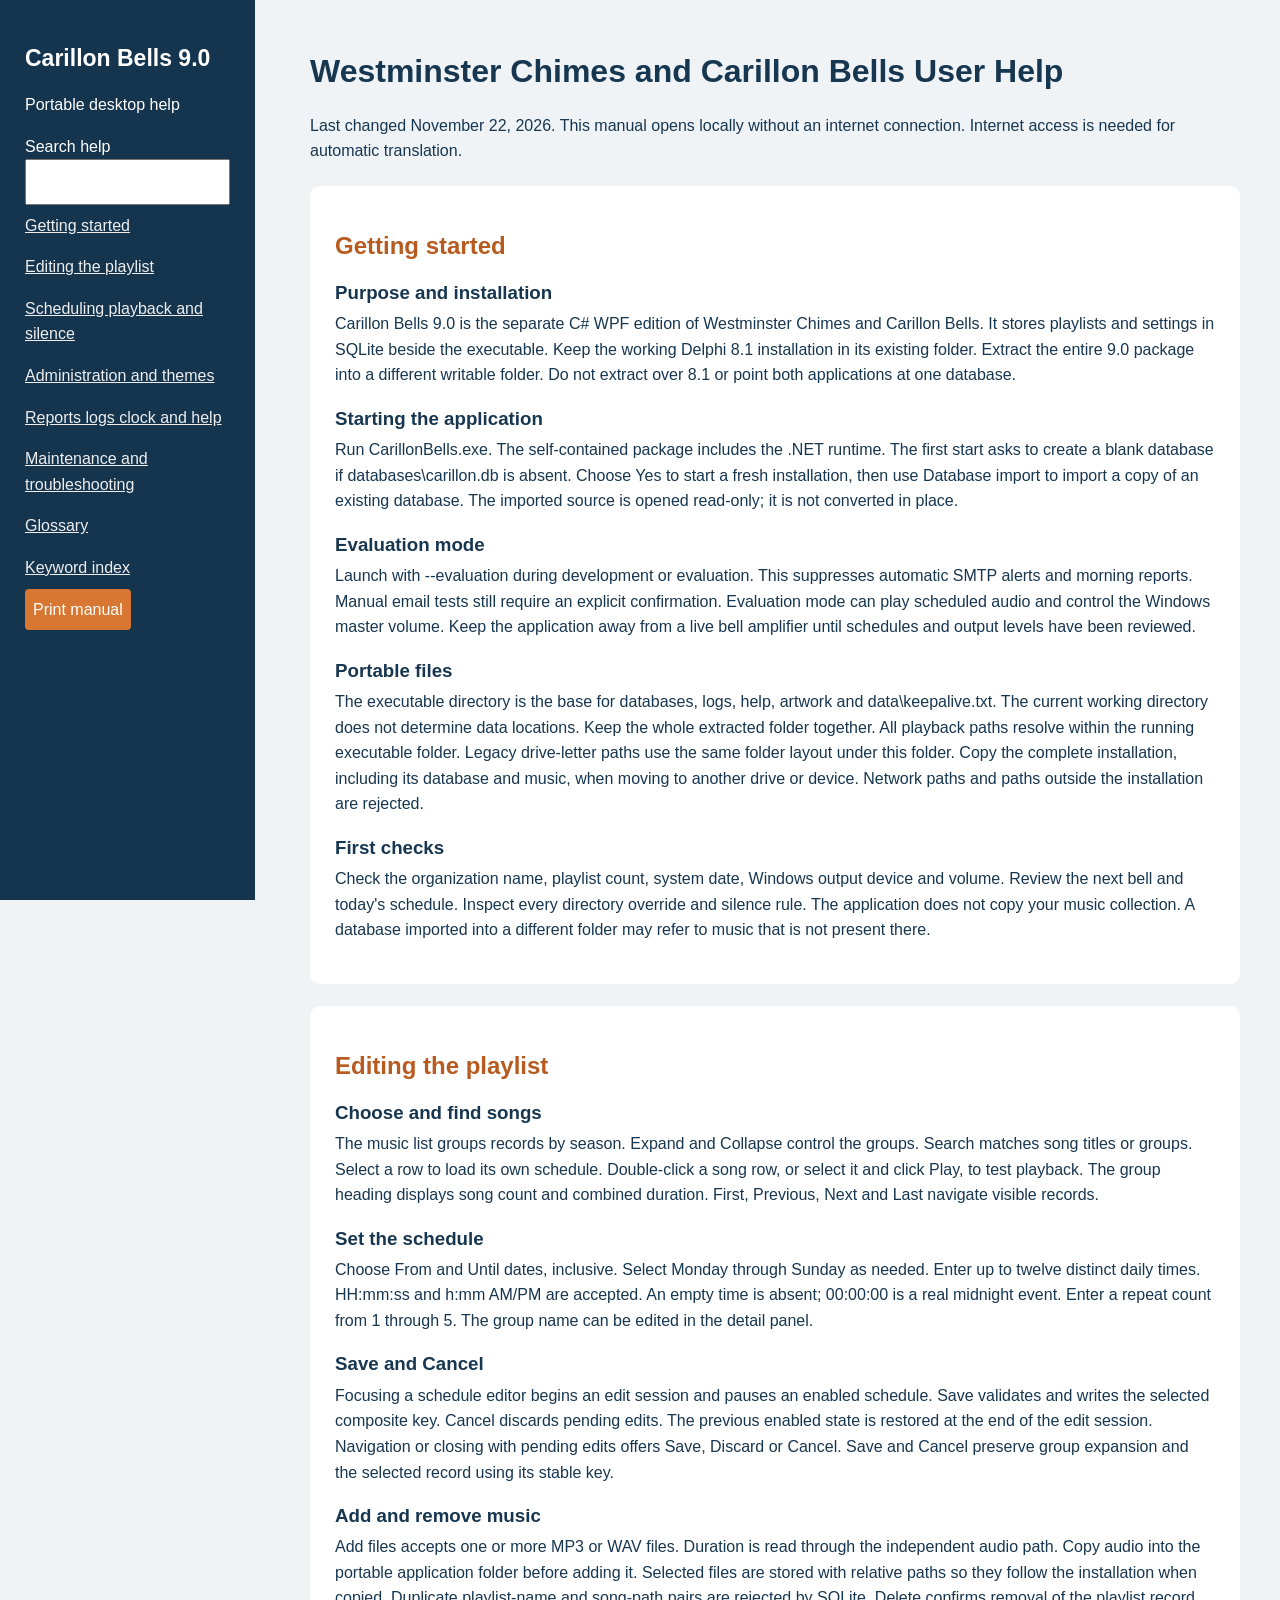
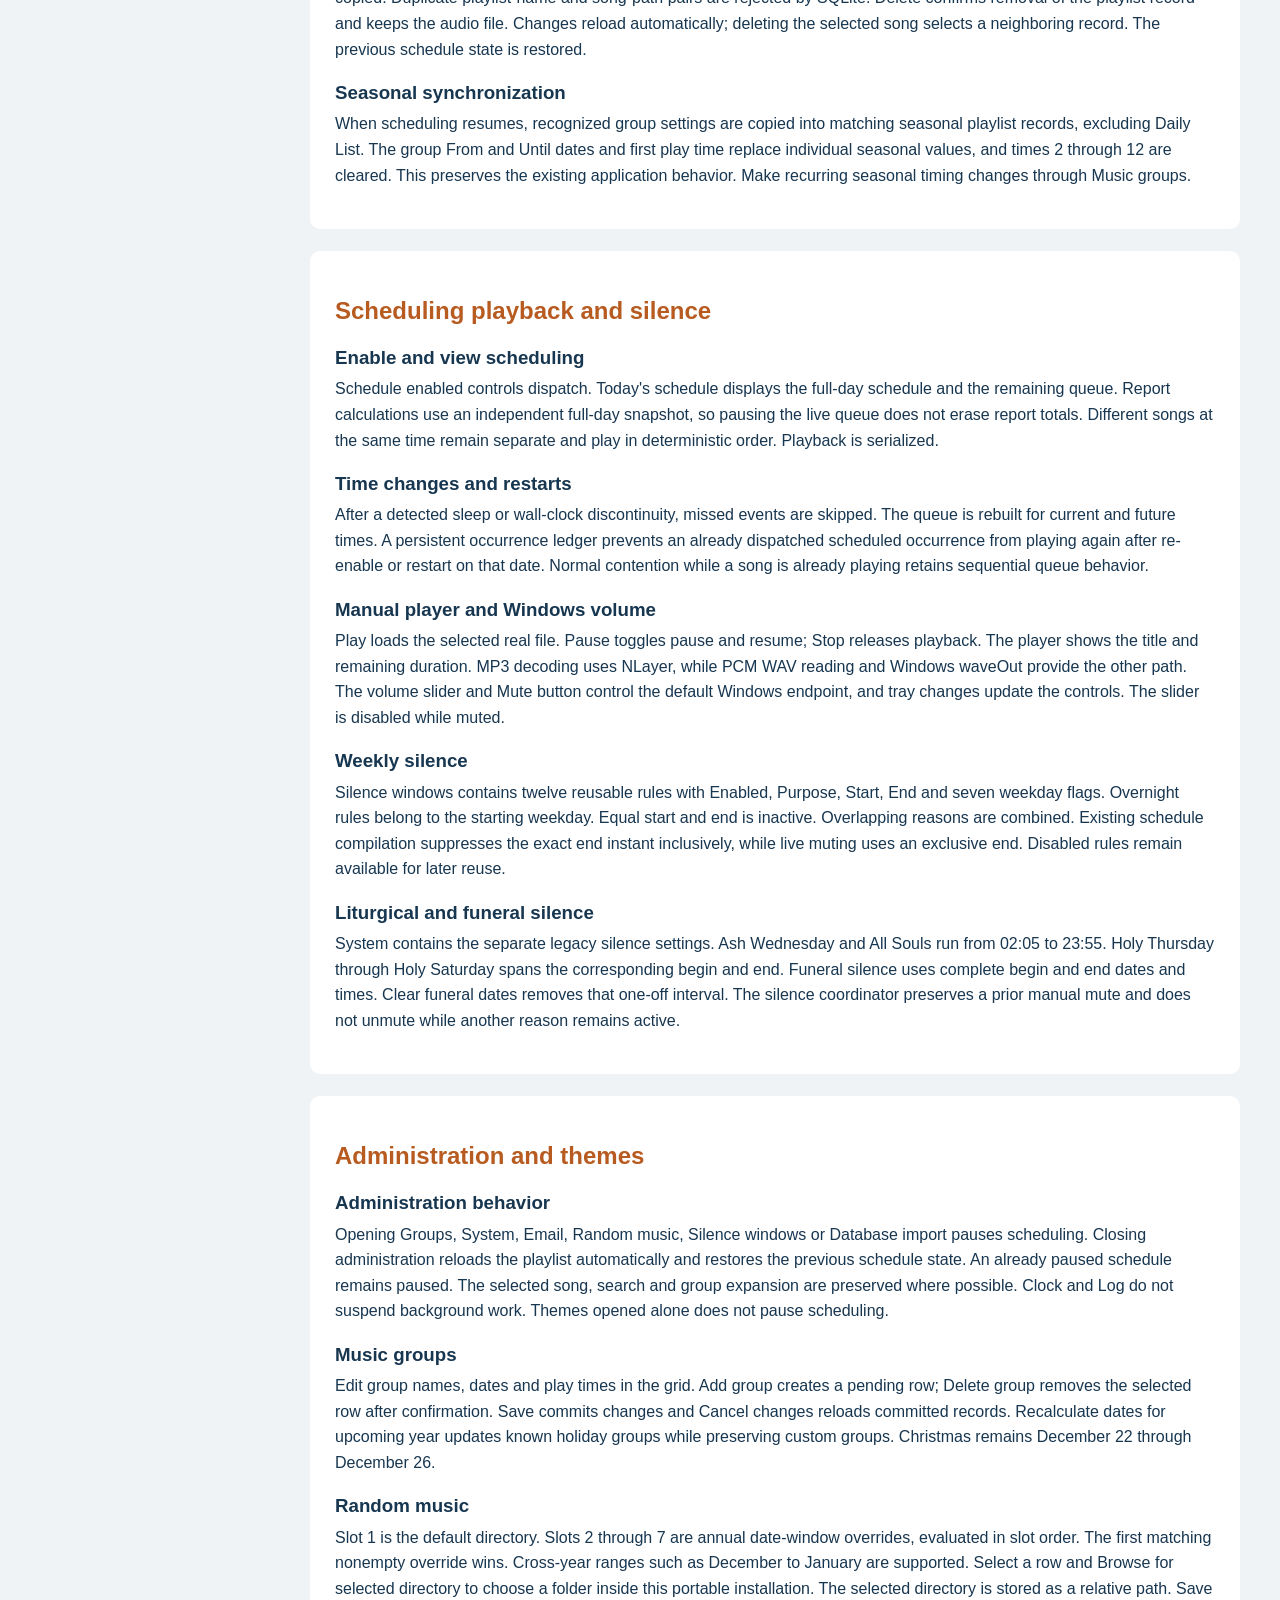
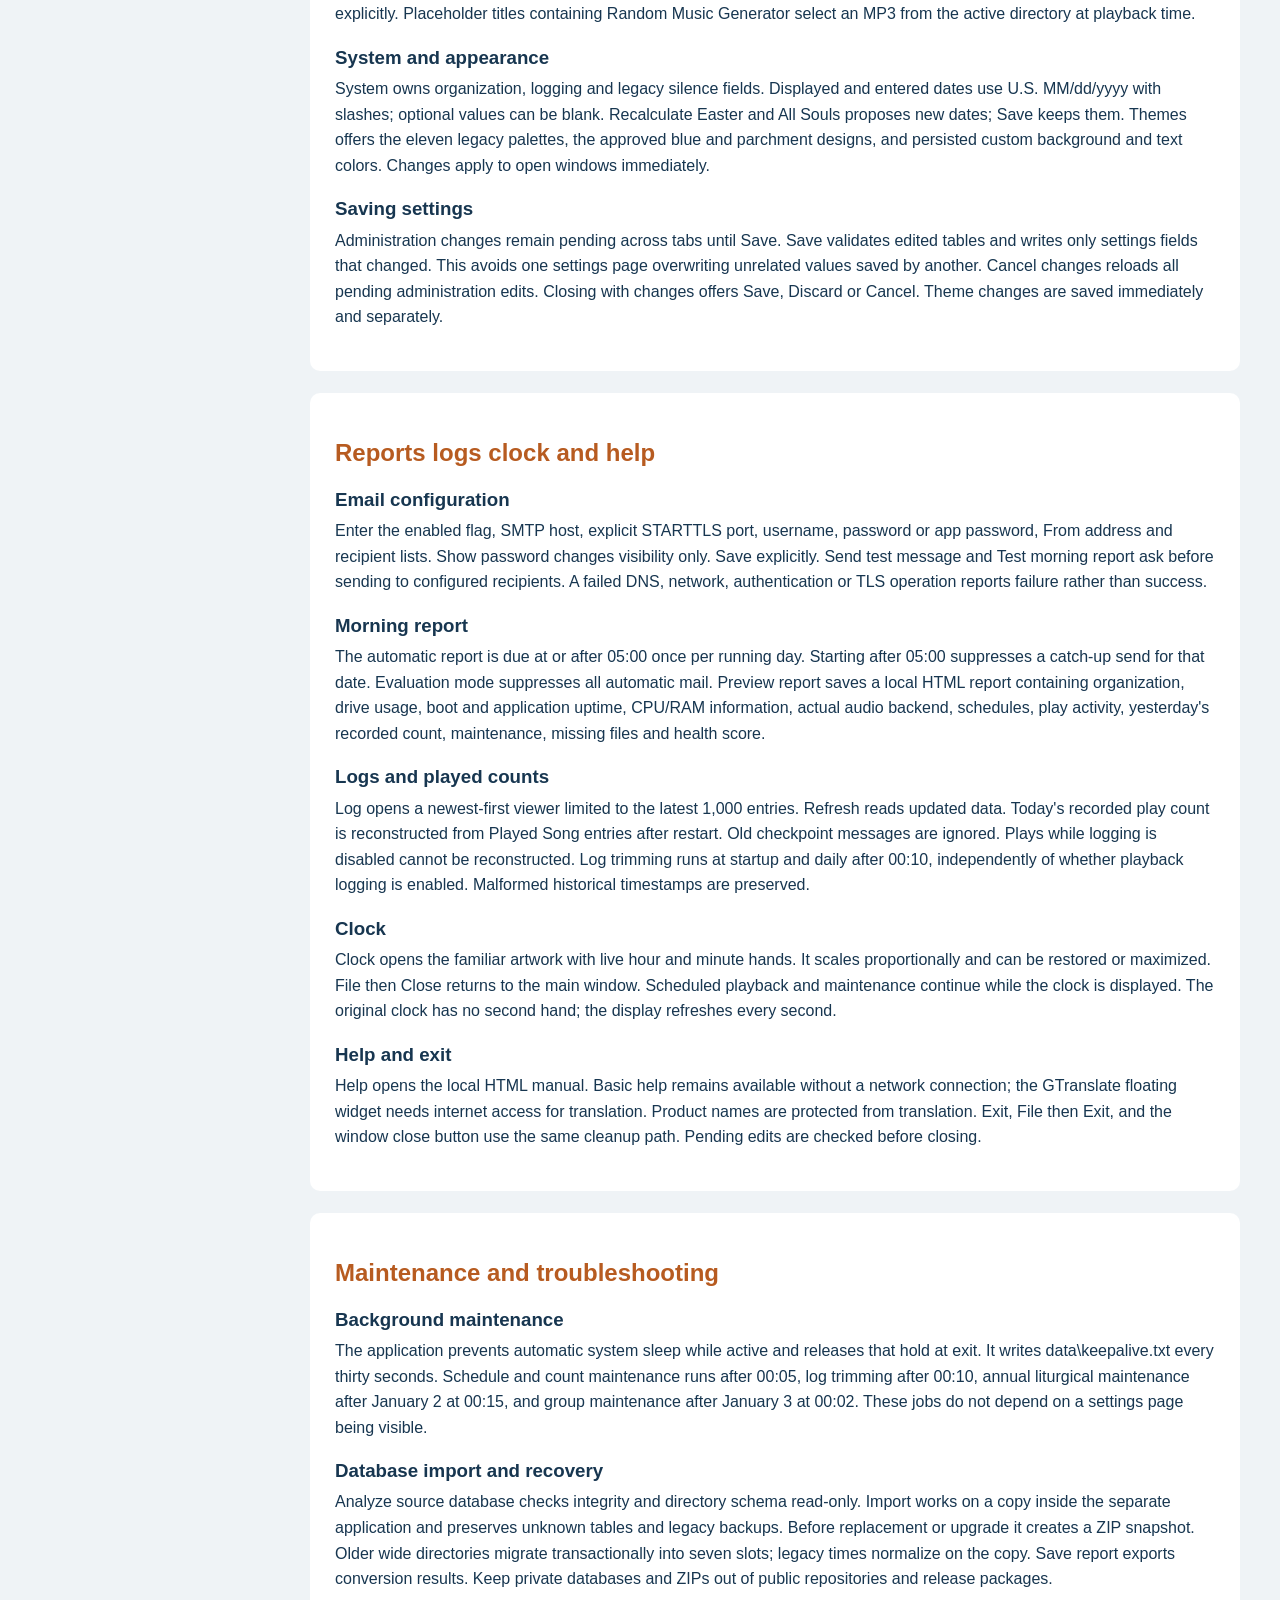
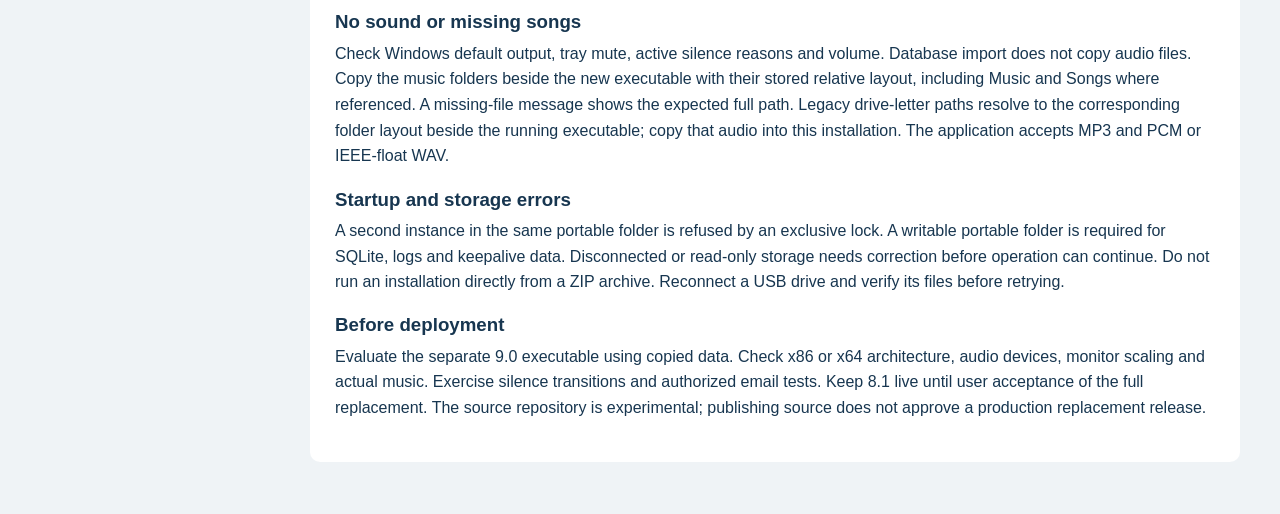
==== help/index.html @ f9af5d2d "Keep playback local to portable v9 installations and validate USB relocation" ====
<!doctype html><html lang="en"><head><meta charset="utf-8"><meta name="viewport" content="width=device-width,initial-scale=1"><title>Carillon Bells 9.0 Help</title><link rel="stylesheet" href="assets/help.css"></head><body><aside><h1 class="notranslate" translate="no">Carillon Bells 9.0</h1><p>Portable desktop help</p><label>Search help <input id="search" type="search"></label><nav><a href="#section0">Getting started</a><a href="#section1">Editing the playlist</a><a href="#section2">Scheduling playback and silence</a><a href="#section3">Administration and themes</a><a href="#section4">Reports logs clock and help</a><a href="#section5">Maintenance and troubleshooting</a><a href="glossary.html">Glossary</a><a href="keyword-index.html">Keyword index</a></nav><button onclick="window.print()">Print manual</button></aside><main><h1>Westminster Chimes and Carillon Bells User Help</h1><p>Last changed November 22, 2026. This manual opens locally without an internet connection. Internet access is needed for automatic translation.</p><article id="section0"><h2>Getting started</h2><h3>Purpose and installation</h3><p><span class="notranslate" translate="no">Carillon Bells 9.0</span> is the separate C# <span class="notranslate" translate="no">WPF</span> edition of <span class="notranslate" translate="no">Westminster Chimes and Carillon Bells</span>. It stores playlists and settings in <span class="notranslate" translate="no">SQLite</span> beside the executable. Keep the working Delphi 8.1 installation in its existing folder. Extract the entire 9.0 package into a different writable folder. Do not extract over 8.1 or point both applications at one database.</p><h3>Starting the application</h3><p>Run CarillonBells.exe. The self-contained package includes the .NET runtime. The first start asks to create a blank database if databases\carillon.db is absent. Choose Yes to start a fresh installation, then use Database import to import a copy of an existing database. The imported source is opened read-only; it is not converted in place.</p><h3>Evaluation mode</h3><p>Launch with --evaluation during development or evaluation. This suppresses automatic SMTP alerts and morning reports. Manual email tests still require an explicit confirmation. Evaluation mode can play scheduled audio and control the Windows master volume. Keep the application away from a live bell amplifier until schedules and output levels have been reviewed.</p><h3>Portable files</h3><p>The executable directory is the base for databases, logs, help, artwork and data\keepalive.txt. The current working directory does not determine data locations. Keep the whole extracted folder together. All playback paths resolve within the running executable folder. Legacy drive-letter paths use the same folder layout under this folder. Copy the complete installation, including its database and music, when moving to another drive or device. Network paths and paths outside the installation are rejected.</p><h3>First checks</h3><p>Check the organization name, playlist count, system date, Windows output device and volume. Review the next bell and today&#x27;s schedule. Inspect every directory override and silence rule. The application does not copy your music collection. A database imported into a different folder may refer to music that is not present there.</p></article><article id="section1"><h2>Editing the playlist</h2><h3>Choose and find songs</h3><p>The music list groups records by season. Expand and Collapse control the groups. Search matches song titles or groups. Select a row to load its own schedule. Double-click a song row, or select it and click Play, to test playback. The group heading displays song count and combined duration. First, Previous, Next and Last navigate visible records.</p><h3>Set the schedule</h3><p>Choose From and Until dates, inclusive. Select Monday through Sunday as needed. Enter up to twelve distinct daily times. HH:mm:ss and h:mm AM/PM are accepted. An empty time is absent; 00:00:00 is a real midnight event. Enter a repeat count from 1 through 5. The group name can be edited in the detail panel.</p><h3>Save and Cancel</h3><p>Focusing a schedule editor begins an edit session and pauses an enabled schedule. Save validates and writes the selected composite key. Cancel discards pending edits. The previous enabled state is restored at the end of the edit session. Navigation or closing with pending edits offers Save, Discard or Cancel. Save and Cancel preserve group expansion and the selected record using its stable key.</p><h3>Add and remove music</h3><p>Add files accepts one or more MP3 or WAV files. Duration is read through the independent audio path. Copy audio into the portable application folder before adding it. Selected files are stored with relative paths so they follow the installation when copied. Duplicate playlist-name and song-path pairs are rejected by <span class="notranslate" translate="no">SQLite</span>. Delete confirms removal of the playlist record and keeps the audio file. Changes reload automatically; deleting the selected song selects a neighboring record. The previous schedule state is restored.</p><h3>Seasonal synchronization</h3><p>When scheduling resumes, recognized group settings are copied into matching seasonal playlist records, excluding Daily List. The group From and Until dates and first play time replace individual seasonal values, and times 2 through 12 are cleared. This preserves the existing application behavior. Make recurring seasonal timing changes through Music groups.</p></article><article id="section2"><h2>Scheduling playback and silence</h2><h3>Enable and view scheduling</h3><p>Schedule enabled controls dispatch. Today&#x27;s schedule displays the full-day schedule and the remaining queue. Report calculations use an independent full-day snapshot, so pausing the live queue does not erase report totals. Different songs at the same time remain separate and play in deterministic order. Playback is serialized.</p><h3>Time changes and restarts</h3><p>After a detected sleep or wall-clock discontinuity, missed events are skipped. The queue is rebuilt for current and future times. A persistent occurrence ledger prevents an already dispatched scheduled occurrence from playing again after re-enable or restart on that date. Normal contention while a song is already playing retains sequential queue behavior.</p><h3>Manual player and Windows volume</h3><p>Play loads the selected real file. Pause toggles pause and resume; Stop releases playback. The player shows the title and remaining duration. MP3 decoding uses <span class="notranslate" translate="no">NLayer</span>, while PCM WAV reading and Windows waveOut provide the other path. The volume slider and Mute button control the default Windows endpoint, and tray changes update the controls. The slider is disabled while muted.</p><h3>Weekly silence</h3><p>Silence windows contains twelve reusable rules with Enabled, Purpose, Start, End and seven weekday flags. Overnight rules belong to the starting weekday. Equal start and end is inactive. Overlapping reasons are combined. Existing schedule compilation suppresses the exact end instant inclusively, while live muting uses an exclusive end. Disabled rules remain available for later reuse.</p><h3>Liturgical and funeral silence</h3><p>System contains the separate legacy silence settings. Ash Wednesday and All Souls run from 02:05 to 23:55. Holy Thursday through Holy Saturday spans the corresponding begin and end. Funeral silence uses complete begin and end dates and times. Clear funeral dates removes that one-off interval. The silence coordinator preserves a prior manual mute and does not unmute while another reason remains active.</p></article><article id="section3"><h2>Administration and themes</h2><h3>Administration behavior</h3><p>Opening Groups, System, Email, Random music, Silence windows or Database import pauses scheduling. Closing administration reloads the playlist automatically and restores the previous schedule state. An already paused schedule remains paused. The selected song, search and group expansion are preserved where possible. Clock and Log do not suspend background work. Themes opened alone does not pause scheduling.</p><h3>Music groups</h3><p>Edit group names, dates and play times in the grid. Add group creates a pending row; Delete group removes the selected row after confirmation. Save commits changes and Cancel changes reloads committed records. Recalculate dates for upcoming year updates known holiday groups while preserving custom groups. Christmas remains December 22 through December 26.</p><h3>Random music</h3><p>Slot 1 is the default directory. Slots 2 through 7 are annual date-window overrides, evaluated in slot order. The first matching nonempty override wins. Cross-year ranges such as December to January are supported. Select a row and Browse for selected directory to choose a folder inside this portable installation. The selected directory is stored as a relative path. Save explicitly. Placeholder titles containing Random Music Generator select an MP3 from the active directory at playback time.</p><h3>System and appearance</h3><p>System owns organization, logging and legacy silence fields. Displayed and entered dates use U.S. MM/dd/yyyy with slashes; optional values can be blank. Recalculate Easter and All Souls proposes new dates; Save keeps them. Themes offers the eleven legacy palettes, the approved blue and parchment designs, and persisted custom background and text colors. Changes apply to open windows immediately.</p><h3>Saving settings</h3><p>Administration changes remain pending across tabs until Save. Save validates edited tables and writes only settings fields that changed. This avoids one settings page overwriting unrelated values saved by another. Cancel changes reloads all pending administration edits. Closing with changes offers Save, Discard or Cancel. Theme changes are saved immediately and separately.</p></article><article id="section4"><h2>Reports logs clock and help</h2><h3>Email configuration</h3><p>Enter the enabled flag, SMTP host, explicit STARTTLS port, username, password or app password, From address and recipient lists. Show password changes visibility only. Save explicitly. Send test message and Test morning report ask before sending to configured recipients. A failed DNS, network, authentication or TLS operation reports failure rather than success.</p><h3>Morning report</h3><p>The automatic report is due at or after 05:00 once per running day. Starting after 05:00 suppresses a catch-up send for that date. Evaluation mode suppresses all automatic mail. Preview report saves a local HTML report containing organization, drive usage, boot and application uptime, CPU/RAM information, actual audio backend, schedules, play activity, yesterday&#x27;s recorded count, maintenance, missing files and health score.</p><h3>Logs and played counts</h3><p>Log opens a newest-first viewer limited to the latest 1,000 entries. Refresh reads updated data. Today&#x27;s recorded play count is reconstructed from Played Song entries after restart. Old checkpoint messages are ignored. Plays while logging is disabled cannot be reconstructed. Log trimming runs at startup and daily after 00:10, independently of whether playback logging is enabled. Malformed historical timestamps are preserved.</p><h3>Clock</h3><p>Clock opens the familiar artwork with live hour and minute hands. It scales proportionally and can be restored or maximized. File then Close returns to the main window. Scheduled playback and maintenance continue while the clock is displayed. The original clock has no second hand; the display refreshes every second.</p><h3>Help and exit</h3><p>Help opens the local HTML manual. Basic help remains available without a network connection; the GTranslate floating widget needs internet access for translation. Product names are protected from translation. Exit, File then Exit, and the window close button use the same cleanup path. Pending edits are checked before closing.</p></article><article id="section5"><h2>Maintenance and troubleshooting</h2><h3>Background maintenance</h3><p>The application prevents automatic system sleep while active and releases that hold at exit. It writes data\keepalive.txt every thirty seconds. Schedule and count maintenance runs after 00:05, log trimming after 00:10, annual liturgical maintenance after January 2 at 00:15, and group maintenance after January 3 at 00:02. These jobs do not depend on a settings page being visible.</p><h3>Database import and recovery</h3><p>Analyze source database checks integrity and directory schema read-only. Import works on a copy inside the separate application and preserves unknown tables and legacy backups. Before replacement or upgrade it creates a ZIP snapshot. Older wide directories migrate transactionally into seven slots; legacy times normalize on the copy. Save report exports conversion results. Keep private databases and ZIPs out of public repositories and release packages.</p><h3>No sound or missing songs</h3><p>Check Windows default output, tray mute, active silence reasons and volume. Database import does not copy audio files. Copy the music folders beside the new executable with their stored relative layout, including Music and Songs where referenced. A missing-file message shows the expected full path. Legacy drive-letter paths resolve to the corresponding folder layout beside the running executable; copy that audio into this installation. The application accepts MP3 and PCM or IEEE-float WAV.</p><h3>Startup and storage errors</h3><p>A second instance in the same portable folder is refused by an exclusive lock. A writable portable folder is required for <span class="notranslate" translate="no">SQLite</span>, logs and keepalive data. Disconnected or read-only storage needs correction before operation can continue. Do not run an installation directly from a ZIP archive. Reconnect a USB drive and verify its files before retrying.</p><h3>Before deployment</h3><p>Evaluate the separate 9.0 executable using copied data. Check x86 or x64 architecture, audio devices, monitor scaling and actual music. Exercise silence transitions and authorized email tests. Keep 8.1 live until user acceptance of the full replacement. The source repository is experimental; publishing source does not approve a production replacement release.</p></article></main><div class="gtranslate_wrapper"></div><script>document.getElementById('search').addEventListener('input',function(){const query=this.value.toLowerCase();document.querySelectorAll('article').forEach(article=>article.hidden=!article.textContent.toLowerCase().includes(query));});window.gtranslateSettings={default_language:'en',languages:['en','es','fr','de','it','pt','pl','nl','uk','ar','zh-CN','ja','ko','vi','hi','tl'],wrapper_selector:'.gtranslate_wrapper',switcher_horizontal_position:'right',switcher_vertical_position:'bottom',float_switcher_open_direction:'top'};</script><script src="https://cdn.gtranslate.net/widgets/latest/float.js" defer></script><script src="assets/translation-selector.js" defer></script></body></html>
---- help/assets/help.css ----
:root{font-family:Segoe UI,Arial,sans-serif;color:#173650;background:#eff3f6;line-height:1.6}body{margin:0;display:flex}aside{width:255px;padding:25px;background:#15354f;color:white;position:fixed;inset:0 auto 0 0;overflow:auto;box-sizing:border-box}aside h1{font-size:23px}aside nav a{display:block;color:#eee;padding:8px 0}main{margin-left:280px;padding:30px;max-width:930px}article{background:white;padding:25px;margin:22px 0;border-radius:10px}h1,h2,h3{line-height:1.25}h2{color:#b75b20}h3{margin-bottom:7px}p{margin-top:4px}button,input{font:inherit;padding:8px;max-width:100%;box-sizing:border-box}button{background:#d87732;color:white;border:0;border-radius:4px;cursor:pointer}dt{font-weight:bold;margin-top:15px}dd{margin:2px 0 15px}a{color:#17619b}@media(max-width:760px){body{display:block}aside{position:static;width:auto}main{margin:0;padding:18px}}@media print{aside,.gtranslate_wrapper{display:none}main{margin:0;padding:0;max-width:none}article{margin:0;padding:0;border:0;break-inside:auto}h2,h3{break-after:avoid}body{display:block;background:white}}
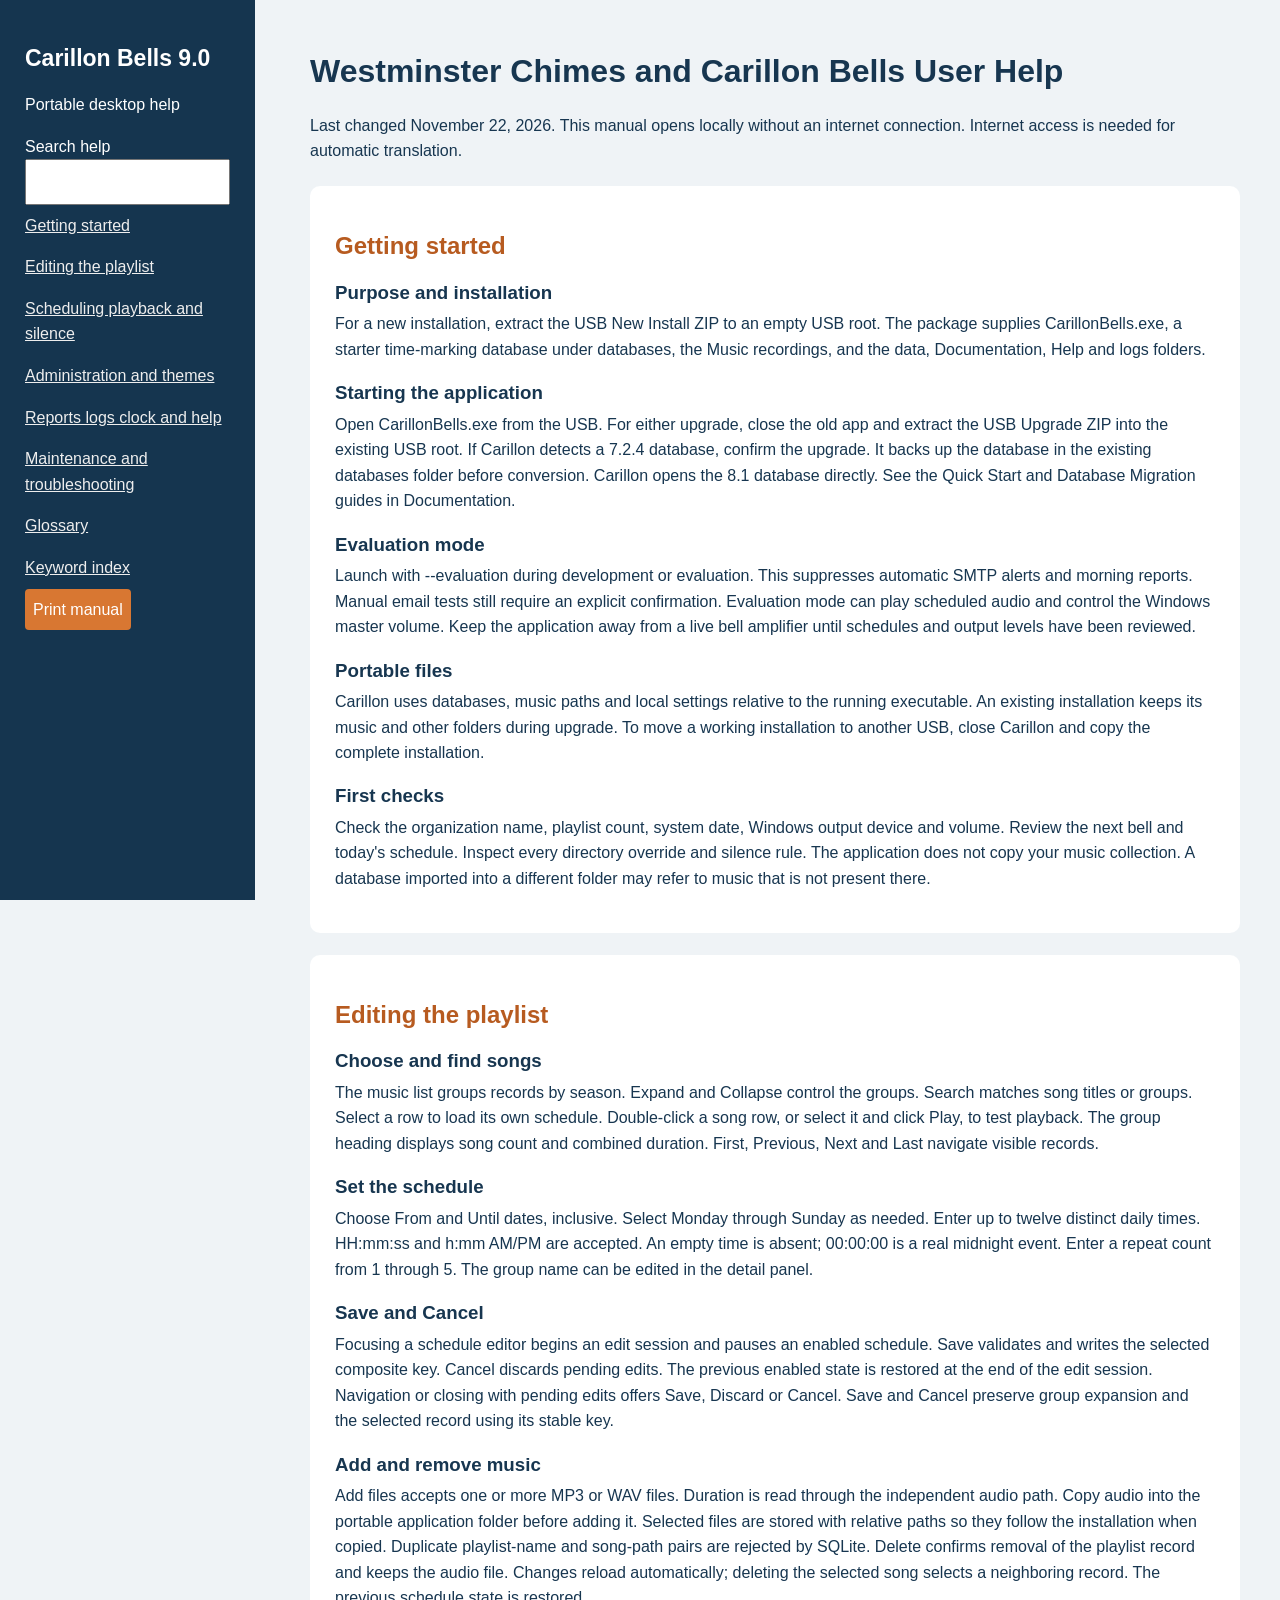
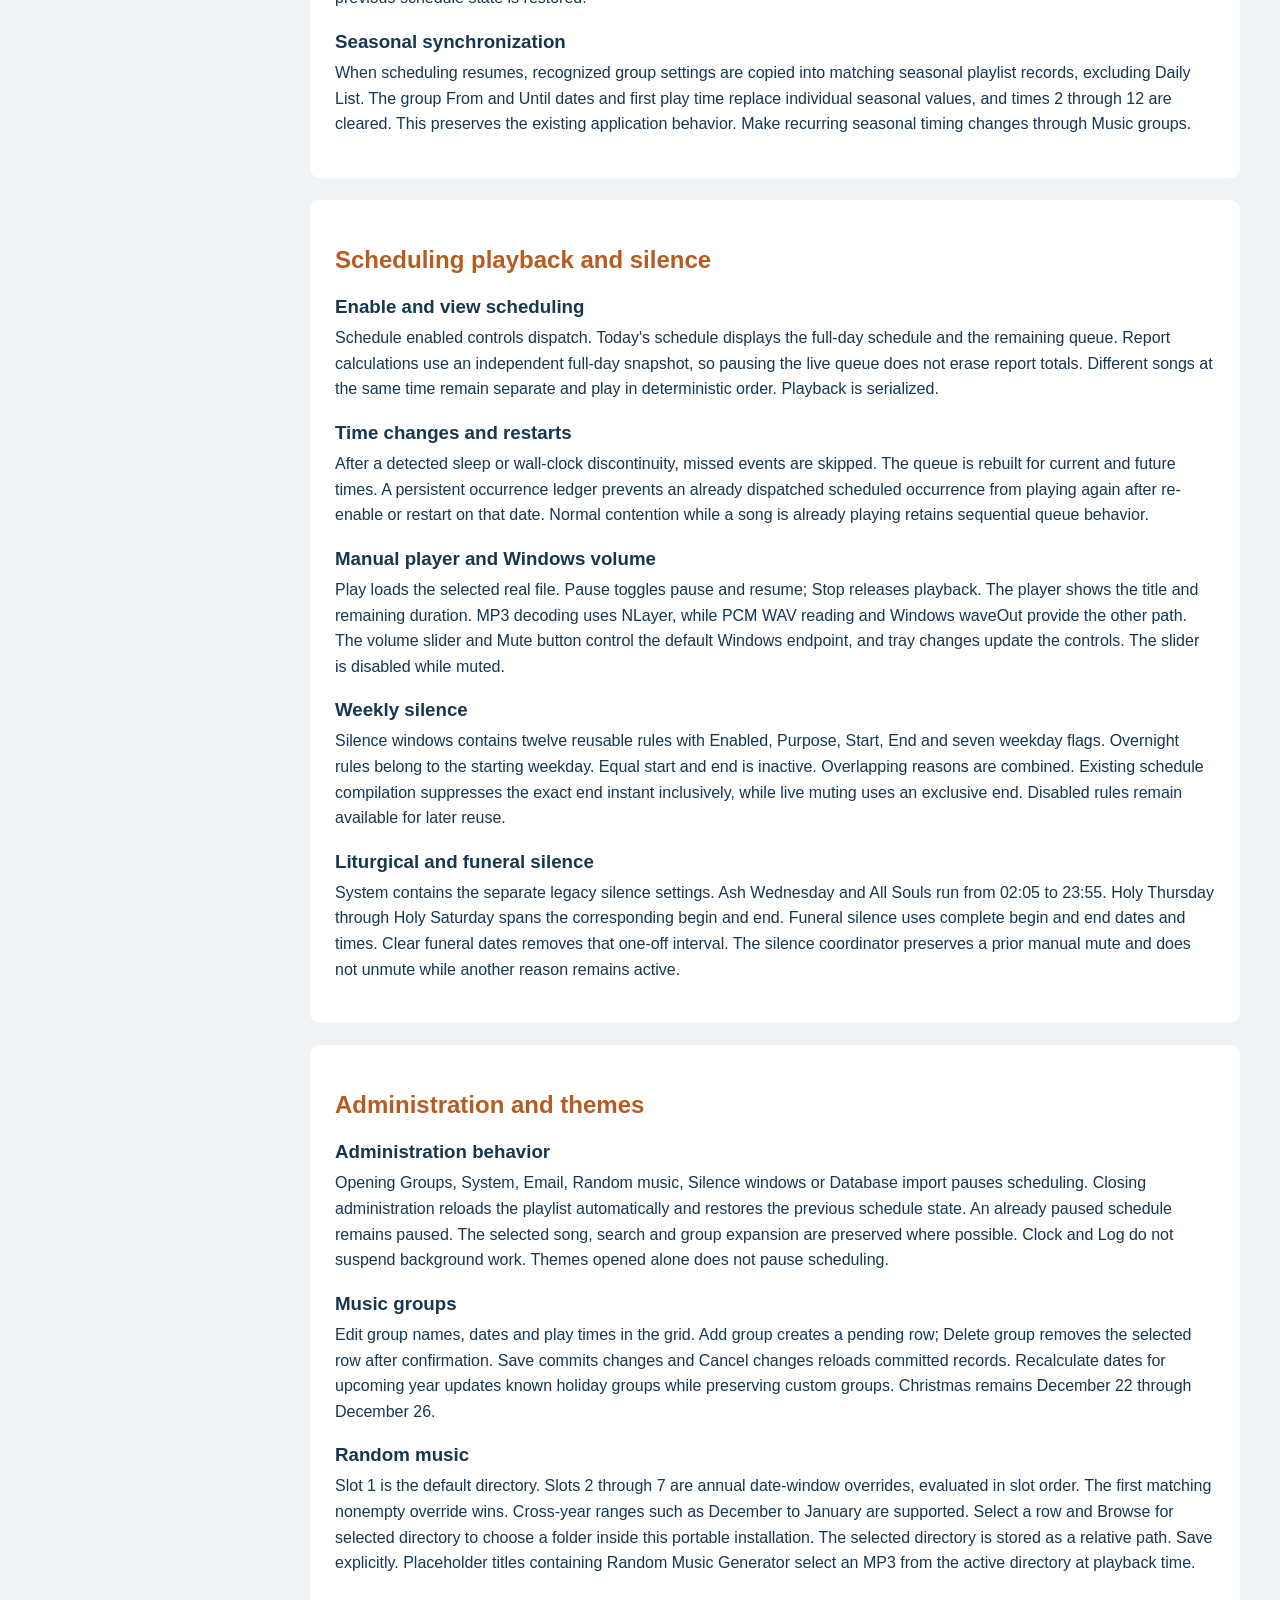
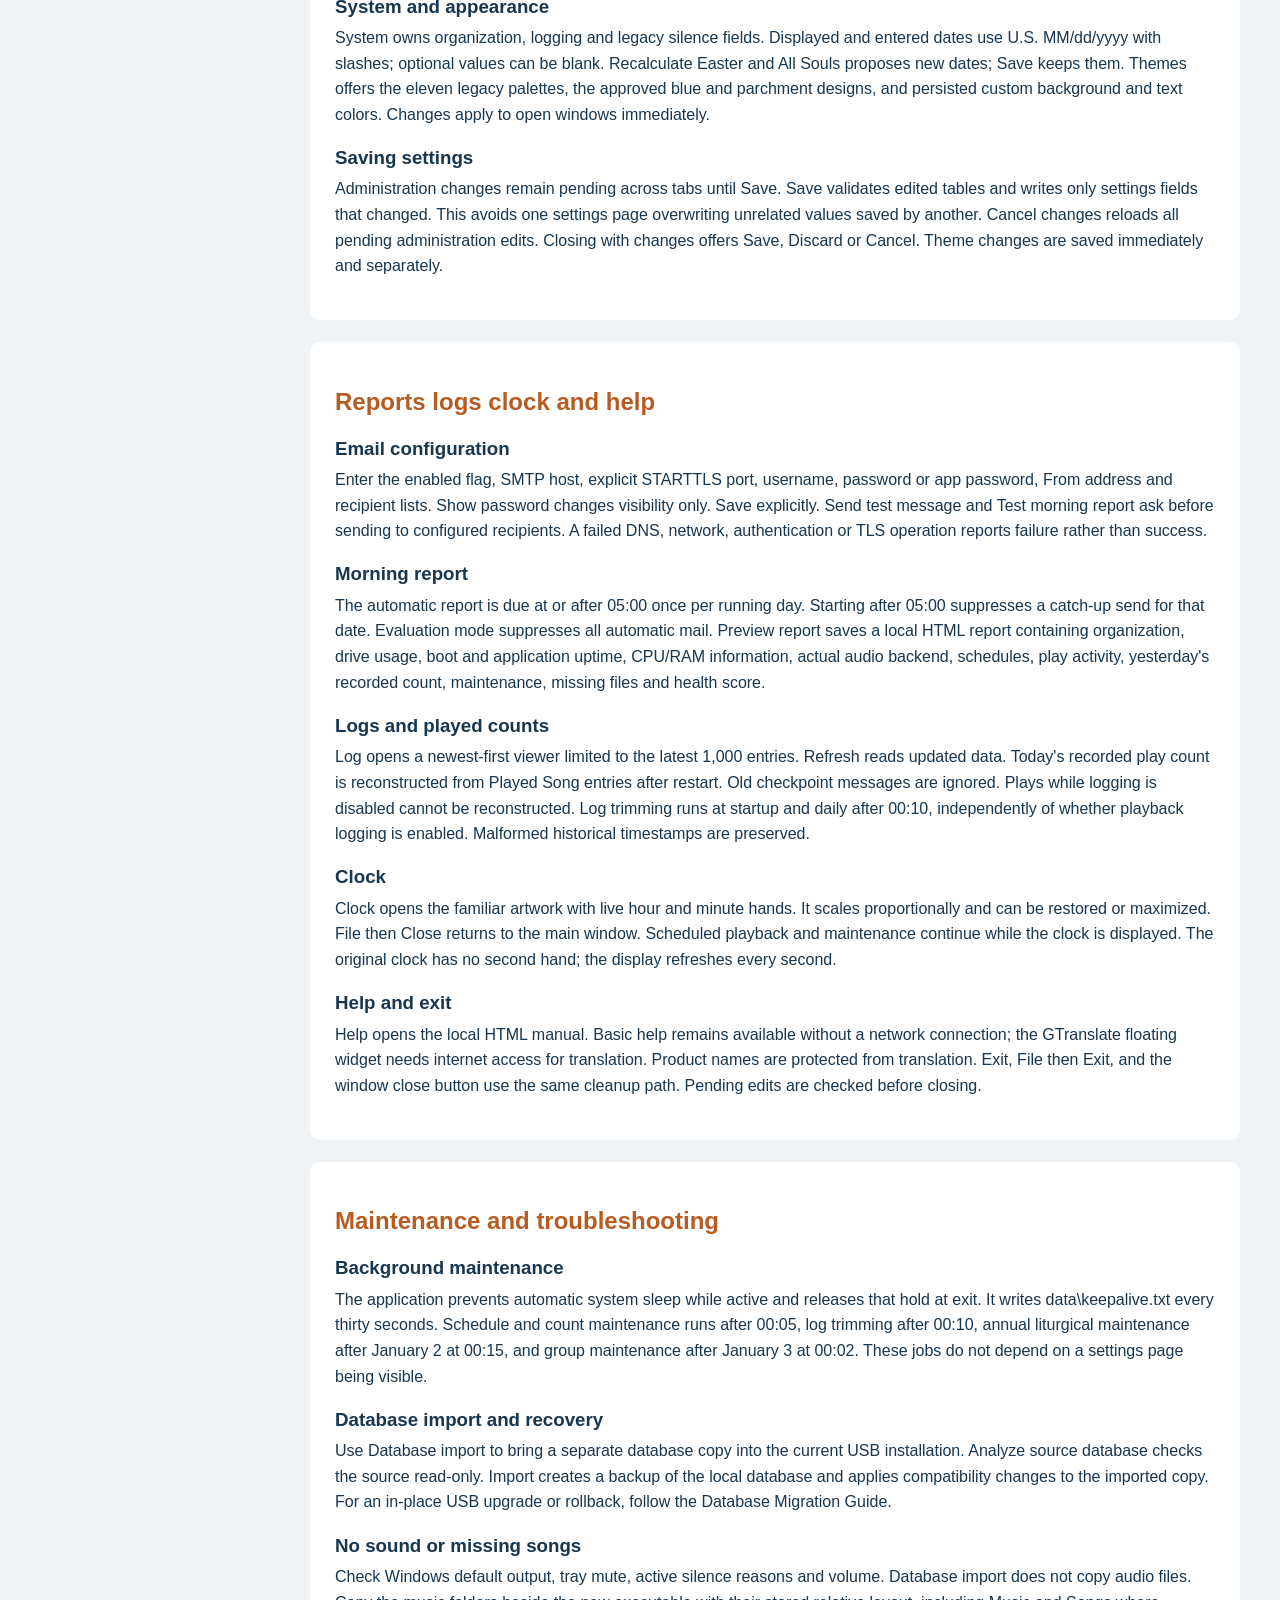
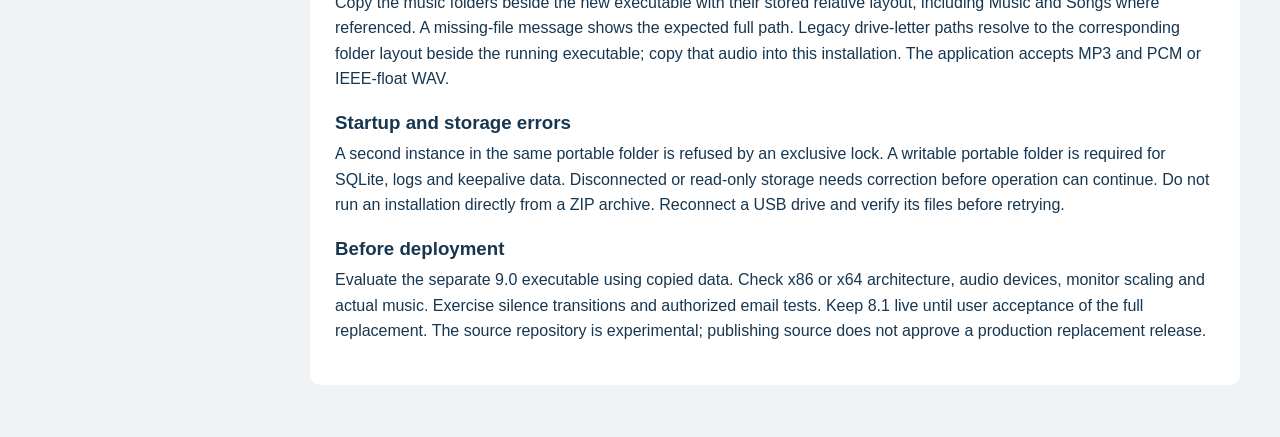
==== commit 4a0865f9: "Simplify Carillon USB installation and in-place upgrades" ====
--- a/help/index.html
+++ b/help/index.html
@@ -1 +1 @@
-<!doctype html><html lang="en"><head><meta charset="utf-8"><meta name="viewport" content="width=device-width,initial-scale=1"><title>Carillon Bells 9.0 Help</title><link rel="stylesheet" href="assets/help.css"></head><body><aside><h1 class="notranslate" translate="no">Carillon Bells 9.0</h1><p>Portable desktop help</p><label>Search help <input id="search" type="search"></label><nav><a href="#section0">Getting started</a><a href="#section1">Editing the playlist</a><a href="#section2">Scheduling playback and silence</a><a href="#section3">Administration and themes</a><a href="#section4">Reports logs clock and help</a><a href="#section5">Maintenance and troubleshooting</a><a href="glossary.html">Glossary</a><a href="keyword-index.html">Keyword index</a></nav><button onclick="window.print()">Print manual</button></aside><main><h1>Westminster Chimes and Carillon Bells User Help</h1><p>Last changed November 22, 2026. This manual opens locally without an internet connection. Internet access is needed for automatic translation.</p><article id="section0"><h2>Getting started</h2><h3>Purpose and installation</h3><p><span class="notranslate" translate="no">Carillon Bells 9.0</span> is the separate C# <span class="notranslate" translate="no">WPF</span> edition of <span class="notranslate" translate="no">Westminster Chimes and Carillon Bells</span>. It stores playlists and settings in <span class="notranslate" translate="no">SQLite</span> beside the executable. Keep the working Delphi 8.1 installation in its existing folder. Extract the entire 9.0 package into a different writable folder. Do not extract over 8.1 or point both applications at one database.</p><h3>Starting the application</h3><p>Run CarillonBells.exe. The self-contained package includes the .NET runtime. The first start asks to create a blank database if databases\carillon.db is absent. Choose Yes to start a fresh installation, then use Database import to import a copy of an existing database. The imported source is opened read-only; it is not converted in place.</p><h3>Evaluation mode</h3><p>Launch with --evaluation during development or evaluation. This suppresses automatic SMTP alerts and morning reports. Manual email tests still require an explicit confirmation. Evaluation mode can play scheduled audio and control the Windows master volume. Keep the application away from a live bell amplifier until schedules and output levels have been reviewed.</p><h3>Portable files</h3><p>The executable directory is the base for databases, logs, help, artwork and data\keepalive.txt. The current working directory does not determine data locations. Keep the whole extracted folder together. All playback paths resolve within the running executable folder. Legacy drive-letter paths use the same folder layout under this folder. Copy the complete installation, including its database and music, when moving to another drive or device. Network paths and paths outside the installation are rejected.</p><h3>First checks</h3><p>Check the organization name, playlist count, system date, Windows output device and volume. Review the next bell and today&#x27;s schedule. Inspect every directory override and silence rule. The application does not copy your music collection. A database imported into a different folder may refer to music that is not present there.</p></article><article id="section1"><h2>Editing the playlist</h2><h3>Choose and find songs</h3><p>The music list groups records by season. Expand and Collapse control the groups. Search matches song titles or groups. Select a row to load its own schedule. Double-click a song row, or select it and click Play, to test playback. The group heading displays song count and combined duration. First, Previous, Next and Last navigate visible records.</p><h3>Set the schedule</h3><p>Choose From and Until dates, inclusive. Select Monday through Sunday as needed. Enter up to twelve distinct daily times. HH:mm:ss and h:mm AM/PM are accepted. An empty time is absent; 00:00:00 is a real midnight event. Enter a repeat count from 1 through 5. The group name can be edited in the detail panel.</p><h3>Save and Cancel</h3><p>Focusing a schedule editor begins an edit session and pauses an enabled schedule. Save validates and writes the selected composite key. Cancel discards pending edits. The previous enabled state is restored at the end of the edit session. Navigation or closing with pending edits offers Save, Discard or Cancel. Save and Cancel preserve group expansion and the selected record using its stable key.</p><h3>Add and remove music</h3><p>Add files accepts one or more MP3 or WAV files. Duration is read through the independent audio path. Copy audio into the portable application folder before adding it. Selected files are stored with relative paths so they follow the installation when copied. Duplicate playlist-name and song-path pairs are rejected by <span class="notranslate" translate="no">SQLite</span>. Delete confirms removal of the playlist record and keeps the audio file. Changes reload automatically; deleting the selected song selects a neighboring record. The previous schedule state is restored.</p><h3>Seasonal synchronization</h3><p>When scheduling resumes, recognized group settings are copied into matching seasonal playlist records, excluding Daily List. The group From and Until dates and first play time replace individual seasonal values, and times 2 through 12 are cleared. This preserves the existing application behavior. Make recurring seasonal timing changes through Music groups.</p></article><article id="section2"><h2>Scheduling playback and silence</h2><h3>Enable and view scheduling</h3><p>Schedule enabled controls dispatch. Today&#x27;s schedule displays the full-day schedule and the remaining queue. Report calculations use an independent full-day snapshot, so pausing the live queue does not erase report totals. Different songs at the same time remain separate and play in deterministic order. Playback is serialized.</p><h3>Time changes and restarts</h3><p>After a detected sleep or wall-clock discontinuity, missed events are skipped. The queue is rebuilt for current and future times. A persistent occurrence ledger prevents an already dispatched scheduled occurrence from playing again after re-enable or restart on that date. Normal contention while a song is already playing retains sequential queue behavior.</p><h3>Manual player and Windows volume</h3><p>Play loads the selected real file. Pause toggles pause and resume; Stop releases playback. The player shows the title and remaining duration. MP3 decoding uses <span class="notranslate" translate="no">NLayer</span>, while PCM WAV reading and Windows waveOut provide the other path. The volume slider and Mute button control the default Windows endpoint, and tray changes update the controls. The slider is disabled while muted.</p><h3>Weekly silence</h3><p>Silence windows contains twelve reusable rules with Enabled, Purpose, Start, End and seven weekday flags. Overnight rules belong to the starting weekday. Equal start and end is inactive. Overlapping reasons are combined. Existing schedule compilation suppresses the exact end instant inclusively, while live muting uses an exclusive end. Disabled rules remain available for later reuse.</p><h3>Liturgical and funeral silence</h3><p>System contains the separate legacy silence settings. Ash Wednesday and All Souls run from 02:05 to 23:55. Holy Thursday through Holy Saturday spans the corresponding begin and end. Funeral silence uses complete begin and end dates and times. Clear funeral dates removes that one-off interval. The silence coordinator preserves a prior manual mute and does not unmute while another reason remains active.</p></article><article id="section3"><h2>Administration and themes</h2><h3>Administration behavior</h3><p>Opening Groups, System, Email, Random music, Silence windows or Database import pauses scheduling. Closing administration reloads the playlist automatically and restores the previous schedule state. An already paused schedule remains paused. The selected song, search and group expansion are preserved where possible. Clock and Log do not suspend background work. Themes opened alone does not pause scheduling.</p><h3>Music groups</h3><p>Edit group names, dates and play times in the grid. Add group creates a pending row; Delete group removes the selected row after confirmation. Save commits changes and Cancel changes reloads committed records. Recalculate dates for upcoming year updates known holiday groups while preserving custom groups. Christmas remains December 22 through December 26.</p><h3>Random music</h3><p>Slot 1 is the default directory. Slots 2 through 7 are annual date-window overrides, evaluated in slot order. The first matching nonempty override wins. Cross-year ranges such as December to January are supported. Select a row and Browse for selected directory to choose a folder inside this portable installation. The selected directory is stored as a relative path. Save explicitly. Placeholder titles containing Random Music Generator select an MP3 from the active directory at playback time.</p><h3>System and appearance</h3><p>System owns organization, logging and legacy silence fields. Displayed and entered dates use U.S. MM/dd/yyyy with slashes; optional values can be blank. Recalculate Easter and All Souls proposes new dates; Save keeps them. Themes offers the eleven legacy palettes, the approved blue and parchment designs, and persisted custom background and text colors. Changes apply to open windows immediately.</p><h3>Saving settings</h3><p>Administration changes remain pending across tabs until Save. Save validates edited tables and writes only settings fields that changed. This avoids one settings page overwriting unrelated values saved by another. Cancel changes reloads all pending administration edits. Closing with changes offers Save, Discard or Cancel. Theme changes are saved immediately and separately.</p></article><article id="section4"><h2>Reports logs clock and help</h2><h3>Email configuration</h3><p>Enter the enabled flag, SMTP host, explicit STARTTLS port, username, password or app password, From address and recipient lists. Show password changes visibility only. Save explicitly. Send test message and Test morning report ask before sending to configured recipients. A failed DNS, network, authentication or TLS operation reports failure rather than success.</p><h3>Morning report</h3><p>The automatic report is due at or after 05:00 once per running day. Starting after 05:00 suppresses a catch-up send for that date. Evaluation mode suppresses all automatic mail. Preview report saves a local HTML report containing organization, drive usage, boot and application uptime, CPU/RAM information, actual audio backend, schedules, play activity, yesterday&#x27;s recorded count, maintenance, missing files and health score.</p><h3>Logs and played counts</h3><p>Log opens a newest-first viewer limited to the latest 1,000 entries. Refresh reads updated data. Today&#x27;s recorded play count is reconstructed from Played Song entries after restart. Old checkpoint messages are ignored. Plays while logging is disabled cannot be reconstructed. Log trimming runs at startup and daily after 00:10, independently of whether playback logging is enabled. Malformed historical timestamps are preserved.</p><h3>Clock</h3><p>Clock opens the familiar artwork with live hour and minute hands. It scales proportionally and can be restored or maximized. File then Close returns to the main window. Scheduled playback and maintenance continue while the clock is displayed. The original clock has no second hand; the display refreshes every second.</p><h3>Help and exit</h3><p>Help opens the local HTML manual. Basic help remains available without a network connection; the GTranslate floating widget needs internet access for translation. Product names are protected from translation. Exit, File then Exit, and the window close button use the same cleanup path. Pending edits are checked before closing.</p></article><article id="section5"><h2>Maintenance and troubleshooting</h2><h3>Background maintenance</h3><p>The application prevents automatic system sleep while active and releases that hold at exit. It writes data\keepalive.txt every thirty seconds. Schedule and count maintenance runs after 00:05, log trimming after 00:10, annual liturgical maintenance after January 2 at 00:15, and group maintenance after January 3 at 00:02. These jobs do not depend on a settings page being visible.</p><h3>Database import and recovery</h3><p>Analyze source database checks integrity and directory schema read-only. Import works on a copy inside the separate application and preserves unknown tables and legacy backups. Before replacement or upgrade it creates a ZIP snapshot. Older wide directories migrate transactionally into seven slots; legacy times normalize on the copy. Save report exports conversion results. Keep private databases and ZIPs out of public repositories and release packages.</p><h3>No sound or missing songs</h3><p>Check Windows default output, tray mute, active silence reasons and volume. Database import does not copy audio files. Copy the music folders beside the new executable with their stored relative layout, including Music and Songs where referenced. A missing-file message shows the expected full path. Legacy drive-letter paths resolve to the corresponding folder layout beside the running executable; copy that audio into this installation. The application accepts MP3 and PCM or IEEE-float WAV.</p><h3>Startup and storage errors</h3><p>A second instance in the same portable folder is refused by an exclusive lock. A writable portable folder is required for <span class="notranslate" translate="no">SQLite</span>, logs and keepalive data. Disconnected or read-only storage needs correction before operation can continue. Do not run an installation directly from a ZIP archive. Reconnect a USB drive and verify its files before retrying.</p><h3>Before deployment</h3><p>Evaluate the separate 9.0 executable using copied data. Check x86 or x64 architecture, audio devices, monitor scaling and actual music. Exercise silence transitions and authorized email tests. Keep 8.1 live until user acceptance of the full replacement. The source repository is experimental; publishing source does not approve a production replacement release.</p></article></main><div class="gtranslate_wrapper"></div><script>document.getElementById('search').addEventListener('input',function(){const query=this.value.toLowerCase();document.querySelectorAll('article').forEach(article=>article.hidden=!article.textContent.toLowerCase().includes(query));});window.gtranslateSettings={default_language:'en',languages:['en','es','fr','de','it','pt','pl','nl','uk','ar','zh-CN','ja','ko','vi','hi','tl'],wrapper_selector:'.gtranslate_wrapper',switcher_horizontal_position:'right',switcher_vertical_position:'bottom',float_switcher_open_direction:'top'};</script><script src="https://cdn.gtranslate.net/widgets/latest/float.js" defer></script><script src="assets/translation-selector.js" defer></script></body></html>+<!doctype html><html lang="en"><head><meta charset="utf-8"><meta name="viewport" content="width=device-width,initial-scale=1"><title>Carillon Bells 9.0 Help</title><link rel="stylesheet" href="assets/help.css"></head><body><aside><h1 class="notranslate" translate="no">Carillon Bells 9.0</h1><p>Portable desktop help</p><label>Search help <input id="search" type="search"></label><nav><a href="#section0">Getting started</a><a href="#section1">Editing the playlist</a><a href="#section2">Scheduling playback and silence</a><a href="#section3">Administration and themes</a><a href="#section4">Reports logs clock and help</a><a href="#section5">Maintenance and troubleshooting</a><a href="glossary.html">Glossary</a><a href="keyword-index.html">Keyword index</a></nav><button onclick="window.print()">Print manual</button></aside><main><h1>Westminster Chimes and Carillon Bells User Help</h1><p>Last changed November 22, 2026. This manual opens locally without an internet connection. Internet access is needed for automatic translation.</p><article id="section0"><h2>Getting started</h2><h3>Purpose and installation</h3><p>For a new installation, extract the USB New Install ZIP to an empty USB root. The package supplies CarillonBells.exe, a starter time-marking database under databases, the Music recordings, and the data, Documentation, Help and logs folders.</p><h3>Starting the application</h3><p>Open CarillonBells.exe from the USB. For either upgrade, close the old app and extract the USB Upgrade ZIP into the existing USB root. If Carillon detects a 7.2.4 database, confirm the upgrade. It backs up the database in the existing databases folder before conversion. Carillon opens the 8.1 database directly. See the Quick Start and Database Migration guides in Documentation.</p><h3>Evaluation mode</h3><p>Launch with --evaluation during development or evaluation. This suppresses automatic SMTP alerts and morning reports. Manual email tests still require an explicit confirmation. Evaluation mode can play scheduled audio and control the Windows master volume. Keep the application away from a live bell amplifier until schedules and output levels have been reviewed.</p><h3>Portable files</h3><p>Carillon uses databases, music paths and local settings relative to the running executable. An existing installation keeps its music and other folders during upgrade. To move a working installation to another USB, close Carillon and copy the complete installation.</p><h3>First checks</h3><p>Check the organization name, playlist count, system date, Windows output device and volume. Review the next bell and today&#x27;s schedule. Inspect every directory override and silence rule. The application does not copy your music collection. A database imported into a different folder may refer to music that is not present there.</p></article><article id="section1"><h2>Editing the playlist</h2><h3>Choose and find songs</h3><p>The music list groups records by season. Expand and Collapse control the groups. Search matches song titles or groups. Select a row to load its own schedule. Double-click a song row, or select it and click Play, to test playback. The group heading displays song count and combined duration. First, Previous, Next and Last navigate visible records.</p><h3>Set the schedule</h3><p>Choose From and Until dates, inclusive. Select Monday through Sunday as needed. Enter up to twelve distinct daily times. HH:mm:ss and h:mm AM/PM are accepted. An empty time is absent; 00:00:00 is a real midnight event. Enter a repeat count from 1 through 5. The group name can be edited in the detail panel.</p><h3>Save and Cancel</h3><p>Focusing a schedule editor begins an edit session and pauses an enabled schedule. Save validates and writes the selected composite key. Cancel discards pending edits. The previous enabled state is restored at the end of the edit session. Navigation or closing with pending edits offers Save, Discard or Cancel. Save and Cancel preserve group expansion and the selected record using its stable key.</p><h3>Add and remove music</h3><p>Add files accepts one or more MP3 or WAV files. Duration is read through the independent audio path. Copy audio into the portable application folder before adding it. Selected files are stored with relative paths so they follow the installation when copied. Duplicate playlist-name and song-path pairs are rejected by <span class="notranslate" translate="no">SQLite</span>. Delete confirms removal of the playlist record and keeps the audio file. Changes reload automatically; deleting the selected song selects a neighboring record. The previous schedule state is restored.</p><h3>Seasonal synchronization</h3><p>When scheduling resumes, recognized group settings are copied into matching seasonal playlist records, excluding Daily List. The group From and Until dates and first play time replace individual seasonal values, and times 2 through 12 are cleared. This preserves the existing application behavior. Make recurring seasonal timing changes through Music groups.</p></article><article id="section2"><h2>Scheduling playback and silence</h2><h3>Enable and view scheduling</h3><p>Schedule enabled controls dispatch. Today&#x27;s schedule displays the full-day schedule and the remaining queue. Report calculations use an independent full-day snapshot, so pausing the live queue does not erase report totals. Different songs at the same time remain separate and play in deterministic order. Playback is serialized.</p><h3>Time changes and restarts</h3><p>After a detected sleep or wall-clock discontinuity, missed events are skipped. The queue is rebuilt for current and future times. A persistent occurrence ledger prevents an already dispatched scheduled occurrence from playing again after re-enable or restart on that date. Normal contention while a song is already playing retains sequential queue behavior.</p><h3>Manual player and Windows volume</h3><p>Play loads the selected real file. Pause toggles pause and resume; Stop releases playback. The player shows the title and remaining duration. MP3 decoding uses <span class="notranslate" translate="no">NLayer</span>, while PCM WAV reading and Windows waveOut provide the other path. The volume slider and Mute button control the default Windows endpoint, and tray changes update the controls. The slider is disabled while muted.</p><h3>Weekly silence</h3><p>Silence windows contains twelve reusable rules with Enabled, Purpose, Start, End and seven weekday flags. Overnight rules belong to the starting weekday. Equal start and end is inactive. Overlapping reasons are combined. Existing schedule compilation suppresses the exact end instant inclusively, while live muting uses an exclusive end. Disabled rules remain available for later reuse.</p><h3>Liturgical and funeral silence</h3><p>System contains the separate legacy silence settings. Ash Wednesday and All Souls run from 02:05 to 23:55. Holy Thursday through Holy Saturday spans the corresponding begin and end. Funeral silence uses complete begin and end dates and times. Clear funeral dates removes that one-off interval. The silence coordinator preserves a prior manual mute and does not unmute while another reason remains active.</p></article><article id="section3"><h2>Administration and themes</h2><h3>Administration behavior</h3><p>Opening Groups, System, Email, Random music, Silence windows or Database import pauses scheduling. Closing administration reloads the playlist automatically and restores the previous schedule state. An already paused schedule remains paused. The selected song, search and group expansion are preserved where possible. Clock and Log do not suspend background work. Themes opened alone does not pause scheduling.</p><h3>Music groups</h3><p>Edit group names, dates and play times in the grid. Add group creates a pending row; Delete group removes the selected row after confirmation. Save commits changes and Cancel changes reloads committed records. Recalculate dates for upcoming year updates known holiday groups while preserving custom groups. Christmas remains December 22 through December 26.</p><h3>Random music</h3><p>Slot 1 is the default directory. Slots 2 through 7 are annual date-window overrides, evaluated in slot order. The first matching nonempty override wins. Cross-year ranges such as December to January are supported. Select a row and Browse for selected directory to choose a folder inside this portable installation. The selected directory is stored as a relative path. Save explicitly. Placeholder titles containing Random Music Generator select an MP3 from the active directory at playback time.</p><h3>System and appearance</h3><p>System owns organization, logging and legacy silence fields. Displayed and entered dates use U.S. MM/dd/yyyy with slashes; optional values can be blank. Recalculate Easter and All Souls proposes new dates; Save keeps them. Themes offers the eleven legacy palettes, the approved blue and parchment designs, and persisted custom background and text colors. Changes apply to open windows immediately.</p><h3>Saving settings</h3><p>Administration changes remain pending across tabs until Save. Save validates edited tables and writes only settings fields that changed. This avoids one settings page overwriting unrelated values saved by another. Cancel changes reloads all pending administration edits. Closing with changes offers Save, Discard or Cancel. Theme changes are saved immediately and separately.</p></article><article id="section4"><h2>Reports logs clock and help</h2><h3>Email configuration</h3><p>Enter the enabled flag, SMTP host, explicit STARTTLS port, username, password or app password, From address and recipient lists. Show password changes visibility only. Save explicitly. Send test message and Test morning report ask before sending to configured recipients. A failed DNS, network, authentication or TLS operation reports failure rather than success.</p><h3>Morning report</h3><p>The automatic report is due at or after 05:00 once per running day. Starting after 05:00 suppresses a catch-up send for that date. Evaluation mode suppresses all automatic mail. Preview report saves a local HTML report containing organization, drive usage, boot and application uptime, CPU/RAM information, actual audio backend, schedules, play activity, yesterday&#x27;s recorded count, maintenance, missing files and health score.</p><h3>Logs and played counts</h3><p>Log opens a newest-first viewer limited to the latest 1,000 entries. Refresh reads updated data. Today&#x27;s recorded play count is reconstructed from Played Song entries after restart. Old checkpoint messages are ignored. Plays while logging is disabled cannot be reconstructed. Log trimming runs at startup and daily after 00:10, independently of whether playback logging is enabled. Malformed historical timestamps are preserved.</p><h3>Clock</h3><p>Clock opens the familiar artwork with live hour and minute hands. It scales proportionally and can be restored or maximized. File then Close returns to the main window. Scheduled playback and maintenance continue while the clock is displayed. The original clock has no second hand; the display refreshes every second.</p><h3>Help and exit</h3><p>Help opens the local HTML manual. Basic help remains available without a network connection; the GTranslate floating widget needs internet access for translation. Product names are protected from translation. Exit, File then Exit, and the window close button use the same cleanup path. Pending edits are checked before closing.</p></article><article id="section5"><h2>Maintenance and troubleshooting</h2><h3>Background maintenance</h3><p>The application prevents automatic system sleep while active and releases that hold at exit. It writes data\keepalive.txt every thirty seconds. Schedule and count maintenance runs after 00:05, log trimming after 00:10, annual liturgical maintenance after January 2 at 00:15, and group maintenance after January 3 at 00:02. These jobs do not depend on a settings page being visible.</p><h3>Database import and recovery</h3><p>Use Database import to bring a separate database copy into the current USB installation. Analyze source database checks the source read-only. Import creates a backup of the local database and applies compatibility changes to the imported copy. For an in-place USB upgrade or rollback, follow the Database Migration Guide.</p><h3>No sound or missing songs</h3><p>Check Windows default output, tray mute, active silence reasons and volume. Database import does not copy audio files. Copy the music folders beside the new executable with their stored relative layout, including Music and Songs where referenced. A missing-file message shows the expected full path. Legacy drive-letter paths resolve to the corresponding folder layout beside the running executable; copy that audio into this installation. The application accepts MP3 and PCM or IEEE-float WAV.</p><h3>Startup and storage errors</h3><p>A second instance in the same portable folder is refused by an exclusive lock. A writable portable folder is required for <span class="notranslate" translate="no">SQLite</span>, logs and keepalive data. Disconnected or read-only storage needs correction before operation can continue. Do not run an installation directly from a ZIP archive. Reconnect a USB drive and verify its files before retrying.</p><h3>Before deployment</h3><p>Evaluate the separate 9.0 executable using copied data. Check x86 or x64 architecture, audio devices, monitor scaling and actual music. Exercise silence transitions and authorized email tests. Keep 8.1 live until user acceptance of the full replacement. The source repository is experimental; publishing source does not approve a production replacement release.</p></article></main><div class="gtranslate_wrapper"></div><script>document.getElementById('search').addEventListener('input',function(){const query=this.value.toLowerCase();document.querySelectorAll('article').forEach(article=>article.hidden=!article.textContent.toLowerCase().includes(query));});window.gtranslateSettings={default_language:'en',languages:['en','es','fr','de','it','pt','pl','nl','uk','ar','zh-CN','ja','ko','vi','hi','tl'],wrapper_selector:'.gtranslate_wrapper',switcher_horizontal_position:'right',switcher_vertical_position:'bottom',float_switcher_open_direction:'top'};</script><script src="https://cdn.gtranslate.net/widgets/latest/float.js" defer></script><script src="assets/translation-selector.js" defer></script></body></html>
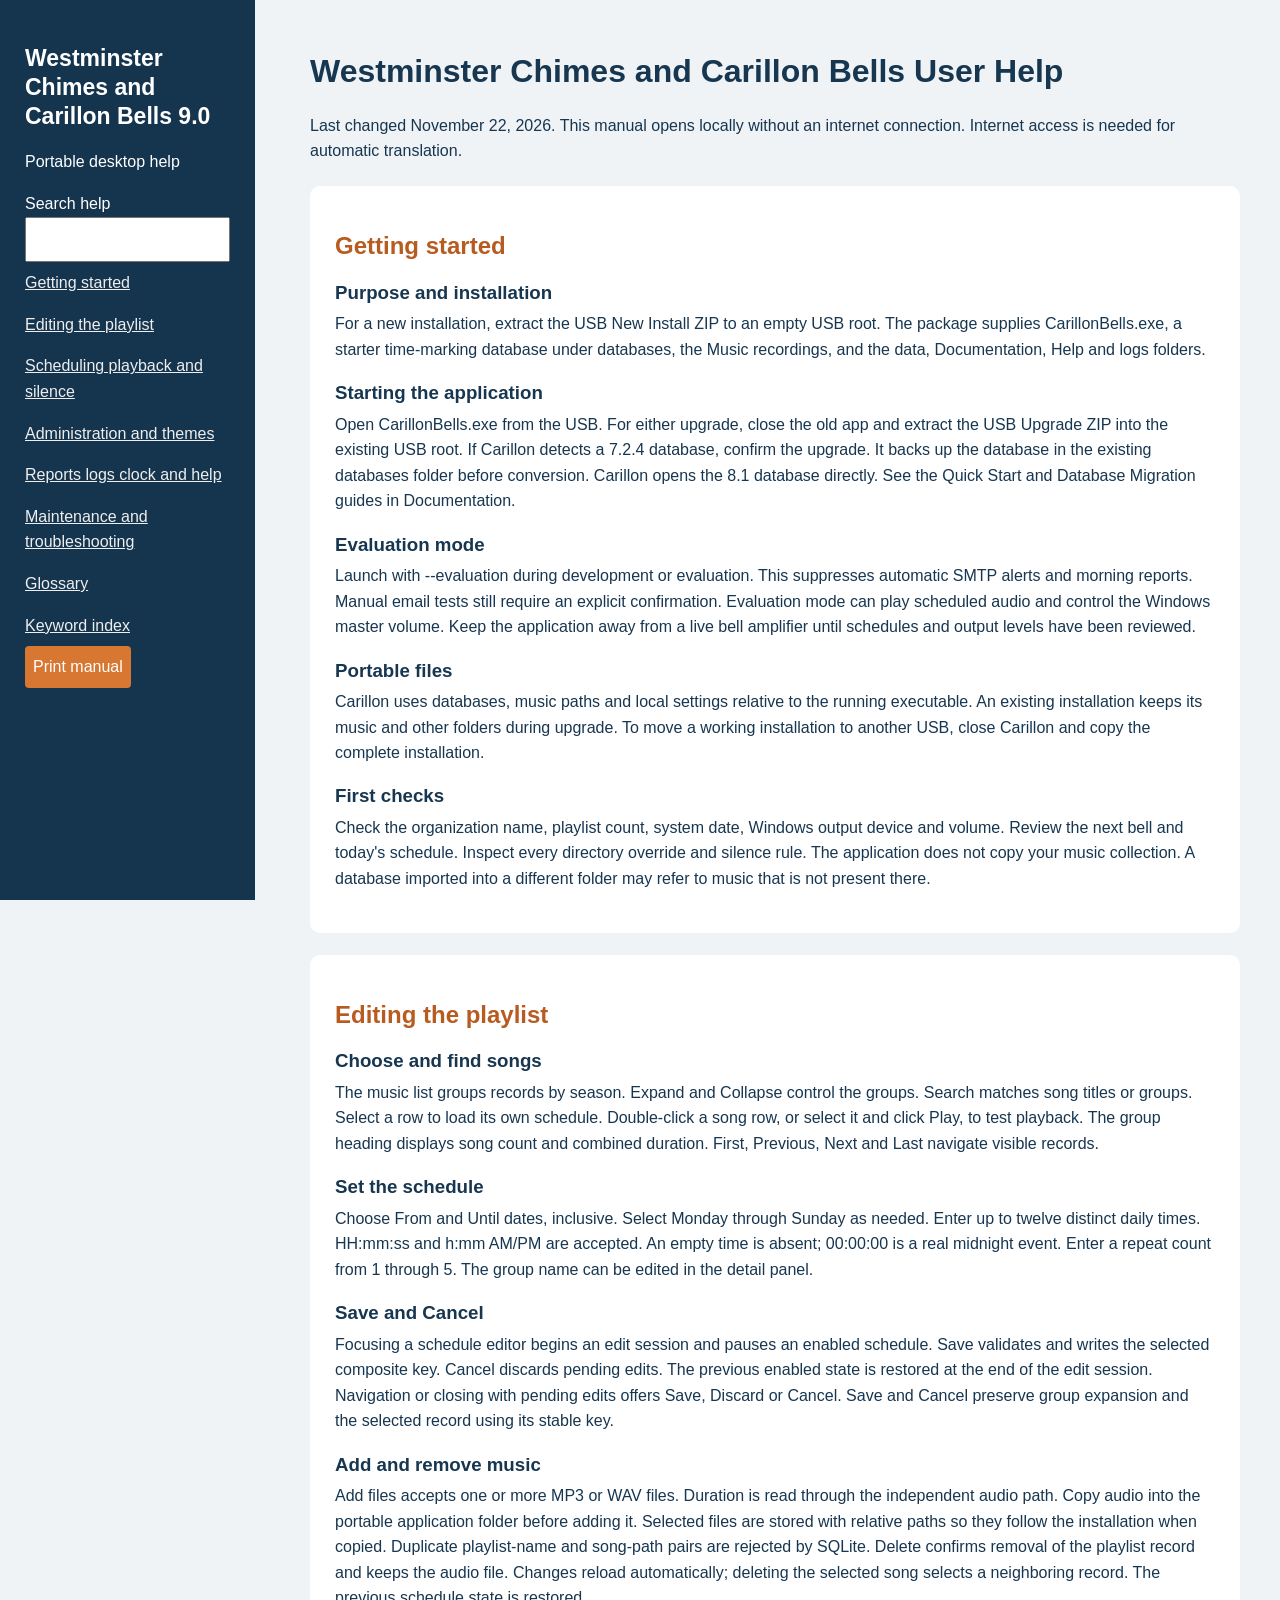
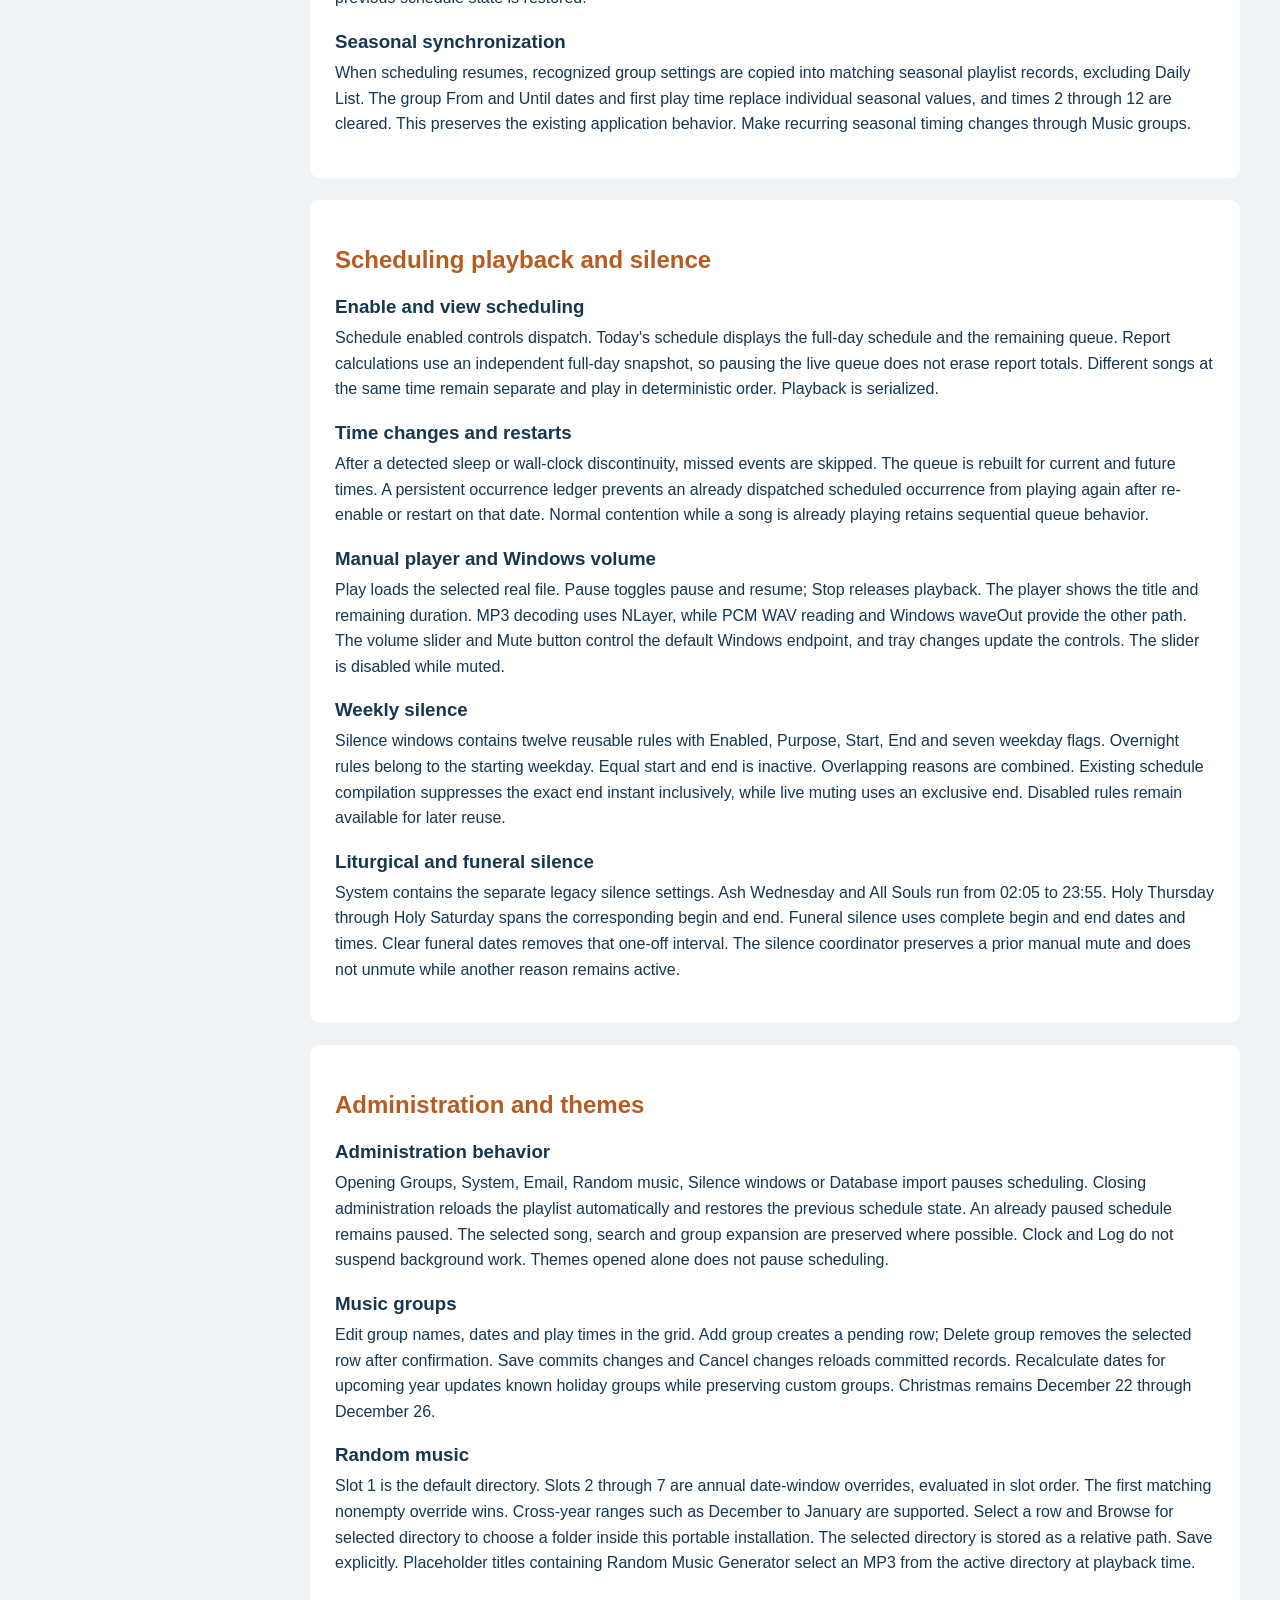
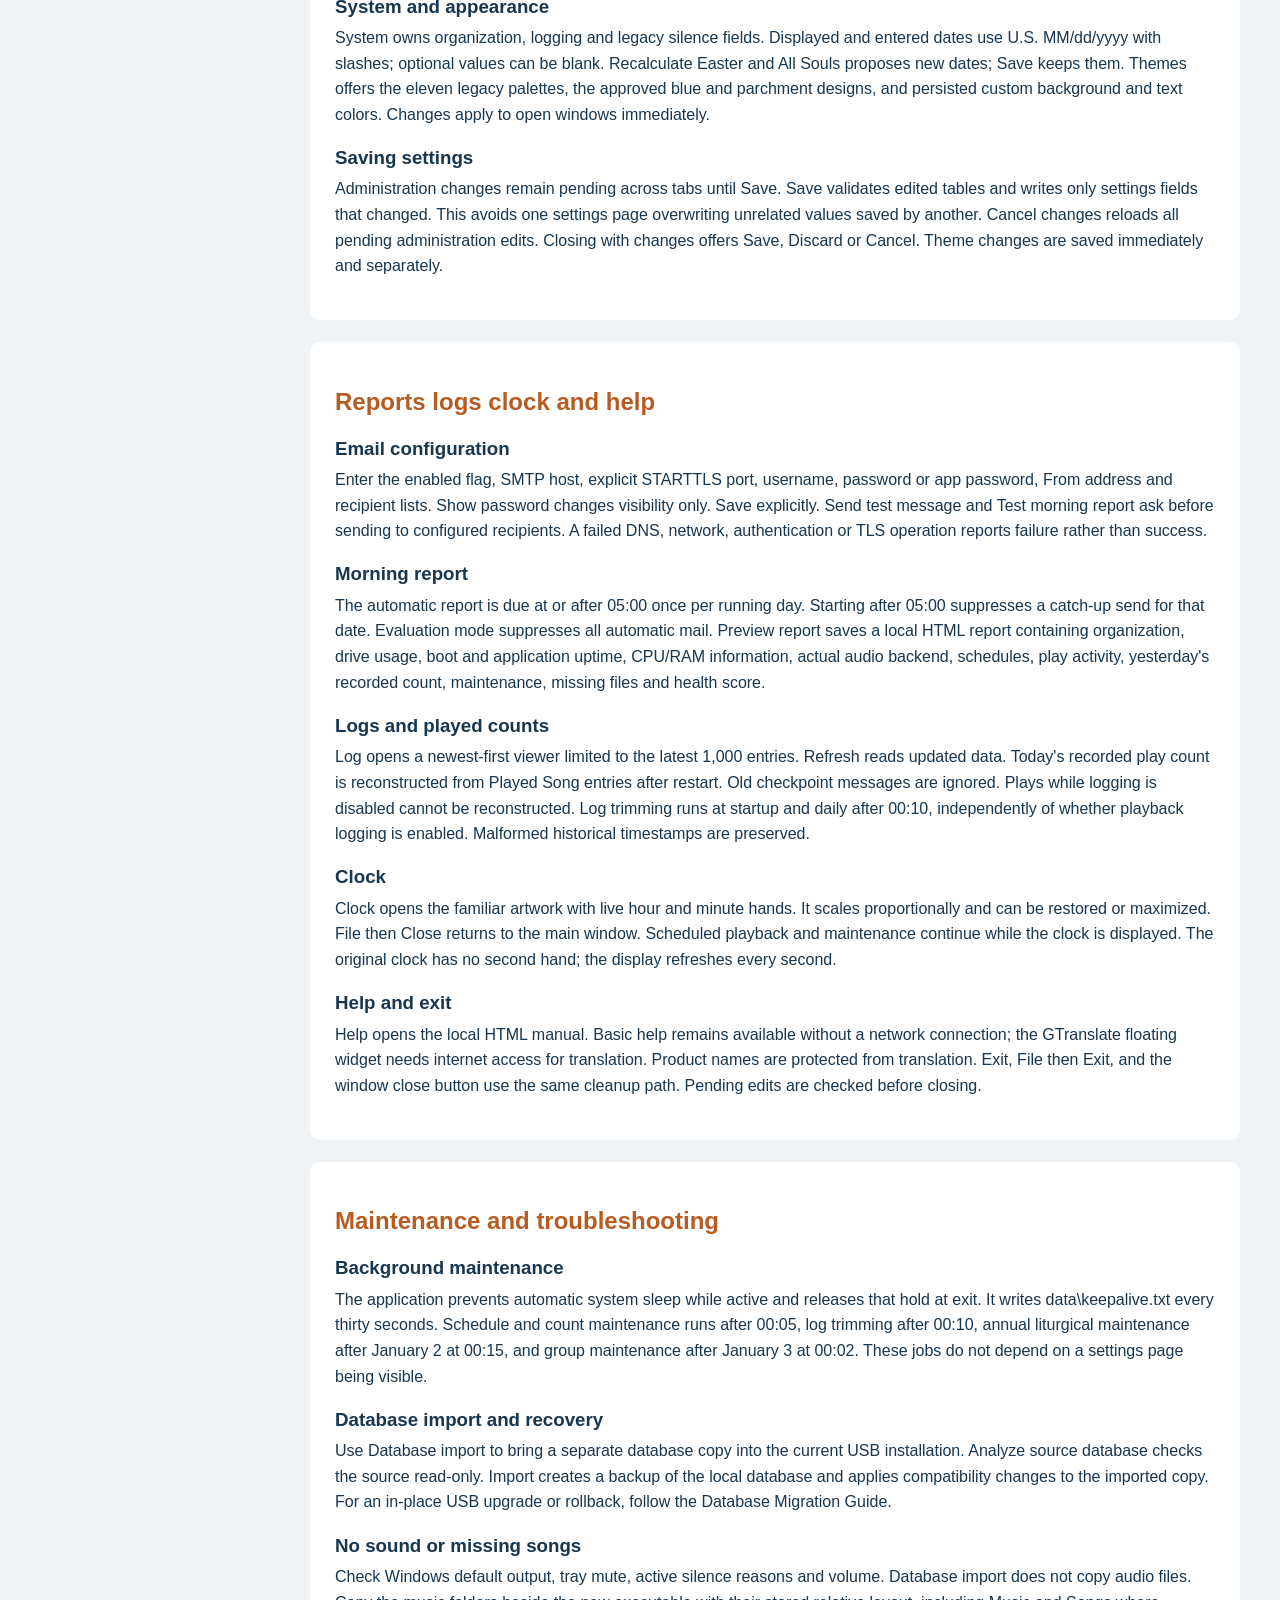
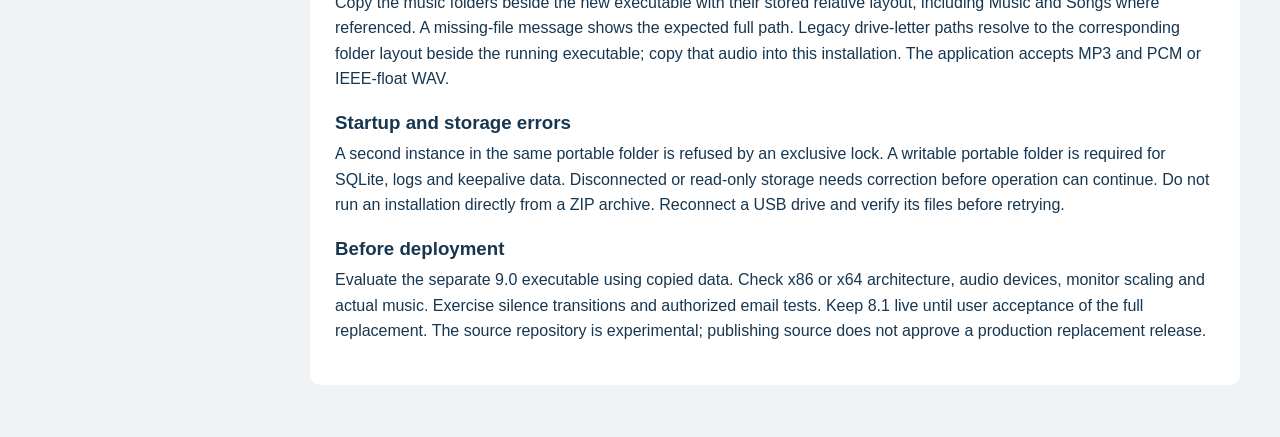
==== commit df93894d: "Restore the full Westminster Chimes and Carillon Bells name" ====
--- a/help/index.html
+++ b/help/index.html
@@ -1 +1 @@
-<!doctype html><html lang="en"><head><meta charset="utf-8"><meta name="viewport" content="width=device-width,initial-scale=1"><title>Carillon Bells 9.0 Help</title><link rel="stylesheet" href="assets/help.css"></head><body><aside><h1 class="notranslate" translate="no">Carillon Bells 9.0</h1><p>Portable desktop help</p><label>Search help <input id="search" type="search"></label><nav><a href="#section0">Getting started</a><a href="#section1">Editing the playlist</a><a href="#section2">Scheduling playback and silence</a><a href="#section3">Administration and themes</a><a href="#section4">Reports logs clock and help</a><a href="#section5">Maintenance and troubleshooting</a><a href="glossary.html">Glossary</a><a href="keyword-index.html">Keyword index</a></nav><button onclick="window.print()">Print manual</button></aside><main><h1>Westminster Chimes and Carillon Bells User Help</h1><p>Last changed November 22, 2026. This manual opens locally without an internet connection. Internet access is needed for automatic translation.</p><article id="section0"><h2>Getting started</h2><h3>Purpose and installation</h3><p>For a new installation, extract the USB New Install ZIP to an empty USB root. The package supplies CarillonBells.exe, a starter time-marking database under databases, the Music recordings, and the data, Documentation, Help and logs folders.</p><h3>Starting the application</h3><p>Open CarillonBells.exe from the USB. For either upgrade, close the old app and extract the USB Upgrade ZIP into the existing USB root. If Carillon detects a 7.2.4 database, confirm the upgrade. It backs up the database in the existing databases folder before conversion. Carillon opens the 8.1 database directly. See the Quick Start and Database Migration guides in Documentation.</p><h3>Evaluation mode</h3><p>Launch with --evaluation during development or evaluation. This suppresses automatic SMTP alerts and morning reports. Manual email tests still require an explicit confirmation. Evaluation mode can play scheduled audio and control the Windows master volume. Keep the application away from a live bell amplifier until schedules and output levels have been reviewed.</p><h3>Portable files</h3><p>Carillon uses databases, music paths and local settings relative to the running executable. An existing installation keeps its music and other folders during upgrade. To move a working installation to another USB, close Carillon and copy the complete installation.</p><h3>First checks</h3><p>Check the organization name, playlist count, system date, Windows output device and volume. Review the next bell and today&#x27;s schedule. Inspect every directory override and silence rule. The application does not copy your music collection. A database imported into a different folder may refer to music that is not present there.</p></article><article id="section1"><h2>Editing the playlist</h2><h3>Choose and find songs</h3><p>The music list groups records by season. Expand and Collapse control the groups. Search matches song titles or groups. Select a row to load its own schedule. Double-click a song row, or select it and click Play, to test playback. The group heading displays song count and combined duration. First, Previous, Next and Last navigate visible records.</p><h3>Set the schedule</h3><p>Choose From and Until dates, inclusive. Select Monday through Sunday as needed. Enter up to twelve distinct daily times. HH:mm:ss and h:mm AM/PM are accepted. An empty time is absent; 00:00:00 is a real midnight event. Enter a repeat count from 1 through 5. The group name can be edited in the detail panel.</p><h3>Save and Cancel</h3><p>Focusing a schedule editor begins an edit session and pauses an enabled schedule. Save validates and writes the selected composite key. Cancel discards pending edits. The previous enabled state is restored at the end of the edit session. Navigation or closing with pending edits offers Save, Discard or Cancel. Save and Cancel preserve group expansion and the selected record using its stable key.</p><h3>Add and remove music</h3><p>Add files accepts one or more MP3 or WAV files. Duration is read through the independent audio path. Copy audio into the portable application folder before adding it. Selected files are stored with relative paths so they follow the installation when copied. Duplicate playlist-name and song-path pairs are rejected by <span class="notranslate" translate="no">SQLite</span>. Delete confirms removal of the playlist record and keeps the audio file. Changes reload automatically; deleting the selected song selects a neighboring record. The previous schedule state is restored.</p><h3>Seasonal synchronization</h3><p>When scheduling resumes, recognized group settings are copied into matching seasonal playlist records, excluding Daily List. The group From and Until dates and first play time replace individual seasonal values, and times 2 through 12 are cleared. This preserves the existing application behavior. Make recurring seasonal timing changes through Music groups.</p></article><article id="section2"><h2>Scheduling playback and silence</h2><h3>Enable and view scheduling</h3><p>Schedule enabled controls dispatch. Today&#x27;s schedule displays the full-day schedule and the remaining queue. Report calculations use an independent full-day snapshot, so pausing the live queue does not erase report totals. Different songs at the same time remain separate and play in deterministic order. Playback is serialized.</p><h3>Time changes and restarts</h3><p>After a detected sleep or wall-clock discontinuity, missed events are skipped. The queue is rebuilt for current and future times. A persistent occurrence ledger prevents an already dispatched scheduled occurrence from playing again after re-enable or restart on that date. Normal contention while a song is already playing retains sequential queue behavior.</p><h3>Manual player and Windows volume</h3><p>Play loads the selected real file. Pause toggles pause and resume; Stop releases playback. The player shows the title and remaining duration. MP3 decoding uses <span class="notranslate" translate="no">NLayer</span>, while PCM WAV reading and Windows waveOut provide the other path. The volume slider and Mute button control the default Windows endpoint, and tray changes update the controls. The slider is disabled while muted.</p><h3>Weekly silence</h3><p>Silence windows contains twelve reusable rules with Enabled, Purpose, Start, End and seven weekday flags. Overnight rules belong to the starting weekday. Equal start and end is inactive. Overlapping reasons are combined. Existing schedule compilation suppresses the exact end instant inclusively, while live muting uses an exclusive end. Disabled rules remain available for later reuse.</p><h3>Liturgical and funeral silence</h3><p>System contains the separate legacy silence settings. Ash Wednesday and All Souls run from 02:05 to 23:55. Holy Thursday through Holy Saturday spans the corresponding begin and end. Funeral silence uses complete begin and end dates and times. Clear funeral dates removes that one-off interval. The silence coordinator preserves a prior manual mute and does not unmute while another reason remains active.</p></article><article id="section3"><h2>Administration and themes</h2><h3>Administration behavior</h3><p>Opening Groups, System, Email, Random music, Silence windows or Database import pauses scheduling. Closing administration reloads the playlist automatically and restores the previous schedule state. An already paused schedule remains paused. The selected song, search and group expansion are preserved where possible. Clock and Log do not suspend background work. Themes opened alone does not pause scheduling.</p><h3>Music groups</h3><p>Edit group names, dates and play times in the grid. Add group creates a pending row; Delete group removes the selected row after confirmation. Save commits changes and Cancel changes reloads committed records. Recalculate dates for upcoming year updates known holiday groups while preserving custom groups. Christmas remains December 22 through December 26.</p><h3>Random music</h3><p>Slot 1 is the default directory. Slots 2 through 7 are annual date-window overrides, evaluated in slot order. The first matching nonempty override wins. Cross-year ranges such as December to January are supported. Select a row and Browse for selected directory to choose a folder inside this portable installation. The selected directory is stored as a relative path. Save explicitly. Placeholder titles containing Random Music Generator select an MP3 from the active directory at playback time.</p><h3>System and appearance</h3><p>System owns organization, logging and legacy silence fields. Displayed and entered dates use U.S. MM/dd/yyyy with slashes; optional values can be blank. Recalculate Easter and All Souls proposes new dates; Save keeps them. Themes offers the eleven legacy palettes, the approved blue and parchment designs, and persisted custom background and text colors. Changes apply to open windows immediately.</p><h3>Saving settings</h3><p>Administration changes remain pending across tabs until Save. Save validates edited tables and writes only settings fields that changed. This avoids one settings page overwriting unrelated values saved by another. Cancel changes reloads all pending administration edits. Closing with changes offers Save, Discard or Cancel. Theme changes are saved immediately and separately.</p></article><article id="section4"><h2>Reports logs clock and help</h2><h3>Email configuration</h3><p>Enter the enabled flag, SMTP host, explicit STARTTLS port, username, password or app password, From address and recipient lists. Show password changes visibility only. Save explicitly. Send test message and Test morning report ask before sending to configured recipients. A failed DNS, network, authentication or TLS operation reports failure rather than success.</p><h3>Morning report</h3><p>The automatic report is due at or after 05:00 once per running day. Starting after 05:00 suppresses a catch-up send for that date. Evaluation mode suppresses all automatic mail. Preview report saves a local HTML report containing organization, drive usage, boot and application uptime, CPU/RAM information, actual audio backend, schedules, play activity, yesterday&#x27;s recorded count, maintenance, missing files and health score.</p><h3>Logs and played counts</h3><p>Log opens a newest-first viewer limited to the latest 1,000 entries. Refresh reads updated data. Today&#x27;s recorded play count is reconstructed from Played Song entries after restart. Old checkpoint messages are ignored. Plays while logging is disabled cannot be reconstructed. Log trimming runs at startup and daily after 00:10, independently of whether playback logging is enabled. Malformed historical timestamps are preserved.</p><h3>Clock</h3><p>Clock opens the familiar artwork with live hour and minute hands. It scales proportionally and can be restored or maximized. File then Close returns to the main window. Scheduled playback and maintenance continue while the clock is displayed. The original clock has no second hand; the display refreshes every second.</p><h3>Help and exit</h3><p>Help opens the local HTML manual. Basic help remains available without a network connection; the GTranslate floating widget needs internet access for translation. Product names are protected from translation. Exit, File then Exit, and the window close button use the same cleanup path. Pending edits are checked before closing.</p></article><article id="section5"><h2>Maintenance and troubleshooting</h2><h3>Background maintenance</h3><p>The application prevents automatic system sleep while active and releases that hold at exit. It writes data\keepalive.txt every thirty seconds. Schedule and count maintenance runs after 00:05, log trimming after 00:10, annual liturgical maintenance after January 2 at 00:15, and group maintenance after January 3 at 00:02. These jobs do not depend on a settings page being visible.</p><h3>Database import and recovery</h3><p>Use Database import to bring a separate database copy into the current USB installation. Analyze source database checks the source read-only. Import creates a backup of the local database and applies compatibility changes to the imported copy. For an in-place USB upgrade or rollback, follow the Database Migration Guide.</p><h3>No sound or missing songs</h3><p>Check Windows default output, tray mute, active silence reasons and volume. Database import does not copy audio files. Copy the music folders beside the new executable with their stored relative layout, including Music and Songs where referenced. A missing-file message shows the expected full path. Legacy drive-letter paths resolve to the corresponding folder layout beside the running executable; copy that audio into this installation. The application accepts MP3 and PCM or IEEE-float WAV.</p><h3>Startup and storage errors</h3><p>A second instance in the same portable folder is refused by an exclusive lock. A writable portable folder is required for <span class="notranslate" translate="no">SQLite</span>, logs and keepalive data. Disconnected or read-only storage needs correction before operation can continue. Do not run an installation directly from a ZIP archive. Reconnect a USB drive and verify its files before retrying.</p><h3>Before deployment</h3><p>Evaluate the separate 9.0 executable using copied data. Check x86 or x64 architecture, audio devices, monitor scaling and actual music. Exercise silence transitions and authorized email tests. Keep 8.1 live until user acceptance of the full replacement. The source repository is experimental; publishing source does not approve a production replacement release.</p></article></main><div class="gtranslate_wrapper"></div><script>document.getElementById('search').addEventListener('input',function(){const query=this.value.toLowerCase();document.querySelectorAll('article').forEach(article=>article.hidden=!article.textContent.toLowerCase().includes(query));});window.gtranslateSettings={default_language:'en',languages:['en','es','fr','de','it','pt','pl','nl','uk','ar','zh-CN','ja','ko','vi','hi','tl'],wrapper_selector:'.gtranslate_wrapper',switcher_horizontal_position:'right',switcher_vertical_position:'bottom',float_switcher_open_direction:'top'};</script><script src="https://cdn.gtranslate.net/widgets/latest/float.js" defer></script><script src="assets/translation-selector.js" defer></script></body></html>+<!doctype html><html lang="en"><head><meta charset="utf-8"><meta name="viewport" content="width=device-width,initial-scale=1"><title>Westminster Chimes and Carillon Bells 9.0 Help</title><link rel="stylesheet" href="assets/help.css"></head><body><aside><h1 class="notranslate" translate="no">Westminster Chimes and Carillon Bells 9.0</h1><p>Portable desktop help</p><label>Search help <input id="search" type="search"></label><nav><a href="#section0">Getting started</a><a href="#section1">Editing the playlist</a><a href="#section2">Scheduling playback and silence</a><a href="#section3">Administration and themes</a><a href="#section4">Reports logs clock and help</a><a href="#section5">Maintenance and troubleshooting</a><a href="glossary.html">Glossary</a><a href="keyword-index.html">Keyword index</a></nav><button onclick="window.print()">Print manual</button></aside><main><h1>Westminster Chimes and Carillon Bells User Help</h1><p>Last changed November 22, 2026. This manual opens locally without an internet connection. Internet access is needed for automatic translation.</p><article id="section0"><h2>Getting started</h2><h3>Purpose and installation</h3><p>For a new installation, extract the USB New Install ZIP to an empty USB root. The package supplies CarillonBells.exe, a starter time-marking database under databases, the Music recordings, and the data, Documentation, Help and logs folders.</p><h3>Starting the application</h3><p>Open CarillonBells.exe from the USB. For either upgrade, close the old app and extract the USB Upgrade ZIP into the existing USB root. If Carillon detects a 7.2.4 database, confirm the upgrade. It backs up the database in the existing databases folder before conversion. Carillon opens the 8.1 database directly. See the Quick Start and Database Migration guides in Documentation.</p><h3>Evaluation mode</h3><p>Launch with --evaluation during development or evaluation. This suppresses automatic SMTP alerts and morning reports. Manual email tests still require an explicit confirmation. Evaluation mode can play scheduled audio and control the Windows master volume. Keep the application away from a live bell amplifier until schedules and output levels have been reviewed.</p><h3>Portable files</h3><p>Carillon uses databases, music paths and local settings relative to the running executable. An existing installation keeps its music and other folders during upgrade. To move a working installation to another USB, close Carillon and copy the complete installation.</p><h3>First checks</h3><p>Check the organization name, playlist count, system date, Windows output device and volume. Review the next bell and today&#x27;s schedule. Inspect every directory override and silence rule. The application does not copy your music collection. A database imported into a different folder may refer to music that is not present there.</p></article><article id="section1"><h2>Editing the playlist</h2><h3>Choose and find songs</h3><p>The music list groups records by season. Expand and Collapse control the groups. Search matches song titles or groups. Select a row to load its own schedule. Double-click a song row, or select it and click Play, to test playback. The group heading displays song count and combined duration. First, Previous, Next and Last navigate visible records.</p><h3>Set the schedule</h3><p>Choose From and Until dates, inclusive. Select Monday through Sunday as needed. Enter up to twelve distinct daily times. HH:mm:ss and h:mm AM/PM are accepted. An empty time is absent; 00:00:00 is a real midnight event. Enter a repeat count from 1 through 5. The group name can be edited in the detail panel.</p><h3>Save and Cancel</h3><p>Focusing a schedule editor begins an edit session and pauses an enabled schedule. Save validates and writes the selected composite key. Cancel discards pending edits. The previous enabled state is restored at the end of the edit session. Navigation or closing with pending edits offers Save, Discard or Cancel. Save and Cancel preserve group expansion and the selected record using its stable key.</p><h3>Add and remove music</h3><p>Add files accepts one or more MP3 or WAV files. Duration is read through the independent audio path. Copy audio into the portable application folder before adding it. Selected files are stored with relative paths so they follow the installation when copied. Duplicate playlist-name and song-path pairs are rejected by <span class="notranslate" translate="no">SQLite</span>. Delete confirms removal of the playlist record and keeps the audio file. Changes reload automatically; deleting the selected song selects a neighboring record. The previous schedule state is restored.</p><h3>Seasonal synchronization</h3><p>When scheduling resumes, recognized group settings are copied into matching seasonal playlist records, excluding Daily List. The group From and Until dates and first play time replace individual seasonal values, and times 2 through 12 are cleared. This preserves the existing application behavior. Make recurring seasonal timing changes through Music groups.</p></article><article id="section2"><h2>Scheduling playback and silence</h2><h3>Enable and view scheduling</h3><p>Schedule enabled controls dispatch. Today&#x27;s schedule displays the full-day schedule and the remaining queue. Report calculations use an independent full-day snapshot, so pausing the live queue does not erase report totals. Different songs at the same time remain separate and play in deterministic order. Playback is serialized.</p><h3>Time changes and restarts</h3><p>After a detected sleep or wall-clock discontinuity, missed events are skipped. The queue is rebuilt for current and future times. A persistent occurrence ledger prevents an already dispatched scheduled occurrence from playing again after re-enable or restart on that date. Normal contention while a song is already playing retains sequential queue behavior.</p><h3>Manual player and Windows volume</h3><p>Play loads the selected real file. Pause toggles pause and resume; Stop releases playback. The player shows the title and remaining duration. MP3 decoding uses <span class="notranslate" translate="no">NLayer</span>, while PCM WAV reading and Windows waveOut provide the other path. The volume slider and Mute button control the default Windows endpoint, and tray changes update the controls. The slider is disabled while muted.</p><h3>Weekly silence</h3><p>Silence windows contains twelve reusable rules with Enabled, Purpose, Start, End and seven weekday flags. Overnight rules belong to the starting weekday. Equal start and end is inactive. Overlapping reasons are combined. Existing schedule compilation suppresses the exact end instant inclusively, while live muting uses an exclusive end. Disabled rules remain available for later reuse.</p><h3>Liturgical and funeral silence</h3><p>System contains the separate legacy silence settings. Ash Wednesday and All Souls run from 02:05 to 23:55. Holy Thursday through Holy Saturday spans the corresponding begin and end. Funeral silence uses complete begin and end dates and times. Clear funeral dates removes that one-off interval. The silence coordinator preserves a prior manual mute and does not unmute while another reason remains active.</p></article><article id="section3"><h2>Administration and themes</h2><h3>Administration behavior</h3><p>Opening Groups, System, Email, Random music, Silence windows or Database import pauses scheduling. Closing administration reloads the playlist automatically and restores the previous schedule state. An already paused schedule remains paused. The selected song, search and group expansion are preserved where possible. Clock and Log do not suspend background work. Themes opened alone does not pause scheduling.</p><h3>Music groups</h3><p>Edit group names, dates and play times in the grid. Add group creates a pending row; Delete group removes the selected row after confirmation. Save commits changes and Cancel changes reloads committed records. Recalculate dates for upcoming year updates known holiday groups while preserving custom groups. Christmas remains December 22 through December 26.</p><h3>Random music</h3><p>Slot 1 is the default directory. Slots 2 through 7 are annual date-window overrides, evaluated in slot order. The first matching nonempty override wins. Cross-year ranges such as December to January are supported. Select a row and Browse for selected directory to choose a folder inside this portable installation. The selected directory is stored as a relative path. Save explicitly. Placeholder titles containing Random Music Generator select an MP3 from the active directory at playback time.</p><h3>System and appearance</h3><p>System owns organization, logging and legacy silence fields. Displayed and entered dates use U.S. MM/dd/yyyy with slashes; optional values can be blank. Recalculate Easter and All Souls proposes new dates; Save keeps them. Themes offers the eleven legacy palettes, the approved blue and parchment designs, and persisted custom background and text colors. Changes apply to open windows immediately.</p><h3>Saving settings</h3><p>Administration changes remain pending across tabs until Save. Save validates edited tables and writes only settings fields that changed. This avoids one settings page overwriting unrelated values saved by another. Cancel changes reloads all pending administration edits. Closing with changes offers Save, Discard or Cancel. Theme changes are saved immediately and separately.</p></article><article id="section4"><h2>Reports logs clock and help</h2><h3>Email configuration</h3><p>Enter the enabled flag, SMTP host, explicit STARTTLS port, username, password or app password, From address and recipient lists. Show password changes visibility only. Save explicitly. Send test message and Test morning report ask before sending to configured recipients. A failed DNS, network, authentication or TLS operation reports failure rather than success.</p><h3>Morning report</h3><p>The automatic report is due at or after 05:00 once per running day. Starting after 05:00 suppresses a catch-up send for that date. Evaluation mode suppresses all automatic mail. Preview report saves a local HTML report containing organization, drive usage, boot and application uptime, CPU/RAM information, actual audio backend, schedules, play activity, yesterday&#x27;s recorded count, maintenance, missing files and health score.</p><h3>Logs and played counts</h3><p>Log opens a newest-first viewer limited to the latest 1,000 entries. Refresh reads updated data. Today&#x27;s recorded play count is reconstructed from Played Song entries after restart. Old checkpoint messages are ignored. Plays while logging is disabled cannot be reconstructed. Log trimming runs at startup and daily after 00:10, independently of whether playback logging is enabled. Malformed historical timestamps are preserved.</p><h3>Clock</h3><p>Clock opens the familiar artwork with live hour and minute hands. It scales proportionally and can be restored or maximized. File then Close returns to the main window. Scheduled playback and maintenance continue while the clock is displayed. The original clock has no second hand; the display refreshes every second.</p><h3>Help and exit</h3><p>Help opens the local HTML manual. Basic help remains available without a network connection; the GTranslate floating widget needs internet access for translation. Product names are protected from translation. Exit, File then Exit, and the window close button use the same cleanup path. Pending edits are checked before closing.</p></article><article id="section5"><h2>Maintenance and troubleshooting</h2><h3>Background maintenance</h3><p>The application prevents automatic system sleep while active and releases that hold at exit. It writes data\keepalive.txt every thirty seconds. Schedule and count maintenance runs after 00:05, log trimming after 00:10, annual liturgical maintenance after January 2 at 00:15, and group maintenance after January 3 at 00:02. These jobs do not depend on a settings page being visible.</p><h3>Database import and recovery</h3><p>Use Database import to bring a separate database copy into the current USB installation. Analyze source database checks the source read-only. Import creates a backup of the local database and applies compatibility changes to the imported copy. For an in-place USB upgrade or rollback, follow the Database Migration Guide.</p><h3>No sound or missing songs</h3><p>Check Windows default output, tray mute, active silence reasons and volume. Database import does not copy audio files. Copy the music folders beside the new executable with their stored relative layout, including Music and Songs where referenced. A missing-file message shows the expected full path. Legacy drive-letter paths resolve to the corresponding folder layout beside the running executable; copy that audio into this installation. The application accepts MP3 and PCM or IEEE-float WAV.</p><h3>Startup and storage errors</h3><p>A second instance in the same portable folder is refused by an exclusive lock. A writable portable folder is required for <span class="notranslate" translate="no">SQLite</span>, logs and keepalive data. Disconnected or read-only storage needs correction before operation can continue. Do not run an installation directly from a ZIP archive. Reconnect a USB drive and verify its files before retrying.</p><h3>Before deployment</h3><p>Evaluate the separate 9.0 executable using copied data. Check x86 or x64 architecture, audio devices, monitor scaling and actual music. Exercise silence transitions and authorized email tests. Keep 8.1 live until user acceptance of the full replacement. The source repository is experimental; publishing source does not approve a production replacement release.</p></article></main><div class="gtranslate_wrapper"></div><script>document.getElementById('search').addEventListener('input',function(){const query=this.value.toLowerCase();document.querySelectorAll('article').forEach(article=>article.hidden=!article.textContent.toLowerCase().includes(query));});window.gtranslateSettings={default_language:'en',languages:['en','es','fr','de','it','pt','pl','nl','uk','ar','zh-CN','ja','ko','vi','hi','tl'],wrapper_selector:'.gtranslate_wrapper',switcher_horizontal_position:'right',switcher_vertical_position:'bottom',float_switcher_open_direction:'top'};</script><script src="https://cdn.gtranslate.net/widgets/latest/float.js" defer></script><script src="assets/translation-selector.js" defer></script></body></html>
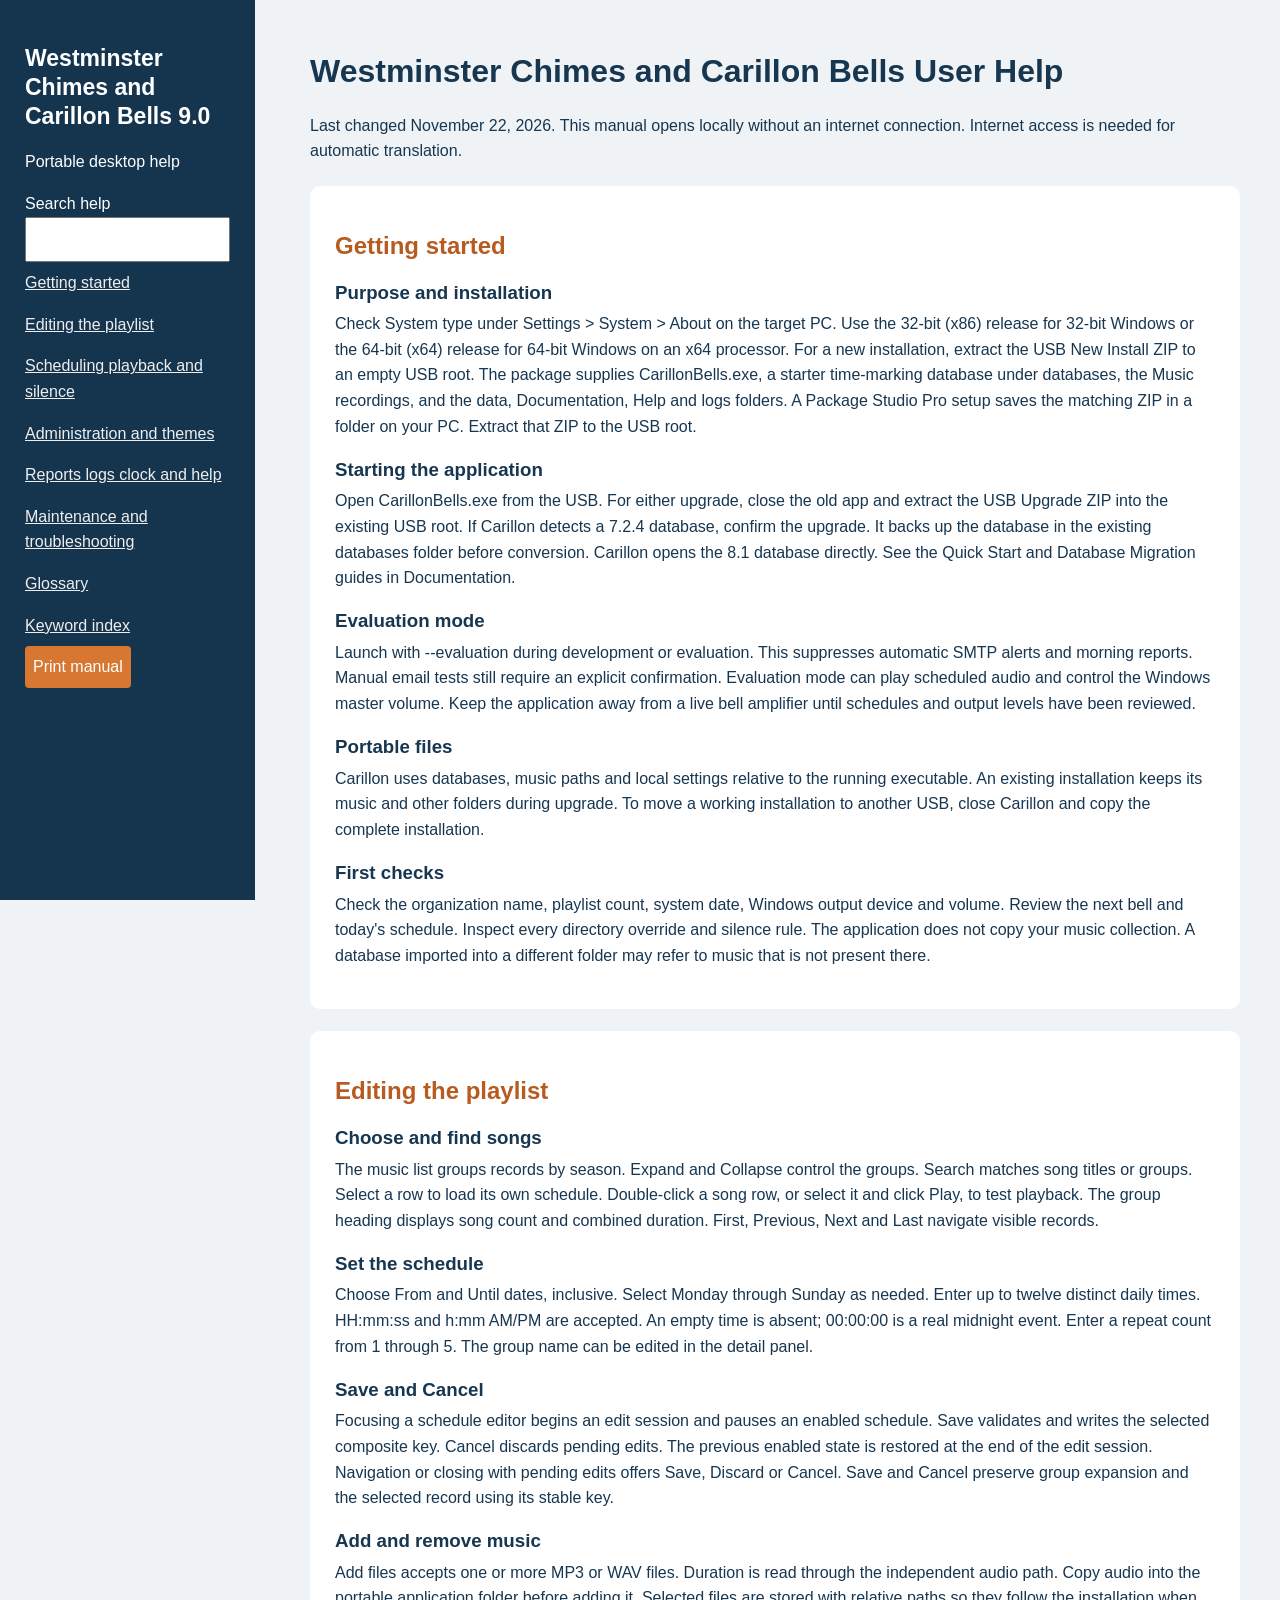
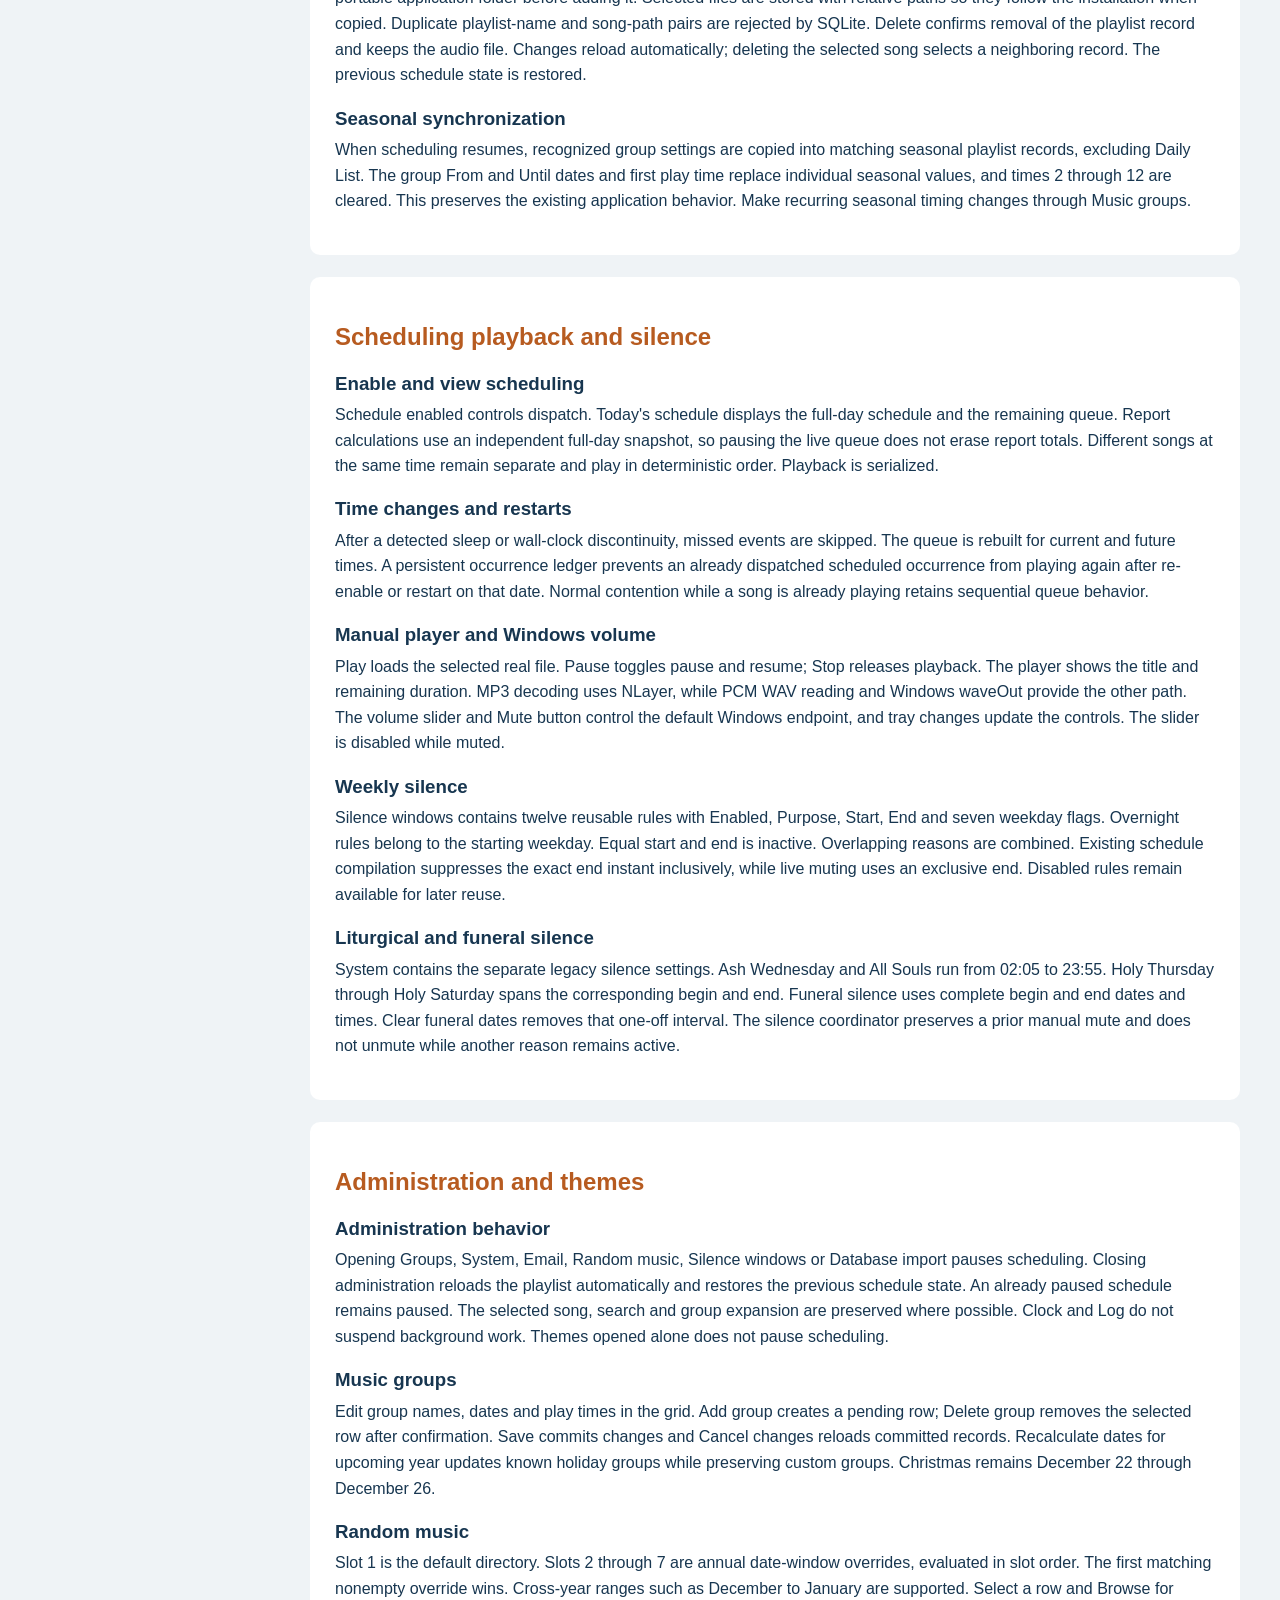
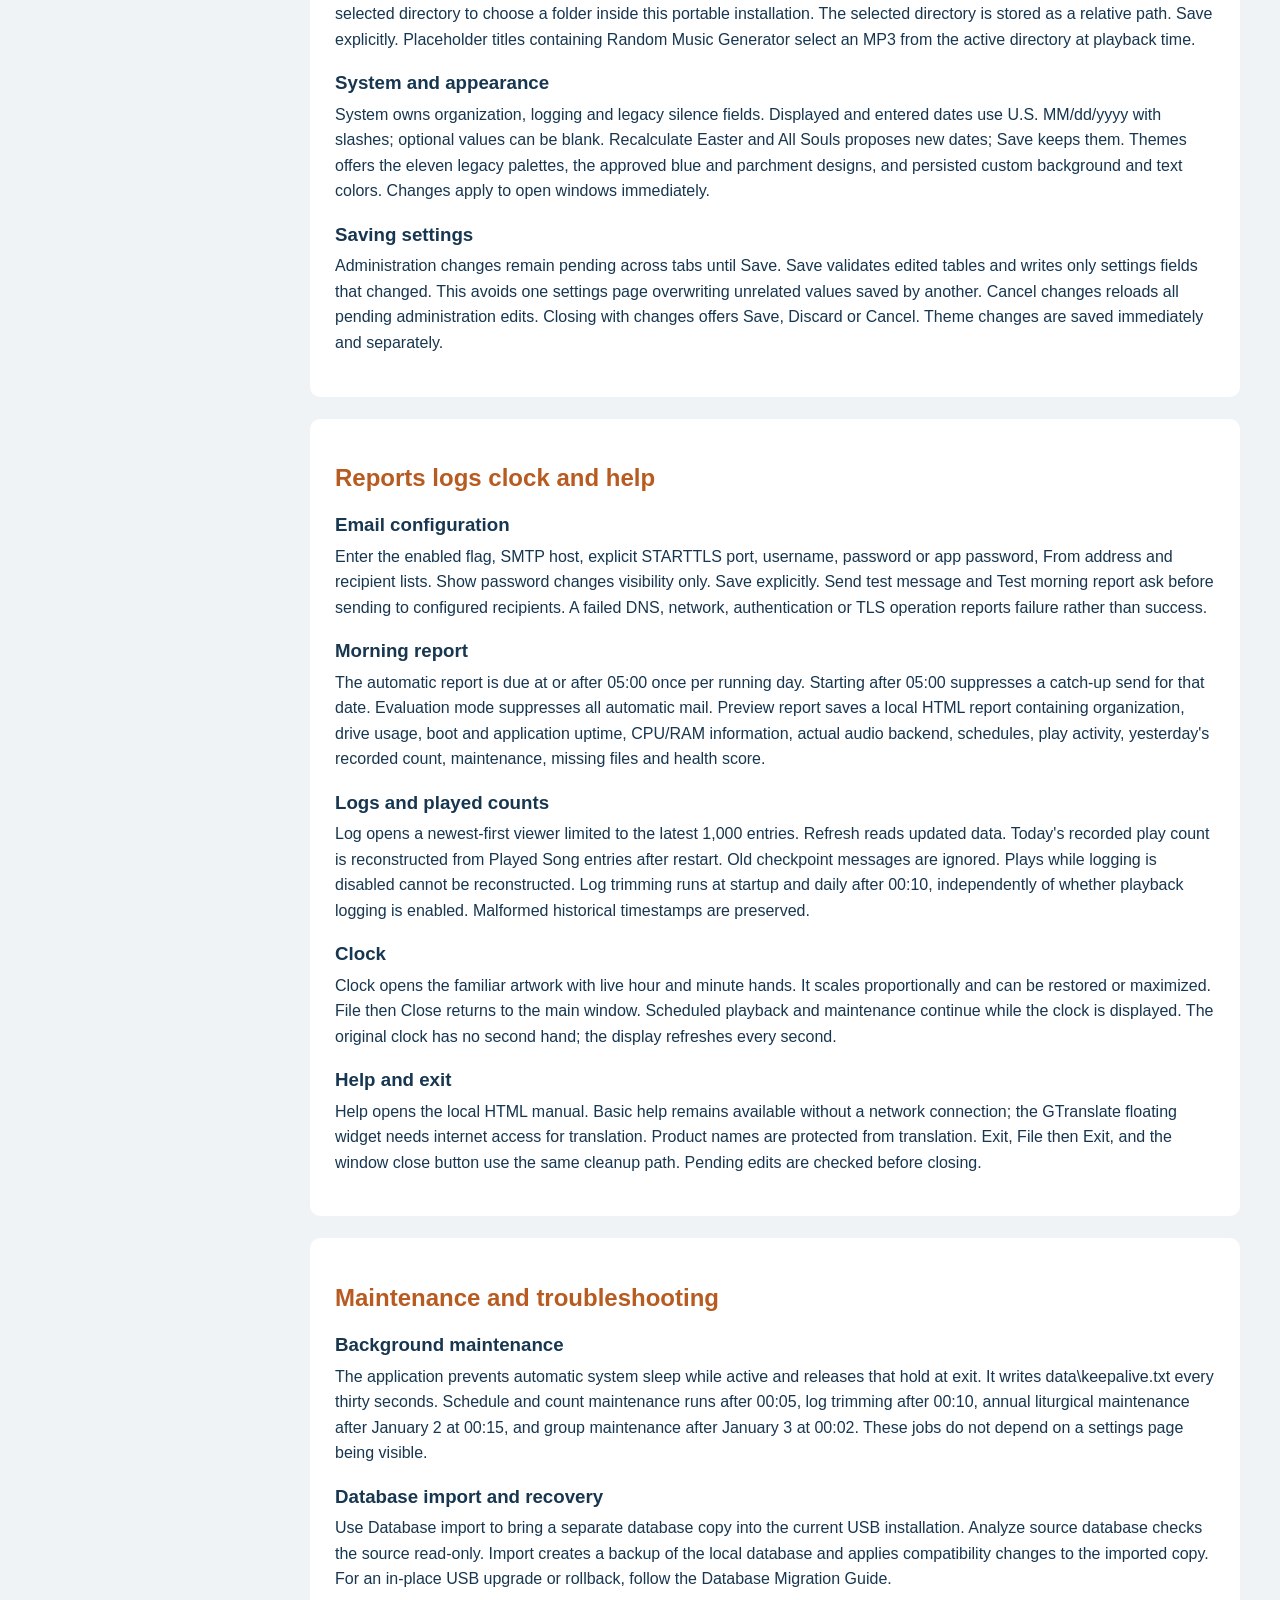
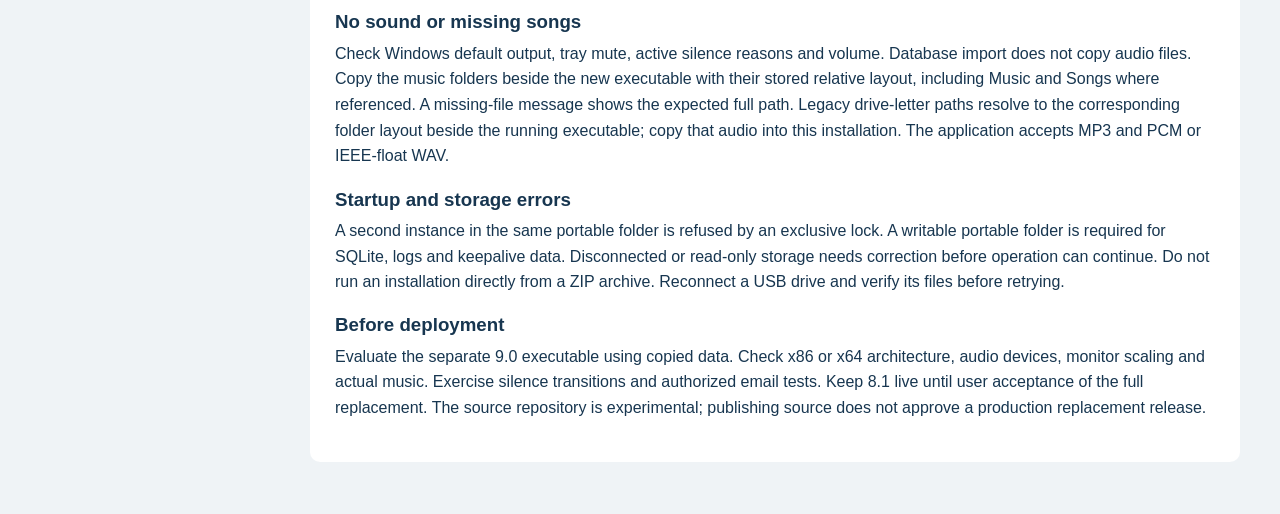
==== commit dd64f9b4: "Build and document 32-bit and 64-bit Carillon releases" ====
--- a/help/index.html
+++ b/help/index.html
@@ -1 +1 @@
-<!doctype html><html lang="en"><head><meta charset="utf-8"><meta name="viewport" content="width=device-width,initial-scale=1"><title>Westminster Chimes and Carillon Bells 9.0 Help</title><link rel="stylesheet" href="assets/help.css"></head><body><aside><h1 class="notranslate" translate="no">Westminster Chimes and Carillon Bells 9.0</h1><p>Portable desktop help</p><label>Search help <input id="search" type="search"></label><nav><a href="#section0">Getting started</a><a href="#section1">Editing the playlist</a><a href="#section2">Scheduling playback and silence</a><a href="#section3">Administration and themes</a><a href="#section4">Reports logs clock and help</a><a href="#section5">Maintenance and troubleshooting</a><a href="glossary.html">Glossary</a><a href="keyword-index.html">Keyword index</a></nav><button onclick="window.print()">Print manual</button></aside><main><h1>Westminster Chimes and Carillon Bells User Help</h1><p>Last changed November 22, 2026. This manual opens locally without an internet connection. Internet access is needed for automatic translation.</p><article id="section0"><h2>Getting started</h2><h3>Purpose and installation</h3><p>For a new installation, extract the USB New Install ZIP to an empty USB root. The package supplies CarillonBells.exe, a starter time-marking database under databases, the Music recordings, and the data, Documentation, Help and logs folders.</p><h3>Starting the application</h3><p>Open CarillonBells.exe from the USB. For either upgrade, close the old app and extract the USB Upgrade ZIP into the existing USB root. If Carillon detects a 7.2.4 database, confirm the upgrade. It backs up the database in the existing databases folder before conversion. Carillon opens the 8.1 database directly. See the Quick Start and Database Migration guides in Documentation.</p><h3>Evaluation mode</h3><p>Launch with --evaluation during development or evaluation. This suppresses automatic SMTP alerts and morning reports. Manual email tests still require an explicit confirmation. Evaluation mode can play scheduled audio and control the Windows master volume. Keep the application away from a live bell amplifier until schedules and output levels have been reviewed.</p><h3>Portable files</h3><p>Carillon uses databases, music paths and local settings relative to the running executable. An existing installation keeps its music and other folders during upgrade. To move a working installation to another USB, close Carillon and copy the complete installation.</p><h3>First checks</h3><p>Check the organization name, playlist count, system date, Windows output device and volume. Review the next bell and today&#x27;s schedule. Inspect every directory override and silence rule. The application does not copy your music collection. A database imported into a different folder may refer to music that is not present there.</p></article><article id="section1"><h2>Editing the playlist</h2><h3>Choose and find songs</h3><p>The music list groups records by season. Expand and Collapse control the groups. Search matches song titles or groups. Select a row to load its own schedule. Double-click a song row, or select it and click Play, to test playback. The group heading displays song count and combined duration. First, Previous, Next and Last navigate visible records.</p><h3>Set the schedule</h3><p>Choose From and Until dates, inclusive. Select Monday through Sunday as needed. Enter up to twelve distinct daily times. HH:mm:ss and h:mm AM/PM are accepted. An empty time is absent; 00:00:00 is a real midnight event. Enter a repeat count from 1 through 5. The group name can be edited in the detail panel.</p><h3>Save and Cancel</h3><p>Focusing a schedule editor begins an edit session and pauses an enabled schedule. Save validates and writes the selected composite key. Cancel discards pending edits. The previous enabled state is restored at the end of the edit session. Navigation or closing with pending edits offers Save, Discard or Cancel. Save and Cancel preserve group expansion and the selected record using its stable key.</p><h3>Add and remove music</h3><p>Add files accepts one or more MP3 or WAV files. Duration is read through the independent audio path. Copy audio into the portable application folder before adding it. Selected files are stored with relative paths so they follow the installation when copied. Duplicate playlist-name and song-path pairs are rejected by <span class="notranslate" translate="no">SQLite</span>. Delete confirms removal of the playlist record and keeps the audio file. Changes reload automatically; deleting the selected song selects a neighboring record. The previous schedule state is restored.</p><h3>Seasonal synchronization</h3><p>When scheduling resumes, recognized group settings are copied into matching seasonal playlist records, excluding Daily List. The group From and Until dates and first play time replace individual seasonal values, and times 2 through 12 are cleared. This preserves the existing application behavior. Make recurring seasonal timing changes through Music groups.</p></article><article id="section2"><h2>Scheduling playback and silence</h2><h3>Enable and view scheduling</h3><p>Schedule enabled controls dispatch. Today&#x27;s schedule displays the full-day schedule and the remaining queue. Report calculations use an independent full-day snapshot, so pausing the live queue does not erase report totals. Different songs at the same time remain separate and play in deterministic order. Playback is serialized.</p><h3>Time changes and restarts</h3><p>After a detected sleep or wall-clock discontinuity, missed events are skipped. The queue is rebuilt for current and future times. A persistent occurrence ledger prevents an already dispatched scheduled occurrence from playing again after re-enable or restart on that date. Normal contention while a song is already playing retains sequential queue behavior.</p><h3>Manual player and Windows volume</h3><p>Play loads the selected real file. Pause toggles pause and resume; Stop releases playback. The player shows the title and remaining duration. MP3 decoding uses <span class="notranslate" translate="no">NLayer</span>, while PCM WAV reading and Windows waveOut provide the other path. The volume slider and Mute button control the default Windows endpoint, and tray changes update the controls. The slider is disabled while muted.</p><h3>Weekly silence</h3><p>Silence windows contains twelve reusable rules with Enabled, Purpose, Start, End and seven weekday flags. Overnight rules belong to the starting weekday. Equal start and end is inactive. Overlapping reasons are combined. Existing schedule compilation suppresses the exact end instant inclusively, while live muting uses an exclusive end. Disabled rules remain available for later reuse.</p><h3>Liturgical and funeral silence</h3><p>System contains the separate legacy silence settings. Ash Wednesday and All Souls run from 02:05 to 23:55. Holy Thursday through Holy Saturday spans the corresponding begin and end. Funeral silence uses complete begin and end dates and times. Clear funeral dates removes that one-off interval. The silence coordinator preserves a prior manual mute and does not unmute while another reason remains active.</p></article><article id="section3"><h2>Administration and themes</h2><h3>Administration behavior</h3><p>Opening Groups, System, Email, Random music, Silence windows or Database import pauses scheduling. Closing administration reloads the playlist automatically and restores the previous schedule state. An already paused schedule remains paused. The selected song, search and group expansion are preserved where possible. Clock and Log do not suspend background work. Themes opened alone does not pause scheduling.</p><h3>Music groups</h3><p>Edit group names, dates and play times in the grid. Add group creates a pending row; Delete group removes the selected row after confirmation. Save commits changes and Cancel changes reloads committed records. Recalculate dates for upcoming year updates known holiday groups while preserving custom groups. Christmas remains December 22 through December 26.</p><h3>Random music</h3><p>Slot 1 is the default directory. Slots 2 through 7 are annual date-window overrides, evaluated in slot order. The first matching nonempty override wins. Cross-year ranges such as December to January are supported. Select a row and Browse for selected directory to choose a folder inside this portable installation. The selected directory is stored as a relative path. Save explicitly. Placeholder titles containing Random Music Generator select an MP3 from the active directory at playback time.</p><h3>System and appearance</h3><p>System owns organization, logging and legacy silence fields. Displayed and entered dates use U.S. MM/dd/yyyy with slashes; optional values can be blank. Recalculate Easter and All Souls proposes new dates; Save keeps them. Themes offers the eleven legacy palettes, the approved blue and parchment designs, and persisted custom background and text colors. Changes apply to open windows immediately.</p><h3>Saving settings</h3><p>Administration changes remain pending across tabs until Save. Save validates edited tables and writes only settings fields that changed. This avoids one settings page overwriting unrelated values saved by another. Cancel changes reloads all pending administration edits. Closing with changes offers Save, Discard or Cancel. Theme changes are saved immediately and separately.</p></article><article id="section4"><h2>Reports logs clock and help</h2><h3>Email configuration</h3><p>Enter the enabled flag, SMTP host, explicit STARTTLS port, username, password or app password, From address and recipient lists. Show password changes visibility only. Save explicitly. Send test message and Test morning report ask before sending to configured recipients. A failed DNS, network, authentication or TLS operation reports failure rather than success.</p><h3>Morning report</h3><p>The automatic report is due at or after 05:00 once per running day. Starting after 05:00 suppresses a catch-up send for that date. Evaluation mode suppresses all automatic mail. Preview report saves a local HTML report containing organization, drive usage, boot and application uptime, CPU/RAM information, actual audio backend, schedules, play activity, yesterday&#x27;s recorded count, maintenance, missing files and health score.</p><h3>Logs and played counts</h3><p>Log opens a newest-first viewer limited to the latest 1,000 entries. Refresh reads updated data. Today&#x27;s recorded play count is reconstructed from Played Song entries after restart. Old checkpoint messages are ignored. Plays while logging is disabled cannot be reconstructed. Log trimming runs at startup and daily after 00:10, independently of whether playback logging is enabled. Malformed historical timestamps are preserved.</p><h3>Clock</h3><p>Clock opens the familiar artwork with live hour and minute hands. It scales proportionally and can be restored or maximized. File then Close returns to the main window. Scheduled playback and maintenance continue while the clock is displayed. The original clock has no second hand; the display refreshes every second.</p><h3>Help and exit</h3><p>Help opens the local HTML manual. Basic help remains available without a network connection; the GTranslate floating widget needs internet access for translation. Product names are protected from translation. Exit, File then Exit, and the window close button use the same cleanup path. Pending edits are checked before closing.</p></article><article id="section5"><h2>Maintenance and troubleshooting</h2><h3>Background maintenance</h3><p>The application prevents automatic system sleep while active and releases that hold at exit. It writes data\keepalive.txt every thirty seconds. Schedule and count maintenance runs after 00:05, log trimming after 00:10, annual liturgical maintenance after January 2 at 00:15, and group maintenance after January 3 at 00:02. These jobs do not depend on a settings page being visible.</p><h3>Database import and recovery</h3><p>Use Database import to bring a separate database copy into the current USB installation. Analyze source database checks the source read-only. Import creates a backup of the local database and applies compatibility changes to the imported copy. For an in-place USB upgrade or rollback, follow the Database Migration Guide.</p><h3>No sound or missing songs</h3><p>Check Windows default output, tray mute, active silence reasons and volume. Database import does not copy audio files. Copy the music folders beside the new executable with their stored relative layout, including Music and Songs where referenced. A missing-file message shows the expected full path. Legacy drive-letter paths resolve to the corresponding folder layout beside the running executable; copy that audio into this installation. The application accepts MP3 and PCM or IEEE-float WAV.</p><h3>Startup and storage errors</h3><p>A second instance in the same portable folder is refused by an exclusive lock. A writable portable folder is required for <span class="notranslate" translate="no">SQLite</span>, logs and keepalive data. Disconnected or read-only storage needs correction before operation can continue. Do not run an installation directly from a ZIP archive. Reconnect a USB drive and verify its files before retrying.</p><h3>Before deployment</h3><p>Evaluate the separate 9.0 executable using copied data. Check x86 or x64 architecture, audio devices, monitor scaling and actual music. Exercise silence transitions and authorized email tests. Keep 8.1 live until user acceptance of the full replacement. The source repository is experimental; publishing source does not approve a production replacement release.</p></article></main><div class="gtranslate_wrapper"></div><script>document.getElementById('search').addEventListener('input',function(){const query=this.value.toLowerCase();document.querySelectorAll('article').forEach(article=>article.hidden=!article.textContent.toLowerCase().includes(query));});window.gtranslateSettings={default_language:'en',languages:['en','es','fr','de','it','pt','pl','nl','uk','ar','zh-CN','ja','ko','vi','hi','tl'],wrapper_selector:'.gtranslate_wrapper',switcher_horizontal_position:'right',switcher_vertical_position:'bottom',float_switcher_open_direction:'top'};</script><script src="https://cdn.gtranslate.net/widgets/latest/float.js" defer></script><script src="assets/translation-selector.js" defer></script></body></html>+<!doctype html><html lang="en"><head><meta charset="utf-8"><meta name="viewport" content="width=device-width,initial-scale=1"><title>Westminster Chimes and Carillon Bells 9.0 Help</title><link rel="stylesheet" href="assets/help.css"></head><body><aside><h1 class="notranslate" translate="no">Westminster Chimes and Carillon Bells 9.0</h1><p>Portable desktop help</p><label>Search help <input id="search" type="search"></label><nav><a href="#section0">Getting started</a><a href="#section1">Editing the playlist</a><a href="#section2">Scheduling playback and silence</a><a href="#section3">Administration and themes</a><a href="#section4">Reports logs clock and help</a><a href="#section5">Maintenance and troubleshooting</a><a href="glossary.html">Glossary</a><a href="keyword-index.html">Keyword index</a></nav><button onclick="window.print()">Print manual</button></aside><main><h1>Westminster Chimes and Carillon Bells User Help</h1><p>Last changed November 22, 2026. This manual opens locally without an internet connection. Internet access is needed for automatic translation.</p><article id="section0"><h2>Getting started</h2><h3>Purpose and installation</h3><p>Check System type under Settings &gt; System &gt; About on the target PC. Use the 32-bit (x86) release for 32-bit Windows or the 64-bit (x64) release for 64-bit Windows on an x64 processor. For a new installation, extract the USB New Install ZIP to an empty USB root. The package supplies CarillonBells.exe, a starter time-marking database under databases, the Music recordings, and the data, Documentation, Help and logs folders. A Package Studio Pro setup saves the matching ZIP in a folder on your PC. Extract that ZIP to the USB root.</p><h3>Starting the application</h3><p>Open CarillonBells.exe from the USB. For either upgrade, close the old app and extract the USB Upgrade ZIP into the existing USB root. If Carillon detects a 7.2.4 database, confirm the upgrade. It backs up the database in the existing databases folder before conversion. Carillon opens the 8.1 database directly. See the Quick Start and Database Migration guides in Documentation.</p><h3>Evaluation mode</h3><p>Launch with --evaluation during development or evaluation. This suppresses automatic SMTP alerts and morning reports. Manual email tests still require an explicit confirmation. Evaluation mode can play scheduled audio and control the Windows master volume. Keep the application away from a live bell amplifier until schedules and output levels have been reviewed.</p><h3>Portable files</h3><p>Carillon uses databases, music paths and local settings relative to the running executable. An existing installation keeps its music and other folders during upgrade. To move a working installation to another USB, close Carillon and copy the complete installation.</p><h3>First checks</h3><p>Check the organization name, playlist count, system date, Windows output device and volume. Review the next bell and today&#x27;s schedule. Inspect every directory override and silence rule. The application does not copy your music collection. A database imported into a different folder may refer to music that is not present there.</p></article><article id="section1"><h2>Editing the playlist</h2><h3>Choose and find songs</h3><p>The music list groups records by season. Expand and Collapse control the groups. Search matches song titles or groups. Select a row to load its own schedule. Double-click a song row, or select it and click Play, to test playback. The group heading displays song count and combined duration. First, Previous, Next and Last navigate visible records.</p><h3>Set the schedule</h3><p>Choose From and Until dates, inclusive. Select Monday through Sunday as needed. Enter up to twelve distinct daily times. HH:mm:ss and h:mm AM/PM are accepted. An empty time is absent; 00:00:00 is a real midnight event. Enter a repeat count from 1 through 5. The group name can be edited in the detail panel.</p><h3>Save and Cancel</h3><p>Focusing a schedule editor begins an edit session and pauses an enabled schedule. Save validates and writes the selected composite key. Cancel discards pending edits. The previous enabled state is restored at the end of the edit session. Navigation or closing with pending edits offers Save, Discard or Cancel. Save and Cancel preserve group expansion and the selected record using its stable key.</p><h3>Add and remove music</h3><p>Add files accepts one or more MP3 or WAV files. Duration is read through the independent audio path. Copy audio into the portable application folder before adding it. Selected files are stored with relative paths so they follow the installation when copied. Duplicate playlist-name and song-path pairs are rejected by <span class="notranslate" translate="no">SQLite</span>. Delete confirms removal of the playlist record and keeps the audio file. Changes reload automatically; deleting the selected song selects a neighboring record. The previous schedule state is restored.</p><h3>Seasonal synchronization</h3><p>When scheduling resumes, recognized group settings are copied into matching seasonal playlist records, excluding Daily List. The group From and Until dates and first play time replace individual seasonal values, and times 2 through 12 are cleared. This preserves the existing application behavior. Make recurring seasonal timing changes through Music groups.</p></article><article id="section2"><h2>Scheduling playback and silence</h2><h3>Enable and view scheduling</h3><p>Schedule enabled controls dispatch. Today&#x27;s schedule displays the full-day schedule and the remaining queue. Report calculations use an independent full-day snapshot, so pausing the live queue does not erase report totals. Different songs at the same time remain separate and play in deterministic order. Playback is serialized.</p><h3>Time changes and restarts</h3><p>After a detected sleep or wall-clock discontinuity, missed events are skipped. The queue is rebuilt for current and future times. A persistent occurrence ledger prevents an already dispatched scheduled occurrence from playing again after re-enable or restart on that date. Normal contention while a song is already playing retains sequential queue behavior.</p><h3>Manual player and Windows volume</h3><p>Play loads the selected real file. Pause toggles pause and resume; Stop releases playback. The player shows the title and remaining duration. MP3 decoding uses <span class="notranslate" translate="no">NLayer</span>, while PCM WAV reading and Windows waveOut provide the other path. The volume slider and Mute button control the default Windows endpoint, and tray changes update the controls. The slider is disabled while muted.</p><h3>Weekly silence</h3><p>Silence windows contains twelve reusable rules with Enabled, Purpose, Start, End and seven weekday flags. Overnight rules belong to the starting weekday. Equal start and end is inactive. Overlapping reasons are combined. Existing schedule compilation suppresses the exact end instant inclusively, while live muting uses an exclusive end. Disabled rules remain available for later reuse.</p><h3>Liturgical and funeral silence</h3><p>System contains the separate legacy silence settings. Ash Wednesday and All Souls run from 02:05 to 23:55. Holy Thursday through Holy Saturday spans the corresponding begin and end. Funeral silence uses complete begin and end dates and times. Clear funeral dates removes that one-off interval. The silence coordinator preserves a prior manual mute and does not unmute while another reason remains active.</p></article><article id="section3"><h2>Administration and themes</h2><h3>Administration behavior</h3><p>Opening Groups, System, Email, Random music, Silence windows or Database import pauses scheduling. Closing administration reloads the playlist automatically and restores the previous schedule state. An already paused schedule remains paused. The selected song, search and group expansion are preserved where possible. Clock and Log do not suspend background work. Themes opened alone does not pause scheduling.</p><h3>Music groups</h3><p>Edit group names, dates and play times in the grid. Add group creates a pending row; Delete group removes the selected row after confirmation. Save commits changes and Cancel changes reloads committed records. Recalculate dates for upcoming year updates known holiday groups while preserving custom groups. Christmas remains December 22 through December 26.</p><h3>Random music</h3><p>Slot 1 is the default directory. Slots 2 through 7 are annual date-window overrides, evaluated in slot order. The first matching nonempty override wins. Cross-year ranges such as December to January are supported. Select a row and Browse for selected directory to choose a folder inside this portable installation. The selected directory is stored as a relative path. Save explicitly. Placeholder titles containing Random Music Generator select an MP3 from the active directory at playback time.</p><h3>System and appearance</h3><p>System owns organization, logging and legacy silence fields. Displayed and entered dates use U.S. MM/dd/yyyy with slashes; optional values can be blank. Recalculate Easter and All Souls proposes new dates; Save keeps them. Themes offers the eleven legacy palettes, the approved blue and parchment designs, and persisted custom background and text colors. Changes apply to open windows immediately.</p><h3>Saving settings</h3><p>Administration changes remain pending across tabs until Save. Save validates edited tables and writes only settings fields that changed. This avoids one settings page overwriting unrelated values saved by another. Cancel changes reloads all pending administration edits. Closing with changes offers Save, Discard or Cancel. Theme changes are saved immediately and separately.</p></article><article id="section4"><h2>Reports logs clock and help</h2><h3>Email configuration</h3><p>Enter the enabled flag, SMTP host, explicit STARTTLS port, username, password or app password, From address and recipient lists. Show password changes visibility only. Save explicitly. Send test message and Test morning report ask before sending to configured recipients. A failed DNS, network, authentication or TLS operation reports failure rather than success.</p><h3>Morning report</h3><p>The automatic report is due at or after 05:00 once per running day. Starting after 05:00 suppresses a catch-up send for that date. Evaluation mode suppresses all automatic mail. Preview report saves a local HTML report containing organization, drive usage, boot and application uptime, CPU/RAM information, actual audio backend, schedules, play activity, yesterday&#x27;s recorded count, maintenance, missing files and health score.</p><h3>Logs and played counts</h3><p>Log opens a newest-first viewer limited to the latest 1,000 entries. Refresh reads updated data. Today&#x27;s recorded play count is reconstructed from Played Song entries after restart. Old checkpoint messages are ignored. Plays while logging is disabled cannot be reconstructed. Log trimming runs at startup and daily after 00:10, independently of whether playback logging is enabled. Malformed historical timestamps are preserved.</p><h3>Clock</h3><p>Clock opens the familiar artwork with live hour and minute hands. It scales proportionally and can be restored or maximized. File then Close returns to the main window. Scheduled playback and maintenance continue while the clock is displayed. The original clock has no second hand; the display refreshes every second.</p><h3>Help and exit</h3><p>Help opens the local HTML manual. Basic help remains available without a network connection; the GTranslate floating widget needs internet access for translation. Product names are protected from translation. Exit, File then Exit, and the window close button use the same cleanup path. Pending edits are checked before closing.</p></article><article id="section5"><h2>Maintenance and troubleshooting</h2><h3>Background maintenance</h3><p>The application prevents automatic system sleep while active and releases that hold at exit. It writes data\keepalive.txt every thirty seconds. Schedule and count maintenance runs after 00:05, log trimming after 00:10, annual liturgical maintenance after January 2 at 00:15, and group maintenance after January 3 at 00:02. These jobs do not depend on a settings page being visible.</p><h3>Database import and recovery</h3><p>Use Database import to bring a separate database copy into the current USB installation. Analyze source database checks the source read-only. Import creates a backup of the local database and applies compatibility changes to the imported copy. For an in-place USB upgrade or rollback, follow the Database Migration Guide.</p><h3>No sound or missing songs</h3><p>Check Windows default output, tray mute, active silence reasons and volume. Database import does not copy audio files. Copy the music folders beside the new executable with their stored relative layout, including Music and Songs where referenced. A missing-file message shows the expected full path. Legacy drive-letter paths resolve to the corresponding folder layout beside the running executable; copy that audio into this installation. The application accepts MP3 and PCM or IEEE-float WAV.</p><h3>Startup and storage errors</h3><p>A second instance in the same portable folder is refused by an exclusive lock. A writable portable folder is required for <span class="notranslate" translate="no">SQLite</span>, logs and keepalive data. Disconnected or read-only storage needs correction before operation can continue. Do not run an installation directly from a ZIP archive. Reconnect a USB drive and verify its files before retrying.</p><h3>Before deployment</h3><p>Evaluate the separate 9.0 executable using copied data. Check x86 or x64 architecture, audio devices, monitor scaling and actual music. Exercise silence transitions and authorized email tests. Keep 8.1 live until user acceptance of the full replacement. The source repository is experimental; publishing source does not approve a production replacement release.</p></article></main><div class="gtranslate_wrapper"></div><script>document.getElementById('search').addEventListener('input',function(){const query=this.value.toLowerCase();document.querySelectorAll('article').forEach(article=>article.hidden=!article.textContent.toLowerCase().includes(query));});window.gtranslateSettings={default_language:'en',languages:['en','es','fr','de','it','pt','pl','nl','uk','ar','zh-CN','ja','ko','vi','hi','tl'],wrapper_selector:'.gtranslate_wrapper',switcher_horizontal_position:'right',switcher_vertical_position:'bottom',float_switcher_open_direction:'top'};</script><script src="https://cdn.gtranslate.net/widgets/latest/float.js" defer></script><script src="assets/translation-selector.js" defer></script></body></html>
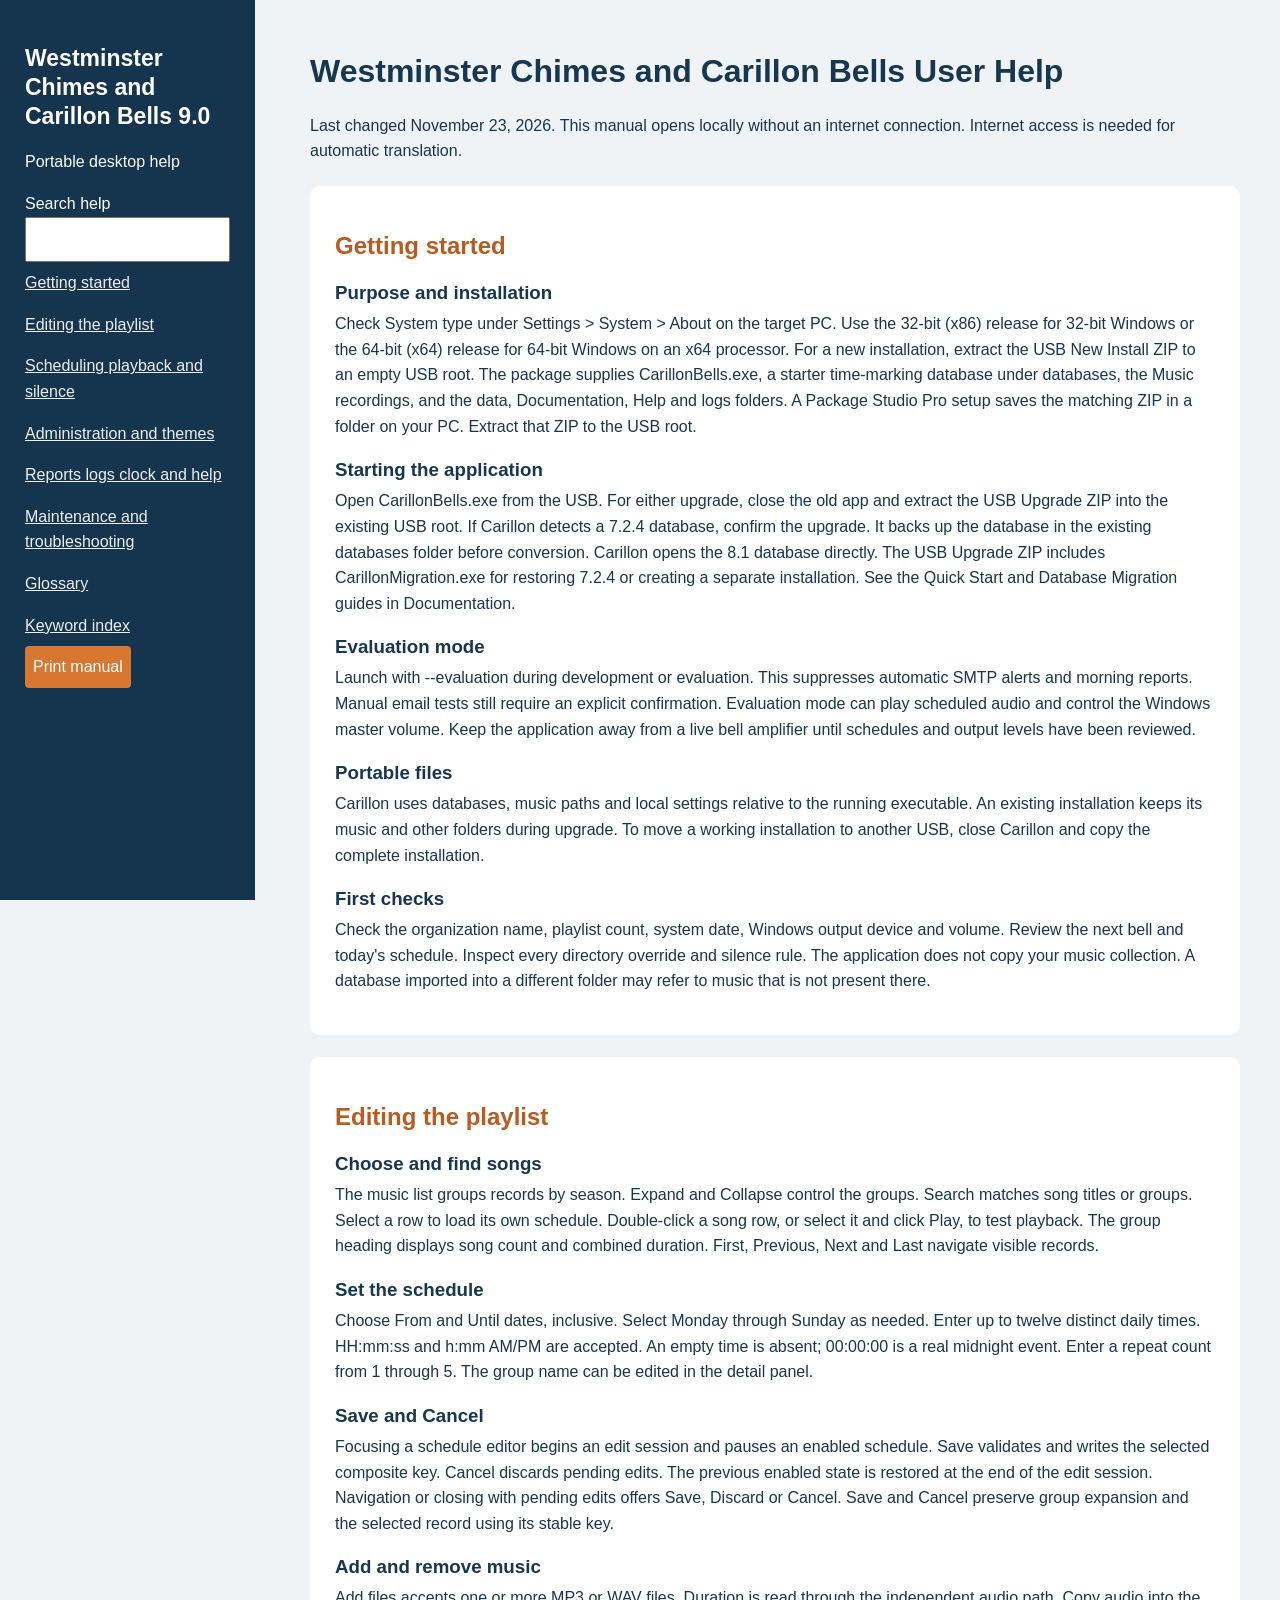
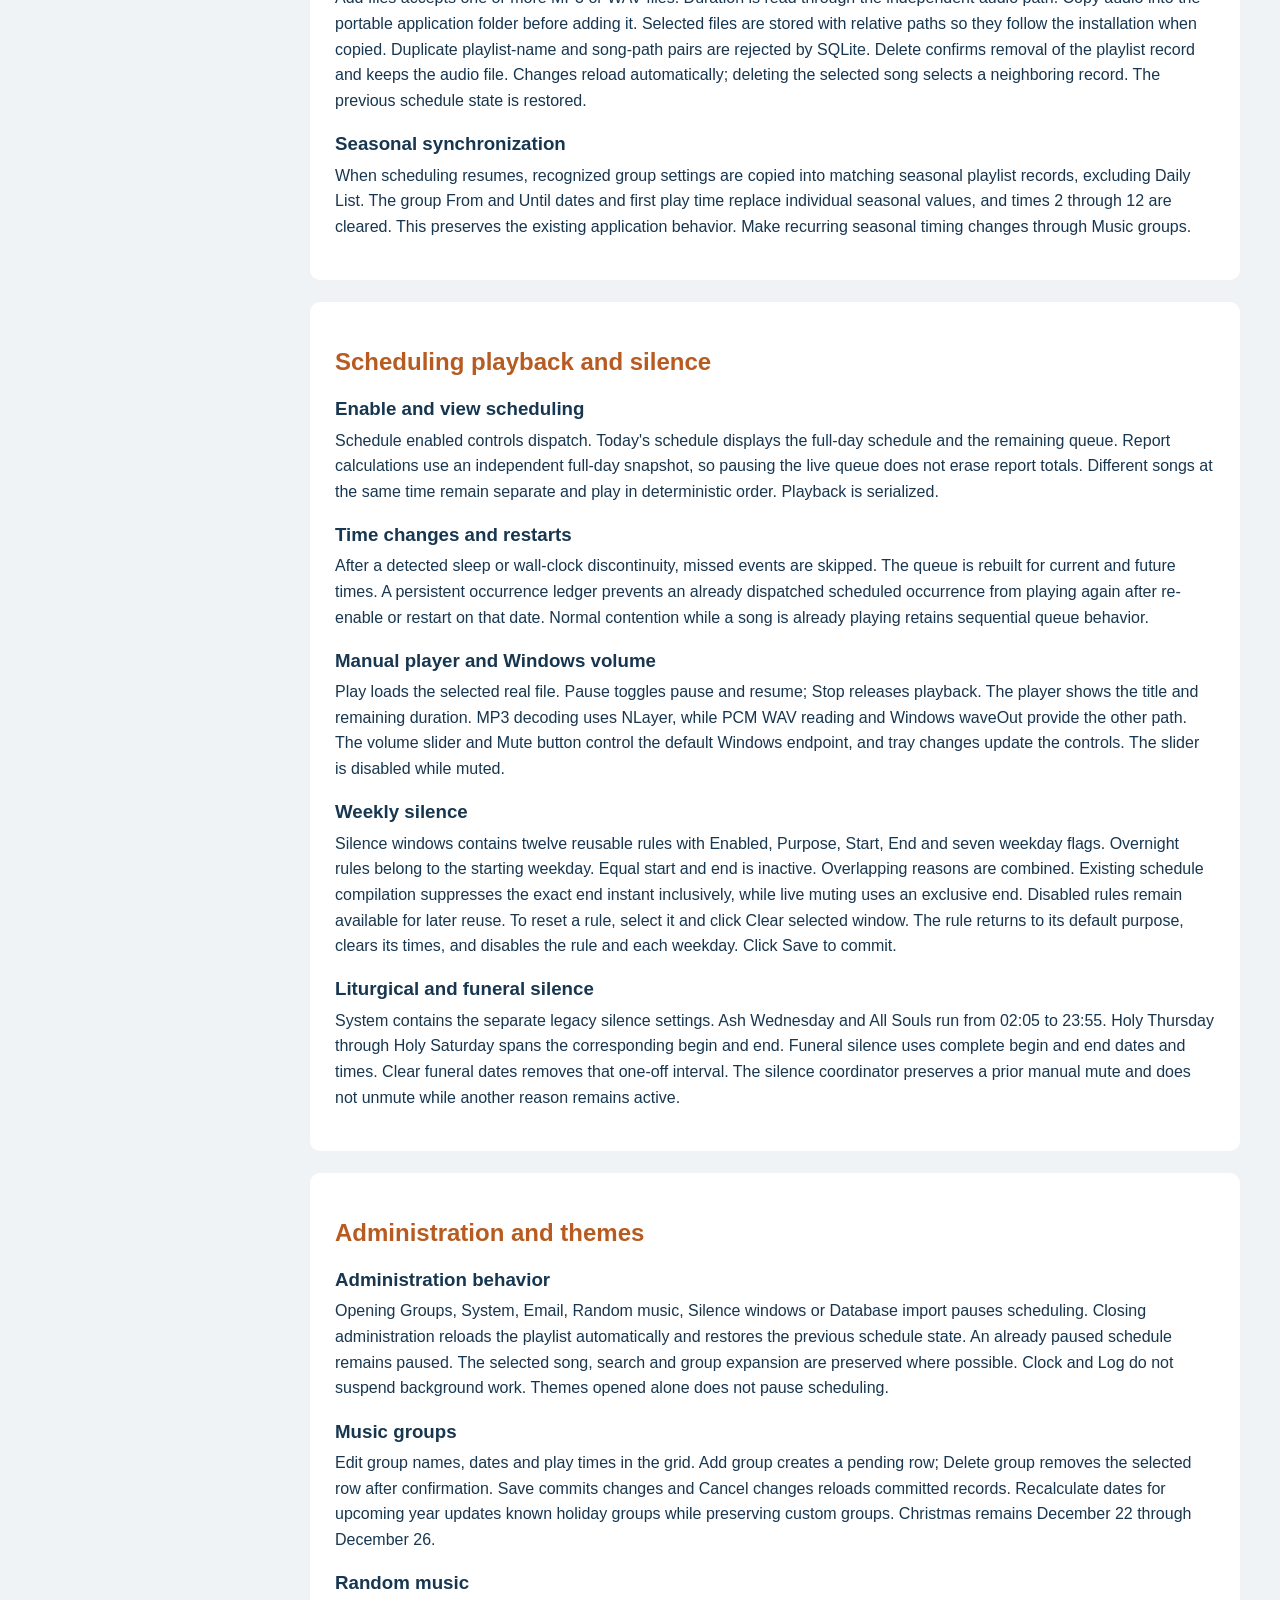
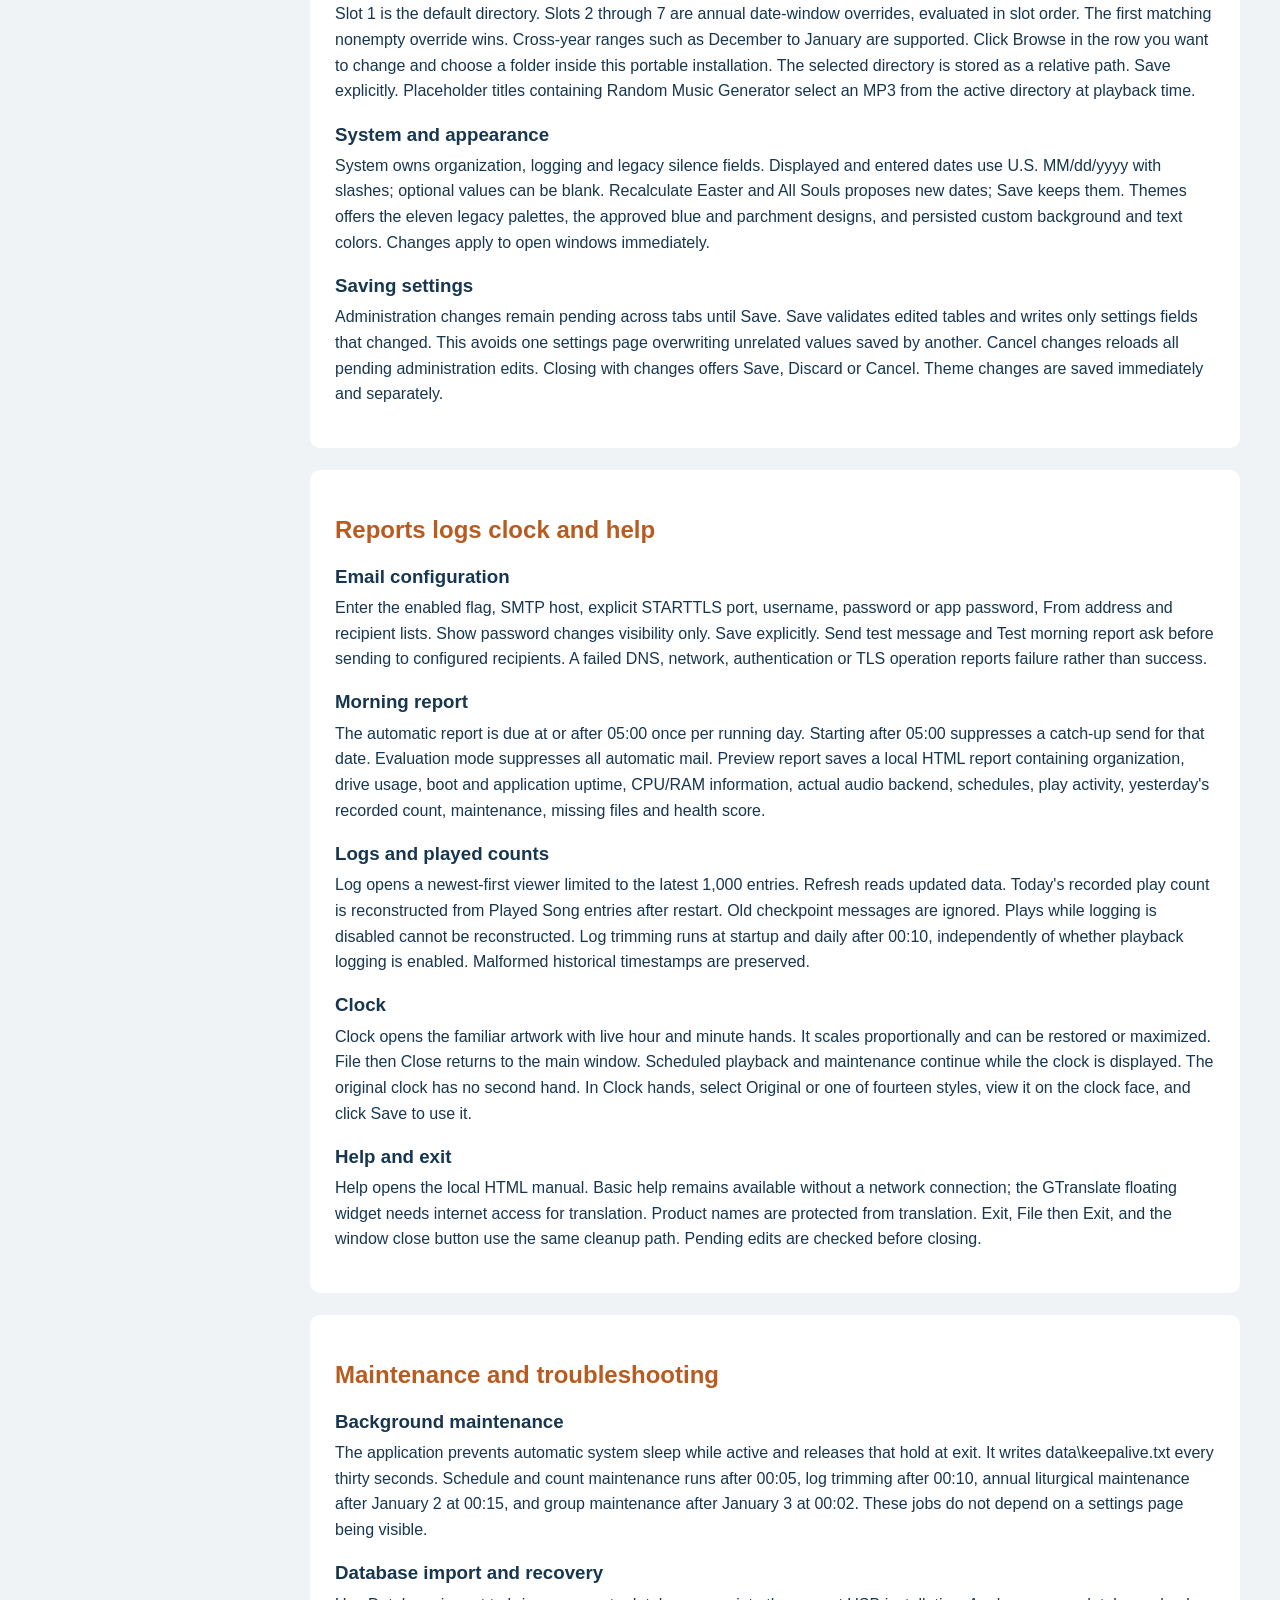
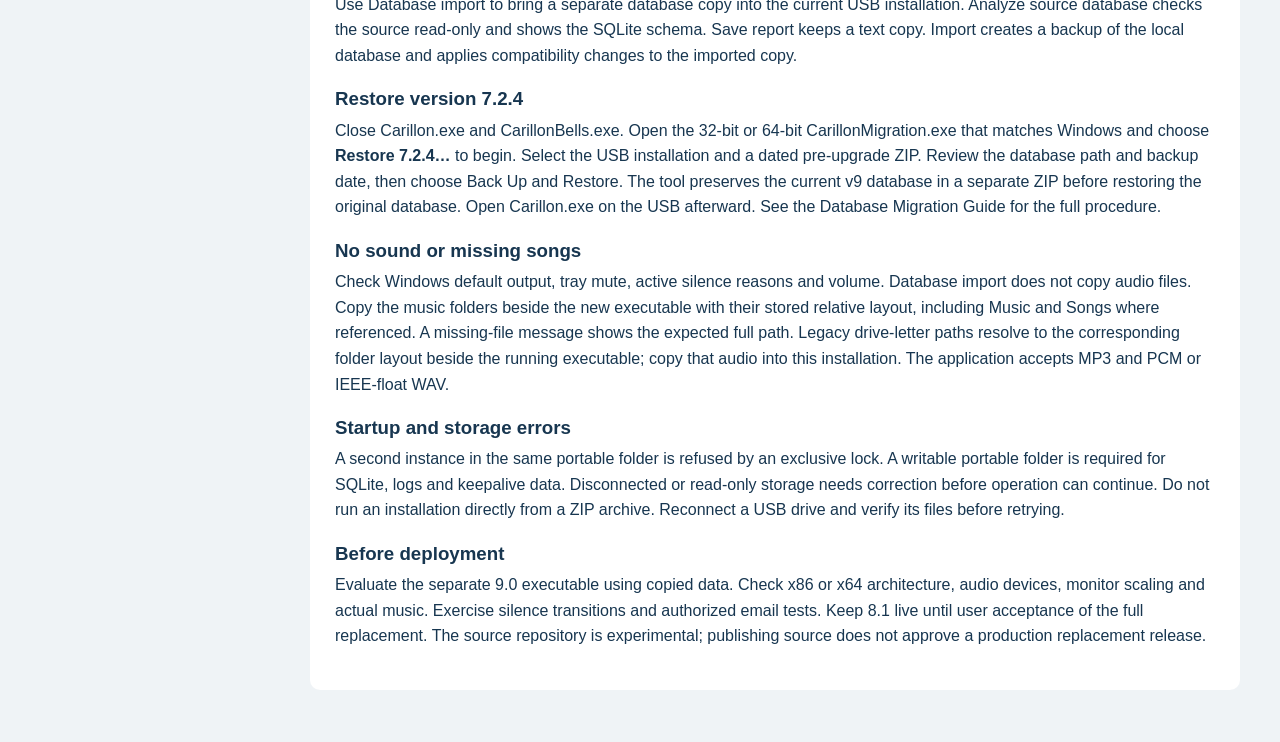
==== commit dd6a4c10: "Add safe 7.2.4 restore and update the v9 guides" ====
--- a/help/index.html
+++ b/help/index.html
@@ -1 +1 @@
-<!doctype html><html lang="en"><head><meta charset="utf-8"><meta name="viewport" content="width=device-width,initial-scale=1"><title>Westminster Chimes and Carillon Bells 9.0 Help</title><link rel="stylesheet" href="assets/help.css"></head><body><aside><h1 class="notranslate" translate="no">Westminster Chimes and Carillon Bells 9.0</h1><p>Portable desktop help</p><label>Search help <input id="search" type="search"></label><nav><a href="#section0">Getting started</a><a href="#section1">Editing the playlist</a><a href="#section2">Scheduling playback and silence</a><a href="#section3">Administration and themes</a><a href="#section4">Reports logs clock and help</a><a href="#section5">Maintenance and troubleshooting</a><a href="glossary.html">Glossary</a><a href="keyword-index.html">Keyword index</a></nav><button onclick="window.print()">Print manual</button></aside><main><h1>Westminster Chimes and Carillon Bells User Help</h1><p>Last changed November 22, 2026. This manual opens locally without an internet connection. Internet access is needed for automatic translation.</p><article id="section0"><h2>Getting started</h2><h3>Purpose and installation</h3><p>Check System type under Settings &gt; System &gt; About on the target PC. Use the 32-bit (x86) release for 32-bit Windows or the 64-bit (x64) release for 64-bit Windows on an x64 processor. For a new installation, extract the USB New Install ZIP to an empty USB root. The package supplies CarillonBells.exe, a starter time-marking database under databases, the Music recordings, and the data, Documentation, Help and logs folders. A Package Studio Pro setup saves the matching ZIP in a folder on your PC. Extract that ZIP to the USB root.</p><h3>Starting the application</h3><p>Open CarillonBells.exe from the USB. For either upgrade, close the old app and extract the USB Upgrade ZIP into the existing USB root. If Carillon detects a 7.2.4 database, confirm the upgrade. It backs up the database in the existing databases folder before conversion. Carillon opens the 8.1 database directly. See the Quick Start and Database Migration guides in Documentation.</p><h3>Evaluation mode</h3><p>Launch with --evaluation during development or evaluation. This suppresses automatic SMTP alerts and morning reports. Manual email tests still require an explicit confirmation. Evaluation mode can play scheduled audio and control the Windows master volume. Keep the application away from a live bell amplifier until schedules and output levels have been reviewed.</p><h3>Portable files</h3><p>Carillon uses databases, music paths and local settings relative to the running executable. An existing installation keeps its music and other folders during upgrade. To move a working installation to another USB, close Carillon and copy the complete installation.</p><h3>First checks</h3><p>Check the organization name, playlist count, system date, Windows output device and volume. Review the next bell and today&#x27;s schedule. Inspect every directory override and silence rule. The application does not copy your music collection. A database imported into a different folder may refer to music that is not present there.</p></article><article id="section1"><h2>Editing the playlist</h2><h3>Choose and find songs</h3><p>The music list groups records by season. Expand and Collapse control the groups. Search matches song titles or groups. Select a row to load its own schedule. Double-click a song row, or select it and click Play, to test playback. The group heading displays song count and combined duration. First, Previous, Next and Last navigate visible records.</p><h3>Set the schedule</h3><p>Choose From and Until dates, inclusive. Select Monday through Sunday as needed. Enter up to twelve distinct daily times. HH:mm:ss and h:mm AM/PM are accepted. An empty time is absent; 00:00:00 is a real midnight event. Enter a repeat count from 1 through 5. The group name can be edited in the detail panel.</p><h3>Save and Cancel</h3><p>Focusing a schedule editor begins an edit session and pauses an enabled schedule. Save validates and writes the selected composite key. Cancel discards pending edits. The previous enabled state is restored at the end of the edit session. Navigation or closing with pending edits offers Save, Discard or Cancel. Save and Cancel preserve group expansion and the selected record using its stable key.</p><h3>Add and remove music</h3><p>Add files accepts one or more MP3 or WAV files. Duration is read through the independent audio path. Copy audio into the portable application folder before adding it. Selected files are stored with relative paths so they follow the installation when copied. Duplicate playlist-name and song-path pairs are rejected by <span class="notranslate" translate="no">SQLite</span>. Delete confirms removal of the playlist record and keeps the audio file. Changes reload automatically; deleting the selected song selects a neighboring record. The previous schedule state is restored.</p><h3>Seasonal synchronization</h3><p>When scheduling resumes, recognized group settings are copied into matching seasonal playlist records, excluding Daily List. The group From and Until dates and first play time replace individual seasonal values, and times 2 through 12 are cleared. This preserves the existing application behavior. Make recurring seasonal timing changes through Music groups.</p></article><article id="section2"><h2>Scheduling playback and silence</h2><h3>Enable and view scheduling</h3><p>Schedule enabled controls dispatch. Today&#x27;s schedule displays the full-day schedule and the remaining queue. Report calculations use an independent full-day snapshot, so pausing the live queue does not erase report totals. Different songs at the same time remain separate and play in deterministic order. Playback is serialized.</p><h3>Time changes and restarts</h3><p>After a detected sleep or wall-clock discontinuity, missed events are skipped. The queue is rebuilt for current and future times. A persistent occurrence ledger prevents an already dispatched scheduled occurrence from playing again after re-enable or restart on that date. Normal contention while a song is already playing retains sequential queue behavior.</p><h3>Manual player and Windows volume</h3><p>Play loads the selected real file. Pause toggles pause and resume; Stop releases playback. The player shows the title and remaining duration. MP3 decoding uses <span class="notranslate" translate="no">NLayer</span>, while PCM WAV reading and Windows waveOut provide the other path. The volume slider and Mute button control the default Windows endpoint, and tray changes update the controls. The slider is disabled while muted.</p><h3>Weekly silence</h3><p>Silence windows contains twelve reusable rules with Enabled, Purpose, Start, End and seven weekday flags. Overnight rules belong to the starting weekday. Equal start and end is inactive. Overlapping reasons are combined. Existing schedule compilation suppresses the exact end instant inclusively, while live muting uses an exclusive end. Disabled rules remain available for later reuse.</p><h3>Liturgical and funeral silence</h3><p>System contains the separate legacy silence settings. Ash Wednesday and All Souls run from 02:05 to 23:55. Holy Thursday through Holy Saturday spans the corresponding begin and end. Funeral silence uses complete begin and end dates and times. Clear funeral dates removes that one-off interval. The silence coordinator preserves a prior manual mute and does not unmute while another reason remains active.</p></article><article id="section3"><h2>Administration and themes</h2><h3>Administration behavior</h3><p>Opening Groups, System, Email, Random music, Silence windows or Database import pauses scheduling. Closing administration reloads the playlist automatically and restores the previous schedule state. An already paused schedule remains paused. The selected song, search and group expansion are preserved where possible. Clock and Log do not suspend background work. Themes opened alone does not pause scheduling.</p><h3>Music groups</h3><p>Edit group names, dates and play times in the grid. Add group creates a pending row; Delete group removes the selected row after confirmation. Save commits changes and Cancel changes reloads committed records. Recalculate dates for upcoming year updates known holiday groups while preserving custom groups. Christmas remains December 22 through December 26.</p><h3>Random music</h3><p>Slot 1 is the default directory. Slots 2 through 7 are annual date-window overrides, evaluated in slot order. The first matching nonempty override wins. Cross-year ranges such as December to January are supported. Select a row and Browse for selected directory to choose a folder inside this portable installation. The selected directory is stored as a relative path. Save explicitly. Placeholder titles containing Random Music Generator select an MP3 from the active directory at playback time.</p><h3>System and appearance</h3><p>System owns organization, logging and legacy silence fields. Displayed and entered dates use U.S. MM/dd/yyyy with slashes; optional values can be blank. Recalculate Easter and All Souls proposes new dates; Save keeps them. Themes offers the eleven legacy palettes, the approved blue and parchment designs, and persisted custom background and text colors. Changes apply to open windows immediately.</p><h3>Saving settings</h3><p>Administration changes remain pending across tabs until Save. Save validates edited tables and writes only settings fields that changed. This avoids one settings page overwriting unrelated values saved by another. Cancel changes reloads all pending administration edits. Closing with changes offers Save, Discard or Cancel. Theme changes are saved immediately and separately.</p></article><article id="section4"><h2>Reports logs clock and help</h2><h3>Email configuration</h3><p>Enter the enabled flag, SMTP host, explicit STARTTLS port, username, password or app password, From address and recipient lists. Show password changes visibility only. Save explicitly. Send test message and Test morning report ask before sending to configured recipients. A failed DNS, network, authentication or TLS operation reports failure rather than success.</p><h3>Morning report</h3><p>The automatic report is due at or after 05:00 once per running day. Starting after 05:00 suppresses a catch-up send for that date. Evaluation mode suppresses all automatic mail. Preview report saves a local HTML report containing organization, drive usage, boot and application uptime, CPU/RAM information, actual audio backend, schedules, play activity, yesterday&#x27;s recorded count, maintenance, missing files and health score.</p><h3>Logs and played counts</h3><p>Log opens a newest-first viewer limited to the latest 1,000 entries. Refresh reads updated data. Today&#x27;s recorded play count is reconstructed from Played Song entries after restart. Old checkpoint messages are ignored. Plays while logging is disabled cannot be reconstructed. Log trimming runs at startup and daily after 00:10, independently of whether playback logging is enabled. Malformed historical timestamps are preserved.</p><h3>Clock</h3><p>Clock opens the familiar artwork with live hour and minute hands. It scales proportionally and can be restored or maximized. File then Close returns to the main window. Scheduled playback and maintenance continue while the clock is displayed. The original clock has no second hand; the display refreshes every second.</p><h3>Help and exit</h3><p>Help opens the local HTML manual. Basic help remains available without a network connection; the GTranslate floating widget needs internet access for translation. Product names are protected from translation. Exit, File then Exit, and the window close button use the same cleanup path. Pending edits are checked before closing.</p></article><article id="section5"><h2>Maintenance and troubleshooting</h2><h3>Background maintenance</h3><p>The application prevents automatic system sleep while active and releases that hold at exit. It writes data\keepalive.txt every thirty seconds. Schedule and count maintenance runs after 00:05, log trimming after 00:10, annual liturgical maintenance after January 2 at 00:15, and group maintenance after January 3 at 00:02. These jobs do not depend on a settings page being visible.</p><h3>Database import and recovery</h3><p>Use Database import to bring a separate database copy into the current USB installation. Analyze source database checks the source read-only. Import creates a backup of the local database and applies compatibility changes to the imported copy. For an in-place USB upgrade or rollback, follow the Database Migration Guide.</p><h3>No sound or missing songs</h3><p>Check Windows default output, tray mute, active silence reasons and volume. Database import does not copy audio files. Copy the music folders beside the new executable with their stored relative layout, including Music and Songs where referenced. A missing-file message shows the expected full path. Legacy drive-letter paths resolve to the corresponding folder layout beside the running executable; copy that audio into this installation. The application accepts MP3 and PCM or IEEE-float WAV.</p><h3>Startup and storage errors</h3><p>A second instance in the same portable folder is refused by an exclusive lock. A writable portable folder is required for <span class="notranslate" translate="no">SQLite</span>, logs and keepalive data. Disconnected or read-only storage needs correction before operation can continue. Do not run an installation directly from a ZIP archive. Reconnect a USB drive and verify its files before retrying.</p><h3>Before deployment</h3><p>Evaluate the separate 9.0 executable using copied data. Check x86 or x64 architecture, audio devices, monitor scaling and actual music. Exercise silence transitions and authorized email tests. Keep 8.1 live until user acceptance of the full replacement. The source repository is experimental; publishing source does not approve a production replacement release.</p></article></main><div class="gtranslate_wrapper"></div><script>document.getElementById('search').addEventListener('input',function(){const query=this.value.toLowerCase();document.querySelectorAll('article').forEach(article=>article.hidden=!article.textContent.toLowerCase().includes(query));});window.gtranslateSettings={default_language:'en',languages:['en','es','fr','de','it','pt','pl','nl','uk','ar','zh-CN','ja','ko','vi','hi','tl'],wrapper_selector:'.gtranslate_wrapper',switcher_horizontal_position:'right',switcher_vertical_position:'bottom',float_switcher_open_direction:'top'};</script><script src="https://cdn.gtranslate.net/widgets/latest/float.js" defer></script><script src="assets/translation-selector.js" defer></script></body></html>+<!doctype html><html lang="en"><head><meta charset="utf-8"><meta name="viewport" content="width=device-width,initial-scale=1"><title>Westminster Chimes and Carillon Bells 9.0 Help</title><link rel="stylesheet" href="assets/help.css"></head><body><aside><h1 class="notranslate" translate="no">Westminster Chimes and Carillon Bells 9.0</h1><p>Portable desktop help</p><label>Search help <input id="search" type="search"></label><nav><a href="#section0">Getting started</a><a href="#section1">Editing the playlist</a><a href="#section2">Scheduling playback and silence</a><a href="#section3">Administration and themes</a><a href="#section4">Reports logs clock and help</a><a href="#section5">Maintenance and troubleshooting</a><a href="glossary.html">Glossary</a><a href="keyword-index.html">Keyword index</a></nav><button onclick="window.print()">Print manual</button></aside><main><h1>Westminster Chimes and Carillon Bells User Help</h1><p>Last changed November 23, 2026. This manual opens locally without an internet connection. Internet access is needed for automatic translation.</p><article id="section0"><h2>Getting started</h2><h3>Purpose and installation</h3><p>Check System type under Settings &gt; System &gt; About on the target PC. Use the 32-bit (x86) release for 32-bit Windows or the 64-bit (x64) release for 64-bit Windows on an x64 processor. For a new installation, extract the USB New Install ZIP to an empty USB root. The package supplies CarillonBells.exe, a starter time-marking database under databases, the Music recordings, and the data, Documentation, Help and logs folders. A Package Studio Pro setup saves the matching ZIP in a folder on your PC. Extract that ZIP to the USB root.</p><h3>Starting the application</h3><p>Open CarillonBells.exe from the USB. For either upgrade, close the old app and extract the USB Upgrade ZIP into the existing USB root. If Carillon detects a 7.2.4 database, confirm the upgrade. It backs up the database in the existing databases folder before conversion. Carillon opens the 8.1 database directly. The USB Upgrade ZIP includes CarillonMigration.exe for restoring 7.2.4 or creating a separate installation. See the Quick Start and Database Migration guides in Documentation.</p><h3>Evaluation mode</h3><p>Launch with --evaluation during development or evaluation. This suppresses automatic SMTP alerts and morning reports. Manual email tests still require an explicit confirmation. Evaluation mode can play scheduled audio and control the Windows master volume. Keep the application away from a live bell amplifier until schedules and output levels have been reviewed.</p><h3>Portable files</h3><p>Carillon uses databases, music paths and local settings relative to the running executable. An existing installation keeps its music and other folders during upgrade. To move a working installation to another USB, close Carillon and copy the complete installation.</p><h3>First checks</h3><p>Check the organization name, playlist count, system date, Windows output device and volume. Review the next bell and today&#x27;s schedule. Inspect every directory override and silence rule. The application does not copy your music collection. A database imported into a different folder may refer to music that is not present there.</p></article><article id="section1"><h2>Editing the playlist</h2><h3>Choose and find songs</h3><p>The music list groups records by season. Expand and Collapse control the groups. Search matches song titles or groups. Select a row to load its own schedule. Double-click a song row, or select it and click Play, to test playback. The group heading displays song count and combined duration. First, Previous, Next and Last navigate visible records.</p><h3>Set the schedule</h3><p>Choose From and Until dates, inclusive. Select Monday through Sunday as needed. Enter up to twelve distinct daily times. HH:mm:ss and h:mm AM/PM are accepted. An empty time is absent; 00:00:00 is a real midnight event. Enter a repeat count from 1 through 5. The group name can be edited in the detail panel.</p><h3>Save and Cancel</h3><p>Focusing a schedule editor begins an edit session and pauses an enabled schedule. Save validates and writes the selected composite key. Cancel discards pending edits. The previous enabled state is restored at the end of the edit session. Navigation or closing with pending edits offers Save, Discard or Cancel. Save and Cancel preserve group expansion and the selected record using its stable key.</p><h3>Add and remove music</h3><p>Add files accepts one or more MP3 or WAV files. Duration is read through the independent audio path. Copy audio into the portable application folder before adding it. Selected files are stored with relative paths so they follow the installation when copied. Duplicate playlist-name and song-path pairs are rejected by <span class="notranslate" translate="no">SQLite</span>. Delete confirms removal of the playlist record and keeps the audio file. Changes reload automatically; deleting the selected song selects a neighboring record. The previous schedule state is restored.</p><h3>Seasonal synchronization</h3><p>When scheduling resumes, recognized group settings are copied into matching seasonal playlist records, excluding Daily List. The group From and Until dates and first play time replace individual seasonal values, and times 2 through 12 are cleared. This preserves the existing application behavior. Make recurring seasonal timing changes through Music groups.</p></article><article id="section2"><h2>Scheduling playback and silence</h2><h3>Enable and view scheduling</h3><p>Schedule enabled controls dispatch. Today&#x27;s schedule displays the full-day schedule and the remaining queue. Report calculations use an independent full-day snapshot, so pausing the live queue does not erase report totals. Different songs at the same time remain separate and play in deterministic order. Playback is serialized.</p><h3>Time changes and restarts</h3><p>After a detected sleep or wall-clock discontinuity, missed events are skipped. The queue is rebuilt for current and future times. A persistent occurrence ledger prevents an already dispatched scheduled occurrence from playing again after re-enable or restart on that date. Normal contention while a song is already playing retains sequential queue behavior.</p><h3>Manual player and Windows volume</h3><p>Play loads the selected real file. Pause toggles pause and resume; Stop releases playback. The player shows the title and remaining duration. MP3 decoding uses <span class="notranslate" translate="no">NLayer</span>, while PCM WAV reading and Windows waveOut provide the other path. The volume slider and Mute button control the default Windows endpoint, and tray changes update the controls. The slider is disabled while muted.</p><h3>Weekly silence</h3><p>Silence windows contains twelve reusable rules with Enabled, Purpose, Start, End and seven weekday flags. Overnight rules belong to the starting weekday. Equal start and end is inactive. Overlapping reasons are combined. Existing schedule compilation suppresses the exact end instant inclusively, while live muting uses an exclusive end. Disabled rules remain available for later reuse. To reset a rule, select it and click Clear selected window. The rule returns to its default purpose, clears its times, and disables the rule and each weekday. Click Save to commit.</p><h3>Liturgical and funeral silence</h3><p>System contains the separate legacy silence settings. Ash Wednesday and All Souls run from 02:05 to 23:55. Holy Thursday through Holy Saturday spans the corresponding begin and end. Funeral silence uses complete begin and end dates and times. Clear funeral dates removes that one-off interval. The silence coordinator preserves a prior manual mute and does not unmute while another reason remains active.</p></article><article id="section3"><h2>Administration and themes</h2><h3>Administration behavior</h3><p>Opening Groups, System, Email, Random music, Silence windows or Database import pauses scheduling. Closing administration reloads the playlist automatically and restores the previous schedule state. An already paused schedule remains paused. The selected song, search and group expansion are preserved where possible. Clock and Log do not suspend background work. Themes opened alone does not pause scheduling.</p><h3>Music groups</h3><p>Edit group names, dates and play times in the grid. Add group creates a pending row; Delete group removes the selected row after confirmation. Save commits changes and Cancel changes reloads committed records. Recalculate dates for upcoming year updates known holiday groups while preserving custom groups. Christmas remains December 22 through December 26.</p><h3>Random music</h3><p>Slot 1 is the default directory. Slots 2 through 7 are annual date-window overrides, evaluated in slot order. The first matching nonempty override wins. Cross-year ranges such as December to January are supported. Click Browse in the row you want to change and choose a folder inside this portable installation. The selected directory is stored as a relative path. Save explicitly. Placeholder titles containing Random Music Generator select an MP3 from the active directory at playback time.</p><h3>System and appearance</h3><p>System owns organization, logging and legacy silence fields. Displayed and entered dates use U.S. MM/dd/yyyy with slashes; optional values can be blank. Recalculate Easter and All Souls proposes new dates; Save keeps them. Themes offers the eleven legacy palettes, the approved blue and parchment designs, and persisted custom background and text colors. Changes apply to open windows immediately.</p><h3>Saving settings</h3><p>Administration changes remain pending across tabs until Save. Save validates edited tables and writes only settings fields that changed. This avoids one settings page overwriting unrelated values saved by another. Cancel changes reloads all pending administration edits. Closing with changes offers Save, Discard or Cancel. Theme changes are saved immediately and separately.</p></article><article id="section4"><h2>Reports logs clock and help</h2><h3>Email configuration</h3><p>Enter the enabled flag, SMTP host, explicit STARTTLS port, username, password or app password, From address and recipient lists. Show password changes visibility only. Save explicitly. Send test message and Test morning report ask before sending to configured recipients. A failed DNS, network, authentication or TLS operation reports failure rather than success.</p><h3>Morning report</h3><p>The automatic report is due at or after 05:00 once per running day. Starting after 05:00 suppresses a catch-up send for that date. Evaluation mode suppresses all automatic mail. Preview report saves a local HTML report containing organization, drive usage, boot and application uptime, CPU/RAM information, actual audio backend, schedules, play activity, yesterday&#x27;s recorded count, maintenance, missing files and health score.</p><h3>Logs and played counts</h3><p>Log opens a newest-first viewer limited to the latest 1,000 entries. Refresh reads updated data. Today&#x27;s recorded play count is reconstructed from Played Song entries after restart. Old checkpoint messages are ignored. Plays while logging is disabled cannot be reconstructed. Log trimming runs at startup and daily after 00:10, independently of whether playback logging is enabled. Malformed historical timestamps are preserved.</p><h3>Clock</h3><p>Clock opens the familiar artwork with live hour and minute hands. It scales proportionally and can be restored or maximized. File then Close returns to the main window. Scheduled playback and maintenance continue while the clock is displayed. The original clock has no second hand. In Clock hands, select Original or one of fourteen styles, view it on the clock face, and click Save to use it.</p><h3>Help and exit</h3><p>Help opens the local HTML manual. Basic help remains available without a network connection; the GTranslate floating widget needs internet access for translation. Product names are protected from translation. Exit, File then Exit, and the window close button use the same cleanup path. Pending edits are checked before closing.</p></article><article id="section5"><h2>Maintenance and troubleshooting</h2><h3>Background maintenance</h3><p>The application prevents automatic system sleep while active and releases that hold at exit. It writes data\keepalive.txt every thirty seconds. Schedule and count maintenance runs after 00:05, log trimming after 00:10, annual liturgical maintenance after January 2 at 00:15, and group maintenance after January 3 at 00:02. These jobs do not depend on a settings page being visible.</p><h3>Database import and recovery</h3><p>Use Database import to bring a separate database copy into the current USB installation. Analyze source database checks the source read-only and shows the SQLite schema. Save report keeps a text copy. Import creates a backup of the local database and applies compatibility changes to the imported copy.</p><h3 id="restore-724">Restore version 7.2.4</h3><p>Close Carillon.exe and CarillonBells.exe. Open the 32-bit or 64-bit CarillonMigration.exe that matches Windows and choose <strong>Restore 7.2.4…</strong> to begin. Select the USB installation and a dated pre-upgrade ZIP. Review the database path and backup date, then choose Back Up and Restore. The tool preserves the current v9 database in a separate ZIP before restoring the original database. Open Carillon.exe on the USB afterward. See the Database Migration Guide for the full procedure.</p><h3>No sound or missing songs</h3><p>Check Windows default output, tray mute, active silence reasons and volume. Database import does not copy audio files. Copy the music folders beside the new executable with their stored relative layout, including Music and Songs where referenced. A missing-file message shows the expected full path. Legacy drive-letter paths resolve to the corresponding folder layout beside the running executable; copy that audio into this installation. The application accepts MP3 and PCM or IEEE-float WAV.</p><h3>Startup and storage errors</h3><p>A second instance in the same portable folder is refused by an exclusive lock. A writable portable folder is required for <span class="notranslate" translate="no">SQLite</span>, logs and keepalive data. Disconnected or read-only storage needs correction before operation can continue. Do not run an installation directly from a ZIP archive. Reconnect a USB drive and verify its files before retrying.</p><h3>Before deployment</h3><p>Evaluate the separate 9.0 executable using copied data. Check x86 or x64 architecture, audio devices, monitor scaling and actual music. Exercise silence transitions and authorized email tests. Keep 8.1 live until user acceptance of the full replacement. The source repository is experimental; publishing source does not approve a production replacement release.</p></article></main><div class="gtranslate_wrapper"></div><script>document.getElementById('search').addEventListener('input',function(){const query=this.value.toLowerCase();document.querySelectorAll('article').forEach(article=>article.hidden=!article.textContent.toLowerCase().includes(query));});window.gtranslateSettings={default_language:'en',languages:['en','es','fr','de','it','pt','pl','nl','uk','ar','zh-CN','ja','ko','vi','hi','tl'],wrapper_selector:'.gtranslate_wrapper',switcher_horizontal_position:'right',switcher_vertical_position:'bottom',float_switcher_open_direction:'top'};</script><script src="https://cdn.gtranslate.net/widgets/latest/float.js" defer></script><script src="assets/translation-selector.js" defer></script></body></html>
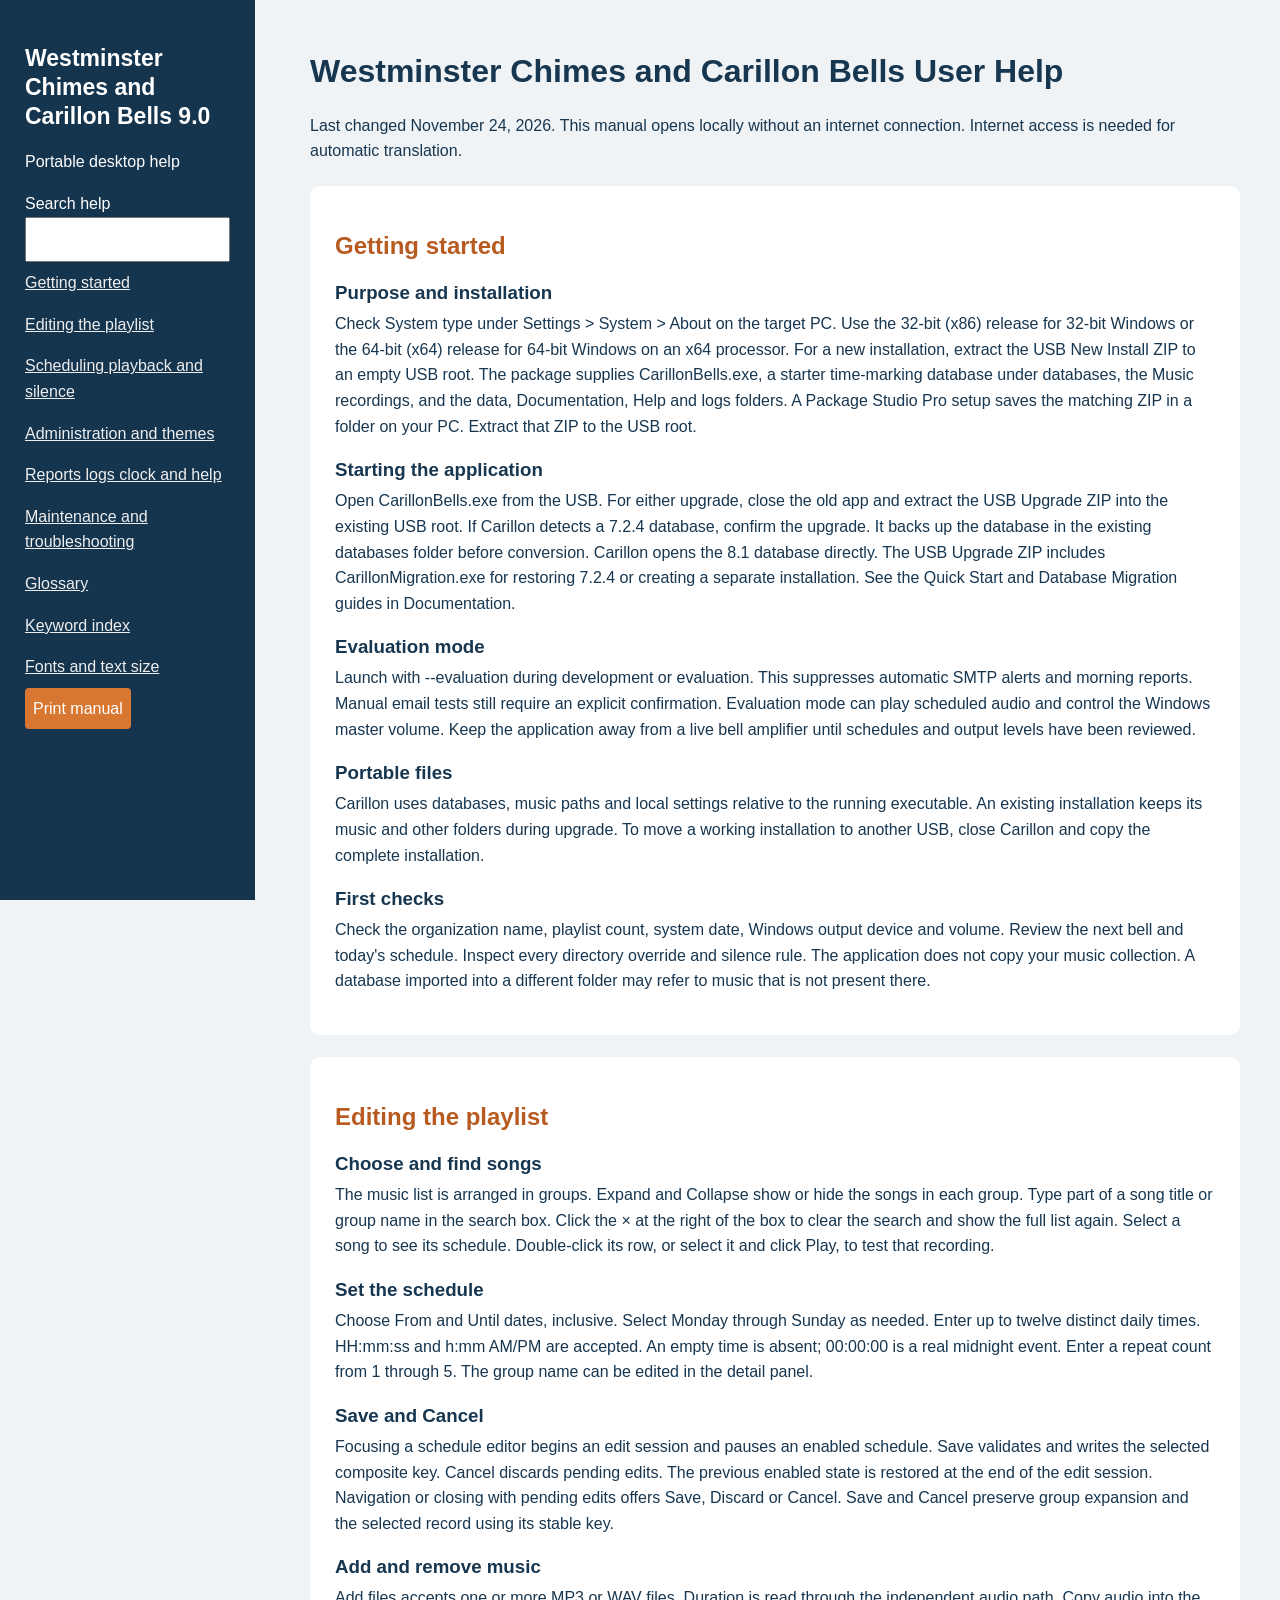
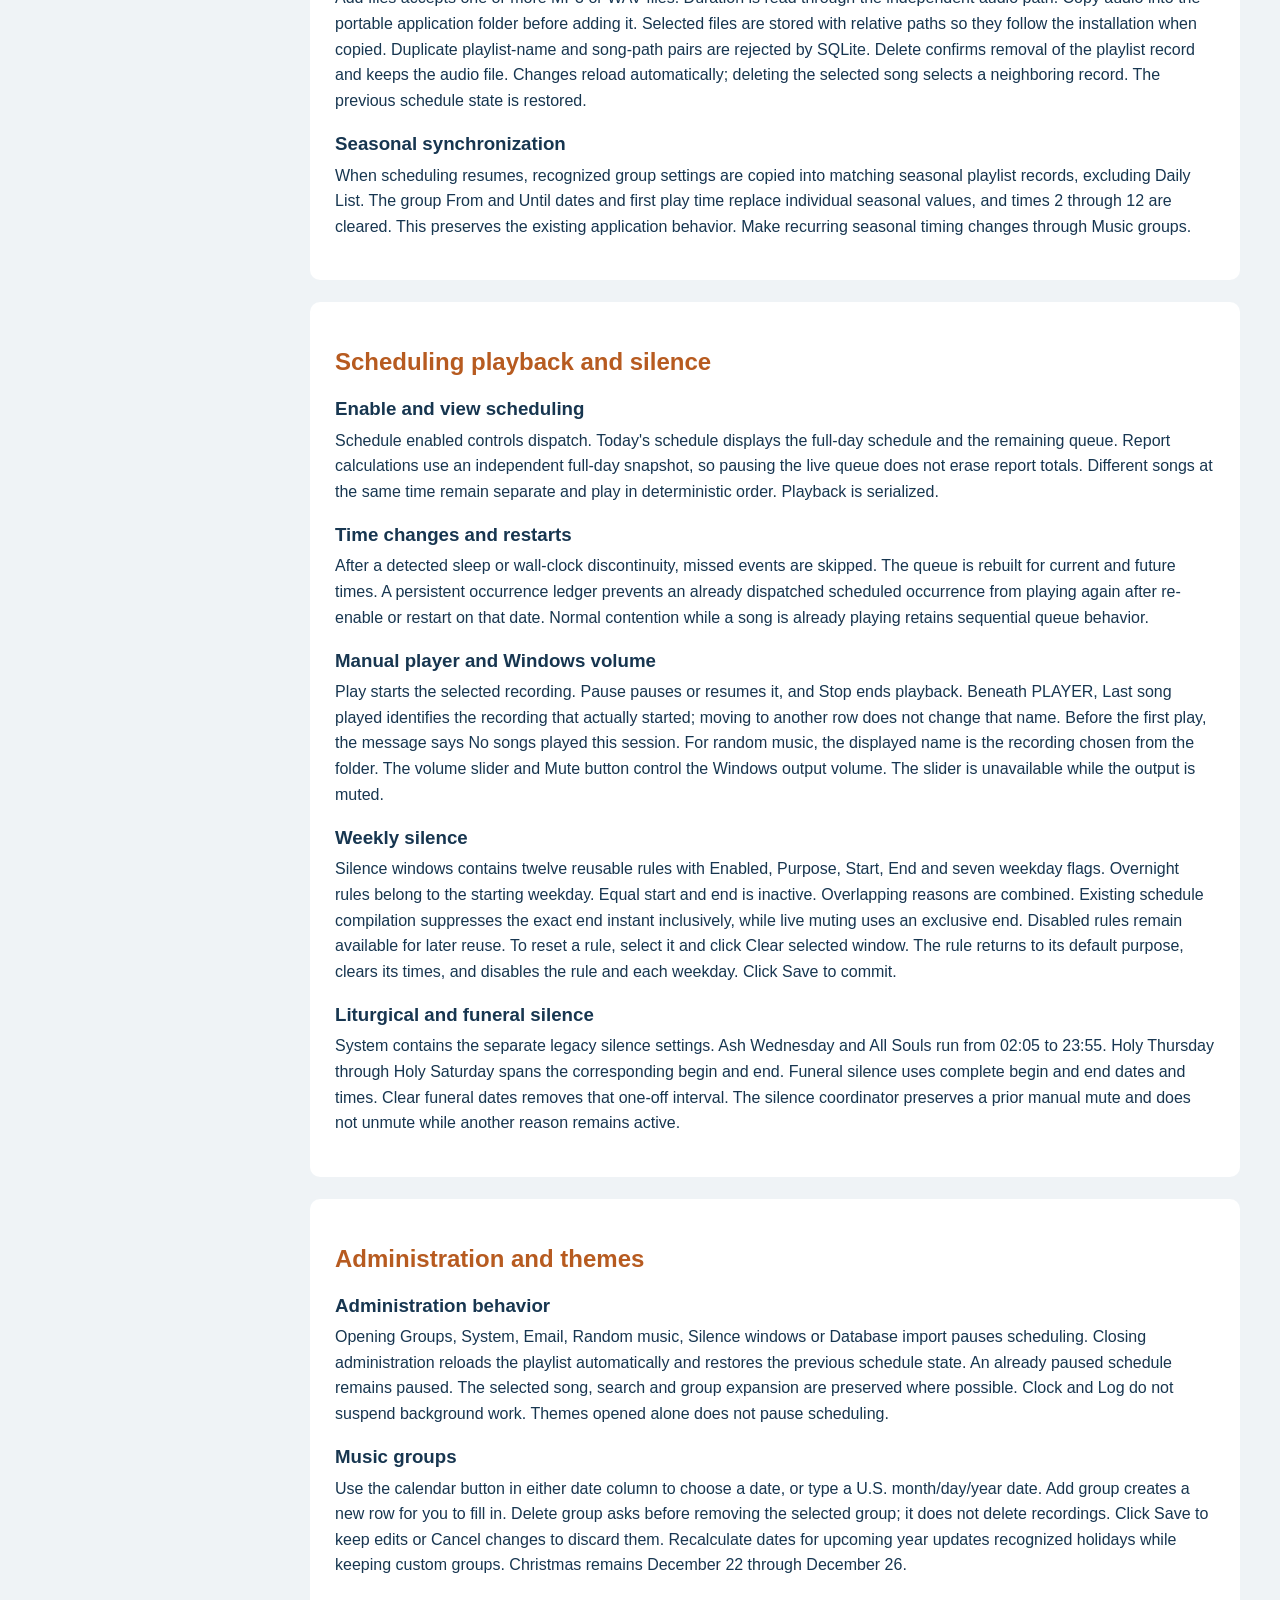
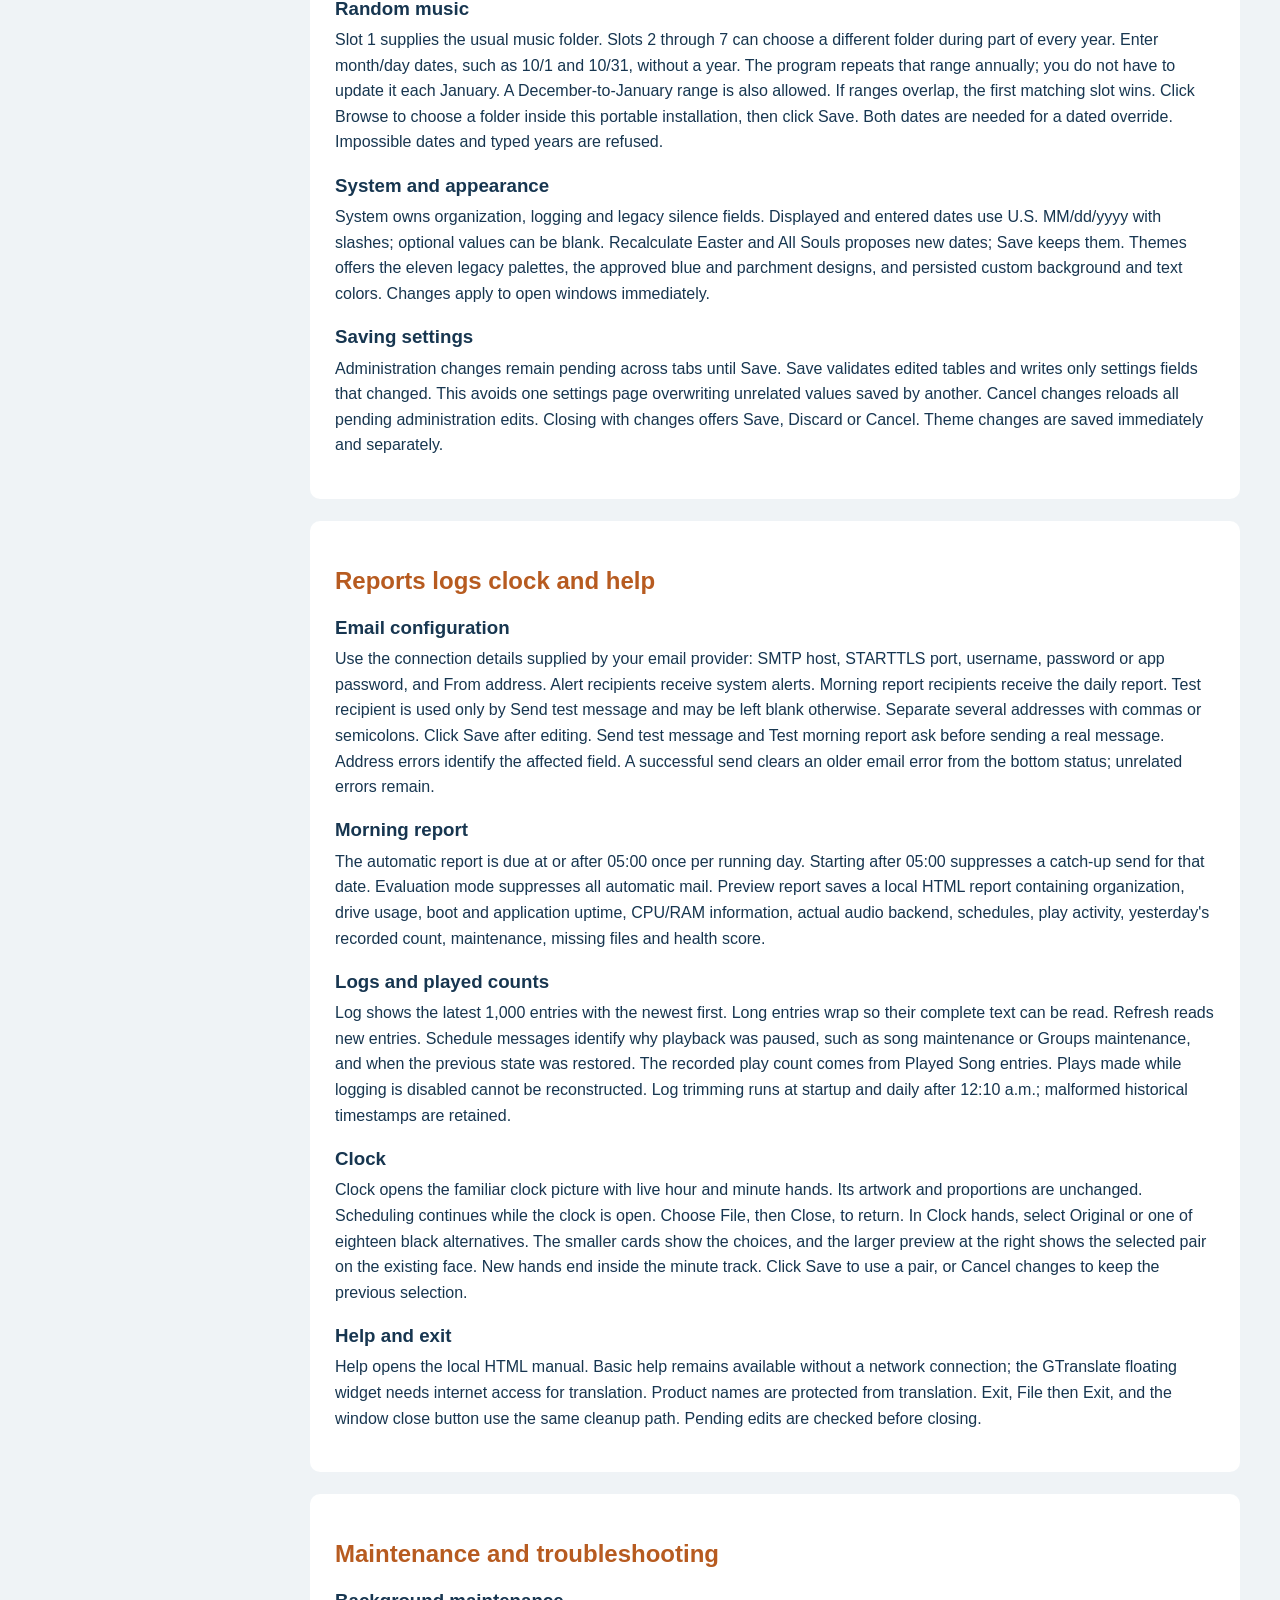
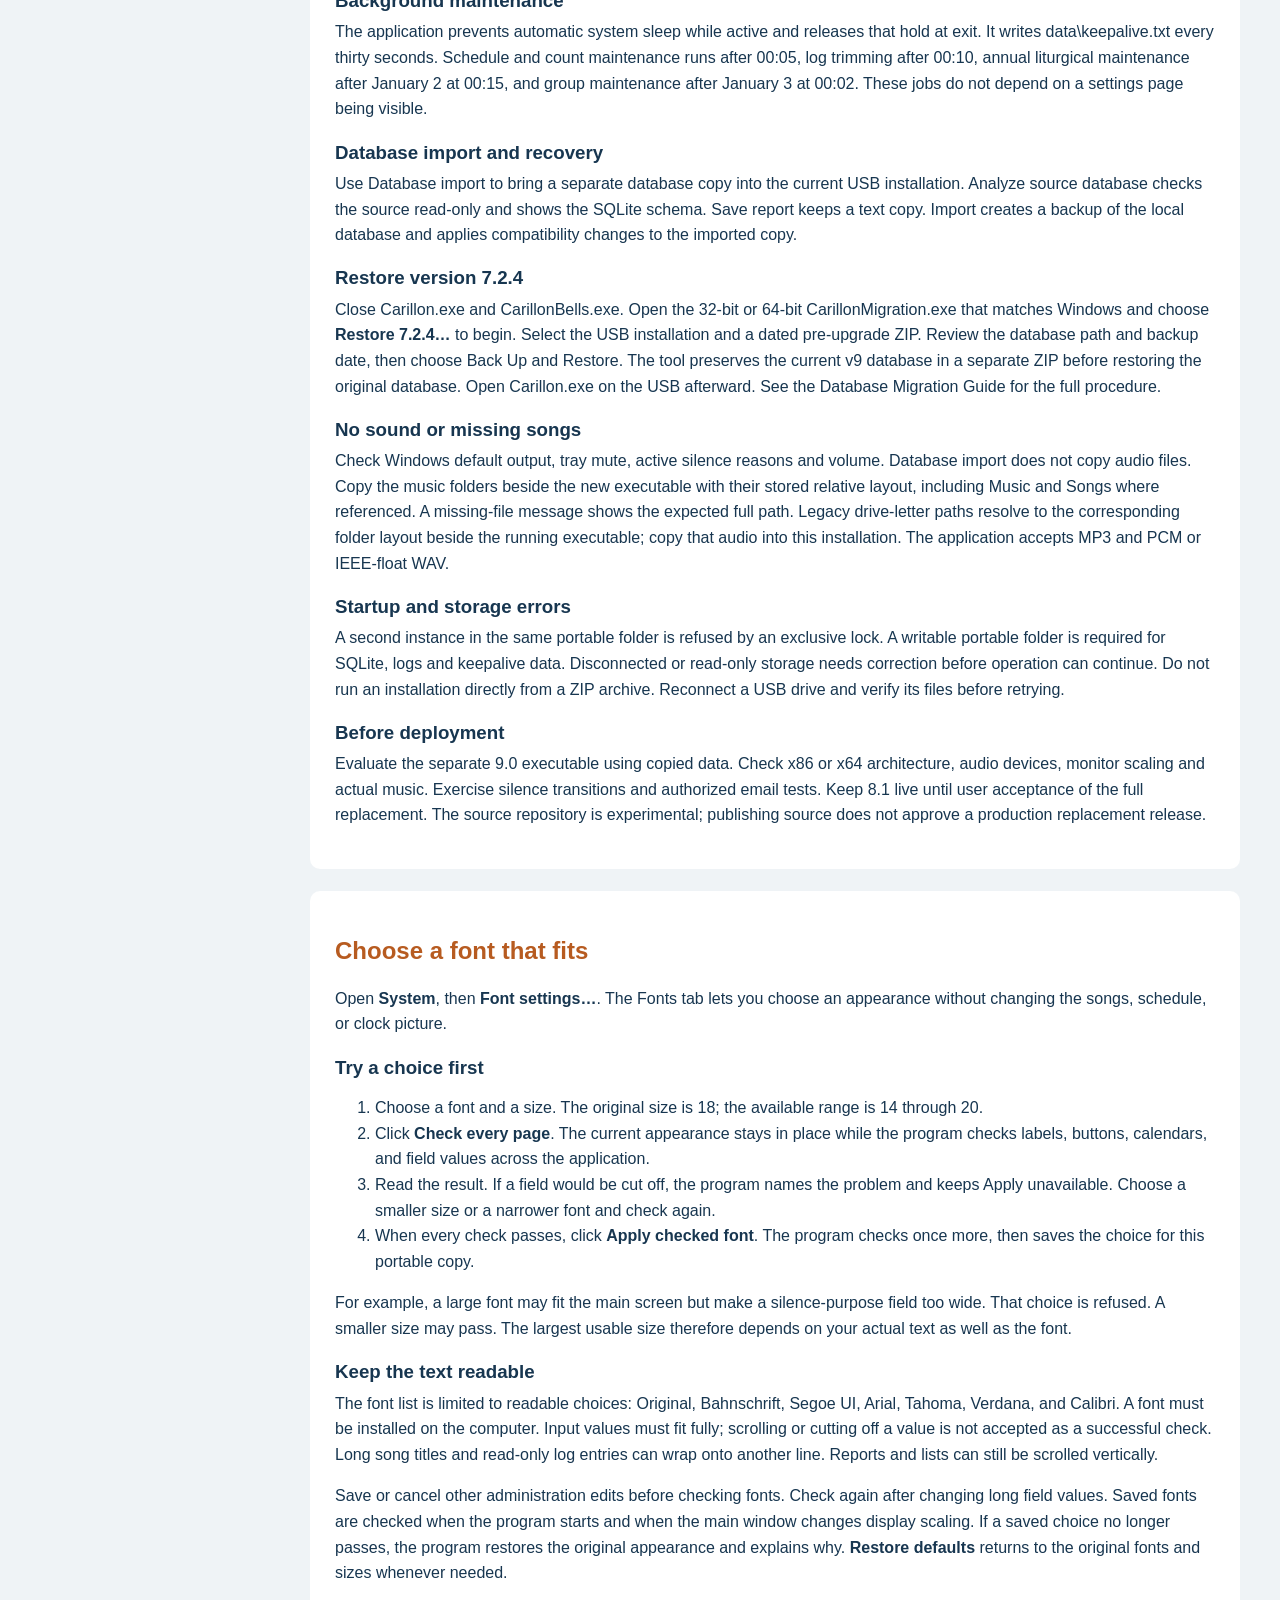
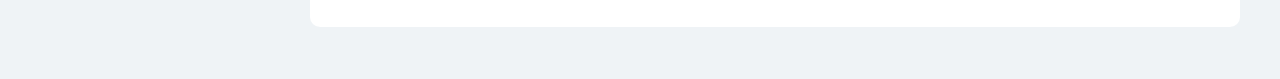
==== commit 7bae2b2c: "Document the new UI controls and safe font review workflow" ====
--- a/help/index.html
+++ b/help/index.html
@@ -1 +1 @@
-<!doctype html><html lang="en"><head><meta charset="utf-8"><meta name="viewport" content="width=device-width,initial-scale=1"><title>Westminster Chimes and Carillon Bells 9.0 Help</title><link rel="stylesheet" href="assets/help.css"></head><body><aside><h1 class="notranslate" translate="no">Westminster Chimes and Carillon Bells 9.0</h1><p>Portable desktop help</p><label>Search help <input id="search" type="search"></label><nav><a href="#section0">Getting started</a><a href="#section1">Editing the playlist</a><a href="#section2">Scheduling playback and silence</a><a href="#section3">Administration and themes</a><a href="#section4">Reports logs clock and help</a><a href="#section5">Maintenance and troubleshooting</a><a href="glossary.html">Glossary</a><a href="keyword-index.html">Keyword index</a></nav><button onclick="window.print()">Print manual</button></aside><main><h1>Westminster Chimes and Carillon Bells User Help</h1><p>Last changed November 23, 2026. This manual opens locally without an internet connection. Internet access is needed for automatic translation.</p><article id="section0"><h2>Getting started</h2><h3>Purpose and installation</h3><p>Check System type under Settings &gt; System &gt; About on the target PC. Use the 32-bit (x86) release for 32-bit Windows or the 64-bit (x64) release for 64-bit Windows on an x64 processor. For a new installation, extract the USB New Install ZIP to an empty USB root. The package supplies CarillonBells.exe, a starter time-marking database under databases, the Music recordings, and the data, Documentation, Help and logs folders. A Package Studio Pro setup saves the matching ZIP in a folder on your PC. Extract that ZIP to the USB root.</p><h3>Starting the application</h3><p>Open CarillonBells.exe from the USB. For either upgrade, close the old app and extract the USB Upgrade ZIP into the existing USB root. If Carillon detects a 7.2.4 database, confirm the upgrade. It backs up the database in the existing databases folder before conversion. Carillon opens the 8.1 database directly. The USB Upgrade ZIP includes CarillonMigration.exe for restoring 7.2.4 or creating a separate installation. See the Quick Start and Database Migration guides in Documentation.</p><h3>Evaluation mode</h3><p>Launch with --evaluation during development or evaluation. This suppresses automatic SMTP alerts and morning reports. Manual email tests still require an explicit confirmation. Evaluation mode can play scheduled audio and control the Windows master volume. Keep the application away from a live bell amplifier until schedules and output levels have been reviewed.</p><h3>Portable files</h3><p>Carillon uses databases, music paths and local settings relative to the running executable. An existing installation keeps its music and other folders during upgrade. To move a working installation to another USB, close Carillon and copy the complete installation.</p><h3>First checks</h3><p>Check the organization name, playlist count, system date, Windows output device and volume. Review the next bell and today&#x27;s schedule. Inspect every directory override and silence rule. The application does not copy your music collection. A database imported into a different folder may refer to music that is not present there.</p></article><article id="section1"><h2>Editing the playlist</h2><h3>Choose and find songs</h3><p>The music list groups records by season. Expand and Collapse control the groups. Search matches song titles or groups. Select a row to load its own schedule. Double-click a song row, or select it and click Play, to test playback. The group heading displays song count and combined duration. First, Previous, Next and Last navigate visible records.</p><h3>Set the schedule</h3><p>Choose From and Until dates, inclusive. Select Monday through Sunday as needed. Enter up to twelve distinct daily times. HH:mm:ss and h:mm AM/PM are accepted. An empty time is absent; 00:00:00 is a real midnight event. Enter a repeat count from 1 through 5. The group name can be edited in the detail panel.</p><h3>Save and Cancel</h3><p>Focusing a schedule editor begins an edit session and pauses an enabled schedule. Save validates and writes the selected composite key. Cancel discards pending edits. The previous enabled state is restored at the end of the edit session. Navigation or closing with pending edits offers Save, Discard or Cancel. Save and Cancel preserve group expansion and the selected record using its stable key.</p><h3>Add and remove music</h3><p>Add files accepts one or more MP3 or WAV files. Duration is read through the independent audio path. Copy audio into the portable application folder before adding it. Selected files are stored with relative paths so they follow the installation when copied. Duplicate playlist-name and song-path pairs are rejected by <span class="notranslate" translate="no">SQLite</span>. Delete confirms removal of the playlist record and keeps the audio file. Changes reload automatically; deleting the selected song selects a neighboring record. The previous schedule state is restored.</p><h3>Seasonal synchronization</h3><p>When scheduling resumes, recognized group settings are copied into matching seasonal playlist records, excluding Daily List. The group From and Until dates and first play time replace individual seasonal values, and times 2 through 12 are cleared. This preserves the existing application behavior. Make recurring seasonal timing changes through Music groups.</p></article><article id="section2"><h2>Scheduling playback and silence</h2><h3>Enable and view scheduling</h3><p>Schedule enabled controls dispatch. Today&#x27;s schedule displays the full-day schedule and the remaining queue. Report calculations use an independent full-day snapshot, so pausing the live queue does not erase report totals. Different songs at the same time remain separate and play in deterministic order. Playback is serialized.</p><h3>Time changes and restarts</h3><p>After a detected sleep or wall-clock discontinuity, missed events are skipped. The queue is rebuilt for current and future times. A persistent occurrence ledger prevents an already dispatched scheduled occurrence from playing again after re-enable or restart on that date. Normal contention while a song is already playing retains sequential queue behavior.</p><h3>Manual player and Windows volume</h3><p>Play loads the selected real file. Pause toggles pause and resume; Stop releases playback. The player shows the title and remaining duration. MP3 decoding uses <span class="notranslate" translate="no">NLayer</span>, while PCM WAV reading and Windows waveOut provide the other path. The volume slider and Mute button control the default Windows endpoint, and tray changes update the controls. The slider is disabled while muted.</p><h3>Weekly silence</h3><p>Silence windows contains twelve reusable rules with Enabled, Purpose, Start, End and seven weekday flags. Overnight rules belong to the starting weekday. Equal start and end is inactive. Overlapping reasons are combined. Existing schedule compilation suppresses the exact end instant inclusively, while live muting uses an exclusive end. Disabled rules remain available for later reuse. To reset a rule, select it and click Clear selected window. The rule returns to its default purpose, clears its times, and disables the rule and each weekday. Click Save to commit.</p><h3>Liturgical and funeral silence</h3><p>System contains the separate legacy silence settings. Ash Wednesday and All Souls run from 02:05 to 23:55. Holy Thursday through Holy Saturday spans the corresponding begin and end. Funeral silence uses complete begin and end dates and times. Clear funeral dates removes that one-off interval. The silence coordinator preserves a prior manual mute and does not unmute while another reason remains active.</p></article><article id="section3"><h2>Administration and themes</h2><h3>Administration behavior</h3><p>Opening Groups, System, Email, Random music, Silence windows or Database import pauses scheduling. Closing administration reloads the playlist automatically and restores the previous schedule state. An already paused schedule remains paused. The selected song, search and group expansion are preserved where possible. Clock and Log do not suspend background work. Themes opened alone does not pause scheduling.</p><h3>Music groups</h3><p>Edit group names, dates and play times in the grid. Add group creates a pending row; Delete group removes the selected row after confirmation. Save commits changes and Cancel changes reloads committed records. Recalculate dates for upcoming year updates known holiday groups while preserving custom groups. Christmas remains December 22 through December 26.</p><h3>Random music</h3><p>Slot 1 is the default directory. Slots 2 through 7 are annual date-window overrides, evaluated in slot order. The first matching nonempty override wins. Cross-year ranges such as December to January are supported. Click Browse in the row you want to change and choose a folder inside this portable installation. The selected directory is stored as a relative path. Save explicitly. Placeholder titles containing Random Music Generator select an MP3 from the active directory at playback time.</p><h3>System and appearance</h3><p>System owns organization, logging and legacy silence fields. Displayed and entered dates use U.S. MM/dd/yyyy with slashes; optional values can be blank. Recalculate Easter and All Souls proposes new dates; Save keeps them. Themes offers the eleven legacy palettes, the approved blue and parchment designs, and persisted custom background and text colors. Changes apply to open windows immediately.</p><h3>Saving settings</h3><p>Administration changes remain pending across tabs until Save. Save validates edited tables and writes only settings fields that changed. This avoids one settings page overwriting unrelated values saved by another. Cancel changes reloads all pending administration edits. Closing with changes offers Save, Discard or Cancel. Theme changes are saved immediately and separately.</p></article><article id="section4"><h2>Reports logs clock and help</h2><h3>Email configuration</h3><p>Enter the enabled flag, SMTP host, explicit STARTTLS port, username, password or app password, From address and recipient lists. Show password changes visibility only. Save explicitly. Send test message and Test morning report ask before sending to configured recipients. A failed DNS, network, authentication or TLS operation reports failure rather than success.</p><h3>Morning report</h3><p>The automatic report is due at or after 05:00 once per running day. Starting after 05:00 suppresses a catch-up send for that date. Evaluation mode suppresses all automatic mail. Preview report saves a local HTML report containing organization, drive usage, boot and application uptime, CPU/RAM information, actual audio backend, schedules, play activity, yesterday&#x27;s recorded count, maintenance, missing files and health score.</p><h3>Logs and played counts</h3><p>Log opens a newest-first viewer limited to the latest 1,000 entries. Refresh reads updated data. Today&#x27;s recorded play count is reconstructed from Played Song entries after restart. Old checkpoint messages are ignored. Plays while logging is disabled cannot be reconstructed. Log trimming runs at startup and daily after 00:10, independently of whether playback logging is enabled. Malformed historical timestamps are preserved.</p><h3>Clock</h3><p>Clock opens the familiar artwork with live hour and minute hands. It scales proportionally and can be restored or maximized. File then Close returns to the main window. Scheduled playback and maintenance continue while the clock is displayed. The original clock has no second hand. In Clock hands, select Original or one of fourteen styles, view it on the clock face, and click Save to use it.</p><h3>Help and exit</h3><p>Help opens the local HTML manual. Basic help remains available without a network connection; the GTranslate floating widget needs internet access for translation. Product names are protected from translation. Exit, File then Exit, and the window close button use the same cleanup path. Pending edits are checked before closing.</p></article><article id="section5"><h2>Maintenance and troubleshooting</h2><h3>Background maintenance</h3><p>The application prevents automatic system sleep while active and releases that hold at exit. It writes data\keepalive.txt every thirty seconds. Schedule and count maintenance runs after 00:05, log trimming after 00:10, annual liturgical maintenance after January 2 at 00:15, and group maintenance after January 3 at 00:02. These jobs do not depend on a settings page being visible.</p><h3>Database import and recovery</h3><p>Use Database import to bring a separate database copy into the current USB installation. Analyze source database checks the source read-only and shows the SQLite schema. Save report keeps a text copy. Import creates a backup of the local database and applies compatibility changes to the imported copy.</p><h3 id="restore-724">Restore version 7.2.4</h3><p>Close Carillon.exe and CarillonBells.exe. Open the 32-bit or 64-bit CarillonMigration.exe that matches Windows and choose <strong>Restore 7.2.4…</strong> to begin. Select the USB installation and a dated pre-upgrade ZIP. Review the database path and backup date, then choose Back Up and Restore. The tool preserves the current v9 database in a separate ZIP before restoring the original database. Open Carillon.exe on the USB afterward. See the Database Migration Guide for the full procedure.</p><h3>No sound or missing songs</h3><p>Check Windows default output, tray mute, active silence reasons and volume. Database import does not copy audio files. Copy the music folders beside the new executable with their stored relative layout, including Music and Songs where referenced. A missing-file message shows the expected full path. Legacy drive-letter paths resolve to the corresponding folder layout beside the running executable; copy that audio into this installation. The application accepts MP3 and PCM or IEEE-float WAV.</p><h3>Startup and storage errors</h3><p>A second instance in the same portable folder is refused by an exclusive lock. A writable portable folder is required for <span class="notranslate" translate="no">SQLite</span>, logs and keepalive data. Disconnected or read-only storage needs correction before operation can continue. Do not run an installation directly from a ZIP archive. Reconnect a USB drive and verify its files before retrying.</p><h3>Before deployment</h3><p>Evaluate the separate 9.0 executable using copied data. Check x86 or x64 architecture, audio devices, monitor scaling and actual music. Exercise silence transitions and authorized email tests. Keep 8.1 live until user acceptance of the full replacement. The source repository is experimental; publishing source does not approve a production replacement release.</p></article></main><div class="gtranslate_wrapper"></div><script>document.getElementById('search').addEventListener('input',function(){const query=this.value.toLowerCase();document.querySelectorAll('article').forEach(article=>article.hidden=!article.textContent.toLowerCase().includes(query));});window.gtranslateSettings={default_language:'en',languages:['en','es','fr','de','it','pt','pl','nl','uk','ar','zh-CN','ja','ko','vi','hi','tl'],wrapper_selector:'.gtranslate_wrapper',switcher_horizontal_position:'right',switcher_vertical_position:'bottom',float_switcher_open_direction:'top'};</script><script src="https://cdn.gtranslate.net/widgets/latest/float.js" defer></script><script src="assets/translation-selector.js" defer></script></body></html>+<!doctype html><html lang="en"><head><meta charset="utf-8"><meta name="viewport" content="width=device-width,initial-scale=1"><title>Westminster Chimes and Carillon Bells 9.0 Help</title><link rel="stylesheet" href="assets/help.css"></head><body><aside><h1 class="notranslate" translate="no">Westminster Chimes and Carillon Bells 9.0</h1><p>Portable desktop help</p><label>Search help <input id="search" type="search"></label><nav><a href="#section0">Getting started</a><a href="#section1">Editing the playlist</a><a href="#section2">Scheduling playback and silence</a><a href="#section3">Administration and themes</a><a href="#section4">Reports logs clock and help</a><a href="#section5">Maintenance and troubleshooting</a><a href="glossary.html">Glossary</a><a href="keyword-index.html">Keyword index</a><a href="#fonts">Fonts and text size</a></nav><button onclick="window.print()">Print manual</button></aside><main><h1>Westminster Chimes and Carillon Bells User Help</h1><p>Last changed November 24, 2026. This manual opens locally without an internet connection. Internet access is needed for automatic translation.</p><article id="section0"><h2>Getting started</h2><h3>Purpose and installation</h3><p>Check System type under Settings &gt; System &gt; About on the target PC. Use the 32-bit (x86) release for 32-bit Windows or the 64-bit (x64) release for 64-bit Windows on an x64 processor. For a new installation, extract the USB New Install ZIP to an empty USB root. The package supplies CarillonBells.exe, a starter time-marking database under databases, the Music recordings, and the data, Documentation, Help and logs folders. A Package Studio Pro setup saves the matching ZIP in a folder on your PC. Extract that ZIP to the USB root.</p><h3>Starting the application</h3><p>Open CarillonBells.exe from the USB. For either upgrade, close the old app and extract the USB Upgrade ZIP into the existing USB root. If Carillon detects a 7.2.4 database, confirm the upgrade. It backs up the database in the existing databases folder before conversion. Carillon opens the 8.1 database directly. The USB Upgrade ZIP includes CarillonMigration.exe for restoring 7.2.4 or creating a separate installation. See the Quick Start and Database Migration guides in Documentation.</p><h3>Evaluation mode</h3><p>Launch with --evaluation during development or evaluation. This suppresses automatic SMTP alerts and morning reports. Manual email tests still require an explicit confirmation. Evaluation mode can play scheduled audio and control the Windows master volume. Keep the application away from a live bell amplifier until schedules and output levels have been reviewed.</p><h3>Portable files</h3><p>Carillon uses databases, music paths and local settings relative to the running executable. An existing installation keeps its music and other folders during upgrade. To move a working installation to another USB, close Carillon and copy the complete installation.</p><h3>First checks</h3><p>Check the organization name, playlist count, system date, Windows output device and volume. Review the next bell and today&#x27;s schedule. Inspect every directory override and silence rule. The application does not copy your music collection. A database imported into a different folder may refer to music that is not present there.</p></article><article id="section1"><h2>Editing the playlist</h2><h3>Choose and find songs</h3><p>The music list is arranged in groups. Expand and Collapse show or hide the songs in each group. Type part of a song title or group name in the search box. Click the × at the right of the box to clear the search and show the full list again. Select a song to see its schedule. Double-click its row, or select it and click Play, to test that recording.</p><h3>Set the schedule</h3><p>Choose From and Until dates, inclusive. Select Monday through Sunday as needed. Enter up to twelve distinct daily times. HH:mm:ss and h:mm AM/PM are accepted. An empty time is absent; 00:00:00 is a real midnight event. Enter a repeat count from 1 through 5. The group name can be edited in the detail panel.</p><h3>Save and Cancel</h3><p>Focusing a schedule editor begins an edit session and pauses an enabled schedule. Save validates and writes the selected composite key. Cancel discards pending edits. The previous enabled state is restored at the end of the edit session. Navigation or closing with pending edits offers Save, Discard or Cancel. Save and Cancel preserve group expansion and the selected record using its stable key.</p><h3>Add and remove music</h3><p>Add files accepts one or more MP3 or WAV files. Duration is read through the independent audio path. Copy audio into the portable application folder before adding it. Selected files are stored with relative paths so they follow the installation when copied. Duplicate playlist-name and song-path pairs are rejected by <span class="notranslate" translate="no">SQLite</span>. Delete confirms removal of the playlist record and keeps the audio file. Changes reload automatically; deleting the selected song selects a neighboring record. The previous schedule state is restored.</p><h3>Seasonal synchronization</h3><p>When scheduling resumes, recognized group settings are copied into matching seasonal playlist records, excluding Daily List. The group From and Until dates and first play time replace individual seasonal values, and times 2 through 12 are cleared. This preserves the existing application behavior. Make recurring seasonal timing changes through Music groups.</p></article><article id="section2"><h2>Scheduling playback and silence</h2><h3>Enable and view scheduling</h3><p>Schedule enabled controls dispatch. Today&#x27;s schedule displays the full-day schedule and the remaining queue. Report calculations use an independent full-day snapshot, so pausing the live queue does not erase report totals. Different songs at the same time remain separate and play in deterministic order. Playback is serialized.</p><h3>Time changes and restarts</h3><p>After a detected sleep or wall-clock discontinuity, missed events are skipped. The queue is rebuilt for current and future times. A persistent occurrence ledger prevents an already dispatched scheduled occurrence from playing again after re-enable or restart on that date. Normal contention while a song is already playing retains sequential queue behavior.</p><h3>Manual player and Windows volume</h3><p>Play starts the selected recording. Pause pauses or resumes it, and Stop ends playback. Beneath PLAYER, Last song played identifies the recording that actually started; moving to another row does not change that name. Before the first play, the message says No songs played this session. For random music, the displayed name is the recording chosen from the folder. The volume slider and Mute button control the Windows output volume. The slider is unavailable while the output is muted.</p><h3>Weekly silence</h3><p>Silence windows contains twelve reusable rules with Enabled, Purpose, Start, End and seven weekday flags. Overnight rules belong to the starting weekday. Equal start and end is inactive. Overlapping reasons are combined. Existing schedule compilation suppresses the exact end instant inclusively, while live muting uses an exclusive end. Disabled rules remain available for later reuse. To reset a rule, select it and click Clear selected window. The rule returns to its default purpose, clears its times, and disables the rule and each weekday. Click Save to commit.</p><h3>Liturgical and funeral silence</h3><p>System contains the separate legacy silence settings. Ash Wednesday and All Souls run from 02:05 to 23:55. Holy Thursday through Holy Saturday spans the corresponding begin and end. Funeral silence uses complete begin and end dates and times. Clear funeral dates removes that one-off interval. The silence coordinator preserves a prior manual mute and does not unmute while another reason remains active.</p></article><article id="section3"><h2>Administration and themes</h2><h3>Administration behavior</h3><p>Opening Groups, System, Email, Random music, Silence windows or Database import pauses scheduling. Closing administration reloads the playlist automatically and restores the previous schedule state. An already paused schedule remains paused. The selected song, search and group expansion are preserved where possible. Clock and Log do not suspend background work. Themes opened alone does not pause scheduling.</p><h3>Music groups</h3><p>Use the calendar button in either date column to choose a date, or type a U.S. month/day/year date. Add group creates a new row for you to fill in. Delete group asks before removing the selected group; it does not delete recordings. Click Save to keep edits or Cancel changes to discard them. Recalculate dates for upcoming year updates recognized holidays while keeping custom groups. Christmas remains December 22 through December 26.</p><h3>Random music</h3><p>Slot 1 supplies the usual music folder. Slots 2 through 7 can choose a different folder during part of every year. Enter month/day dates, such as 10/1 and 10/31, without a year. The program repeats that range annually; you do not have to update it each January. A December-to-January range is also allowed. If ranges overlap, the first matching slot wins. Click Browse to choose a folder inside this portable installation, then click Save. Both dates are needed for a dated override. Impossible dates and typed years are refused.</p><h3>System and appearance</h3><p>System owns organization, logging and legacy silence fields. Displayed and entered dates use U.S. MM/dd/yyyy with slashes; optional values can be blank. Recalculate Easter and All Souls proposes new dates; Save keeps them. Themes offers the eleven legacy palettes, the approved blue and parchment designs, and persisted custom background and text colors. Changes apply to open windows immediately.</p><h3>Saving settings</h3><p>Administration changes remain pending across tabs until Save. Save validates edited tables and writes only settings fields that changed. This avoids one settings page overwriting unrelated values saved by another. Cancel changes reloads all pending administration edits. Closing with changes offers Save, Discard or Cancel. Theme changes are saved immediately and separately.</p></article><article id="section4"><h2>Reports logs clock and help</h2><h3>Email configuration</h3><p>Use the connection details supplied by your email provider: SMTP host, STARTTLS port, username, password or app password, and From address. Alert recipients receive system alerts. Morning report recipients receive the daily report. Test recipient is used only by Send test message and may be left blank otherwise. Separate several addresses with commas or semicolons. Click Save after editing. Send test message and Test morning report ask before sending a real message. Address errors identify the affected field. A successful send clears an older email error from the bottom status; unrelated errors remain.</p><h3>Morning report</h3><p>The automatic report is due at or after 05:00 once per running day. Starting after 05:00 suppresses a catch-up send for that date. Evaluation mode suppresses all automatic mail. Preview report saves a local HTML report containing organization, drive usage, boot and application uptime, CPU/RAM information, actual audio backend, schedules, play activity, yesterday&#x27;s recorded count, maintenance, missing files and health score.</p><h3>Logs and played counts</h3><p>Log shows the latest 1,000 entries with the newest first. Long entries wrap so their complete text can be read. Refresh reads new entries. Schedule messages identify why playback was paused, such as song maintenance or Groups maintenance, and when the previous state was restored. The recorded play count comes from Played Song entries. Plays made while logging is disabled cannot be reconstructed. Log trimming runs at startup and daily after 12:10 a.m.; malformed historical timestamps are retained.</p><h3>Clock</h3><p>Clock opens the familiar clock picture with live hour and minute hands. Its artwork and proportions are unchanged. Scheduling continues while the clock is open. Choose File, then Close, to return. In Clock hands, select Original or one of eighteen black alternatives. The smaller cards show the choices, and the larger preview at the right shows the selected pair on the existing face. New hands end inside the minute track. Click Save to use a pair, or Cancel changes to keep the previous selection.</p><h3>Help and exit</h3><p>Help opens the local HTML manual. Basic help remains available without a network connection; the GTranslate floating widget needs internet access for translation. Product names are protected from translation. Exit, File then Exit, and the window close button use the same cleanup path. Pending edits are checked before closing.</p></article><article id="section5"><h2>Maintenance and troubleshooting</h2><h3>Background maintenance</h3><p>The application prevents automatic system sleep while active and releases that hold at exit. It writes data\keepalive.txt every thirty seconds. Schedule and count maintenance runs after 00:05, log trimming after 00:10, annual liturgical maintenance after January 2 at 00:15, and group maintenance after January 3 at 00:02. These jobs do not depend on a settings page being visible.</p><h3>Database import and recovery</h3><p>Use Database import to bring a separate database copy into the current USB installation. Analyze source database checks the source read-only and shows the SQLite schema. Save report keeps a text copy. Import creates a backup of the local database and applies compatibility changes to the imported copy.</p><h3 id="restore-724">Restore version 7.2.4</h3><p>Close Carillon.exe and CarillonBells.exe. Open the 32-bit or 64-bit CarillonMigration.exe that matches Windows and choose <strong>Restore 7.2.4…</strong> to begin. Select the USB installation and a dated pre-upgrade ZIP. Review the database path and backup date, then choose Back Up and Restore. The tool preserves the current v9 database in a separate ZIP before restoring the original database. Open Carillon.exe on the USB afterward. See the Database Migration Guide for the full procedure.</p><h3>No sound or missing songs</h3><p>Check Windows default output, tray mute, active silence reasons and volume. Database import does not copy audio files. Copy the music folders beside the new executable with their stored relative layout, including Music and Songs where referenced. A missing-file message shows the expected full path. Legacy drive-letter paths resolve to the corresponding folder layout beside the running executable; copy that audio into this installation. The application accepts MP3 and PCM or IEEE-float WAV.</p><h3>Startup and storage errors</h3><p>A second instance in the same portable folder is refused by an exclusive lock. A writable portable folder is required for <span class="notranslate" translate="no">SQLite</span>, logs and keepalive data. Disconnected or read-only storage needs correction before operation can continue. Do not run an installation directly from a ZIP archive. Reconnect a USB drive and verify its files before retrying.</p><h3>Before deployment</h3><p>Evaluate the separate 9.0 executable using copied data. Check x86 or x64 architecture, audio devices, monitor scaling and actual music. Exercise silence transitions and authorized email tests. Keep 8.1 live until user acceptance of the full replacement. The source repository is experimental; publishing source does not approve a production replacement release.</p></article><article id="fonts"><h2>Choose a font that fits</h2><p>Open <strong class="notranslate" translate="no">System</strong>, then <strong class="notranslate" translate="no">Font settings…</strong>. The Fonts tab lets you choose an appearance without changing the songs, schedule, or clock picture.</p><h3>Try a choice first</h3><ol><li>Choose a font and a size. The original size is 18; the available range is 14 through 20.</li><li>Click <strong class="notranslate" translate="no">Check every page</strong>. The current appearance stays in place while the program checks labels, buttons, calendars, and field values across the application.</li><li>Read the result. If a field would be cut off, the program names the problem and keeps Apply unavailable. Choose a smaller size or a narrower font and check again.</li><li>When every check passes, click <strong class="notranslate" translate="no">Apply checked font</strong>. The program checks once more, then saves the choice for this portable copy.</li></ol><p>For example, a large font may fit the main screen but make a silence-purpose field too wide. That choice is refused. A smaller size may pass. The largest usable size therefore depends on your actual text as well as the font.</p><h3>Keep the text readable</h3><p>The font list is limited to readable choices: <span class="notranslate" translate="no">Original, Bahnschrift, Segoe UI, Arial, Tahoma, Verdana, and Calibri</span>. A font must be installed on the computer. Input values must fit fully; scrolling or cutting off a value is not accepted as a successful check. Long song titles and read-only log entries can wrap onto another line. Reports and lists can still be scrolled vertically.</p><p>Save or cancel other administration edits before checking fonts. Check again after changing long field values. Saved fonts are checked when the program starts and when the main window changes display scaling. If a saved choice no longer passes, the program restores the original appearance and explains why. <strong class="notranslate" translate="no">Restore defaults</strong> returns to the original fonts and sizes whenever needed.</p></article></main><div class="gtranslate_wrapper"></div><script>document.getElementById('search').addEventListener('input',function(){const query=this.value.toLowerCase();document.querySelectorAll('article').forEach(article=>article.hidden=!article.textContent.toLowerCase().includes(query));});window.gtranslateSettings={default_language:'en',languages:['en','es','fr','de','it','pt','pl','nl','uk','ar','zh-CN','ja','ko','vi','hi','tl'],wrapper_selector:'.gtranslate_wrapper',switcher_horizontal_position:'right',switcher_vertical_position:'bottom',float_switcher_open_direction:'top'};</script><script src="https://cdn.gtranslate.net/widgets/latest/float.js" defer></script><script src="assets/translation-selector.js" defer></script></body></html>
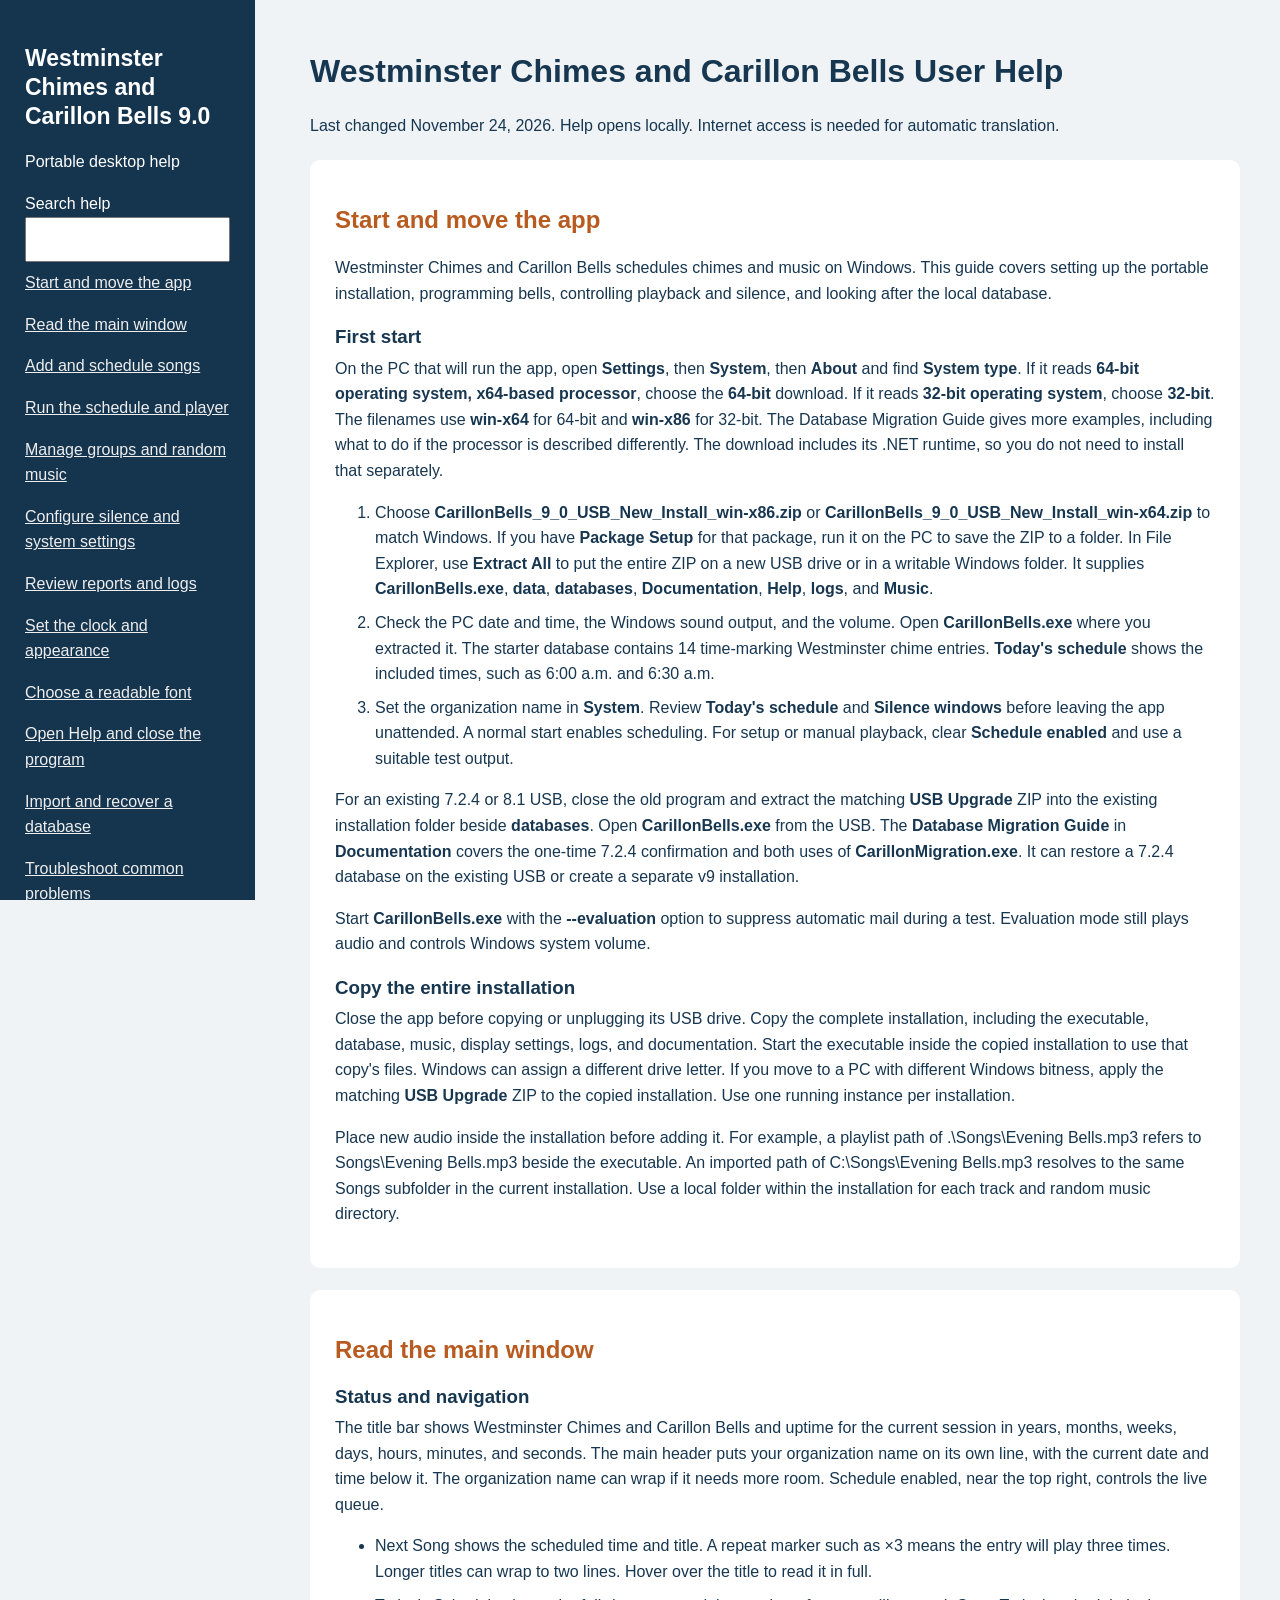
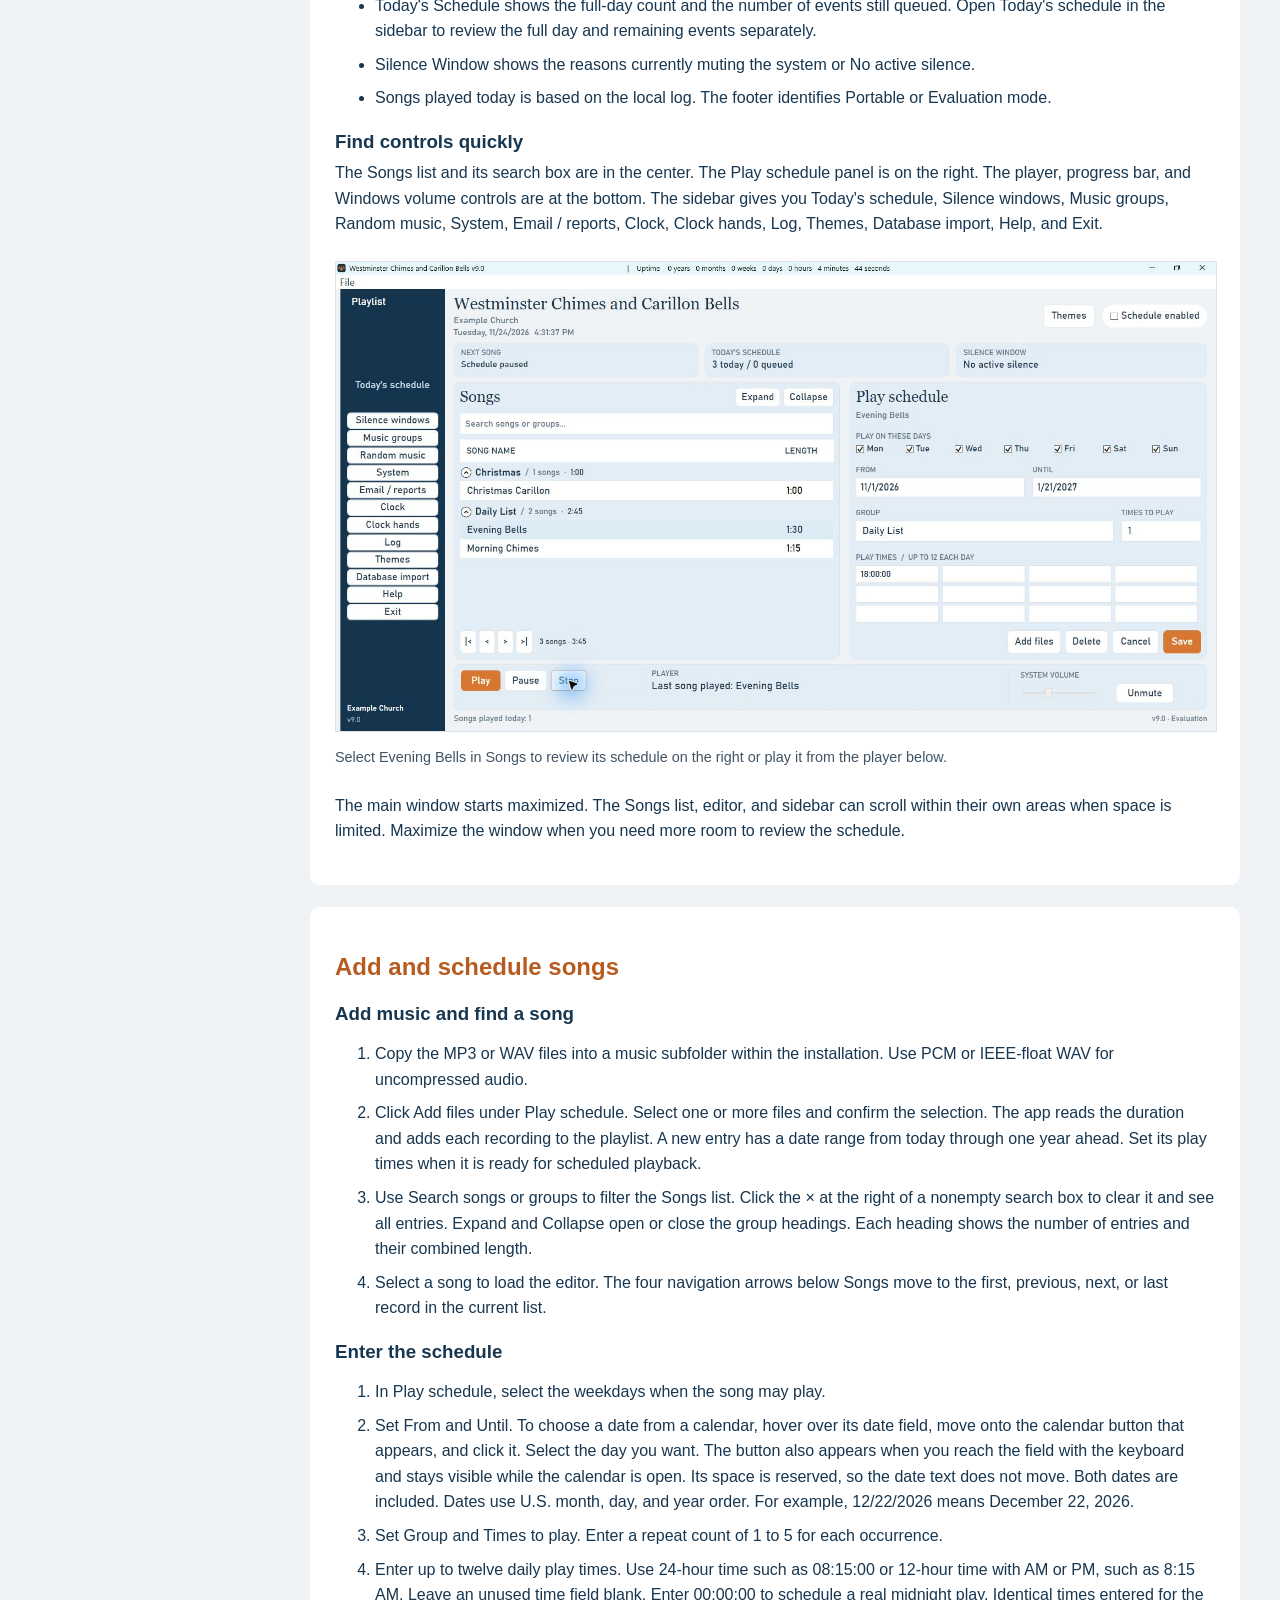
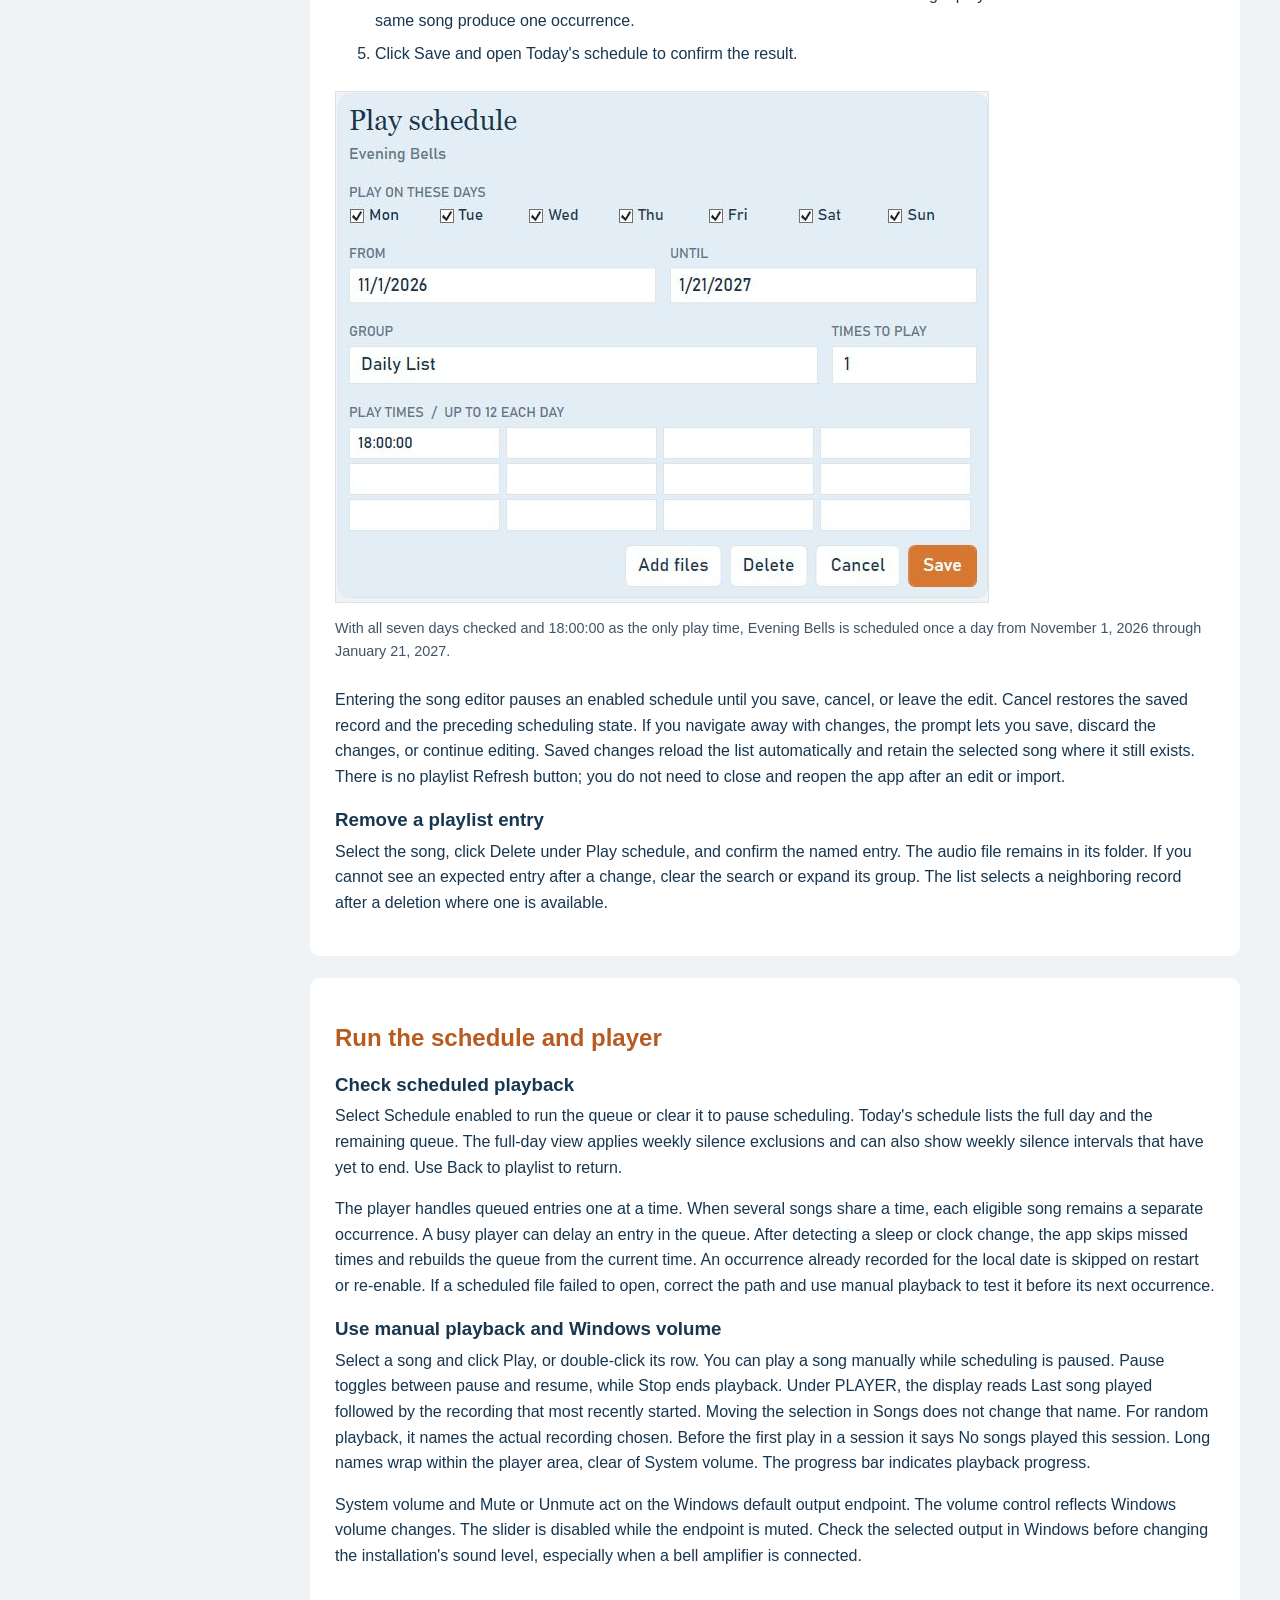
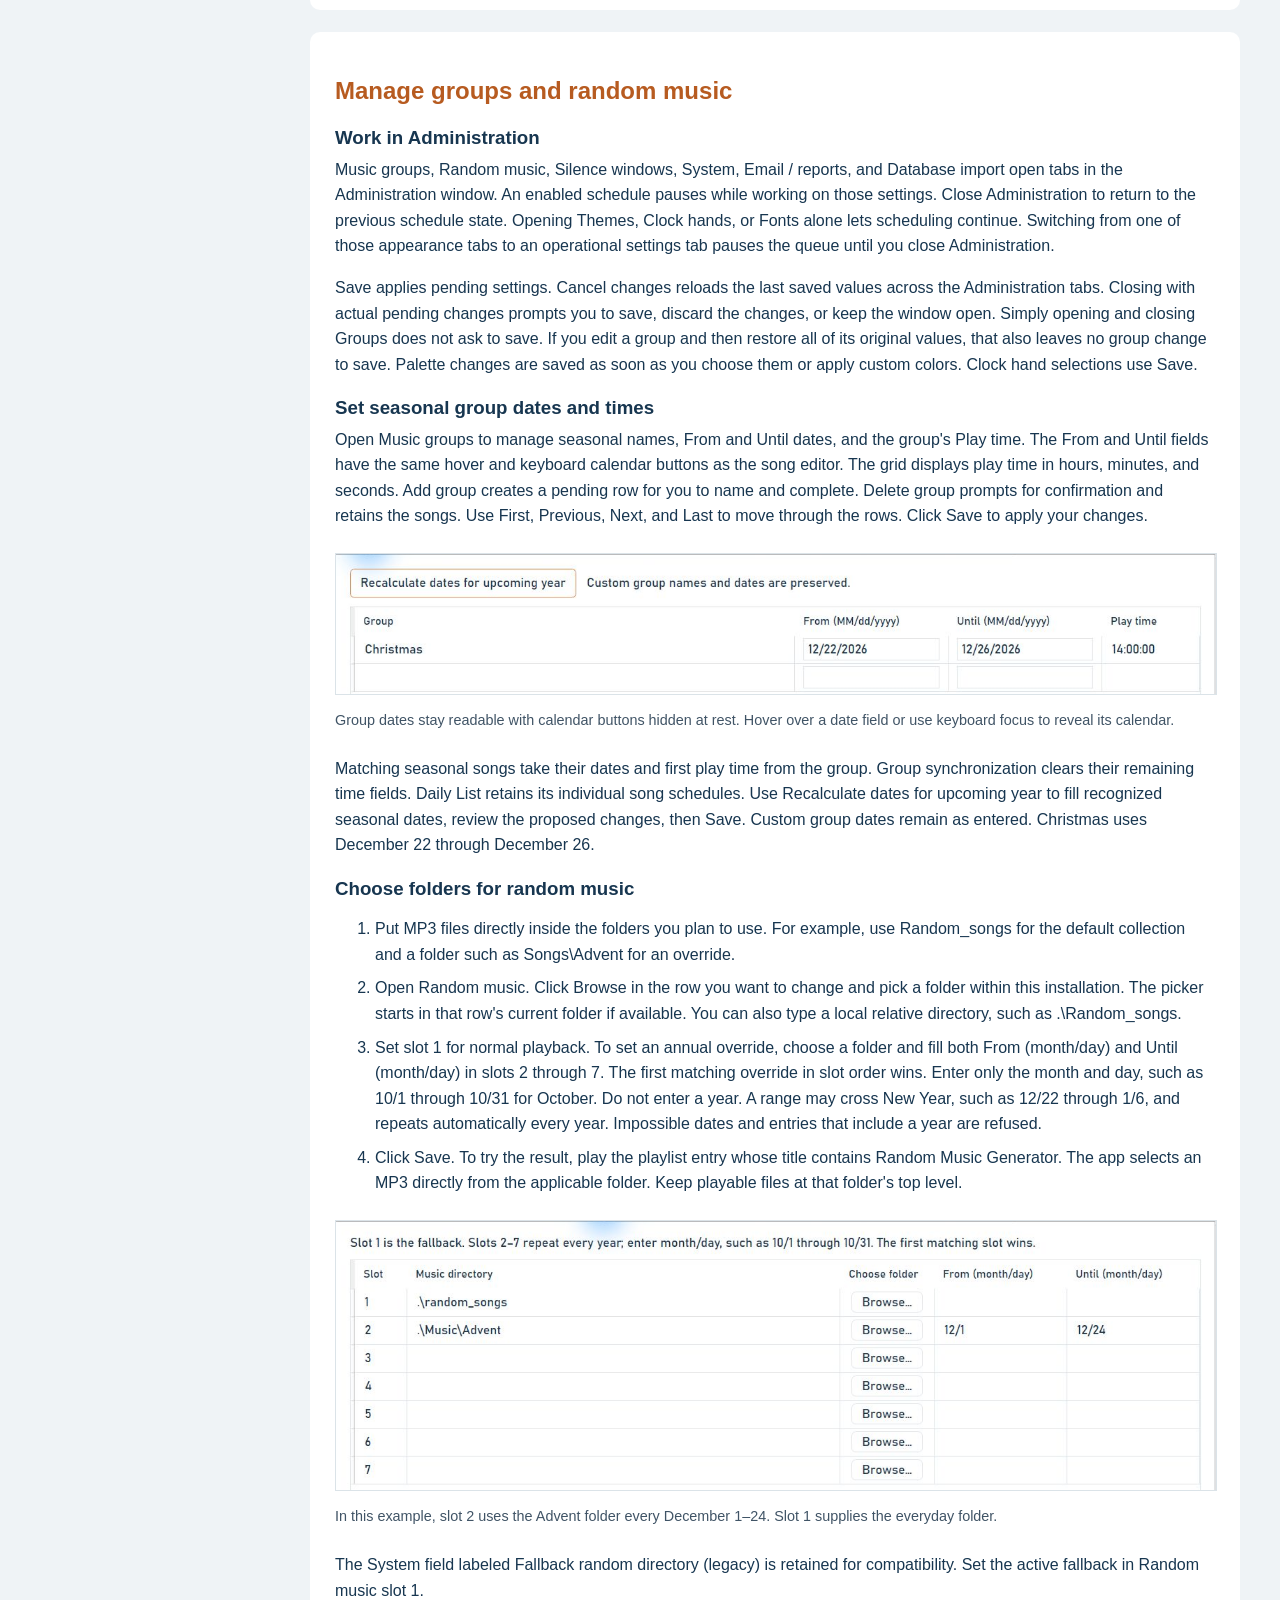
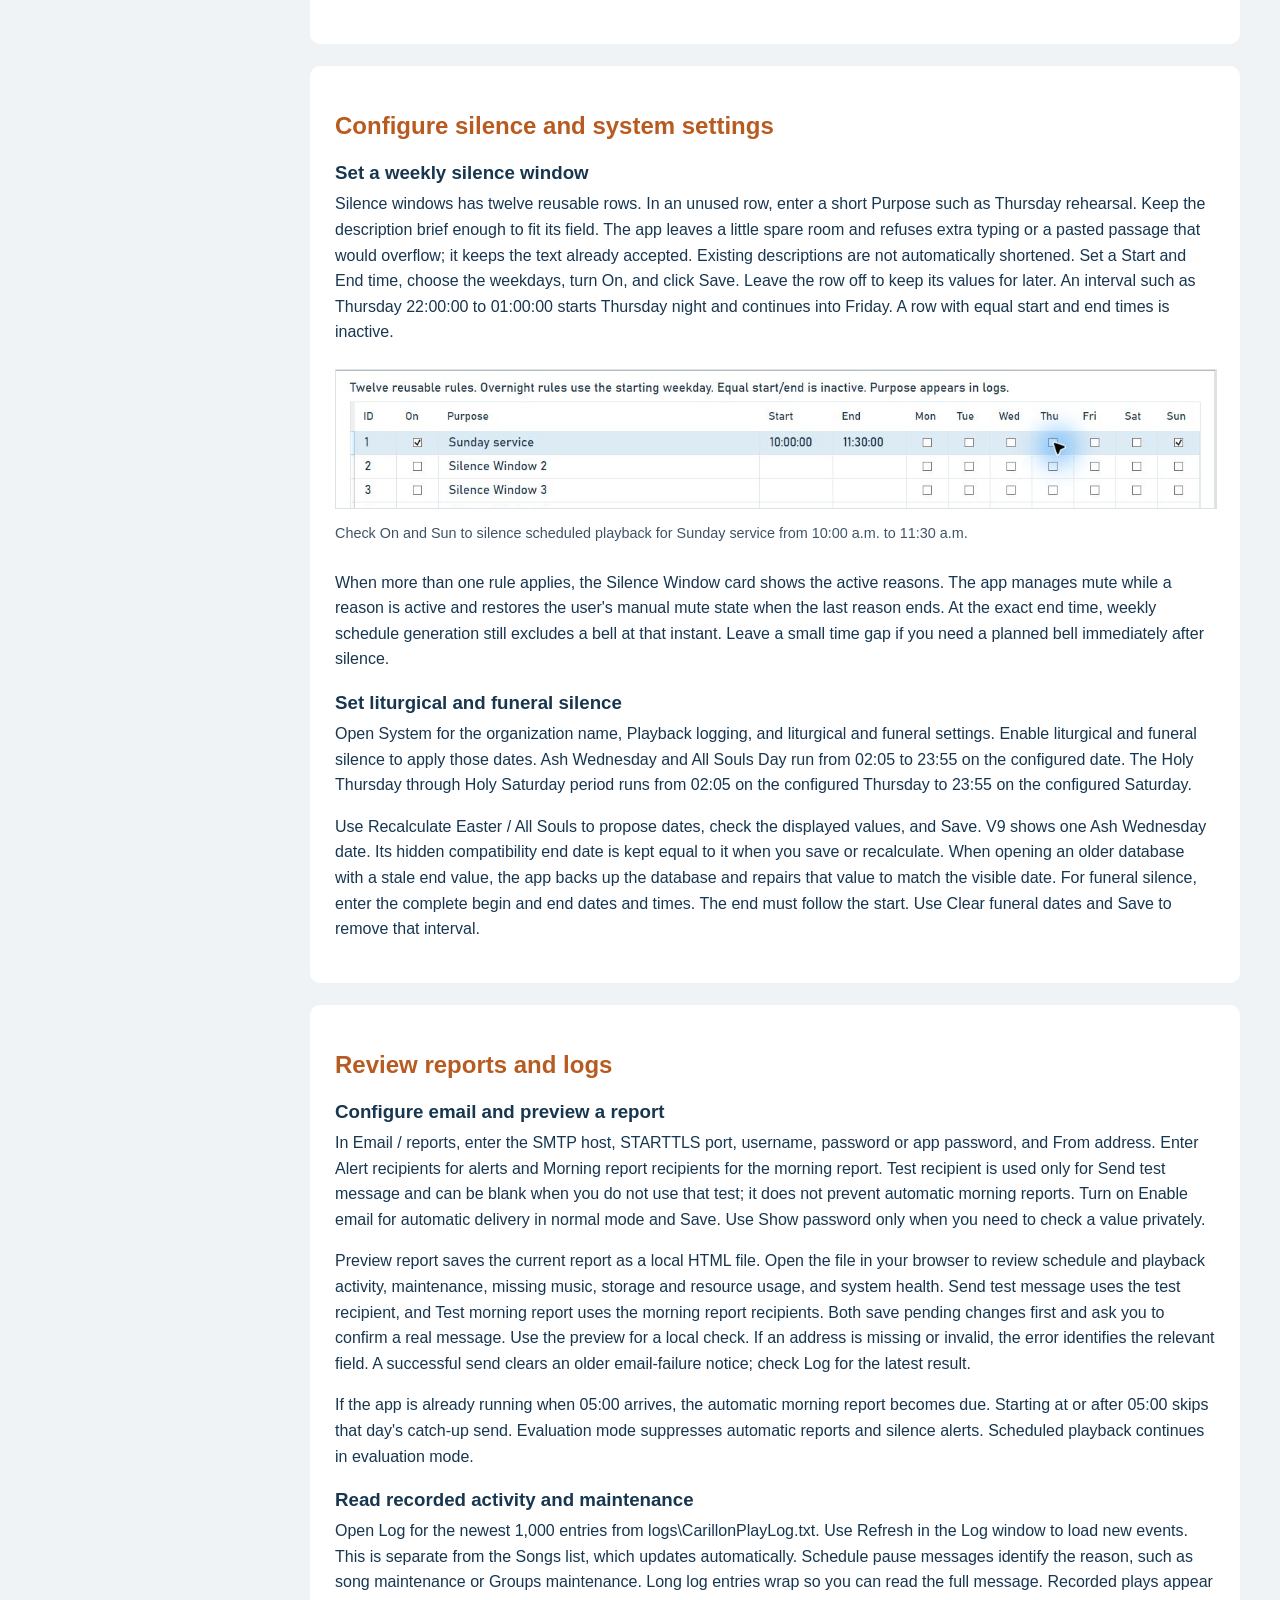
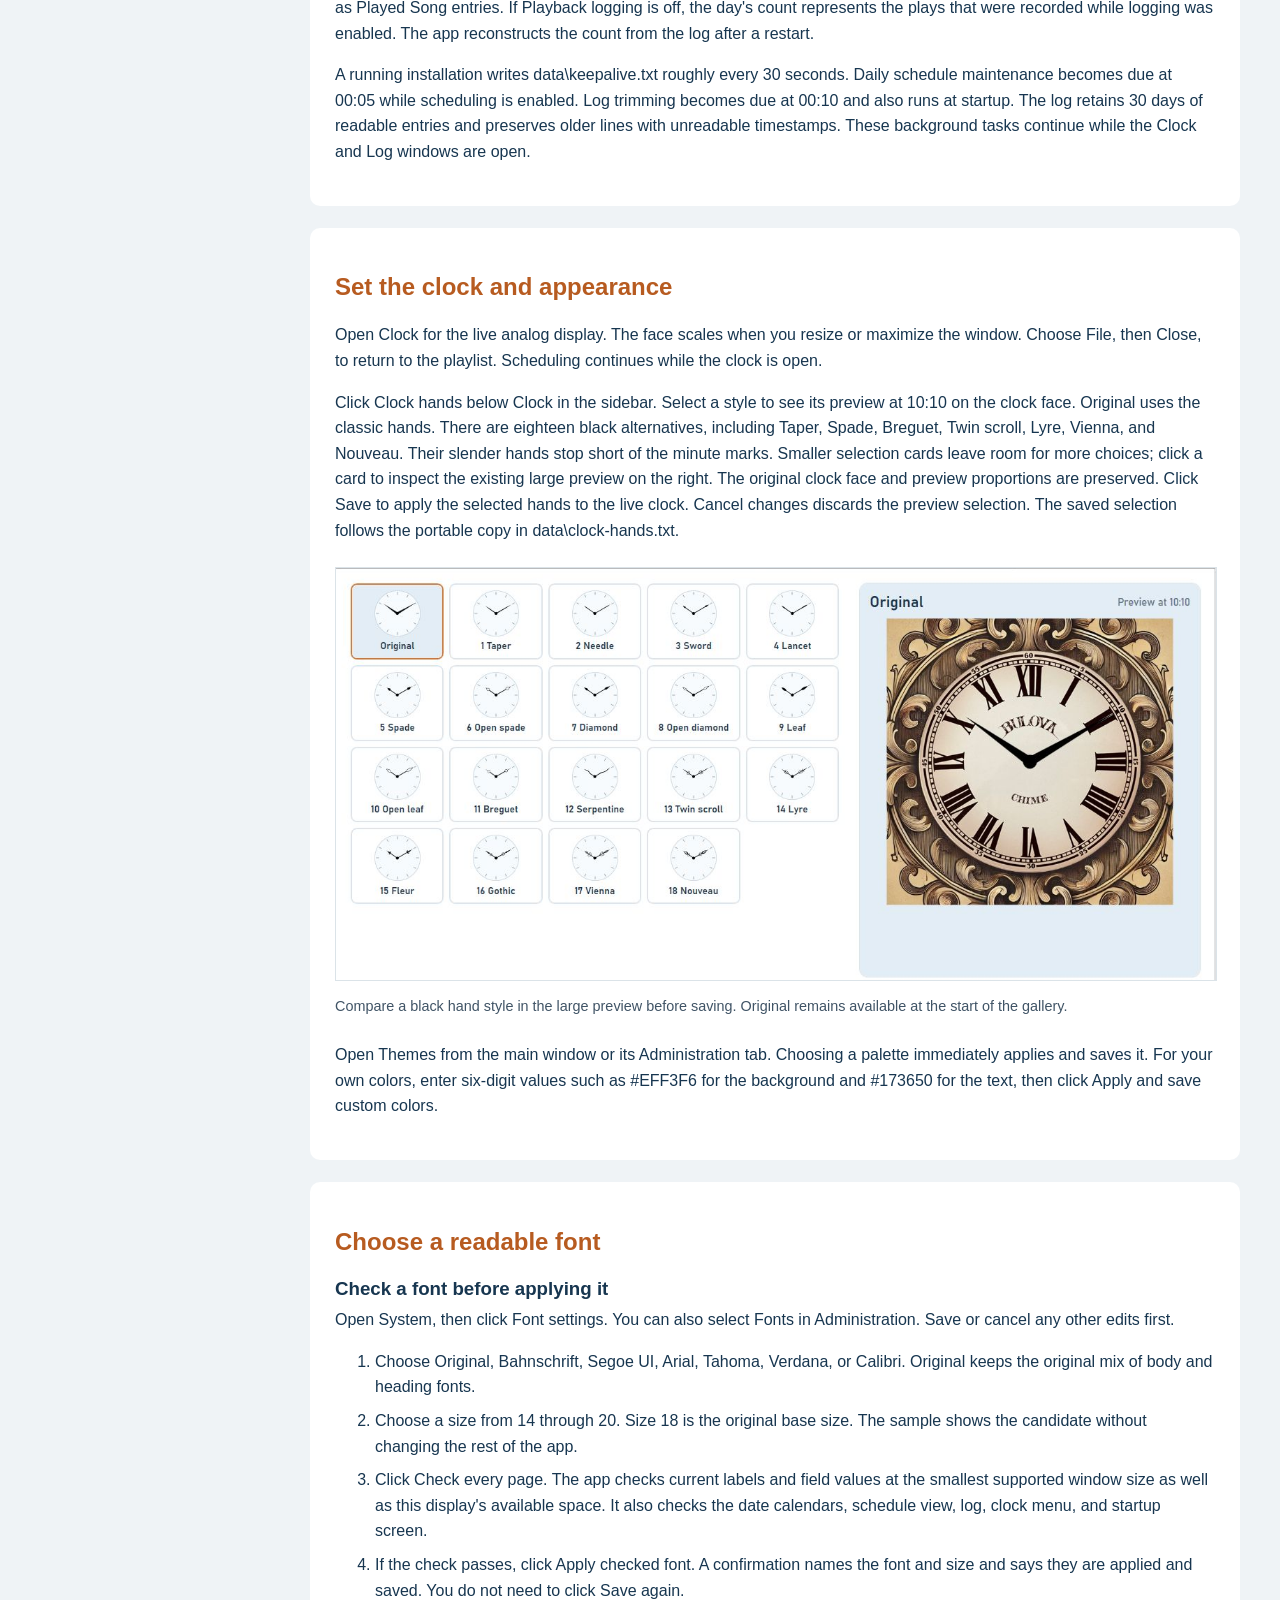
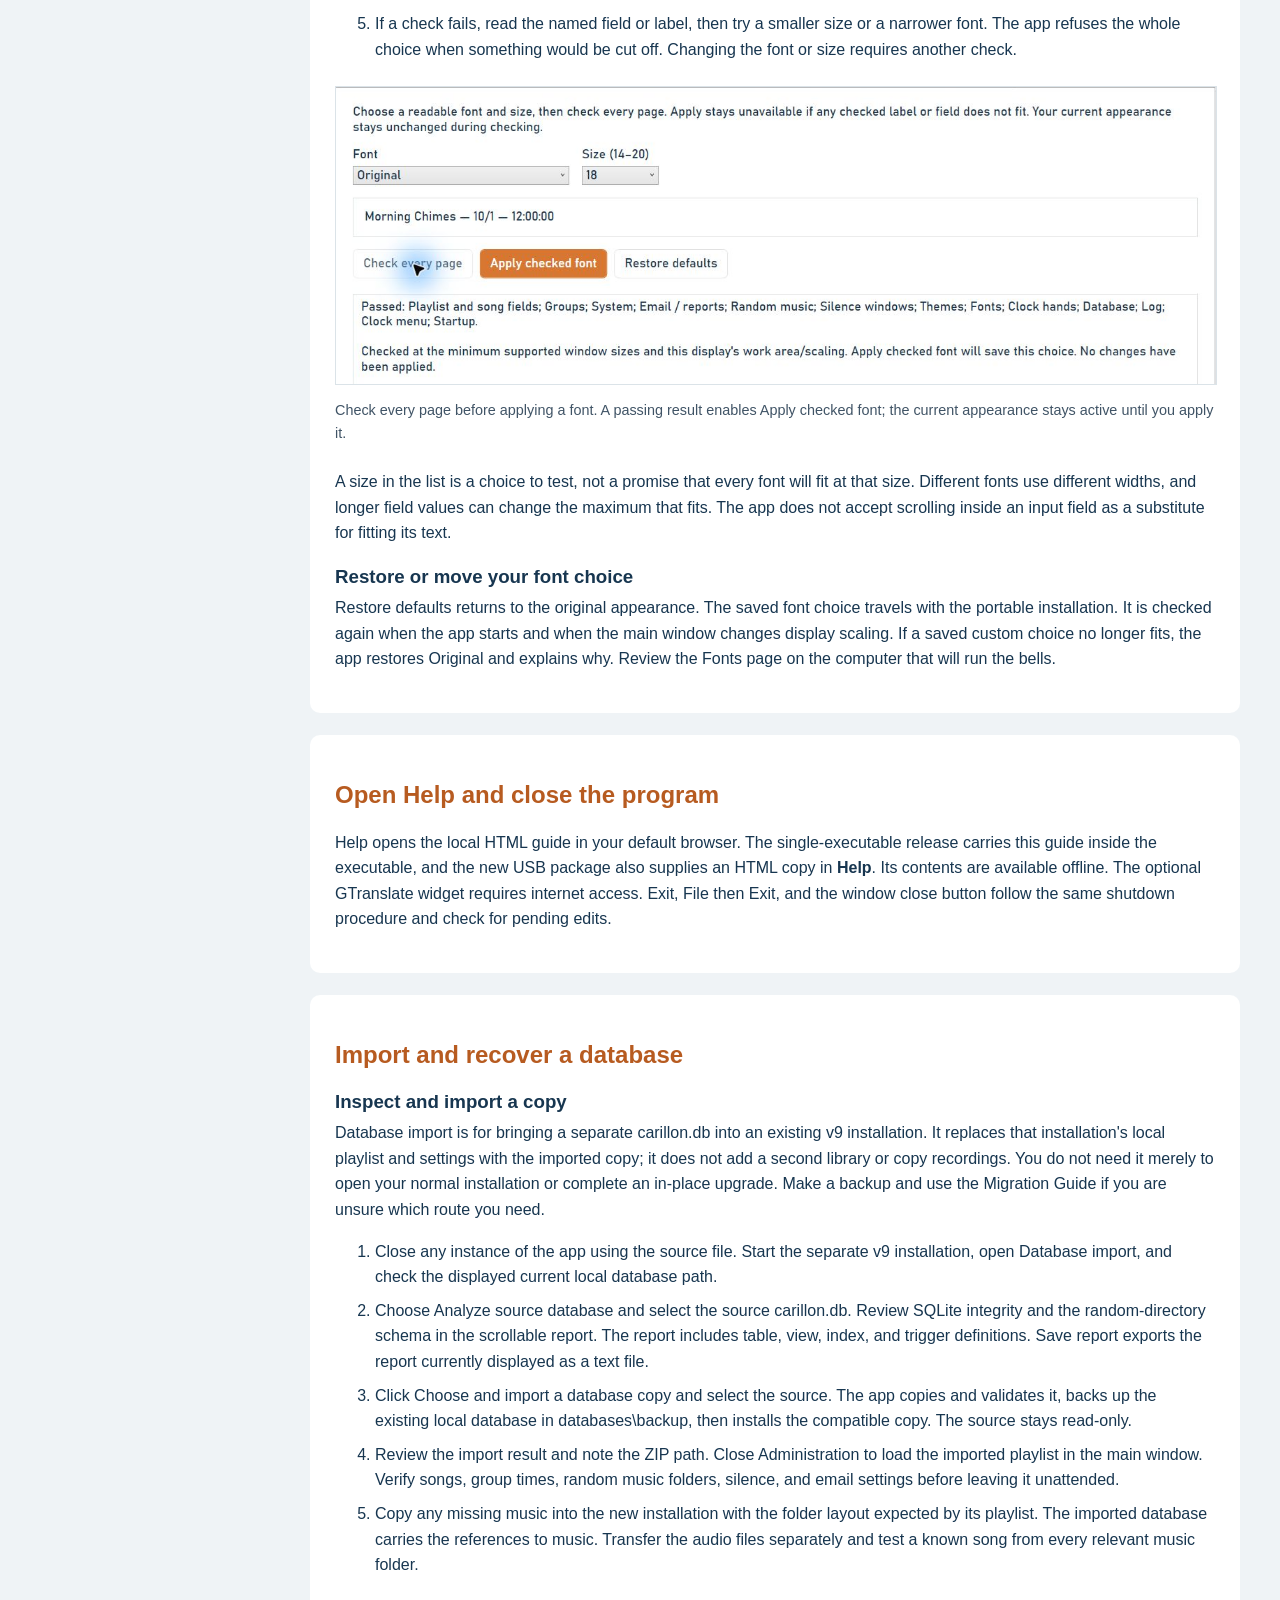
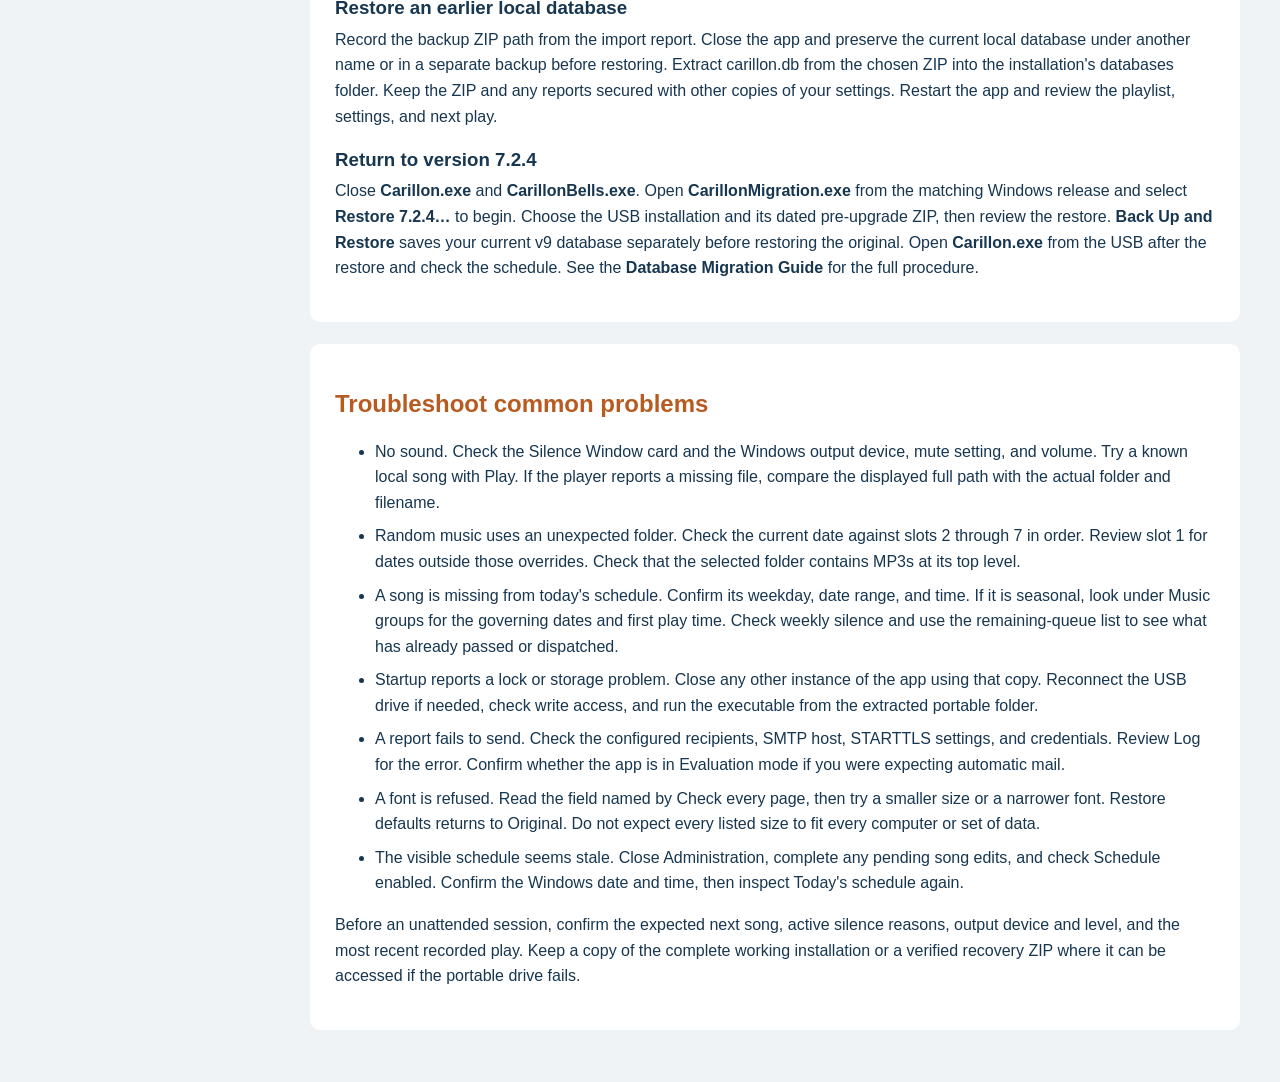
==== commit 00feb74a: "Refresh v9 guides help and proposed website for current UI" ====
--- a/help/index.html
+++ b/help/index.html
@@ -1 +1 @@
-<!doctype html><html lang="en"><head><meta charset="utf-8"><meta name="viewport" content="width=device-width,initial-scale=1"><title>Westminster Chimes and Carillon Bells 9.0 Help</title><link rel="stylesheet" href="assets/help.css"></head><body><aside><h1 class="notranslate" translate="no">Westminster Chimes and Carillon Bells 9.0</h1><p>Portable desktop help</p><label>Search help <input id="search" type="search"></label><nav><a href="#section0">Getting started</a><a href="#section1">Editing the playlist</a><a href="#section2">Scheduling playback and silence</a><a href="#section3">Administration and themes</a><a href="#section4">Reports logs clock and help</a><a href="#section5">Maintenance and troubleshooting</a><a href="glossary.html">Glossary</a><a href="keyword-index.html">Keyword index</a><a href="#fonts">Fonts and text size</a></nav><button onclick="window.print()">Print manual</button></aside><main><h1>Westminster Chimes and Carillon Bells User Help</h1><p>Last changed November 24, 2026. This manual opens locally without an internet connection. Internet access is needed for automatic translation.</p><article id="section0"><h2>Getting started</h2><h3>Purpose and installation</h3><p>Check System type under Settings &gt; System &gt; About on the target PC. Use the 32-bit (x86) release for 32-bit Windows or the 64-bit (x64) release for 64-bit Windows on an x64 processor. For a new installation, extract the USB New Install ZIP to an empty USB root. The package supplies CarillonBells.exe, a starter time-marking database under databases, the Music recordings, and the data, Documentation, Help and logs folders. A Package Studio Pro setup saves the matching ZIP in a folder on your PC. Extract that ZIP to the USB root.</p><h3>Starting the application</h3><p>Open CarillonBells.exe from the USB. For either upgrade, close the old app and extract the USB Upgrade ZIP into the existing USB root. If Carillon detects a 7.2.4 database, confirm the upgrade. It backs up the database in the existing databases folder before conversion. Carillon opens the 8.1 database directly. The USB Upgrade ZIP includes CarillonMigration.exe for restoring 7.2.4 or creating a separate installation. See the Quick Start and Database Migration guides in Documentation.</p><h3>Evaluation mode</h3><p>Launch with --evaluation during development or evaluation. This suppresses automatic SMTP alerts and morning reports. Manual email tests still require an explicit confirmation. Evaluation mode can play scheduled audio and control the Windows master volume. Keep the application away from a live bell amplifier until schedules and output levels have been reviewed.</p><h3>Portable files</h3><p>Carillon uses databases, music paths and local settings relative to the running executable. An existing installation keeps its music and other folders during upgrade. To move a working installation to another USB, close Carillon and copy the complete installation.</p><h3>First checks</h3><p>Check the organization name, playlist count, system date, Windows output device and volume. Review the next bell and today&#x27;s schedule. Inspect every directory override and silence rule. The application does not copy your music collection. A database imported into a different folder may refer to music that is not present there.</p></article><article id="section1"><h2>Editing the playlist</h2><h3>Choose and find songs</h3><p>The music list is arranged in groups. Expand and Collapse show or hide the songs in each group. Type part of a song title or group name in the search box. Click the × at the right of the box to clear the search and show the full list again. Select a song to see its schedule. Double-click its row, or select it and click Play, to test that recording.</p><h3>Set the schedule</h3><p>Choose From and Until dates, inclusive. Select Monday through Sunday as needed. Enter up to twelve distinct daily times. HH:mm:ss and h:mm AM/PM are accepted. An empty time is absent; 00:00:00 is a real midnight event. Enter a repeat count from 1 through 5. The group name can be edited in the detail panel.</p><h3>Save and Cancel</h3><p>Focusing a schedule editor begins an edit session and pauses an enabled schedule. Save validates and writes the selected composite key. Cancel discards pending edits. The previous enabled state is restored at the end of the edit session. Navigation or closing with pending edits offers Save, Discard or Cancel. Save and Cancel preserve group expansion and the selected record using its stable key.</p><h3>Add and remove music</h3><p>Add files accepts one or more MP3 or WAV files. Duration is read through the independent audio path. Copy audio into the portable application folder before adding it. Selected files are stored with relative paths so they follow the installation when copied. Duplicate playlist-name and song-path pairs are rejected by <span class="notranslate" translate="no">SQLite</span>. Delete confirms removal of the playlist record and keeps the audio file. Changes reload automatically; deleting the selected song selects a neighboring record. The previous schedule state is restored.</p><h3>Seasonal synchronization</h3><p>When scheduling resumes, recognized group settings are copied into matching seasonal playlist records, excluding Daily List. The group From and Until dates and first play time replace individual seasonal values, and times 2 through 12 are cleared. This preserves the existing application behavior. Make recurring seasonal timing changes through Music groups.</p></article><article id="section2"><h2>Scheduling playback and silence</h2><h3>Enable and view scheduling</h3><p>Schedule enabled controls dispatch. Today&#x27;s schedule displays the full-day schedule and the remaining queue. Report calculations use an independent full-day snapshot, so pausing the live queue does not erase report totals. Different songs at the same time remain separate and play in deterministic order. Playback is serialized.</p><h3>Time changes and restarts</h3><p>After a detected sleep or wall-clock discontinuity, missed events are skipped. The queue is rebuilt for current and future times. A persistent occurrence ledger prevents an already dispatched scheduled occurrence from playing again after re-enable or restart on that date. Normal contention while a song is already playing retains sequential queue behavior.</p><h3>Manual player and Windows volume</h3><p>Play starts the selected recording. Pause pauses or resumes it, and Stop ends playback. Beneath PLAYER, Last song played identifies the recording that actually started; moving to another row does not change that name. Before the first play, the message says No songs played this session. For random music, the displayed name is the recording chosen from the folder. The volume slider and Mute button control the Windows output volume. The slider is unavailable while the output is muted.</p><h3>Weekly silence</h3><p>Silence windows contains twelve reusable rules with Enabled, Purpose, Start, End and seven weekday flags. Overnight rules belong to the starting weekday. Equal start and end is inactive. Overlapping reasons are combined. Existing schedule compilation suppresses the exact end instant inclusively, while live muting uses an exclusive end. Disabled rules remain available for later reuse. To reset a rule, select it and click Clear selected window. The rule returns to its default purpose, clears its times, and disables the rule and each weekday. Click Save to commit.</p><h3>Liturgical and funeral silence</h3><p>System contains the separate legacy silence settings. Ash Wednesday and All Souls run from 02:05 to 23:55. Holy Thursday through Holy Saturday spans the corresponding begin and end. Funeral silence uses complete begin and end dates and times. Clear funeral dates removes that one-off interval. The silence coordinator preserves a prior manual mute and does not unmute while another reason remains active.</p></article><article id="section3"><h2>Administration and themes</h2><h3>Administration behavior</h3><p>Opening Groups, System, Email, Random music, Silence windows or Database import pauses scheduling. Closing administration reloads the playlist automatically and restores the previous schedule state. An already paused schedule remains paused. The selected song, search and group expansion are preserved where possible. Clock and Log do not suspend background work. Themes opened alone does not pause scheduling.</p><h3>Music groups</h3><p>Use the calendar button in either date column to choose a date, or type a U.S. month/day/year date. Add group creates a new row for you to fill in. Delete group asks before removing the selected group; it does not delete recordings. Click Save to keep edits or Cancel changes to discard them. Recalculate dates for upcoming year updates recognized holidays while keeping custom groups. Christmas remains December 22 through December 26.</p><h3>Random music</h3><p>Slot 1 supplies the usual music folder. Slots 2 through 7 can choose a different folder during part of every year. Enter month/day dates, such as 10/1 and 10/31, without a year. The program repeats that range annually; you do not have to update it each January. A December-to-January range is also allowed. If ranges overlap, the first matching slot wins. Click Browse to choose a folder inside this portable installation, then click Save. Both dates are needed for a dated override. Impossible dates and typed years are refused.</p><h3>System and appearance</h3><p>System owns organization, logging and legacy silence fields. Displayed and entered dates use U.S. MM/dd/yyyy with slashes; optional values can be blank. Recalculate Easter and All Souls proposes new dates; Save keeps them. Themes offers the eleven legacy palettes, the approved blue and parchment designs, and persisted custom background and text colors. Changes apply to open windows immediately.</p><h3>Saving settings</h3><p>Administration changes remain pending across tabs until Save. Save validates edited tables and writes only settings fields that changed. This avoids one settings page overwriting unrelated values saved by another. Cancel changes reloads all pending administration edits. Closing with changes offers Save, Discard or Cancel. Theme changes are saved immediately and separately.</p></article><article id="section4"><h2>Reports logs clock and help</h2><h3>Email configuration</h3><p>Use the connection details supplied by your email provider: SMTP host, STARTTLS port, username, password or app password, and From address. Alert recipients receive system alerts. Morning report recipients receive the daily report. Test recipient is used only by Send test message and may be left blank otherwise. Separate several addresses with commas or semicolons. Click Save after editing. Send test message and Test morning report ask before sending a real message. Address errors identify the affected field. A successful send clears an older email error from the bottom status; unrelated errors remain.</p><h3>Morning report</h3><p>The automatic report is due at or after 05:00 once per running day. Starting after 05:00 suppresses a catch-up send for that date. Evaluation mode suppresses all automatic mail. Preview report saves a local HTML report containing organization, drive usage, boot and application uptime, CPU/RAM information, actual audio backend, schedules, play activity, yesterday&#x27;s recorded count, maintenance, missing files and health score.</p><h3>Logs and played counts</h3><p>Log shows the latest 1,000 entries with the newest first. Long entries wrap so their complete text can be read. Refresh reads new entries. Schedule messages identify why playback was paused, such as song maintenance or Groups maintenance, and when the previous state was restored. The recorded play count comes from Played Song entries. Plays made while logging is disabled cannot be reconstructed. Log trimming runs at startup and daily after 12:10 a.m.; malformed historical timestamps are retained.</p><h3>Clock</h3><p>Clock opens the familiar clock picture with live hour and minute hands. Its artwork and proportions are unchanged. Scheduling continues while the clock is open. Choose File, then Close, to return. In Clock hands, select Original or one of eighteen black alternatives. The smaller cards show the choices, and the larger preview at the right shows the selected pair on the existing face. New hands end inside the minute track. Click Save to use a pair, or Cancel changes to keep the previous selection.</p><h3>Help and exit</h3><p>Help opens the local HTML manual. Basic help remains available without a network connection; the GTranslate floating widget needs internet access for translation. Product names are protected from translation. Exit, File then Exit, and the window close button use the same cleanup path. Pending edits are checked before closing.</p></article><article id="section5"><h2>Maintenance and troubleshooting</h2><h3>Background maintenance</h3><p>The application prevents automatic system sleep while active and releases that hold at exit. It writes data\keepalive.txt every thirty seconds. Schedule and count maintenance runs after 00:05, log trimming after 00:10, annual liturgical maintenance after January 2 at 00:15, and group maintenance after January 3 at 00:02. These jobs do not depend on a settings page being visible.</p><h3>Database import and recovery</h3><p>Use Database import to bring a separate database copy into the current USB installation. Analyze source database checks the source read-only and shows the SQLite schema. Save report keeps a text copy. Import creates a backup of the local database and applies compatibility changes to the imported copy.</p><h3 id="restore-724">Restore version 7.2.4</h3><p>Close Carillon.exe and CarillonBells.exe. Open the 32-bit or 64-bit CarillonMigration.exe that matches Windows and choose <strong>Restore 7.2.4…</strong> to begin. Select the USB installation and a dated pre-upgrade ZIP. Review the database path and backup date, then choose Back Up and Restore. The tool preserves the current v9 database in a separate ZIP before restoring the original database. Open Carillon.exe on the USB afterward. See the Database Migration Guide for the full procedure.</p><h3>No sound or missing songs</h3><p>Check Windows default output, tray mute, active silence reasons and volume. Database import does not copy audio files. Copy the music folders beside the new executable with their stored relative layout, including Music and Songs where referenced. A missing-file message shows the expected full path. Legacy drive-letter paths resolve to the corresponding folder layout beside the running executable; copy that audio into this installation. The application accepts MP3 and PCM or IEEE-float WAV.</p><h3>Startup and storage errors</h3><p>A second instance in the same portable folder is refused by an exclusive lock. A writable portable folder is required for <span class="notranslate" translate="no">SQLite</span>, logs and keepalive data. Disconnected or read-only storage needs correction before operation can continue. Do not run an installation directly from a ZIP archive. Reconnect a USB drive and verify its files before retrying.</p><h3>Before deployment</h3><p>Evaluate the separate 9.0 executable using copied data. Check x86 or x64 architecture, audio devices, monitor scaling and actual music. Exercise silence transitions and authorized email tests. Keep 8.1 live until user acceptance of the full replacement. The source repository is experimental; publishing source does not approve a production replacement release.</p></article><article id="fonts"><h2>Choose a font that fits</h2><p>Open <strong class="notranslate" translate="no">System</strong>, then <strong class="notranslate" translate="no">Font settings…</strong>. The Fonts tab lets you choose an appearance without changing the songs, schedule, or clock picture.</p><h3>Try a choice first</h3><ol><li>Choose a font and a size. The original size is 18; the available range is 14 through 20.</li><li>Click <strong class="notranslate" translate="no">Check every page</strong>. The current appearance stays in place while the program checks labels, buttons, calendars, and field values across the application.</li><li>Read the result. If a field would be cut off, the program names the problem and keeps Apply unavailable. Choose a smaller size or a narrower font and check again.</li><li>When every check passes, click <strong class="notranslate" translate="no">Apply checked font</strong>. The program checks once more, then saves the choice for this portable copy.</li></ol><p>For example, a large font may fit the main screen but make a silence-purpose field too wide. That choice is refused. A smaller size may pass. The largest usable size therefore depends on your actual text as well as the font.</p><h3>Keep the text readable</h3><p>The font list is limited to readable choices: <span class="notranslate" translate="no">Original, Bahnschrift, Segoe UI, Arial, Tahoma, Verdana, and Calibri</span>. A font must be installed on the computer. Input values must fit fully; scrolling or cutting off a value is not accepted as a successful check. Long song titles and read-only log entries can wrap onto another line. Reports and lists can still be scrolled vertically.</p><p>Save or cancel other administration edits before checking fonts. Check again after changing long field values. Saved fonts are checked when the program starts and when the main window changes display scaling. If a saved choice no longer passes, the program restores the original appearance and explains why. <strong class="notranslate" translate="no">Restore defaults</strong> returns to the original fonts and sizes whenever needed.</p></article></main><div class="gtranslate_wrapper"></div><script>document.getElementById('search').addEventListener('input',function(){const query=this.value.toLowerCase();document.querySelectorAll('article').forEach(article=>article.hidden=!article.textContent.toLowerCase().includes(query));});window.gtranslateSettings={default_language:'en',languages:['en','es','fr','de','it','pt','pl','nl','uk','ar','zh-CN','ja','ko','vi','hi','tl'],wrapper_selector:'.gtranslate_wrapper',switcher_horizontal_position:'right',switcher_vertical_position:'bottom',float_switcher_open_direction:'top'};</script><script src="https://cdn.gtranslate.net/widgets/latest/float.js" defer></script><script src="assets/translation-selector.js" defer></script></body></html>+<!doctype html><html lang="en"><head><meta charset="utf-8"><meta name="viewport" content="width=device-width,initial-scale=1"><title>Westminster Chimes and Carillon Bells 9.0 Help</title><link rel="stylesheet" href="assets/help.css"></head><body><aside><h1 class="notranslate" translate="no">Westminster Chimes and Carillon Bells 9.0</h1><p>Portable desktop help</p><label>Search help <input id="search" type="search"></label><nav><a href="#section0">Start and move the app</a><a href="#section1">Read the main window</a><a href="#section2">Add and schedule songs</a><a href="#section3">Run the schedule and player</a><a href="#section4">Manage groups and random music</a><a href="#section5">Configure silence and system settings</a><a href="#section6">Review reports and logs</a><a href="#section7">Set the clock and appearance</a><a href="#fonts">Choose a readable font</a><a href="#section9">Open Help and close the program</a><a href="#section10">Import and recover a database</a><a href="#section11">Troubleshoot common problems</a><a href="glossary.html">Glossary</a><a href="keyword-index.html">Keyword index</a></nav><button onclick="window.print()">Print manual</button></aside><main><h1>Westminster Chimes and Carillon Bells User Help</h1><p>Last changed November 24, 2026. Help opens locally. Internet access is needed for automatic translation.</p><article id="section0"><h2>Start and move the app</h2><p><span class="notranslate" translate="no">Westminster Chimes and Carillon Bells</span> schedules chimes and music on Windows. This guide covers setting up the portable installation, programming bells, controlling playback and silence, and looking after the local database.</p><h3>First start</h3><p>On the PC that will run the app, open <strong>Settings</strong>, then <strong>System</strong>, then <strong>About</strong> and find <strong>System type</strong>. If it reads <strong>64-bit operating system, x64-based processor</strong>, choose the <strong>64-bit</strong> download. If it reads <strong>32-bit operating system</strong>, choose <strong>32-bit</strong>. The filenames use <strong>win-x64</strong> for 64-bit and <strong>win-x86</strong> for 32-bit. The Database Migration Guide gives more examples, including what to do if the processor is described differently. The download includes its .NET runtime, so you do not need to install that separately.</p><ol><li>Choose <strong>CarillonBells_9_0_USB_New_Install_win-x86.zip</strong> or <strong>CarillonBells_9_0_USB_New_Install_win-x64.zip</strong> to match Windows. If you have <strong>Package Setup</strong> for that package, run it on the PC to save the ZIP to a folder. In File Explorer, use <strong>Extract All</strong> to put the entire ZIP on a new USB drive or in a writable Windows folder. It supplies <strong>CarillonBells.exe</strong>, <strong>data</strong>, <strong>databases</strong>, <strong>Documentation</strong>, <strong>Help</strong>, <strong>logs</strong>, and <strong>Music</strong>.</li><li>Check the PC date and time, the Windows sound output, and the volume. Open <strong>CarillonBells.exe</strong> where you extracted it. The starter database contains 14 time-marking Westminster chime entries. <strong>Today&#x27;s schedule</strong> shows the included times, such as 6:00 a.m. and 6:30 a.m.</li><li>Set the organization name in <strong>System</strong>. Review <strong>Today&#x27;s schedule</strong> and <strong>Silence windows</strong> before leaving the app unattended. A normal start enables scheduling. For setup or manual playback, clear <strong>Schedule enabled</strong> and use a suitable test output.</li></ol><p>For an existing 7.2.4 or 8.1 USB, close the old program and extract the matching <strong>USB Upgrade</strong> ZIP into the existing installation folder beside <strong>databases</strong>. Open <strong>CarillonBells.exe</strong> from the USB. The <strong>Database Migration Guide</strong> in <strong>Documentation</strong> covers the one-time 7.2.4 confirmation and both uses of <strong>CarillonMigration.exe</strong>. It can restore a 7.2.4 database on the existing USB or create a separate v9 installation.</p><p>Start <strong>CarillonBells.exe</strong> with the <strong>--evaluation</strong> option to suppress automatic mail during a test. Evaluation mode still plays audio and controls Windows system volume.</p><h3>Copy the entire installation</h3><p>Close the app before copying or unplugging its USB drive. Copy the complete installation, including the executable, database, music, display settings, logs, and documentation. Start the executable inside the copied installation to use that copy&#x27;s files. Windows can assign a different drive letter. If you move to a PC with different Windows bitness, apply the matching <strong>USB Upgrade</strong> ZIP to the copied installation. Use one running instance per installation.</p><p>Place new audio inside the installation before adding it. For example, a playlist path of .\Songs\Evening Bells.mp3 refers to Songs\Evening Bells.mp3 beside the executable. An imported path of C:\Songs\Evening Bells.mp3 resolves to the same Songs subfolder in the current installation. Use a local folder within the installation for each track and random music directory.</p></article><article id="section1"><h2>Read the main window</h2><h3>Status and navigation</h3><p>The title bar shows <span class="notranslate" translate="no">Westminster Chimes and Carillon Bells</span> and uptime for the current session in years, months, weeks, days, hours, minutes, and seconds. The main header puts your organization name on its own line, with the current date and time below it. The organization name can wrap if it needs more room. Schedule enabled, near the top right, controls the live queue.</p><ul><li>Next Song shows the scheduled time and title. A repeat marker such as ×3 means the entry will play three times. Longer titles can wrap to two lines. Hover over the title to read it in full.</li><li>Today&#x27;s Schedule shows the full-day count and the number of events still queued. Open Today&#x27;s schedule in the sidebar to review the full day and remaining events separately.</li><li>Silence Window shows the reasons currently muting the system or No active silence.</li><li>Songs played today is based on the local log. The footer identifies Portable or Evaluation mode.</li></ul><h3>Find controls quickly</h3><p>The Songs list and its search box are in the center. The Play schedule panel is on the right. The player, progress bar, and Windows volume controls are at the bottom. The sidebar gives you Today&#x27;s schedule, Silence windows, Music groups, Random music, System, Email / reports, Clock, Clock hands, Log, Themes, Database import, Help, and Exit.</p><figure><img src="assets/figures/main.png" alt="Select Evening Bells in Songs to review its schedule on the right or play it from the player below." loading="lazy"><figcaption>Select Evening Bells in Songs to review its schedule on the right or play it from the player below.</figcaption></figure><p>The main window starts maximized. The Songs list, editor, and sidebar can scroll within their own areas when space is limited. Maximize the window when you need more room to review the schedule.</p></article><article id="section2"><h2>Add and schedule songs</h2><h3>Add music and find a song</h3><ol><li>Copy the MP3 or WAV files into a music subfolder within the installation. Use PCM or IEEE-float WAV for uncompressed audio.</li><li>Click Add files under Play schedule. Select one or more files and confirm the selection. The app reads the duration and adds each recording to the playlist. A new entry has a date range from today through one year ahead. Set its play times when it is ready for scheduled playback.</li><li>Use Search songs or groups to filter the Songs list. Click the × at the right of a nonempty search box to clear it and see all entries. Expand and Collapse open or close the group headings. Each heading shows the number of entries and their combined length.</li><li>Select a song to load the editor. The four navigation arrows below Songs move to the first, previous, next, or last record in the current list.</li></ol><h3>Enter the schedule</h3><ol><li>In Play schedule, select the weekdays when the song may play.</li><li>Set From and Until. To choose a date from a calendar, hover over its date field, move onto the calendar button that appears, and click it. Select the day you want. The button also appears when you reach the field with the keyboard and stays visible while the calendar is open. Its space is reserved, so the date text does not move. Both dates are included. Dates use U.S. month, day, and year order. For example, 12/22/2026 means December 22, 2026.</li><li>Set Group and Times to play. Enter a repeat count of 1 to 5 for each occurrence.</li><li>Enter up to twelve daily play times. Use 24-hour time such as 08:15:00 or 12-hour time with AM or PM, such as 8:15 AM. Leave an unused time field blank. Enter 00:00:00 to schedule a real midnight play. Identical times entered for the same song produce one occurrence.</li><li>Click Save and open Today&#x27;s schedule to confirm the result.</li></ol><figure><img src="assets/figures/schedule.png" alt="With all seven days checked and 18:00:00 as the only play time, Evening Bells is scheduled once a day from November 1, 2026 through January 21, 2027." loading="lazy"><figcaption>With all seven days checked and 18:00:00 as the only play time, Evening Bells is scheduled once a day from November 1, 2026 through January 21, 2027.</figcaption></figure><p>Entering the song editor pauses an enabled schedule until you save, cancel, or leave the edit. Cancel restores the saved record and the preceding scheduling state. If you navigate away with changes, the prompt lets you save, discard the changes, or continue editing. Saved changes reload the list automatically and retain the selected song where it still exists. There is no playlist Refresh button; you do not need to close and reopen the app after an edit or import.</p><h3>Remove a playlist entry</h3><p>Select the song, click Delete under Play schedule, and confirm the named entry. The audio file remains in its folder. If you cannot see an expected entry after a change, clear the search or expand its group. The list selects a neighboring record after a deletion where one is available.</p></article><article id="section3"><h2>Run the schedule and player</h2><h3>Check scheduled playback</h3><p>Select Schedule enabled to run the queue or clear it to pause scheduling. Today&#x27;s schedule lists the full day and the remaining queue. The full-day view applies weekly silence exclusions and can also show weekly silence intervals that have yet to end. Use Back to playlist to return.</p><p>The player handles queued entries one at a time. When several songs share a time, each eligible song remains a separate occurrence. A busy player can delay an entry in the queue. After detecting a sleep or clock change, the app skips missed times and rebuilds the queue from the current time. An occurrence already recorded for the local date is skipped on restart or re-enable. If a scheduled file failed to open, correct the path and use manual playback to test it before its next occurrence.</p><h3>Use manual playback and Windows volume</h3><p>Select a song and click Play, or double-click its row. You can play a song manually while scheduling is paused. Pause toggles between pause and resume, while Stop ends playback. Under PLAYER, the display reads Last song played followed by the recording that most recently started. Moving the selection in Songs does not change that name. For random playback, it names the actual recording chosen. Before the first play in a session it says No songs played this session. Long names wrap within the player area, clear of System volume. The progress bar indicates playback progress.</p><p>System volume and Mute or Unmute act on the Windows default output endpoint. The volume control reflects Windows volume changes. The slider is disabled while the endpoint is muted. Check the selected output in Windows before changing the installation&#x27;s sound level, especially when a bell amplifier is connected.</p></article><article id="section4"><h2>Manage groups and random music</h2><h3>Work in Administration</h3><p>Music groups, Random music, Silence windows, System, Email / reports, and Database import open tabs in the Administration window. An enabled schedule pauses while working on those settings. Close Administration to return to the previous schedule state. Opening Themes, Clock hands, or Fonts alone lets scheduling continue. Switching from one of those appearance tabs to an operational settings tab pauses the queue until you close Administration.</p><p>Save applies pending settings. Cancel changes reloads the last saved values across the Administration tabs. Closing with actual pending changes prompts you to save, discard the changes, or keep the window open. Simply opening and closing Groups does not ask to save. If you edit a group and then restore all of its original values, that also leaves no group change to save. Palette changes are saved as soon as you choose them or apply custom colors. Clock hand selections use Save.</p><h3>Set seasonal group dates and times</h3><p>Open Music groups to manage seasonal names, From and Until dates, and the group&#x27;s Play time. The From and Until fields have the same hover and keyboard calendar buttons as the song editor. The grid displays play time in hours, minutes, and seconds. Add group creates a pending row for you to name and complete. Delete group prompts for confirmation and retains the songs. Use First, Previous, Next, and Last to move through the rows. Click Save to apply your changes.</p><figure><img src="assets/figures/groups.png" alt="Group dates stay readable with calendar buttons hidden at rest. Hover over a date field or use keyboard focus to reveal its calendar." loading="lazy"><figcaption>Group dates stay readable with calendar buttons hidden at rest. Hover over a date field or use keyboard focus to reveal its calendar.</figcaption></figure><p>Matching seasonal songs take their dates and first play time from the group. Group synchronization clears their remaining time fields. Daily List retains its individual song schedules. Use Recalculate dates for upcoming year to fill recognized seasonal dates, review the proposed changes, then Save. Custom group dates remain as entered. Christmas uses December 22 through December 26.</p><h3>Choose folders for random music</h3><ol><li>Put MP3 files directly inside the folders you plan to use. For example, use Random_songs for the default collection and a folder such as Songs\Advent for an override.</li><li>Open Random music. Click Browse in the row you want to change and pick a folder within this installation. The picker starts in that row&#x27;s current folder if available. You can also type a local relative directory, such as .\Random_songs.</li><li>Set slot 1 for normal playback. To set an annual override, choose a folder and fill both From (month/day) and Until (month/day) in slots 2 through 7. The first matching override in slot order wins. Enter only the month and day, such as 10/1 through 10/31 for October. Do not enter a year. A range may cross New Year, such as 12/22 through 1/6, and repeats automatically every year. Impossible dates and entries that include a year are refused.</li><li>Click Save. To try the result, play the playlist entry whose title contains Random Music Generator. The app selects an MP3 directly from the applicable folder. Keep playable files at that folder&#x27;s top level.</li></ol><figure><img src="assets/figures/random.png" alt="In this example, slot 2 uses the Advent folder every December 1–24. Slot 1 supplies the everyday folder." loading="lazy"><figcaption>In this example, slot 2 uses the Advent folder every December 1–24. Slot 1 supplies the everyday folder.</figcaption></figure><p>The System field labeled Fallback random directory (legacy) is retained for compatibility. Set the active fallback in Random music slot 1.</p></article><article id="section5"><h2>Configure silence and system settings</h2><h3>Set a weekly silence window</h3><p>Silence windows has twelve reusable rows. In an unused row, enter a short Purpose such as Thursday rehearsal. Keep the description brief enough to fit its field. The app leaves a little spare room and refuses extra typing or a pasted passage that would overflow; it keeps the text already accepted. Existing descriptions are not automatically shortened. Set a Start and End time, choose the weekdays, turn On, and click Save. Leave the row off to keep its values for later. An interval such as Thursday 22:00:00 to 01:00:00 starts Thursday night and continues into Friday. A row with equal start and end times is inactive.</p><figure><img src="assets/figures/silence.png" alt="Check On and Sun to silence scheduled playback for Sunday service from 10:00 a.m. to 11:30 a.m." loading="lazy"><figcaption>Check On and Sun to silence scheduled playback for Sunday service from 10:00 a.m. to 11:30 a.m.</figcaption></figure><p>When more than one rule applies, the Silence Window card shows the active reasons. The app manages mute while a reason is active and restores the user&#x27;s manual mute state when the last reason ends. At the exact end time, weekly schedule generation still excludes a bell at that instant. Leave a small time gap if you need a planned bell immediately after silence.</p><h3>Set liturgical and funeral silence</h3><p>Open System for the organization name, Playback logging, and liturgical and funeral settings. Enable liturgical and funeral silence to apply those dates. Ash Wednesday and All Souls Day run from 02:05 to 23:55 on the configured date. The Holy Thursday through Holy Saturday period runs from 02:05 on the configured Thursday to 23:55 on the configured Saturday.</p><p>Use Recalculate Easter / All Souls to propose dates, check the displayed values, and Save. V9 shows one Ash Wednesday date. Its hidden compatibility end date is kept equal to it when you save or recalculate. When opening an older database with a stale end value, the app backs up the database and repairs that value to match the visible date. For funeral silence, enter the complete begin and end dates and times. The end must follow the start. Use Clear funeral dates and Save to remove that interval.</p></article><article id="section6"><h2>Review reports and logs</h2><h3>Configure email and preview a report</h3><p>In Email / reports, enter the SMTP host, STARTTLS port, username, password or app password, and From address. Enter Alert recipients for alerts and Morning report recipients for the morning report. Test recipient is used only for Send test message and can be blank when you do not use that test; it does not prevent automatic morning reports. Turn on Enable email for automatic delivery in normal mode and Save. Use Show password only when you need to check a value privately.</p><p>Preview report saves the current report as a local HTML file. Open the file in your browser to review schedule and playback activity, maintenance, missing music, storage and resource usage, and system health. Send test message uses the test recipient, and Test morning report uses the morning report recipients. Both save pending changes first and ask you to confirm a real message. Use the preview for a local check. If an address is missing or invalid, the error identifies the relevant field. A successful send clears an older email-failure notice; check Log for the latest result.</p><p>If the app is already running when 05:00 arrives, the automatic morning report becomes due. Starting at or after 05:00 skips that day&#x27;s catch-up send. Evaluation mode suppresses automatic reports and silence alerts. Scheduled playback continues in evaluation mode.</p><h3>Read recorded activity and maintenance</h3><p>Open Log for the newest 1,000 entries from logs\CarillonPlayLog.txt. Use Refresh in the Log window to load new events. This is separate from the Songs list, which updates automatically. Schedule pause messages identify the reason, such as song maintenance or Groups maintenance. Long log entries wrap so you can read the full message. Recorded plays appear as Played Song entries. If Playback logging is off, the day&#x27;s count represents the plays that were recorded while logging was enabled. The app reconstructs the count from the log after a restart.</p><p>A running installation writes data\keepalive.txt roughly every 30 seconds. Daily schedule maintenance becomes due at 00:05 while scheduling is enabled. Log trimming becomes due at 00:10 and also runs at startup. The log retains 30 days of readable entries and preserves older lines with unreadable timestamps. These background tasks continue while the Clock and Log windows are open.</p></article><article id="section7"><h2>Set the clock and appearance</h2><p>Open Clock for the live analog display. The face scales when you resize or maximize the window. Choose File, then Close, to return to the playlist. Scheduling continues while the clock is open.</p><p>Click Clock hands below Clock in the sidebar. Select a style to see its preview at 10:10 on the clock face. Original uses the classic hands. There are eighteen black alternatives, including Taper, Spade, Breguet, Twin scroll, Lyre, Vienna, and Nouveau. Their slender hands stop short of the minute marks. Smaller selection cards leave room for more choices; click a card to inspect the existing large preview on the right. The original clock face and preview proportions are preserved. Click Save to apply the selected hands to the live clock. Cancel changes discards the preview selection. The saved selection follows the portable copy in data\clock-hands.txt.</p><figure><img src="assets/figures/hands.png" alt="Compare a black hand style in the large preview before saving. Original remains available at the start of the gallery." loading="lazy"><figcaption>Compare a black hand style in the large preview before saving. Original remains available at the start of the gallery.</figcaption></figure><p>Open Themes from the main window or its Administration tab. Choosing a palette immediately applies and saves it. For your own colors, enter six-digit values such as #EFF3F6 for the background and #173650 for the text, then click Apply and save custom colors.</p></article><article id="fonts"><h2>Choose a readable font</h2><h3>Check a font before applying it</h3><p>Open System, then click Font settings. You can also select Fonts in Administration. Save or cancel any other edits first.</p><ol><li>Choose Original, Bahnschrift, Segoe UI, Arial, Tahoma, Verdana, or Calibri. Original keeps the original mix of body and heading fonts.</li><li>Choose a size from 14 through 20. Size 18 is the original base size. The sample shows the candidate without changing the rest of the app.</li><li>Click Check every page. The app checks current labels and field values at the smallest supported window size as well as this display&#x27;s available space. It also checks the date calendars, schedule view, log, clock menu, and startup screen.</li><li>If the check passes, click Apply checked font. A confirmation names the font and size and says they are applied and saved. You do not need to click Save again.</li><li>If a check fails, read the named field or label, then try a smaller size or a narrower font. The app refuses the whole choice when something would be cut off. Changing the font or size requires another check.</li></ol><figure><img src="assets/figures/fonts.png" alt="Check every page before applying a font. A passing result enables Apply checked font; the current appearance stays active until you apply it." loading="lazy"><figcaption>Check every page before applying a font. A passing result enables Apply checked font; the current appearance stays active until you apply it.</figcaption></figure><p>A size in the list is a choice to test, not a promise that every font will fit at that size. Different fonts use different widths, and longer field values can change the maximum that fits. The app does not accept scrolling inside an input field as a substitute for fitting its text.</p><h3>Restore or move your font choice</h3><p>Restore defaults returns to the original appearance. The saved font choice travels with the portable installation. It is checked again when the app starts and when the main window changes display scaling. If a saved custom choice no longer fits, the app restores Original and explains why. Review the Fonts page on the computer that will run the bells.</p></article><article id="section9"><h2>Open Help and close the program</h2><p>Help opens the local HTML guide in your default browser. The single-executable release carries this guide inside the executable, and the new USB package also supplies an HTML copy in <strong>Help</strong>. Its contents are available offline. The optional GTranslate widget requires internet access. Exit, File then Exit, and the window close button follow the same shutdown procedure and check for pending edits.</p></article><article id="section10"><h2>Import and recover a database</h2><h3>Inspect and import a copy</h3><p>Database import is for bringing a separate carillon.db into an existing v9 installation. It replaces that installation&#x27;s local playlist and settings with the imported copy; it does not add a second library or copy recordings. You do not need it merely to open your normal installation or complete an in-place upgrade. Make a backup and use the Migration Guide if you are unsure which route you need.</p><ol><li>Close any instance of the app using the source file. Start the separate v9 installation, open Database import, and check the displayed current local database path.</li><li>Choose Analyze source database and select the source carillon.db. Review <span class="notranslate" translate="no">SQLite</span> integrity and the random-directory schema in the scrollable report. The report includes table, view, index, and trigger definitions. Save report exports the report currently displayed as a text file.</li><li>Click Choose and import a database copy and select the source. The app copies and validates it, backs up the existing local database in databases\backup, then installs the compatible copy. The source stays read-only.</li><li>Review the import result and note the ZIP path. Close Administration to load the imported playlist in the main window. Verify songs, group times, random music folders, silence, and email settings before leaving it unattended.</li><li>Copy any missing music into the new installation with the folder layout expected by its playlist. The imported database carries the references to music. Transfer the audio files separately and test a known song from every relevant music folder.</li></ol><h3>Restore an earlier local database</h3><p>Record the backup ZIP path from the import report. Close the app and preserve the current local database under another name or in a separate backup before restoring. Extract carillon.db from the chosen ZIP into the installation&#x27;s databases folder. Keep the ZIP and any reports secured with other copies of your settings. Restart the app and review the playlist, settings, and next play.</p><h3>Return to version 7.2.4</h3><p>Close <strong>Carillon.exe</strong> and <strong>CarillonBells.exe</strong>. Open <strong>CarillonMigration.exe</strong> from the matching Windows release and select <strong>Restore 7.2.4…</strong> to begin. Choose the USB installation and its dated pre-upgrade ZIP, then review the restore. <strong>Back Up and Restore</strong> saves your current v9 database separately before restoring the original. Open <strong>Carillon.exe</strong> from the USB after the restore and check the schedule. See the <strong>Database Migration Guide</strong> for the full procedure.</p></article><article id="section11"><h2>Troubleshoot common problems</h2><ul><li>No sound. Check the Silence Window card and the Windows output device, mute setting, and volume. Try a known local song with Play. If the player reports a missing file, compare the displayed full path with the actual folder and filename.</li><li>Random music uses an unexpected folder. Check the current date against slots 2 through 7 in order. Review slot 1 for dates outside those overrides. Check that the selected folder contains MP3s at its top level.</li><li>A song is missing from today&#x27;s schedule. Confirm its weekday, date range, and time. If it is seasonal, look under Music groups for the governing dates and first play time. Check weekly silence and use the remaining-queue list to see what has already passed or dispatched.</li><li>Startup reports a lock or storage problem. Close any other instance of the app using that copy. Reconnect the USB drive if needed, check write access, and run the executable from the extracted portable folder.</li><li>A report fails to send. Check the configured recipients, SMTP host, STARTTLS settings, and credentials. Review Log for the error. Confirm whether the app is in Evaluation mode if you were expecting automatic mail.</li><li>A font is refused. Read the field named by Check every page, then try a smaller size or a narrower font. Restore defaults returns to Original. Do not expect every listed size to fit every computer or set of data.</li><li>The visible schedule seems stale. Close Administration, complete any pending song edits, and check Schedule enabled. Confirm the Windows date and time, then inspect Today&#x27;s schedule again.</li></ul><p>Before an unattended session, confirm the expected next song, active silence reasons, output device and level, and the most recent recorded play. Keep a copy of the complete working installation or a verified recovery ZIP where it can be accessed if the portable drive fails.</p></article></main><div class="gtranslate_wrapper"></div><script>document.getElementById('search').addEventListener('input',function(){const query=this.value.toLowerCase();document.querySelectorAll('article').forEach(article=>article.hidden=!article.textContent.toLowerCase().includes(query));});window.gtranslateSettings={default_language:'en',languages:['en','es','fr','de','it','pt','pl','nl','uk','ar','zh-CN','ja','ko','vi','hi','tl'],wrapper_selector:'.gtranslate_wrapper',switcher_horizontal_position:'right',switcher_vertical_position:'bottom',float_switcher_open_direction:'top'};</script><script src="https://cdn.gtranslate.net/widgets/latest/float.js" defer></script><script src="assets/translation-selector.js" defer></script></body></html>
--- a/help/assets/help.css
+++ b/help/assets/help.css
@@ -1 +1,2 @@
 :root{font-family:Segoe UI,Arial,sans-serif;color:#173650;background:#eff3f6;line-height:1.6}body{margin:0;display:flex}aside{width:255px;padding:25px;background:#15354f;color:white;position:fixed;inset:0 auto 0 0;overflow:auto;box-sizing:border-box}aside h1{font-size:23px}aside nav a{display:block;color:#eee;padding:8px 0}main{margin-left:280px;padding:30px;max-width:930px}article{background:white;padding:25px;margin:22px 0;border-radius:10px}h1,h2,h3{line-height:1.25}h2{color:#b75b20}h3{margin-bottom:7px}p{margin-top:4px}button,input{font:inherit;padding:8px;max-width:100%;box-sizing:border-box}button{background:#d87732;color:white;border:0;border-radius:4px;cursor:pointer}dt{font-weight:bold;margin-top:15px}dd{margin:2px 0 15px}a{color:#17619b}@media(max-width:760px){body{display:block}aside{position:static;width:auto}main{margin:0;padding:18px}}@media print{aside,.gtranslate_wrapper{display:none}main{margin:0;padding:0;max-width:none}article{margin:0;padding:0;border:0;break-inside:auto}h2,h3{break-after:avoid}body{display:block;background:white}}
+figure{margin:1.5rem 0}figure img{max-width:100%;height:auto;border:1px solid #dbe3e8}figcaption{font-size:.9rem;color:#405466;margin-top:.4rem}code{overflow-wrap:anywhere}li{margin-bottom:.5rem}
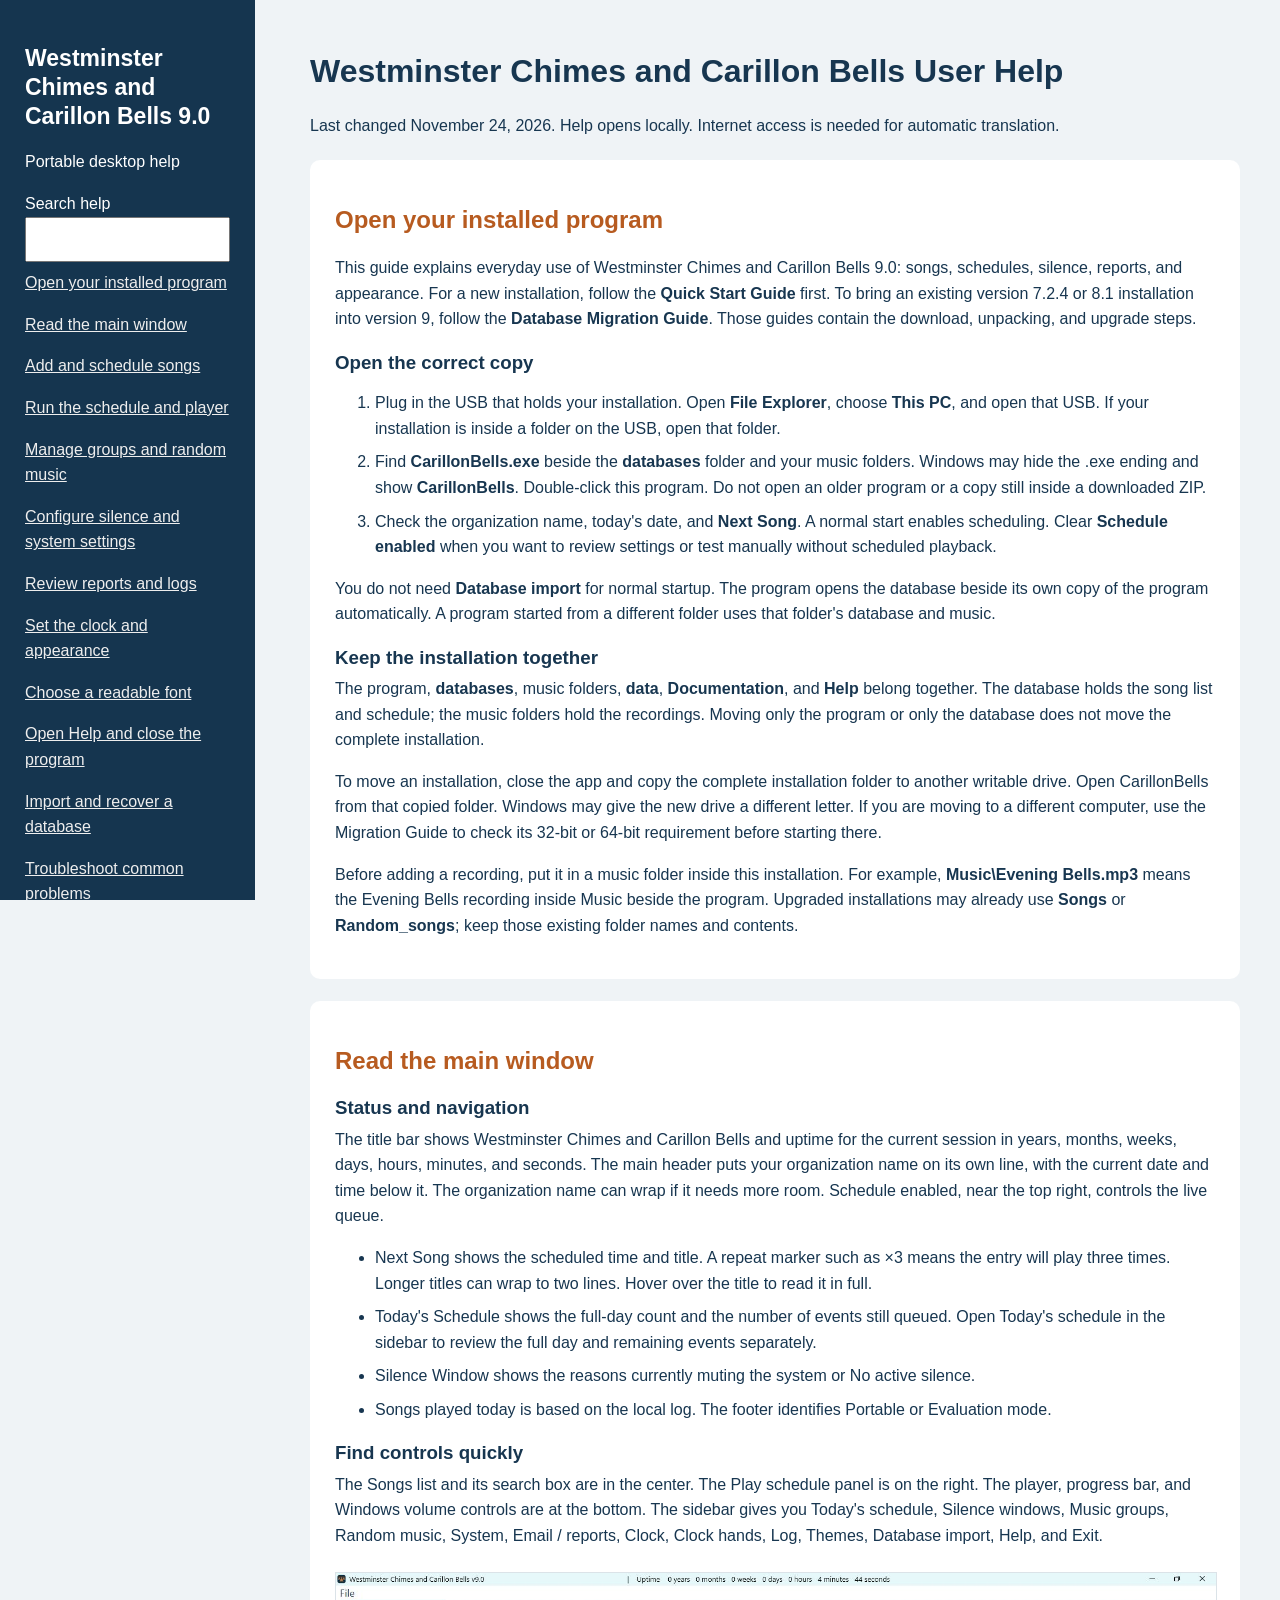
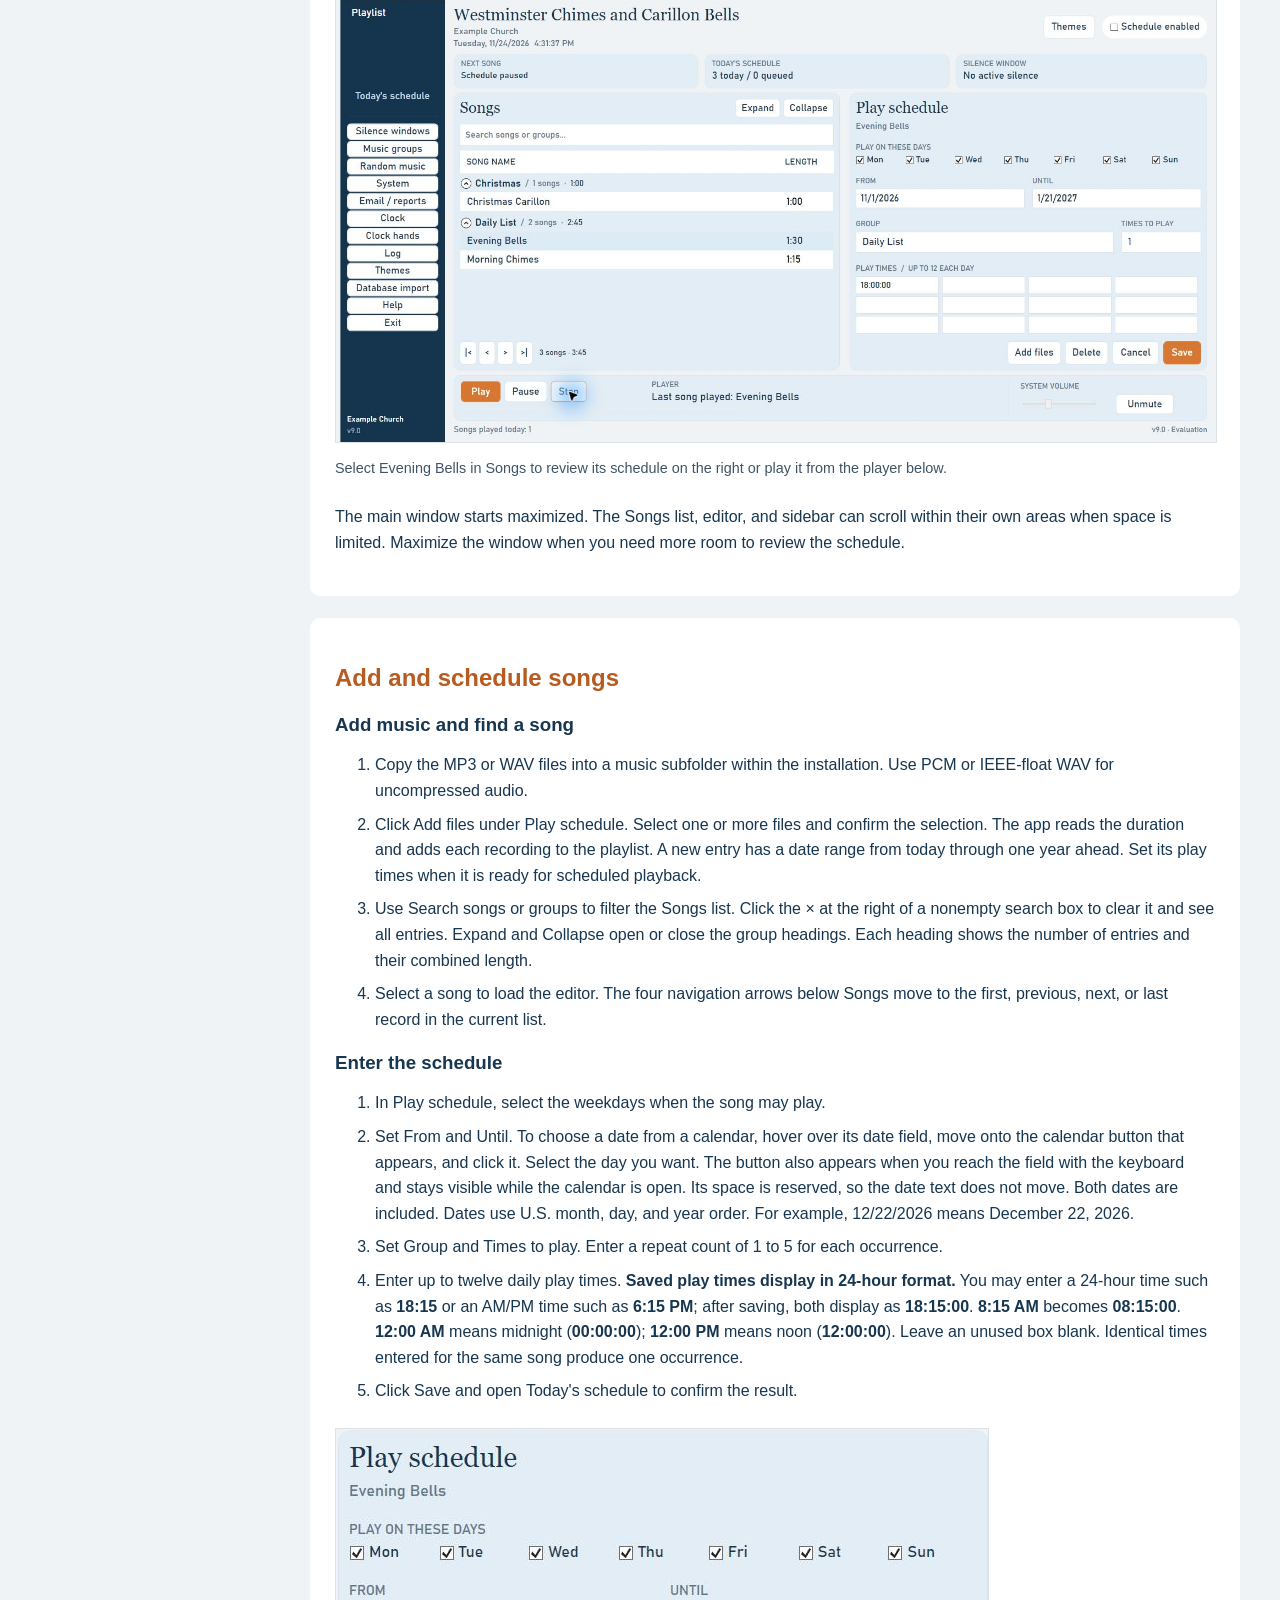
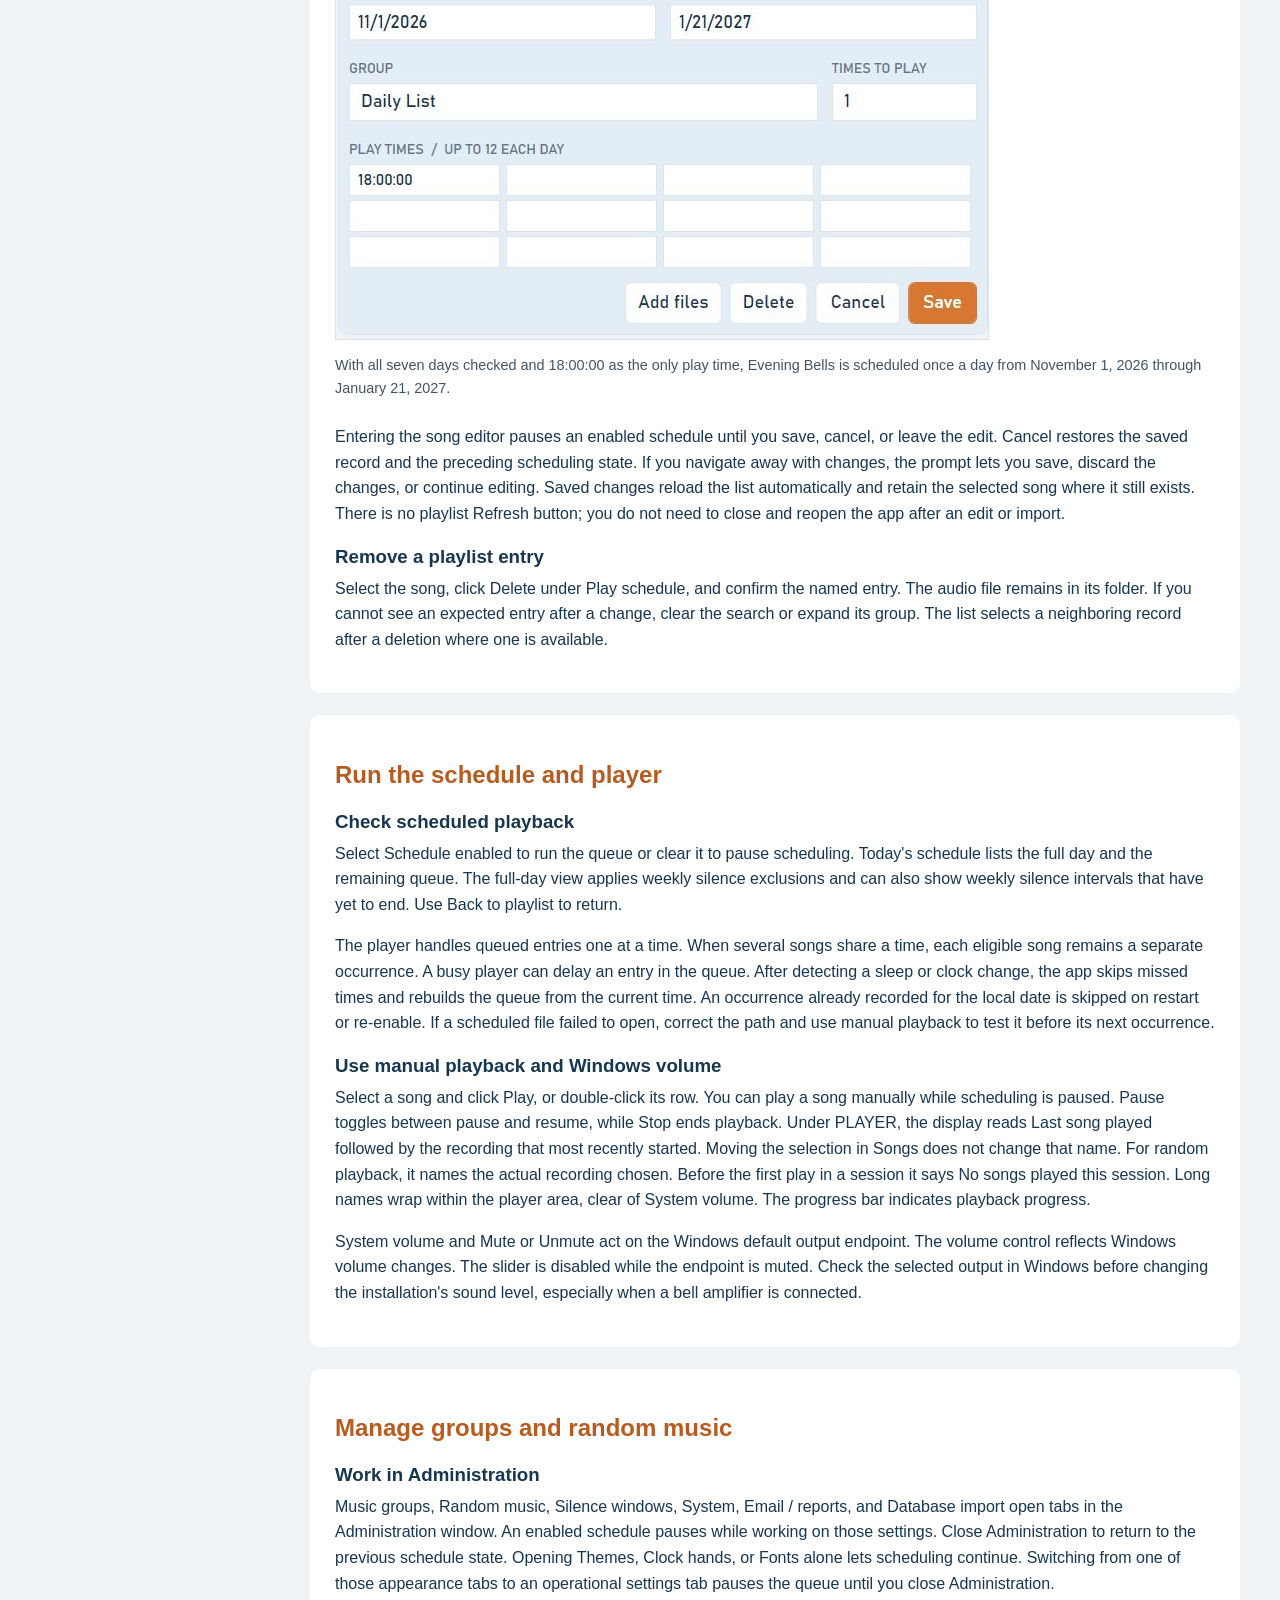
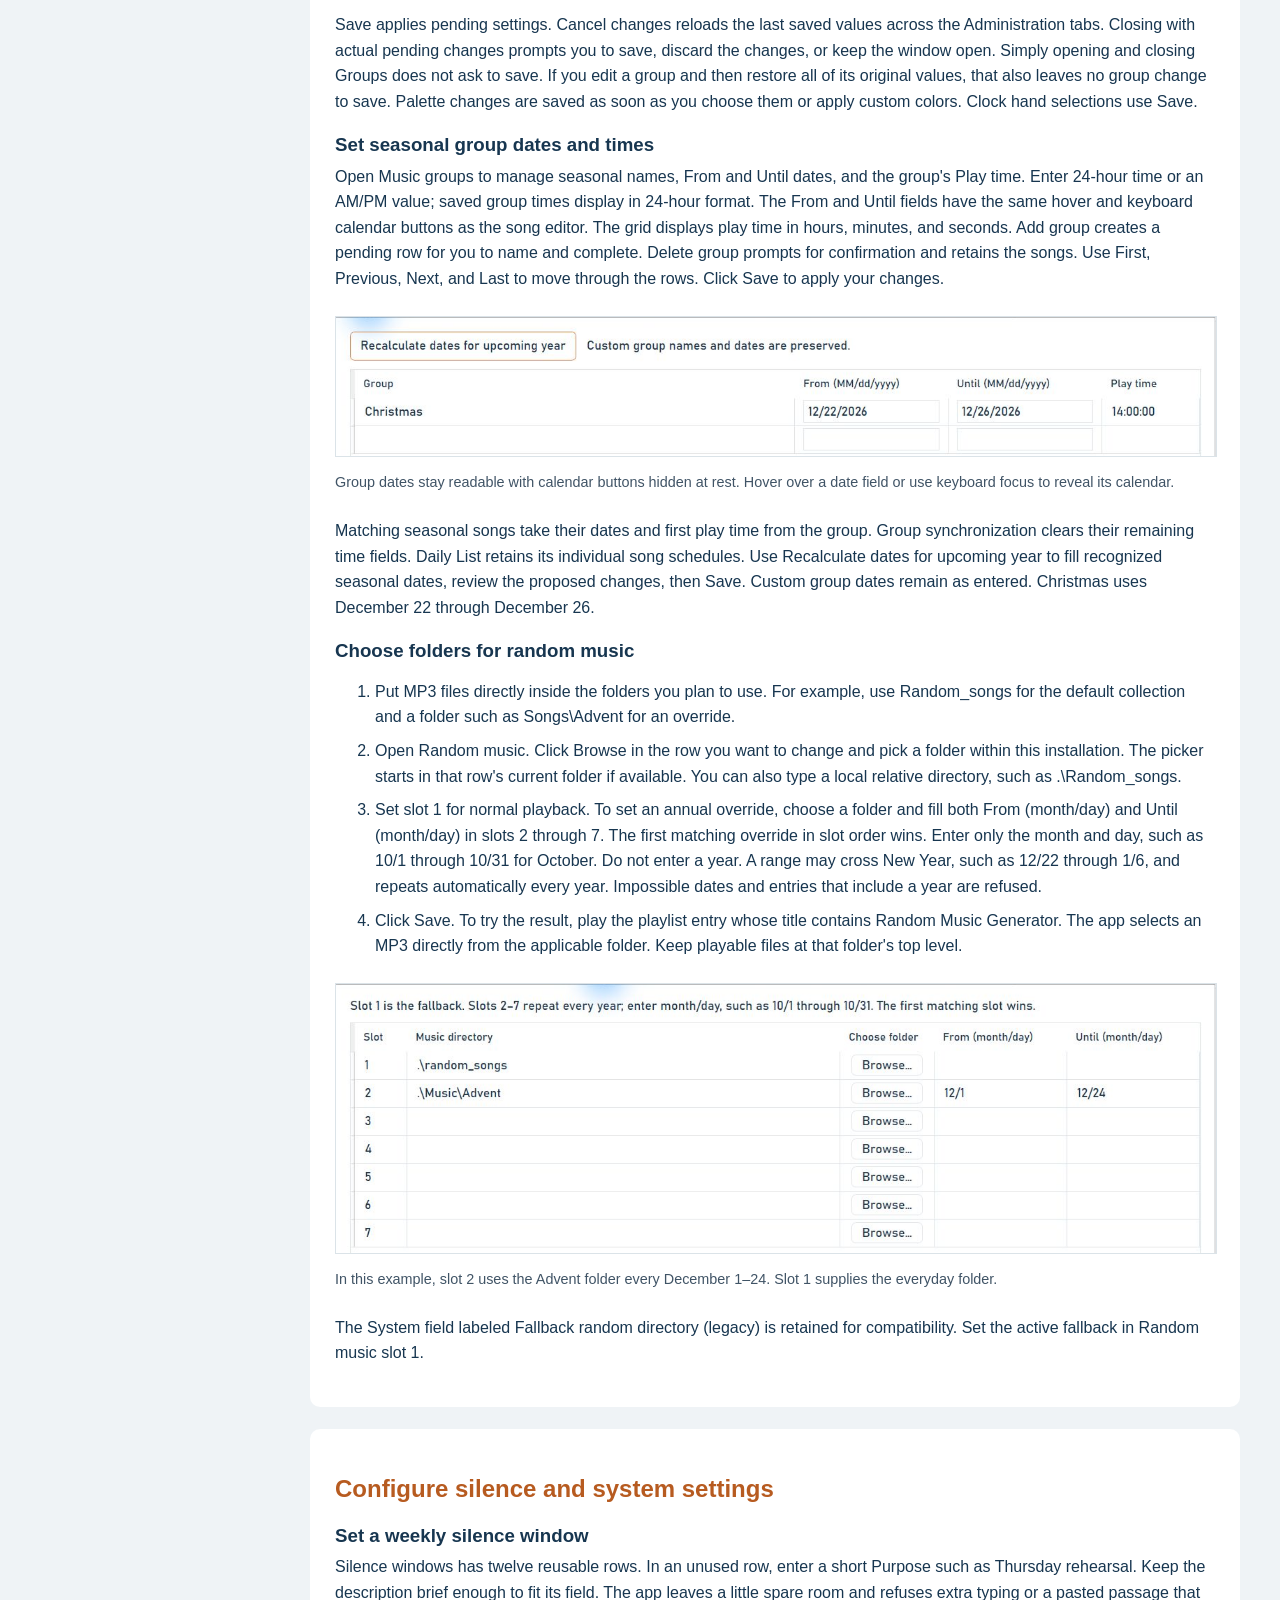
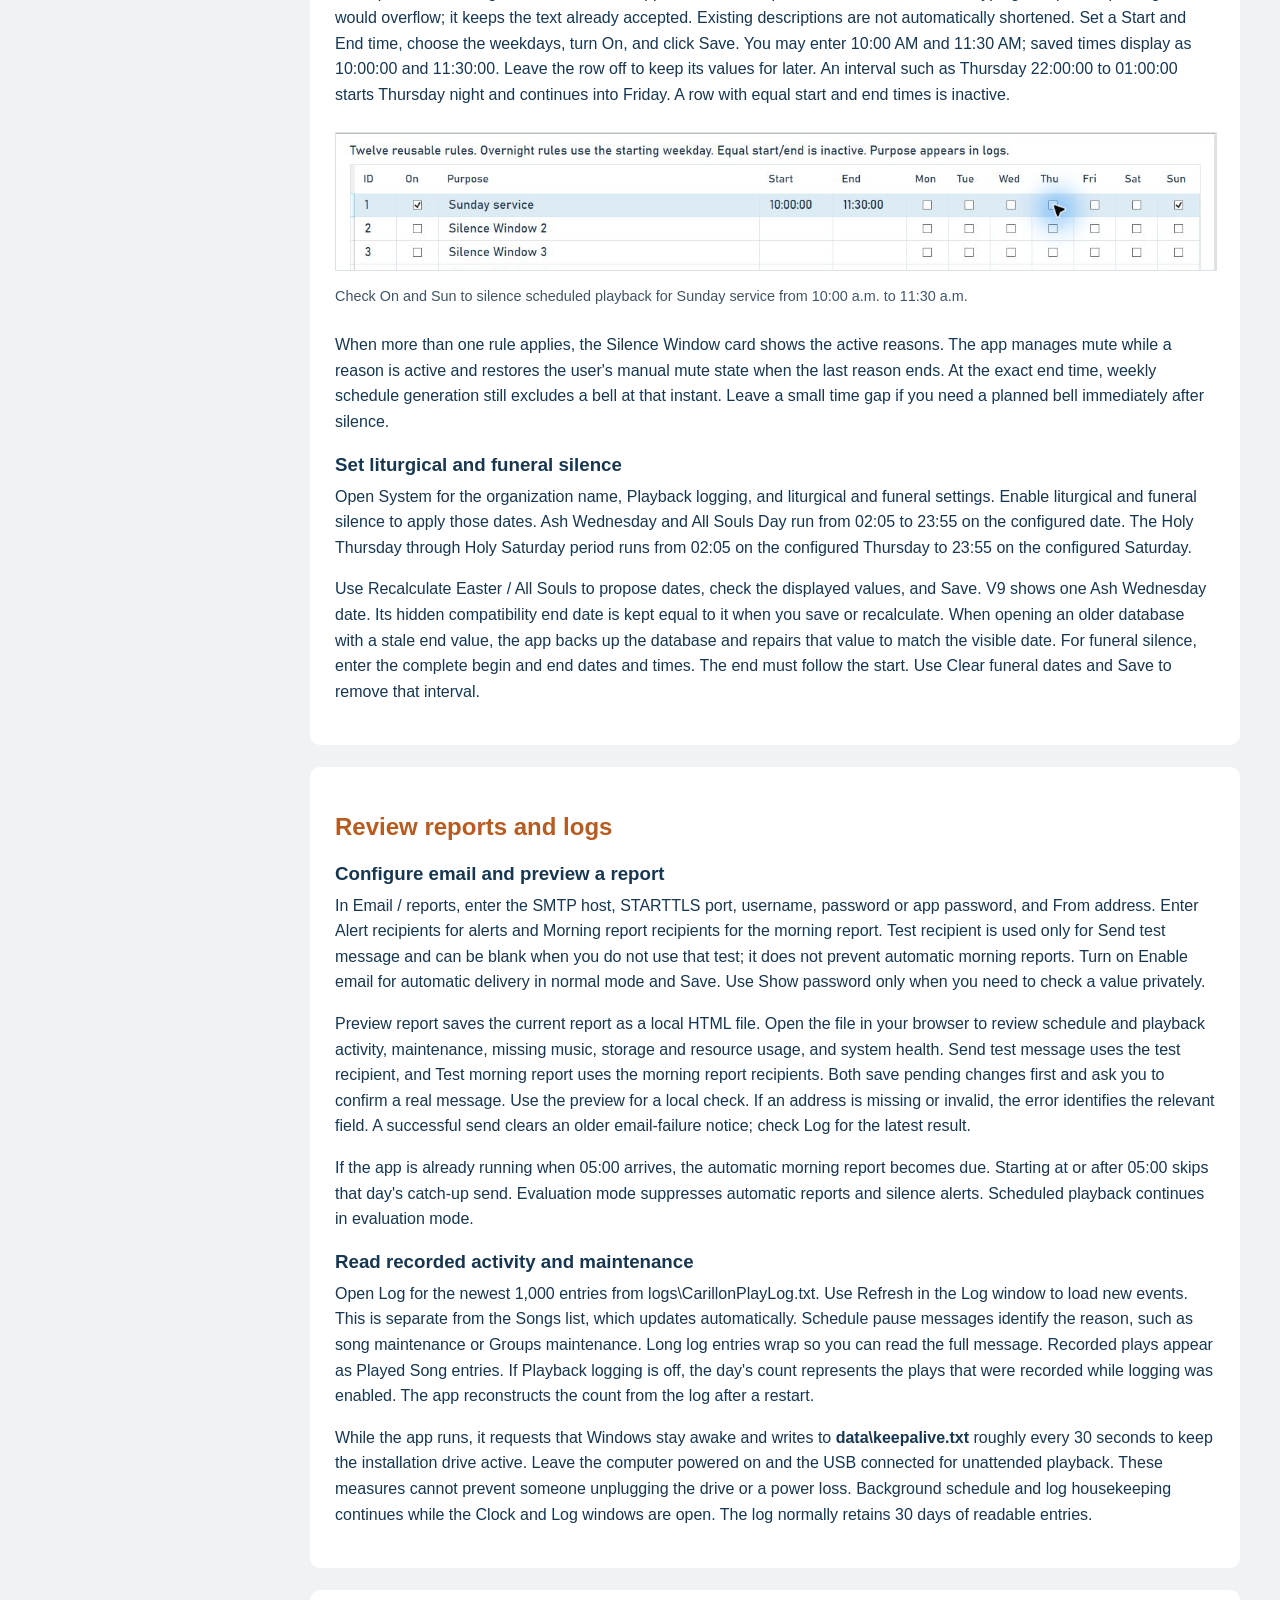
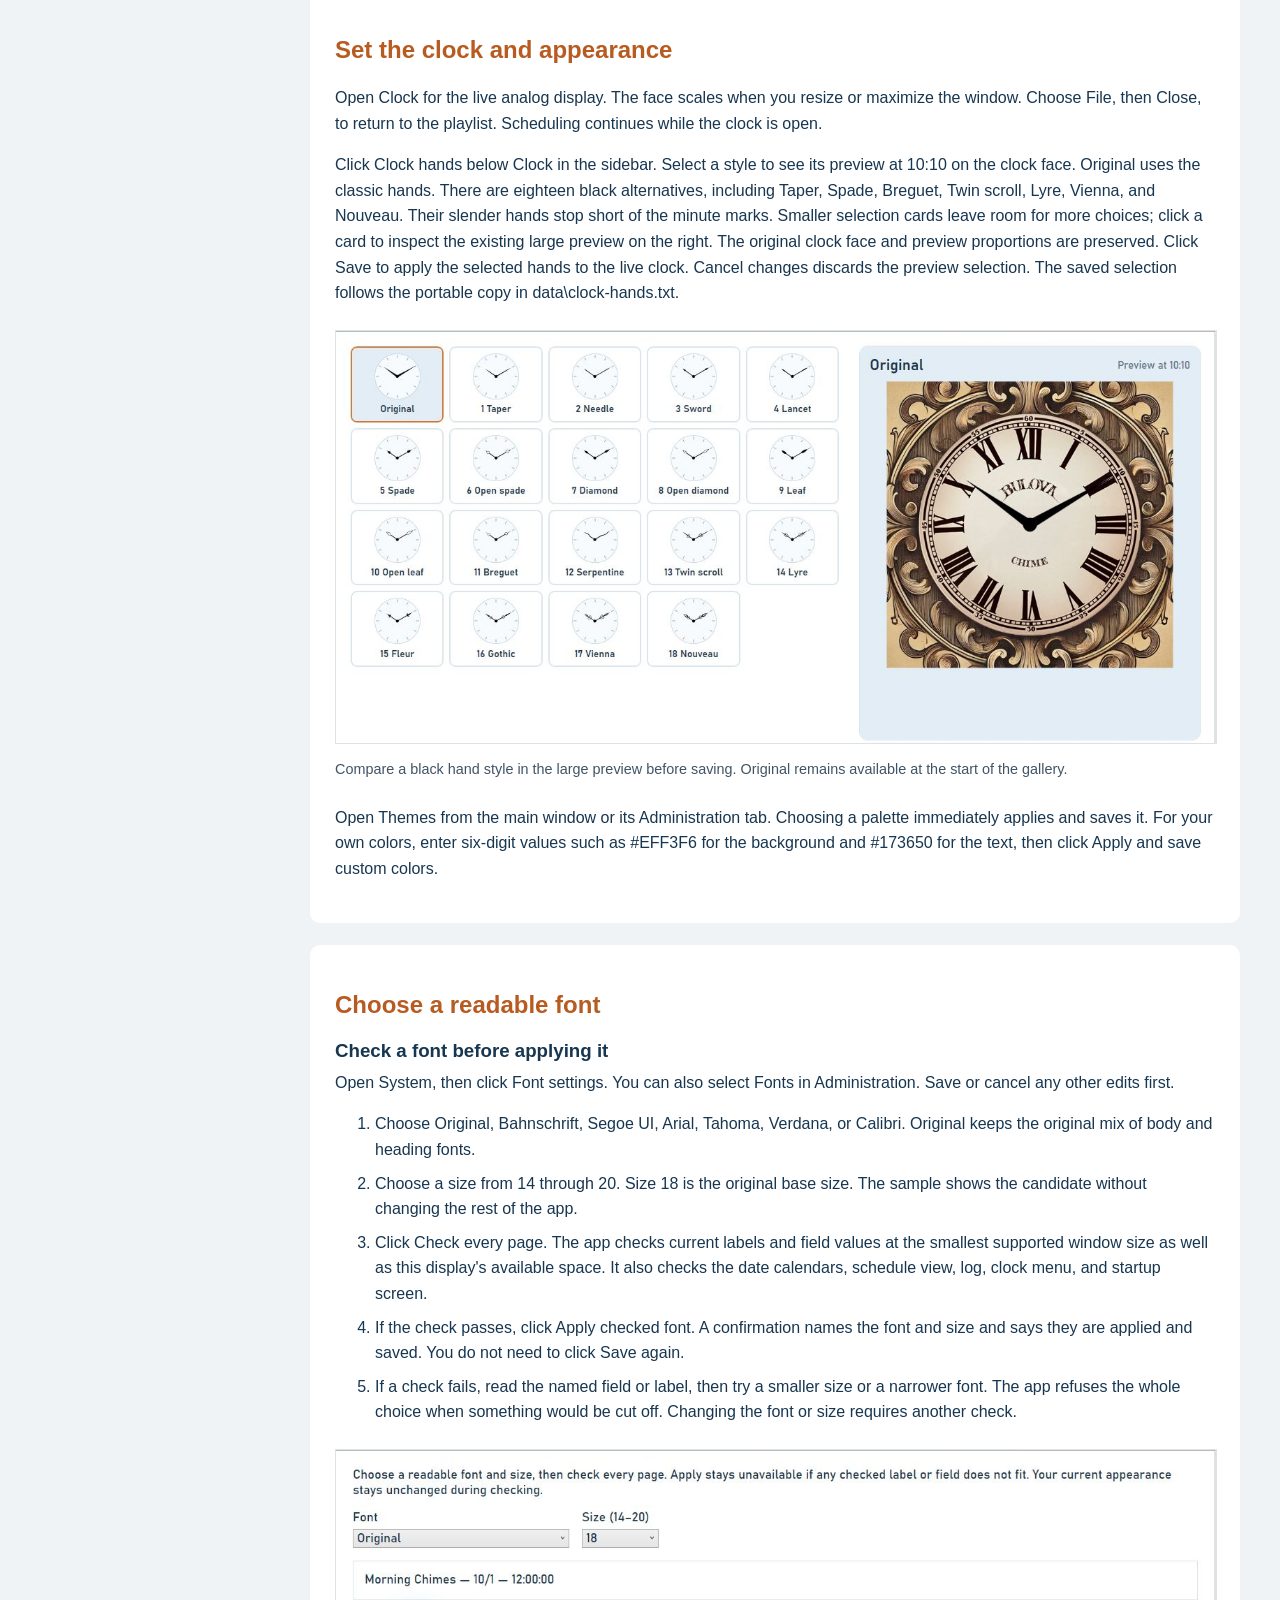
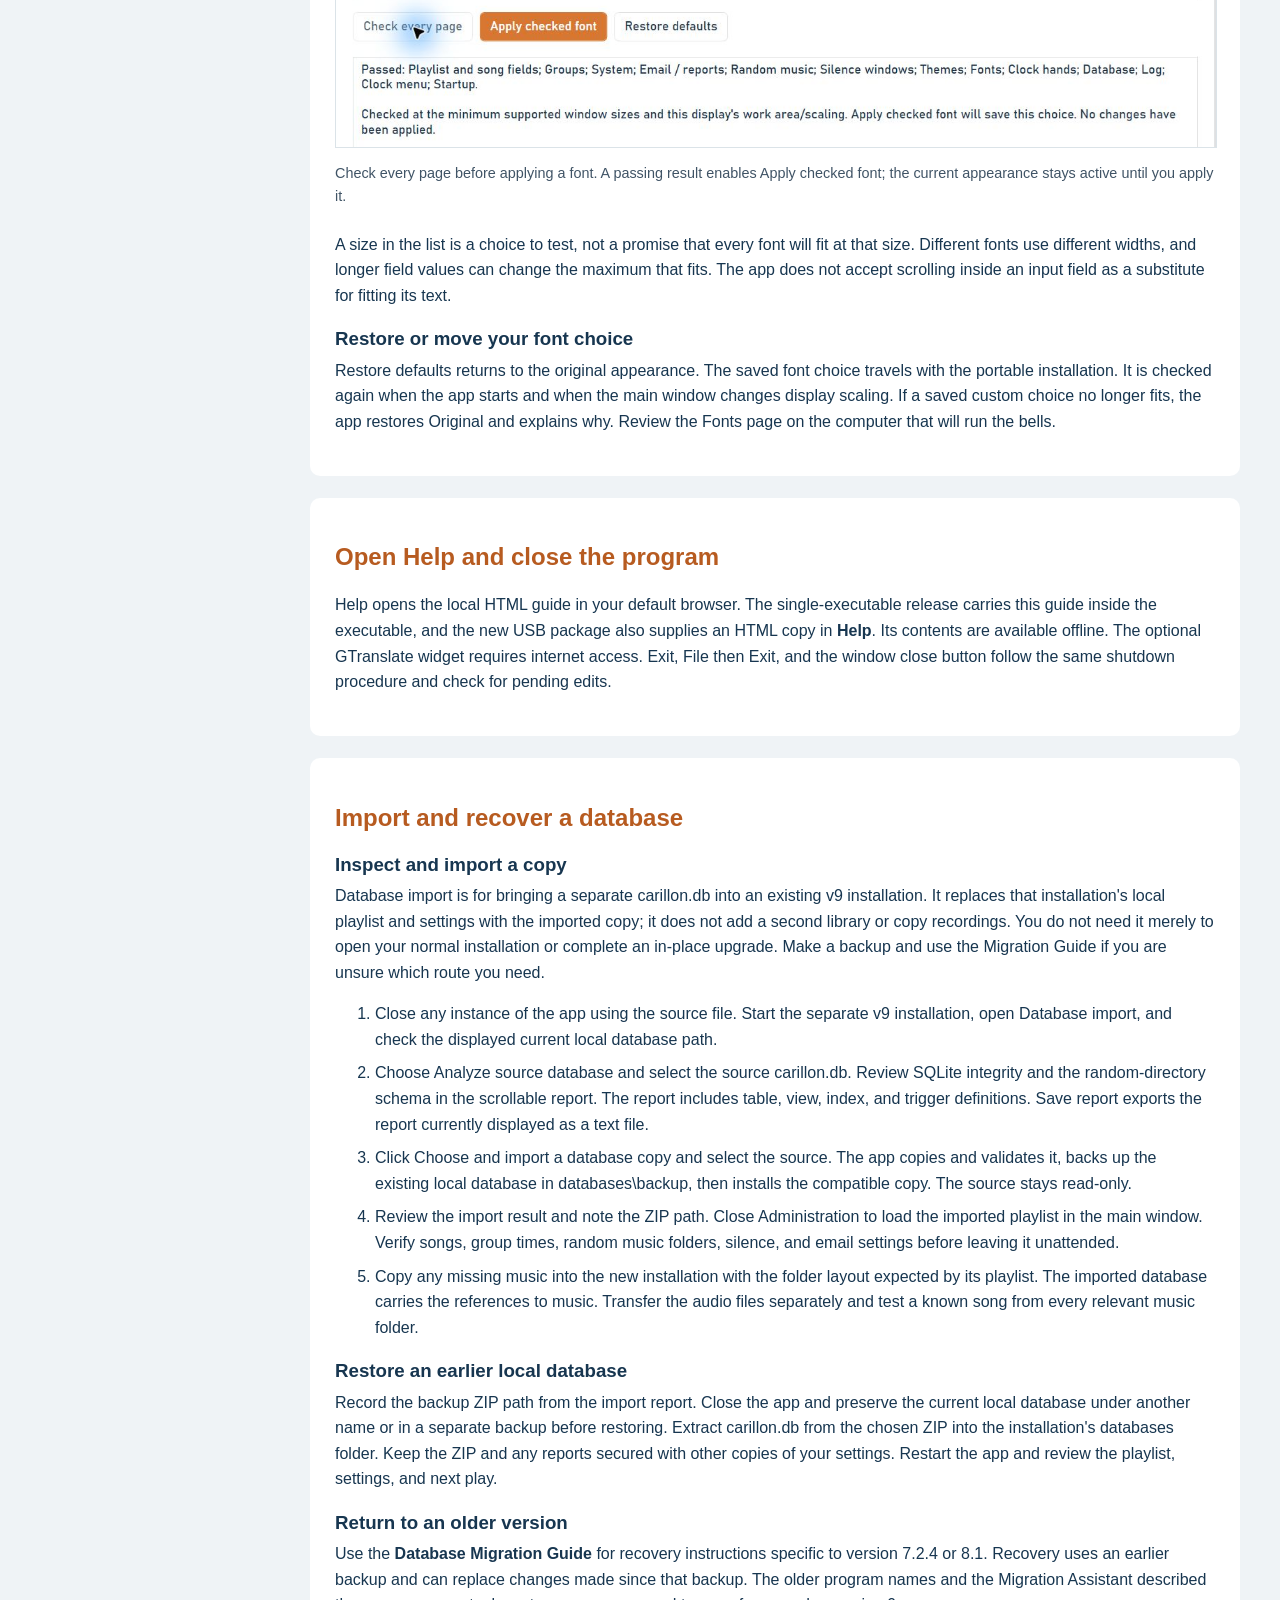
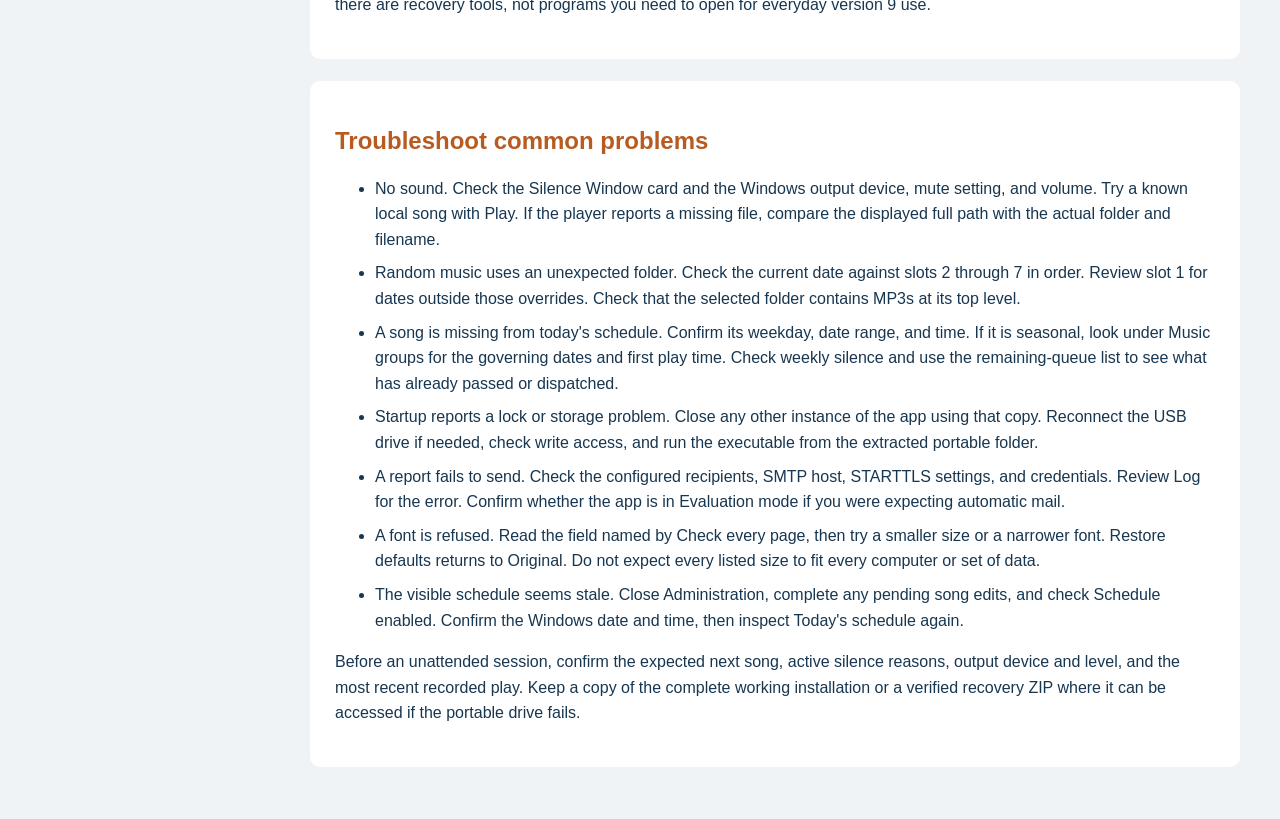
==== commit dccc0762: "Clarify v9 guides and prepare rebuilt local distribution" ====
--- a/help/index.html
+++ b/help/index.html
@@ -1 +1 @@
-<!doctype html><html lang="en"><head><meta charset="utf-8"><meta name="viewport" content="width=device-width,initial-scale=1"><title>Westminster Chimes and Carillon Bells 9.0 Help</title><link rel="stylesheet" href="assets/help.css"></head><body><aside><h1 class="notranslate" translate="no">Westminster Chimes and Carillon Bells 9.0</h1><p>Portable desktop help</p><label>Search help <input id="search" type="search"></label><nav><a href="#section0">Start and move the app</a><a href="#section1">Read the main window</a><a href="#section2">Add and schedule songs</a><a href="#section3">Run the schedule and player</a><a href="#section4">Manage groups and random music</a><a href="#section5">Configure silence and system settings</a><a href="#section6">Review reports and logs</a><a href="#section7">Set the clock and appearance</a><a href="#fonts">Choose a readable font</a><a href="#section9">Open Help and close the program</a><a href="#section10">Import and recover a database</a><a href="#section11">Troubleshoot common problems</a><a href="glossary.html">Glossary</a><a href="keyword-index.html">Keyword index</a></nav><button onclick="window.print()">Print manual</button></aside><main><h1>Westminster Chimes and Carillon Bells User Help</h1><p>Last changed November 24, 2026. Help opens locally. Internet access is needed for automatic translation.</p><article id="section0"><h2>Start and move the app</h2><p><span class="notranslate" translate="no">Westminster Chimes and Carillon Bells</span> schedules chimes and music on Windows. This guide covers setting up the portable installation, programming bells, controlling playback and silence, and looking after the local database.</p><h3>First start</h3><p>On the PC that will run the app, open <strong>Settings</strong>, then <strong>System</strong>, then <strong>About</strong> and find <strong>System type</strong>. If it reads <strong>64-bit operating system, x64-based processor</strong>, choose the <strong>64-bit</strong> download. If it reads <strong>32-bit operating system</strong>, choose <strong>32-bit</strong>. The filenames use <strong>win-x64</strong> for 64-bit and <strong>win-x86</strong> for 32-bit. The Database Migration Guide gives more examples, including what to do if the processor is described differently. The download includes its .NET runtime, so you do not need to install that separately.</p><ol><li>Choose <strong>CarillonBells_9_0_USB_New_Install_win-x86.zip</strong> or <strong>CarillonBells_9_0_USB_New_Install_win-x64.zip</strong> to match Windows. If you have <strong>Package Setup</strong> for that package, run it on the PC to save the ZIP to a folder. In File Explorer, use <strong>Extract All</strong> to put the entire ZIP on a new USB drive or in a writable Windows folder. It supplies <strong>CarillonBells.exe</strong>, <strong>data</strong>, <strong>databases</strong>, <strong>Documentation</strong>, <strong>Help</strong>, <strong>logs</strong>, and <strong>Music</strong>.</li><li>Check the PC date and time, the Windows sound output, and the volume. Open <strong>CarillonBells.exe</strong> where you extracted it. The starter database contains 14 time-marking Westminster chime entries. <strong>Today&#x27;s schedule</strong> shows the included times, such as 6:00 a.m. and 6:30 a.m.</li><li>Set the organization name in <strong>System</strong>. Review <strong>Today&#x27;s schedule</strong> and <strong>Silence windows</strong> before leaving the app unattended. A normal start enables scheduling. For setup or manual playback, clear <strong>Schedule enabled</strong> and use a suitable test output.</li></ol><p>For an existing 7.2.4 or 8.1 USB, close the old program and extract the matching <strong>USB Upgrade</strong> ZIP into the existing installation folder beside <strong>databases</strong>. Open <strong>CarillonBells.exe</strong> from the USB. The <strong>Database Migration Guide</strong> in <strong>Documentation</strong> covers the one-time 7.2.4 confirmation and both uses of <strong>CarillonMigration.exe</strong>. It can restore a 7.2.4 database on the existing USB or create a separate v9 installation.</p><p>Start <strong>CarillonBells.exe</strong> with the <strong>--evaluation</strong> option to suppress automatic mail during a test. Evaluation mode still plays audio and controls Windows system volume.</p><h3>Copy the entire installation</h3><p>Close the app before copying or unplugging its USB drive. Copy the complete installation, including the executable, database, music, display settings, logs, and documentation. Start the executable inside the copied installation to use that copy&#x27;s files. Windows can assign a different drive letter. If you move to a PC with different Windows bitness, apply the matching <strong>USB Upgrade</strong> ZIP to the copied installation. Use one running instance per installation.</p><p>Place new audio inside the installation before adding it. For example, a playlist path of .\Songs\Evening Bells.mp3 refers to Songs\Evening Bells.mp3 beside the executable. An imported path of C:\Songs\Evening Bells.mp3 resolves to the same Songs subfolder in the current installation. Use a local folder within the installation for each track and random music directory.</p></article><article id="section1"><h2>Read the main window</h2><h3>Status and navigation</h3><p>The title bar shows <span class="notranslate" translate="no">Westminster Chimes and Carillon Bells</span> and uptime for the current session in years, months, weeks, days, hours, minutes, and seconds. The main header puts your organization name on its own line, with the current date and time below it. The organization name can wrap if it needs more room. Schedule enabled, near the top right, controls the live queue.</p><ul><li>Next Song shows the scheduled time and title. A repeat marker such as ×3 means the entry will play three times. Longer titles can wrap to two lines. Hover over the title to read it in full.</li><li>Today&#x27;s Schedule shows the full-day count and the number of events still queued. Open Today&#x27;s schedule in the sidebar to review the full day and remaining events separately.</li><li>Silence Window shows the reasons currently muting the system or No active silence.</li><li>Songs played today is based on the local log. The footer identifies Portable or Evaluation mode.</li></ul><h3>Find controls quickly</h3><p>The Songs list and its search box are in the center. The Play schedule panel is on the right. The player, progress bar, and Windows volume controls are at the bottom. The sidebar gives you Today&#x27;s schedule, Silence windows, Music groups, Random music, System, Email / reports, Clock, Clock hands, Log, Themes, Database import, Help, and Exit.</p><figure><img src="assets/figures/main.png" alt="Select Evening Bells in Songs to review its schedule on the right or play it from the player below." loading="lazy"><figcaption>Select Evening Bells in Songs to review its schedule on the right or play it from the player below.</figcaption></figure><p>The main window starts maximized. The Songs list, editor, and sidebar can scroll within their own areas when space is limited. Maximize the window when you need more room to review the schedule.</p></article><article id="section2"><h2>Add and schedule songs</h2><h3>Add music and find a song</h3><ol><li>Copy the MP3 or WAV files into a music subfolder within the installation. Use PCM or IEEE-float WAV for uncompressed audio.</li><li>Click Add files under Play schedule. Select one or more files and confirm the selection. The app reads the duration and adds each recording to the playlist. A new entry has a date range from today through one year ahead. Set its play times when it is ready for scheduled playback.</li><li>Use Search songs or groups to filter the Songs list. Click the × at the right of a nonempty search box to clear it and see all entries. Expand and Collapse open or close the group headings. Each heading shows the number of entries and their combined length.</li><li>Select a song to load the editor. The four navigation arrows below Songs move to the first, previous, next, or last record in the current list.</li></ol><h3>Enter the schedule</h3><ol><li>In Play schedule, select the weekdays when the song may play.</li><li>Set From and Until. To choose a date from a calendar, hover over its date field, move onto the calendar button that appears, and click it. Select the day you want. The button also appears when you reach the field with the keyboard and stays visible while the calendar is open. Its space is reserved, so the date text does not move. Both dates are included. Dates use U.S. month, day, and year order. For example, 12/22/2026 means December 22, 2026.</li><li>Set Group and Times to play. Enter a repeat count of 1 to 5 for each occurrence.</li><li>Enter up to twelve daily play times. Use 24-hour time such as 08:15:00 or 12-hour time with AM or PM, such as 8:15 AM. Leave an unused time field blank. Enter 00:00:00 to schedule a real midnight play. Identical times entered for the same song produce one occurrence.</li><li>Click Save and open Today&#x27;s schedule to confirm the result.</li></ol><figure><img src="assets/figures/schedule.png" alt="With all seven days checked and 18:00:00 as the only play time, Evening Bells is scheduled once a day from November 1, 2026 through January 21, 2027." loading="lazy"><figcaption>With all seven days checked and 18:00:00 as the only play time, Evening Bells is scheduled once a day from November 1, 2026 through January 21, 2027.</figcaption></figure><p>Entering the song editor pauses an enabled schedule until you save, cancel, or leave the edit. Cancel restores the saved record and the preceding scheduling state. If you navigate away with changes, the prompt lets you save, discard the changes, or continue editing. Saved changes reload the list automatically and retain the selected song where it still exists. There is no playlist Refresh button; you do not need to close and reopen the app after an edit or import.</p><h3>Remove a playlist entry</h3><p>Select the song, click Delete under Play schedule, and confirm the named entry. The audio file remains in its folder. If you cannot see an expected entry after a change, clear the search or expand its group. The list selects a neighboring record after a deletion where one is available.</p></article><article id="section3"><h2>Run the schedule and player</h2><h3>Check scheduled playback</h3><p>Select Schedule enabled to run the queue or clear it to pause scheduling. Today&#x27;s schedule lists the full day and the remaining queue. The full-day view applies weekly silence exclusions and can also show weekly silence intervals that have yet to end. Use Back to playlist to return.</p><p>The player handles queued entries one at a time. When several songs share a time, each eligible song remains a separate occurrence. A busy player can delay an entry in the queue. After detecting a sleep or clock change, the app skips missed times and rebuilds the queue from the current time. An occurrence already recorded for the local date is skipped on restart or re-enable. If a scheduled file failed to open, correct the path and use manual playback to test it before its next occurrence.</p><h3>Use manual playback and Windows volume</h3><p>Select a song and click Play, or double-click its row. You can play a song manually while scheduling is paused. Pause toggles between pause and resume, while Stop ends playback. Under PLAYER, the display reads Last song played followed by the recording that most recently started. Moving the selection in Songs does not change that name. For random playback, it names the actual recording chosen. Before the first play in a session it says No songs played this session. Long names wrap within the player area, clear of System volume. The progress bar indicates playback progress.</p><p>System volume and Mute or Unmute act on the Windows default output endpoint. The volume control reflects Windows volume changes. The slider is disabled while the endpoint is muted. Check the selected output in Windows before changing the installation&#x27;s sound level, especially when a bell amplifier is connected.</p></article><article id="section4"><h2>Manage groups and random music</h2><h3>Work in Administration</h3><p>Music groups, Random music, Silence windows, System, Email / reports, and Database import open tabs in the Administration window. An enabled schedule pauses while working on those settings. Close Administration to return to the previous schedule state. Opening Themes, Clock hands, or Fonts alone lets scheduling continue. Switching from one of those appearance tabs to an operational settings tab pauses the queue until you close Administration.</p><p>Save applies pending settings. Cancel changes reloads the last saved values across the Administration tabs. Closing with actual pending changes prompts you to save, discard the changes, or keep the window open. Simply opening and closing Groups does not ask to save. If you edit a group and then restore all of its original values, that also leaves no group change to save. Palette changes are saved as soon as you choose them or apply custom colors. Clock hand selections use Save.</p><h3>Set seasonal group dates and times</h3><p>Open Music groups to manage seasonal names, From and Until dates, and the group&#x27;s Play time. The From and Until fields have the same hover and keyboard calendar buttons as the song editor. The grid displays play time in hours, minutes, and seconds. Add group creates a pending row for you to name and complete. Delete group prompts for confirmation and retains the songs. Use First, Previous, Next, and Last to move through the rows. Click Save to apply your changes.</p><figure><img src="assets/figures/groups.png" alt="Group dates stay readable with calendar buttons hidden at rest. Hover over a date field or use keyboard focus to reveal its calendar." loading="lazy"><figcaption>Group dates stay readable with calendar buttons hidden at rest. Hover over a date field or use keyboard focus to reveal its calendar.</figcaption></figure><p>Matching seasonal songs take their dates and first play time from the group. Group synchronization clears their remaining time fields. Daily List retains its individual song schedules. Use Recalculate dates for upcoming year to fill recognized seasonal dates, review the proposed changes, then Save. Custom group dates remain as entered. Christmas uses December 22 through December 26.</p><h3>Choose folders for random music</h3><ol><li>Put MP3 files directly inside the folders you plan to use. For example, use Random_songs for the default collection and a folder such as Songs\Advent for an override.</li><li>Open Random music. Click Browse in the row you want to change and pick a folder within this installation. The picker starts in that row&#x27;s current folder if available. You can also type a local relative directory, such as .\Random_songs.</li><li>Set slot 1 for normal playback. To set an annual override, choose a folder and fill both From (month/day) and Until (month/day) in slots 2 through 7. The first matching override in slot order wins. Enter only the month and day, such as 10/1 through 10/31 for October. Do not enter a year. A range may cross New Year, such as 12/22 through 1/6, and repeats automatically every year. Impossible dates and entries that include a year are refused.</li><li>Click Save. To try the result, play the playlist entry whose title contains Random Music Generator. The app selects an MP3 directly from the applicable folder. Keep playable files at that folder&#x27;s top level.</li></ol><figure><img src="assets/figures/random.png" alt="In this example, slot 2 uses the Advent folder every December 1–24. Slot 1 supplies the everyday folder." loading="lazy"><figcaption>In this example, slot 2 uses the Advent folder every December 1–24. Slot 1 supplies the everyday folder.</figcaption></figure><p>The System field labeled Fallback random directory (legacy) is retained for compatibility. Set the active fallback in Random music slot 1.</p></article><article id="section5"><h2>Configure silence and system settings</h2><h3>Set a weekly silence window</h3><p>Silence windows has twelve reusable rows. In an unused row, enter a short Purpose such as Thursday rehearsal. Keep the description brief enough to fit its field. The app leaves a little spare room and refuses extra typing or a pasted passage that would overflow; it keeps the text already accepted. Existing descriptions are not automatically shortened. Set a Start and End time, choose the weekdays, turn On, and click Save. Leave the row off to keep its values for later. An interval such as Thursday 22:00:00 to 01:00:00 starts Thursday night and continues into Friday. A row with equal start and end times is inactive.</p><figure><img src="assets/figures/silence.png" alt="Check On and Sun to silence scheduled playback for Sunday service from 10:00 a.m. to 11:30 a.m." loading="lazy"><figcaption>Check On and Sun to silence scheduled playback for Sunday service from 10:00 a.m. to 11:30 a.m.</figcaption></figure><p>When more than one rule applies, the Silence Window card shows the active reasons. The app manages mute while a reason is active and restores the user&#x27;s manual mute state when the last reason ends. At the exact end time, weekly schedule generation still excludes a bell at that instant. Leave a small time gap if you need a planned bell immediately after silence.</p><h3>Set liturgical and funeral silence</h3><p>Open System for the organization name, Playback logging, and liturgical and funeral settings. Enable liturgical and funeral silence to apply those dates. Ash Wednesday and All Souls Day run from 02:05 to 23:55 on the configured date. The Holy Thursday through Holy Saturday period runs from 02:05 on the configured Thursday to 23:55 on the configured Saturday.</p><p>Use Recalculate Easter / All Souls to propose dates, check the displayed values, and Save. V9 shows one Ash Wednesday date. Its hidden compatibility end date is kept equal to it when you save or recalculate. When opening an older database with a stale end value, the app backs up the database and repairs that value to match the visible date. For funeral silence, enter the complete begin and end dates and times. The end must follow the start. Use Clear funeral dates and Save to remove that interval.</p></article><article id="section6"><h2>Review reports and logs</h2><h3>Configure email and preview a report</h3><p>In Email / reports, enter the SMTP host, STARTTLS port, username, password or app password, and From address. Enter Alert recipients for alerts and Morning report recipients for the morning report. Test recipient is used only for Send test message and can be blank when you do not use that test; it does not prevent automatic morning reports. Turn on Enable email for automatic delivery in normal mode and Save. Use Show password only when you need to check a value privately.</p><p>Preview report saves the current report as a local HTML file. Open the file in your browser to review schedule and playback activity, maintenance, missing music, storage and resource usage, and system health. Send test message uses the test recipient, and Test morning report uses the morning report recipients. Both save pending changes first and ask you to confirm a real message. Use the preview for a local check. If an address is missing or invalid, the error identifies the relevant field. A successful send clears an older email-failure notice; check Log for the latest result.</p><p>If the app is already running when 05:00 arrives, the automatic morning report becomes due. Starting at or after 05:00 skips that day&#x27;s catch-up send. Evaluation mode suppresses automatic reports and silence alerts. Scheduled playback continues in evaluation mode.</p><h3>Read recorded activity and maintenance</h3><p>Open Log for the newest 1,000 entries from logs\CarillonPlayLog.txt. Use Refresh in the Log window to load new events. This is separate from the Songs list, which updates automatically. Schedule pause messages identify the reason, such as song maintenance or Groups maintenance. Long log entries wrap so you can read the full message. Recorded plays appear as Played Song entries. If Playback logging is off, the day&#x27;s count represents the plays that were recorded while logging was enabled. The app reconstructs the count from the log after a restart.</p><p>A running installation writes data\keepalive.txt roughly every 30 seconds. Daily schedule maintenance becomes due at 00:05 while scheduling is enabled. Log trimming becomes due at 00:10 and also runs at startup. The log retains 30 days of readable entries and preserves older lines with unreadable timestamps. These background tasks continue while the Clock and Log windows are open.</p></article><article id="section7"><h2>Set the clock and appearance</h2><p>Open Clock for the live analog display. The face scales when you resize or maximize the window. Choose File, then Close, to return to the playlist. Scheduling continues while the clock is open.</p><p>Click Clock hands below Clock in the sidebar. Select a style to see its preview at 10:10 on the clock face. Original uses the classic hands. There are eighteen black alternatives, including Taper, Spade, Breguet, Twin scroll, Lyre, Vienna, and Nouveau. Their slender hands stop short of the minute marks. Smaller selection cards leave room for more choices; click a card to inspect the existing large preview on the right. The original clock face and preview proportions are preserved. Click Save to apply the selected hands to the live clock. Cancel changes discards the preview selection. The saved selection follows the portable copy in data\clock-hands.txt.</p><figure><img src="assets/figures/hands.png" alt="Compare a black hand style in the large preview before saving. Original remains available at the start of the gallery." loading="lazy"><figcaption>Compare a black hand style in the large preview before saving. Original remains available at the start of the gallery.</figcaption></figure><p>Open Themes from the main window or its Administration tab. Choosing a palette immediately applies and saves it. For your own colors, enter six-digit values such as #EFF3F6 for the background and #173650 for the text, then click Apply and save custom colors.</p></article><article id="fonts"><h2>Choose a readable font</h2><h3>Check a font before applying it</h3><p>Open System, then click Font settings. You can also select Fonts in Administration. Save or cancel any other edits first.</p><ol><li>Choose Original, Bahnschrift, Segoe UI, Arial, Tahoma, Verdana, or Calibri. Original keeps the original mix of body and heading fonts.</li><li>Choose a size from 14 through 20. Size 18 is the original base size. The sample shows the candidate without changing the rest of the app.</li><li>Click Check every page. The app checks current labels and field values at the smallest supported window size as well as this display&#x27;s available space. It also checks the date calendars, schedule view, log, clock menu, and startup screen.</li><li>If the check passes, click Apply checked font. A confirmation names the font and size and says they are applied and saved. You do not need to click Save again.</li><li>If a check fails, read the named field or label, then try a smaller size or a narrower font. The app refuses the whole choice when something would be cut off. Changing the font or size requires another check.</li></ol><figure><img src="assets/figures/fonts.png" alt="Check every page before applying a font. A passing result enables Apply checked font; the current appearance stays active until you apply it." loading="lazy"><figcaption>Check every page before applying a font. A passing result enables Apply checked font; the current appearance stays active until you apply it.</figcaption></figure><p>A size in the list is a choice to test, not a promise that every font will fit at that size. Different fonts use different widths, and longer field values can change the maximum that fits. The app does not accept scrolling inside an input field as a substitute for fitting its text.</p><h3>Restore or move your font choice</h3><p>Restore defaults returns to the original appearance. The saved font choice travels with the portable installation. It is checked again when the app starts and when the main window changes display scaling. If a saved custom choice no longer fits, the app restores Original and explains why. Review the Fonts page on the computer that will run the bells.</p></article><article id="section9"><h2>Open Help and close the program</h2><p>Help opens the local HTML guide in your default browser. The single-executable release carries this guide inside the executable, and the new USB package also supplies an HTML copy in <strong>Help</strong>. Its contents are available offline. The optional GTranslate widget requires internet access. Exit, File then Exit, and the window close button follow the same shutdown procedure and check for pending edits.</p></article><article id="section10"><h2>Import and recover a database</h2><h3>Inspect and import a copy</h3><p>Database import is for bringing a separate carillon.db into an existing v9 installation. It replaces that installation&#x27;s local playlist and settings with the imported copy; it does not add a second library or copy recordings. You do not need it merely to open your normal installation or complete an in-place upgrade. Make a backup and use the Migration Guide if you are unsure which route you need.</p><ol><li>Close any instance of the app using the source file. Start the separate v9 installation, open Database import, and check the displayed current local database path.</li><li>Choose Analyze source database and select the source carillon.db. Review <span class="notranslate" translate="no">SQLite</span> integrity and the random-directory schema in the scrollable report. The report includes table, view, index, and trigger definitions. Save report exports the report currently displayed as a text file.</li><li>Click Choose and import a database copy and select the source. The app copies and validates it, backs up the existing local database in databases\backup, then installs the compatible copy. The source stays read-only.</li><li>Review the import result and note the ZIP path. Close Administration to load the imported playlist in the main window. Verify songs, group times, random music folders, silence, and email settings before leaving it unattended.</li><li>Copy any missing music into the new installation with the folder layout expected by its playlist. The imported database carries the references to music. Transfer the audio files separately and test a known song from every relevant music folder.</li></ol><h3>Restore an earlier local database</h3><p>Record the backup ZIP path from the import report. Close the app and preserve the current local database under another name or in a separate backup before restoring. Extract carillon.db from the chosen ZIP into the installation&#x27;s databases folder. Keep the ZIP and any reports secured with other copies of your settings. Restart the app and review the playlist, settings, and next play.</p><h3>Return to version 7.2.4</h3><p>Close <strong>Carillon.exe</strong> and <strong>CarillonBells.exe</strong>. Open <strong>CarillonMigration.exe</strong> from the matching Windows release and select <strong>Restore 7.2.4…</strong> to begin. Choose the USB installation and its dated pre-upgrade ZIP, then review the restore. <strong>Back Up and Restore</strong> saves your current v9 database separately before restoring the original. Open <strong>Carillon.exe</strong> from the USB after the restore and check the schedule. See the <strong>Database Migration Guide</strong> for the full procedure.</p></article><article id="section11"><h2>Troubleshoot common problems</h2><ul><li>No sound. Check the Silence Window card and the Windows output device, mute setting, and volume. Try a known local song with Play. If the player reports a missing file, compare the displayed full path with the actual folder and filename.</li><li>Random music uses an unexpected folder. Check the current date against slots 2 through 7 in order. Review slot 1 for dates outside those overrides. Check that the selected folder contains MP3s at its top level.</li><li>A song is missing from today&#x27;s schedule. Confirm its weekday, date range, and time. If it is seasonal, look under Music groups for the governing dates and first play time. Check weekly silence and use the remaining-queue list to see what has already passed or dispatched.</li><li>Startup reports a lock or storage problem. Close any other instance of the app using that copy. Reconnect the USB drive if needed, check write access, and run the executable from the extracted portable folder.</li><li>A report fails to send. Check the configured recipients, SMTP host, STARTTLS settings, and credentials. Review Log for the error. Confirm whether the app is in Evaluation mode if you were expecting automatic mail.</li><li>A font is refused. Read the field named by Check every page, then try a smaller size or a narrower font. Restore defaults returns to Original. Do not expect every listed size to fit every computer or set of data.</li><li>The visible schedule seems stale. Close Administration, complete any pending song edits, and check Schedule enabled. Confirm the Windows date and time, then inspect Today&#x27;s schedule again.</li></ul><p>Before an unattended session, confirm the expected next song, active silence reasons, output device and level, and the most recent recorded play. Keep a copy of the complete working installation or a verified recovery ZIP where it can be accessed if the portable drive fails.</p></article></main><div class="gtranslate_wrapper"></div><script>document.getElementById('search').addEventListener('input',function(){const query=this.value.toLowerCase();document.querySelectorAll('article').forEach(article=>article.hidden=!article.textContent.toLowerCase().includes(query));});window.gtranslateSettings={default_language:'en',languages:['en','es','fr','de','it','pt','pl','nl','uk','ar','zh-CN','ja','ko','vi','hi','tl'],wrapper_selector:'.gtranslate_wrapper',switcher_horizontal_position:'right',switcher_vertical_position:'bottom',float_switcher_open_direction:'top'};</script><script src="https://cdn.gtranslate.net/widgets/latest/float.js" defer></script><script src="assets/translation-selector.js" defer></script></body></html>+<!doctype html><html lang="en"><head><meta charset="utf-8"><meta name="viewport" content="width=device-width,initial-scale=1"><title>Westminster Chimes and Carillon Bells 9.0 Help</title><link rel="stylesheet" href="assets/help.css"></head><body><aside><h1 class="notranslate" translate="no">Westminster Chimes and Carillon Bells 9.0</h1><p>Portable desktop help</p><label>Search help <input id="search" type="search"></label><nav><a href="#section0">Open your installed program</a><a href="#section1">Read the main window</a><a href="#section2">Add and schedule songs</a><a href="#section3">Run the schedule and player</a><a href="#section4">Manage groups and random music</a><a href="#section5">Configure silence and system settings</a><a href="#section6">Review reports and logs</a><a href="#section7">Set the clock and appearance</a><a href="#fonts">Choose a readable font</a><a href="#section9">Open Help and close the program</a><a href="#section10">Import and recover a database</a><a href="#section11">Troubleshoot common problems</a><a href="glossary.html">Glossary</a><a href="keyword-index.html">Keyword index</a></nav><button onclick="window.print()">Print manual</button></aside><main><h1>Westminster Chimes and Carillon Bells User Help</h1><p>Last changed November 24, 2026. Help opens locally. Internet access is needed for automatic translation.</p><article id="section0"><h2>Open your installed program</h2><p>This guide explains everyday use of <span class="notranslate" translate="no">Westminster Chimes and Carillon Bells</span> 9.0: songs, schedules, silence, reports, and appearance. For a new installation, follow the <strong>Quick Start Guide</strong> first. To bring an existing version 7.2.4 or 8.1 installation into version 9, follow the <strong>Database Migration Guide</strong>. Those guides contain the download, unpacking, and upgrade steps.</p><h3>Open the correct copy</h3><ol><li>Plug in the USB that holds your installation. Open <strong>File Explorer</strong>, choose <strong>This PC</strong>, and open that USB. If your installation is inside a folder on the USB, open that folder.</li><li>Find <strong>CarillonBells.exe</strong> beside the <strong>databases</strong> folder and your music folders. Windows may hide the .exe ending and show <strong>CarillonBells</strong>. Double-click this program. Do not open an older program or a copy still inside a downloaded ZIP.</li><li>Check the organization name, today&#x27;s date, and <strong>Next Song</strong>. A normal start enables scheduling. Clear <strong>Schedule enabled</strong> when you want to review settings or test manually without scheduled playback.</li></ol><p>You do not need <strong>Database import</strong> for normal startup. The program opens the database beside its own copy of the program automatically. A program started from a different folder uses that folder&#x27;s database and music.</p><h3>Keep the installation together</h3><p>The program, <strong>databases</strong>, music folders, <strong>data</strong>, <strong>Documentation</strong>, and <strong>Help</strong> belong together. The database holds the song list and schedule; the music folders hold the recordings. Moving only the program or only the database does not move the complete installation.</p><p>To move an installation, close the app and copy the complete installation folder to another writable drive. Open CarillonBells from that copied folder. Windows may give the new drive a different letter. If you are moving to a different computer, use the Migration Guide to check its 32-bit or 64-bit requirement before starting there.</p><p>Before adding a recording, put it in a music folder inside this installation. For example, <strong>Music\Evening Bells.mp3</strong> means the Evening Bells recording inside Music beside the program. Upgraded installations may already use <strong>Songs</strong> or <strong>Random_songs</strong>; keep those existing folder names and contents.</p></article><article id="section1"><h2>Read the main window</h2><h3>Status and navigation</h3><p>The title bar shows <span class="notranslate" translate="no">Westminster Chimes and Carillon Bells</span> and uptime for the current session in years, months, weeks, days, hours, minutes, and seconds. The main header puts your organization name on its own line, with the current date and time below it. The organization name can wrap if it needs more room. Schedule enabled, near the top right, controls the live queue.</p><ul><li>Next Song shows the scheduled time and title. A repeat marker such as ×3 means the entry will play three times. Longer titles can wrap to two lines. Hover over the title to read it in full.</li><li>Today&#x27;s Schedule shows the full-day count and the number of events still queued. Open Today&#x27;s schedule in the sidebar to review the full day and remaining events separately.</li><li>Silence Window shows the reasons currently muting the system or No active silence.</li><li>Songs played today is based on the local log. The footer identifies Portable or Evaluation mode.</li></ul><h3>Find controls quickly</h3><p>The Songs list and its search box are in the center. The Play schedule panel is on the right. The player, progress bar, and Windows volume controls are at the bottom. The sidebar gives you Today&#x27;s schedule, Silence windows, Music groups, Random music, System, Email / reports, Clock, Clock hands, Log, Themes, Database import, Help, and Exit.</p><figure><img src="assets/figures/main.png" alt="Select Evening Bells in Songs to review its schedule on the right or play it from the player below." loading="lazy"><figcaption>Select Evening Bells in Songs to review its schedule on the right or play it from the player below.</figcaption></figure><p>The main window starts maximized. The Songs list, editor, and sidebar can scroll within their own areas when space is limited. Maximize the window when you need more room to review the schedule.</p></article><article id="section2"><h2>Add and schedule songs</h2><h3>Add music and find a song</h3><ol><li>Copy the MP3 or WAV files into a music subfolder within the installation. Use PCM or IEEE-float WAV for uncompressed audio.</li><li>Click Add files under Play schedule. Select one or more files and confirm the selection. The app reads the duration and adds each recording to the playlist. A new entry has a date range from today through one year ahead. Set its play times when it is ready for scheduled playback.</li><li>Use Search songs or groups to filter the Songs list. Click the × at the right of a nonempty search box to clear it and see all entries. Expand and Collapse open or close the group headings. Each heading shows the number of entries and their combined length.</li><li>Select a song to load the editor. The four navigation arrows below Songs move to the first, previous, next, or last record in the current list.</li></ol><h3>Enter the schedule</h3><ol><li>In Play schedule, select the weekdays when the song may play.</li><li>Set From and Until. To choose a date from a calendar, hover over its date field, move onto the calendar button that appears, and click it. Select the day you want. The button also appears when you reach the field with the keyboard and stays visible while the calendar is open. Its space is reserved, so the date text does not move. Both dates are included. Dates use U.S. month, day, and year order. For example, 12/22/2026 means December 22, 2026.</li><li>Set Group and Times to play. Enter a repeat count of 1 to 5 for each occurrence.</li><li>Enter up to twelve daily play times. <strong>Saved play times display in 24-hour format.</strong> You may enter a 24-hour time such as <strong>18:15</strong> or an AM/PM time such as <strong>6:15 PM</strong>; after saving, both display as <strong>18:15:00</strong>. <strong>8:15 AM</strong> becomes <strong>08:15:00</strong>. <strong>12:00 AM</strong> means midnight (<strong>00:00:00</strong>); <strong>12:00 PM</strong> means noon (<strong>12:00:00</strong>). Leave an unused box blank. Identical times entered for the same song produce one occurrence.</li><li>Click Save and open Today&#x27;s schedule to confirm the result.</li></ol><figure><img src="assets/figures/schedule.png" alt="With all seven days checked and 18:00:00 as the only play time, Evening Bells is scheduled once a day from November 1, 2026 through January 21, 2027." loading="lazy"><figcaption>With all seven days checked and 18:00:00 as the only play time, Evening Bells is scheduled once a day from November 1, 2026 through January 21, 2027.</figcaption></figure><p>Entering the song editor pauses an enabled schedule until you save, cancel, or leave the edit. Cancel restores the saved record and the preceding scheduling state. If you navigate away with changes, the prompt lets you save, discard the changes, or continue editing. Saved changes reload the list automatically and retain the selected song where it still exists. There is no playlist Refresh button; you do not need to close and reopen the app after an edit or import.</p><h3>Remove a playlist entry</h3><p>Select the song, click Delete under Play schedule, and confirm the named entry. The audio file remains in its folder. If you cannot see an expected entry after a change, clear the search or expand its group. The list selects a neighboring record after a deletion where one is available.</p></article><article id="section3"><h2>Run the schedule and player</h2><h3>Check scheduled playback</h3><p>Select Schedule enabled to run the queue or clear it to pause scheduling. Today&#x27;s schedule lists the full day and the remaining queue. The full-day view applies weekly silence exclusions and can also show weekly silence intervals that have yet to end. Use Back to playlist to return.</p><p>The player handles queued entries one at a time. When several songs share a time, each eligible song remains a separate occurrence. A busy player can delay an entry in the queue. After detecting a sleep or clock change, the app skips missed times and rebuilds the queue from the current time. An occurrence already recorded for the local date is skipped on restart or re-enable. If a scheduled file failed to open, correct the path and use manual playback to test it before its next occurrence.</p><h3>Use manual playback and Windows volume</h3><p>Select a song and click Play, or double-click its row. You can play a song manually while scheduling is paused. Pause toggles between pause and resume, while Stop ends playback. Under PLAYER, the display reads Last song played followed by the recording that most recently started. Moving the selection in Songs does not change that name. For random playback, it names the actual recording chosen. Before the first play in a session it says No songs played this session. Long names wrap within the player area, clear of System volume. The progress bar indicates playback progress.</p><p>System volume and Mute or Unmute act on the Windows default output endpoint. The volume control reflects Windows volume changes. The slider is disabled while the endpoint is muted. Check the selected output in Windows before changing the installation&#x27;s sound level, especially when a bell amplifier is connected.</p></article><article id="section4"><h2>Manage groups and random music</h2><h3>Work in Administration</h3><p>Music groups, Random music, Silence windows, System, Email / reports, and Database import open tabs in the Administration window. An enabled schedule pauses while working on those settings. Close Administration to return to the previous schedule state. Opening Themes, Clock hands, or Fonts alone lets scheduling continue. Switching from one of those appearance tabs to an operational settings tab pauses the queue until you close Administration.</p><p>Save applies pending settings. Cancel changes reloads the last saved values across the Administration tabs. Closing with actual pending changes prompts you to save, discard the changes, or keep the window open. Simply opening and closing Groups does not ask to save. If you edit a group and then restore all of its original values, that also leaves no group change to save. Palette changes are saved as soon as you choose them or apply custom colors. Clock hand selections use Save.</p><h3>Set seasonal group dates and times</h3><p>Open Music groups to manage seasonal names, From and Until dates, and the group&#x27;s Play time. Enter 24-hour time or an AM/PM value; saved group times display in 24-hour format. The From and Until fields have the same hover and keyboard calendar buttons as the song editor. The grid displays play time in hours, minutes, and seconds. Add group creates a pending row for you to name and complete. Delete group prompts for confirmation and retains the songs. Use First, Previous, Next, and Last to move through the rows. Click Save to apply your changes.</p><figure><img src="assets/figures/groups.png" alt="Group dates stay readable with calendar buttons hidden at rest. Hover over a date field or use keyboard focus to reveal its calendar." loading="lazy"><figcaption>Group dates stay readable with calendar buttons hidden at rest. Hover over a date field or use keyboard focus to reveal its calendar.</figcaption></figure><p>Matching seasonal songs take their dates and first play time from the group. Group synchronization clears their remaining time fields. Daily List retains its individual song schedules. Use Recalculate dates for upcoming year to fill recognized seasonal dates, review the proposed changes, then Save. Custom group dates remain as entered. Christmas uses December 22 through December 26.</p><h3>Choose folders for random music</h3><ol><li>Put MP3 files directly inside the folders you plan to use. For example, use Random_songs for the default collection and a folder such as Songs\Advent for an override.</li><li>Open Random music. Click Browse in the row you want to change and pick a folder within this installation. The picker starts in that row&#x27;s current folder if available. You can also type a local relative directory, such as .\Random_songs.</li><li>Set slot 1 for normal playback. To set an annual override, choose a folder and fill both From (month/day) and Until (month/day) in slots 2 through 7. The first matching override in slot order wins. Enter only the month and day, such as 10/1 through 10/31 for October. Do not enter a year. A range may cross New Year, such as 12/22 through 1/6, and repeats automatically every year. Impossible dates and entries that include a year are refused.</li><li>Click Save. To try the result, play the playlist entry whose title contains Random Music Generator. The app selects an MP3 directly from the applicable folder. Keep playable files at that folder&#x27;s top level.</li></ol><figure><img src="assets/figures/random.png" alt="In this example, slot 2 uses the Advent folder every December 1–24. Slot 1 supplies the everyday folder." loading="lazy"><figcaption>In this example, slot 2 uses the Advent folder every December 1–24. Slot 1 supplies the everyday folder.</figcaption></figure><p>The System field labeled Fallback random directory (legacy) is retained for compatibility. Set the active fallback in Random music slot 1.</p></article><article id="section5"><h2>Configure silence and system settings</h2><h3>Set a weekly silence window</h3><p>Silence windows has twelve reusable rows. In an unused row, enter a short Purpose such as Thursday rehearsal. Keep the description brief enough to fit its field. The app leaves a little spare room and refuses extra typing or a pasted passage that would overflow; it keeps the text already accepted. Existing descriptions are not automatically shortened. Set a Start and End time, choose the weekdays, turn On, and click Save. You may enter 10:00 AM and 11:30 AM; saved times display as 10:00:00 and 11:30:00. Leave the row off to keep its values for later. An interval such as Thursday 22:00:00 to 01:00:00 starts Thursday night and continues into Friday. A row with equal start and end times is inactive.</p><figure><img src="assets/figures/silence.png" alt="Check On and Sun to silence scheduled playback for Sunday service from 10:00 a.m. to 11:30 a.m." loading="lazy"><figcaption>Check On and Sun to silence scheduled playback for Sunday service from 10:00 a.m. to 11:30 a.m.</figcaption></figure><p>When more than one rule applies, the Silence Window card shows the active reasons. The app manages mute while a reason is active and restores the user&#x27;s manual mute state when the last reason ends. At the exact end time, weekly schedule generation still excludes a bell at that instant. Leave a small time gap if you need a planned bell immediately after silence.</p><h3>Set liturgical and funeral silence</h3><p>Open System for the organization name, Playback logging, and liturgical and funeral settings. Enable liturgical and funeral silence to apply those dates. Ash Wednesday and All Souls Day run from 02:05 to 23:55 on the configured date. The Holy Thursday through Holy Saturday period runs from 02:05 on the configured Thursday to 23:55 on the configured Saturday.</p><p>Use Recalculate Easter / All Souls to propose dates, check the displayed values, and Save. V9 shows one Ash Wednesday date. Its hidden compatibility end date is kept equal to it when you save or recalculate. When opening an older database with a stale end value, the app backs up the database and repairs that value to match the visible date. For funeral silence, enter the complete begin and end dates and times. The end must follow the start. Use Clear funeral dates and Save to remove that interval.</p></article><article id="section6"><h2>Review reports and logs</h2><h3>Configure email and preview a report</h3><p>In Email / reports, enter the SMTP host, STARTTLS port, username, password or app password, and From address. Enter Alert recipients for alerts and Morning report recipients for the morning report. Test recipient is used only for Send test message and can be blank when you do not use that test; it does not prevent automatic morning reports. Turn on Enable email for automatic delivery in normal mode and Save. Use Show password only when you need to check a value privately.</p><p>Preview report saves the current report as a local HTML file. Open the file in your browser to review schedule and playback activity, maintenance, missing music, storage and resource usage, and system health. Send test message uses the test recipient, and Test morning report uses the morning report recipients. Both save pending changes first and ask you to confirm a real message. Use the preview for a local check. If an address is missing or invalid, the error identifies the relevant field. A successful send clears an older email-failure notice; check Log for the latest result.</p><p>If the app is already running when 05:00 arrives, the automatic morning report becomes due. Starting at or after 05:00 skips that day&#x27;s catch-up send. Evaluation mode suppresses automatic reports and silence alerts. Scheduled playback continues in evaluation mode.</p><h3>Read recorded activity and maintenance</h3><p>Open Log for the newest 1,000 entries from logs\CarillonPlayLog.txt. Use Refresh in the Log window to load new events. This is separate from the Songs list, which updates automatically. Schedule pause messages identify the reason, such as song maintenance or Groups maintenance. Long log entries wrap so you can read the full message. Recorded plays appear as Played Song entries. If Playback logging is off, the day&#x27;s count represents the plays that were recorded while logging was enabled. The app reconstructs the count from the log after a restart.</p><p>While the app runs, it requests that Windows stay awake and writes to <strong>data\keepalive.txt</strong> roughly every 30 seconds to keep the installation drive active. Leave the computer powered on and the USB connected for unattended playback. These measures cannot prevent someone unplugging the drive or a power loss. Background schedule and log housekeeping continues while the Clock and Log windows are open. The log normally retains 30 days of readable entries.</p></article><article id="section7"><h2>Set the clock and appearance</h2><p>Open Clock for the live analog display. The face scales when you resize or maximize the window. Choose File, then Close, to return to the playlist. Scheduling continues while the clock is open.</p><p>Click Clock hands below Clock in the sidebar. Select a style to see its preview at 10:10 on the clock face. Original uses the classic hands. There are eighteen black alternatives, including Taper, Spade, Breguet, Twin scroll, Lyre, Vienna, and Nouveau. Their slender hands stop short of the minute marks. Smaller selection cards leave room for more choices; click a card to inspect the existing large preview on the right. The original clock face and preview proportions are preserved. Click Save to apply the selected hands to the live clock. Cancel changes discards the preview selection. The saved selection follows the portable copy in data\clock-hands.txt.</p><figure><img src="assets/figures/hands.png" alt="Compare a black hand style in the large preview before saving. Original remains available at the start of the gallery." loading="lazy"><figcaption>Compare a black hand style in the large preview before saving. Original remains available at the start of the gallery.</figcaption></figure><p>Open Themes from the main window or its Administration tab. Choosing a palette immediately applies and saves it. For your own colors, enter six-digit values such as #EFF3F6 for the background and #173650 for the text, then click Apply and save custom colors.</p></article><article id="fonts"><h2>Choose a readable font</h2><h3>Check a font before applying it</h3><p>Open System, then click Font settings. You can also select Fonts in Administration. Save or cancel any other edits first.</p><ol><li>Choose Original, Bahnschrift, Segoe UI, Arial, Tahoma, Verdana, or Calibri. Original keeps the original mix of body and heading fonts.</li><li>Choose a size from 14 through 20. Size 18 is the original base size. The sample shows the candidate without changing the rest of the app.</li><li>Click Check every page. The app checks current labels and field values at the smallest supported window size as well as this display&#x27;s available space. It also checks the date calendars, schedule view, log, clock menu, and startup screen.</li><li>If the check passes, click Apply checked font. A confirmation names the font and size and says they are applied and saved. You do not need to click Save again.</li><li>If a check fails, read the named field or label, then try a smaller size or a narrower font. The app refuses the whole choice when something would be cut off. Changing the font or size requires another check.</li></ol><figure><img src="assets/figures/fonts.png" alt="Check every page before applying a font. A passing result enables Apply checked font; the current appearance stays active until you apply it." loading="lazy"><figcaption>Check every page before applying a font. A passing result enables Apply checked font; the current appearance stays active until you apply it.</figcaption></figure><p>A size in the list is a choice to test, not a promise that every font will fit at that size. Different fonts use different widths, and longer field values can change the maximum that fits. The app does not accept scrolling inside an input field as a substitute for fitting its text.</p><h3>Restore or move your font choice</h3><p>Restore defaults returns to the original appearance. The saved font choice travels with the portable installation. It is checked again when the app starts and when the main window changes display scaling. If a saved custom choice no longer fits, the app restores Original and explains why. Review the Fonts page on the computer that will run the bells.</p></article><article id="section9"><h2>Open Help and close the program</h2><p>Help opens the local HTML guide in your default browser. The single-executable release carries this guide inside the executable, and the new USB package also supplies an HTML copy in <strong>Help</strong>. Its contents are available offline. The optional GTranslate widget requires internet access. Exit, File then Exit, and the window close button follow the same shutdown procedure and check for pending edits.</p></article><article id="section10"><h2>Import and recover a database</h2><h3>Inspect and import a copy</h3><p>Database import is for bringing a separate carillon.db into an existing v9 installation. It replaces that installation&#x27;s local playlist and settings with the imported copy; it does not add a second library or copy recordings. You do not need it merely to open your normal installation or complete an in-place upgrade. Make a backup and use the Migration Guide if you are unsure which route you need.</p><ol><li>Close any instance of the app using the source file. Start the separate v9 installation, open Database import, and check the displayed current local database path.</li><li>Choose Analyze source database and select the source carillon.db. Review <span class="notranslate" translate="no">SQLite</span> integrity and the random-directory schema in the scrollable report. The report includes table, view, index, and trigger definitions. Save report exports the report currently displayed as a text file.</li><li>Click Choose and import a database copy and select the source. The app copies and validates it, backs up the existing local database in databases\backup, then installs the compatible copy. The source stays read-only.</li><li>Review the import result and note the ZIP path. Close Administration to load the imported playlist in the main window. Verify songs, group times, random music folders, silence, and email settings before leaving it unattended.</li><li>Copy any missing music into the new installation with the folder layout expected by its playlist. The imported database carries the references to music. Transfer the audio files separately and test a known song from every relevant music folder.</li></ol><h3>Restore an earlier local database</h3><p>Record the backup ZIP path from the import report. Close the app and preserve the current local database under another name or in a separate backup before restoring. Extract carillon.db from the chosen ZIP into the installation&#x27;s databases folder. Keep the ZIP and any reports secured with other copies of your settings. Restart the app and review the playlist, settings, and next play.</p><h3>Return to an older version</h3><p>Use the <strong>Database Migration Guide</strong> for recovery instructions specific to version 7.2.4 or 8.1. Recovery uses an earlier backup and can replace changes made since that backup. The older program names and the Migration Assistant described there are recovery tools, not programs you need to open for everyday version 9 use.</p></article><article id="section11"><h2>Troubleshoot common problems</h2><ul><li>No sound. Check the Silence Window card and the Windows output device, mute setting, and volume. Try a known local song with Play. If the player reports a missing file, compare the displayed full path with the actual folder and filename.</li><li>Random music uses an unexpected folder. Check the current date against slots 2 through 7 in order. Review slot 1 for dates outside those overrides. Check that the selected folder contains MP3s at its top level.</li><li>A song is missing from today&#x27;s schedule. Confirm its weekday, date range, and time. If it is seasonal, look under Music groups for the governing dates and first play time. Check weekly silence and use the remaining-queue list to see what has already passed or dispatched.</li><li>Startup reports a lock or storage problem. Close any other instance of the app using that copy. Reconnect the USB drive if needed, check write access, and run the executable from the extracted portable folder.</li><li>A report fails to send. Check the configured recipients, SMTP host, STARTTLS settings, and credentials. Review Log for the error. Confirm whether the app is in Evaluation mode if you were expecting automatic mail.</li><li>A font is refused. Read the field named by Check every page, then try a smaller size or a narrower font. Restore defaults returns to Original. Do not expect every listed size to fit every computer or set of data.</li><li>The visible schedule seems stale. Close Administration, complete any pending song edits, and check Schedule enabled. Confirm the Windows date and time, then inspect Today&#x27;s schedule again.</li></ul><p>Before an unattended session, confirm the expected next song, active silence reasons, output device and level, and the most recent recorded play. Keep a copy of the complete working installation or a verified recovery ZIP where it can be accessed if the portable drive fails.</p></article></main><div class="gtranslate_wrapper"></div><script>document.getElementById('search').addEventListener('input',function(){const query=this.value.toLowerCase();document.querySelectorAll('article').forEach(article=>article.hidden=!article.textContent.toLowerCase().includes(query));});window.gtranslateSettings={default_language:'en',languages:['en','es','fr','de','it','pt','pl','nl','uk','ar','zh-CN','ja','ko','vi','hi','tl'],wrapper_selector:'.gtranslate_wrapper',switcher_horizontal_position:'right',switcher_vertical_position:'bottom',float_switcher_open_direction:'top'};</script><script src="https://cdn.gtranslate.net/widgets/latest/float.js" defer></script><script src="assets/translation-selector.js" defer></script></body></html>
